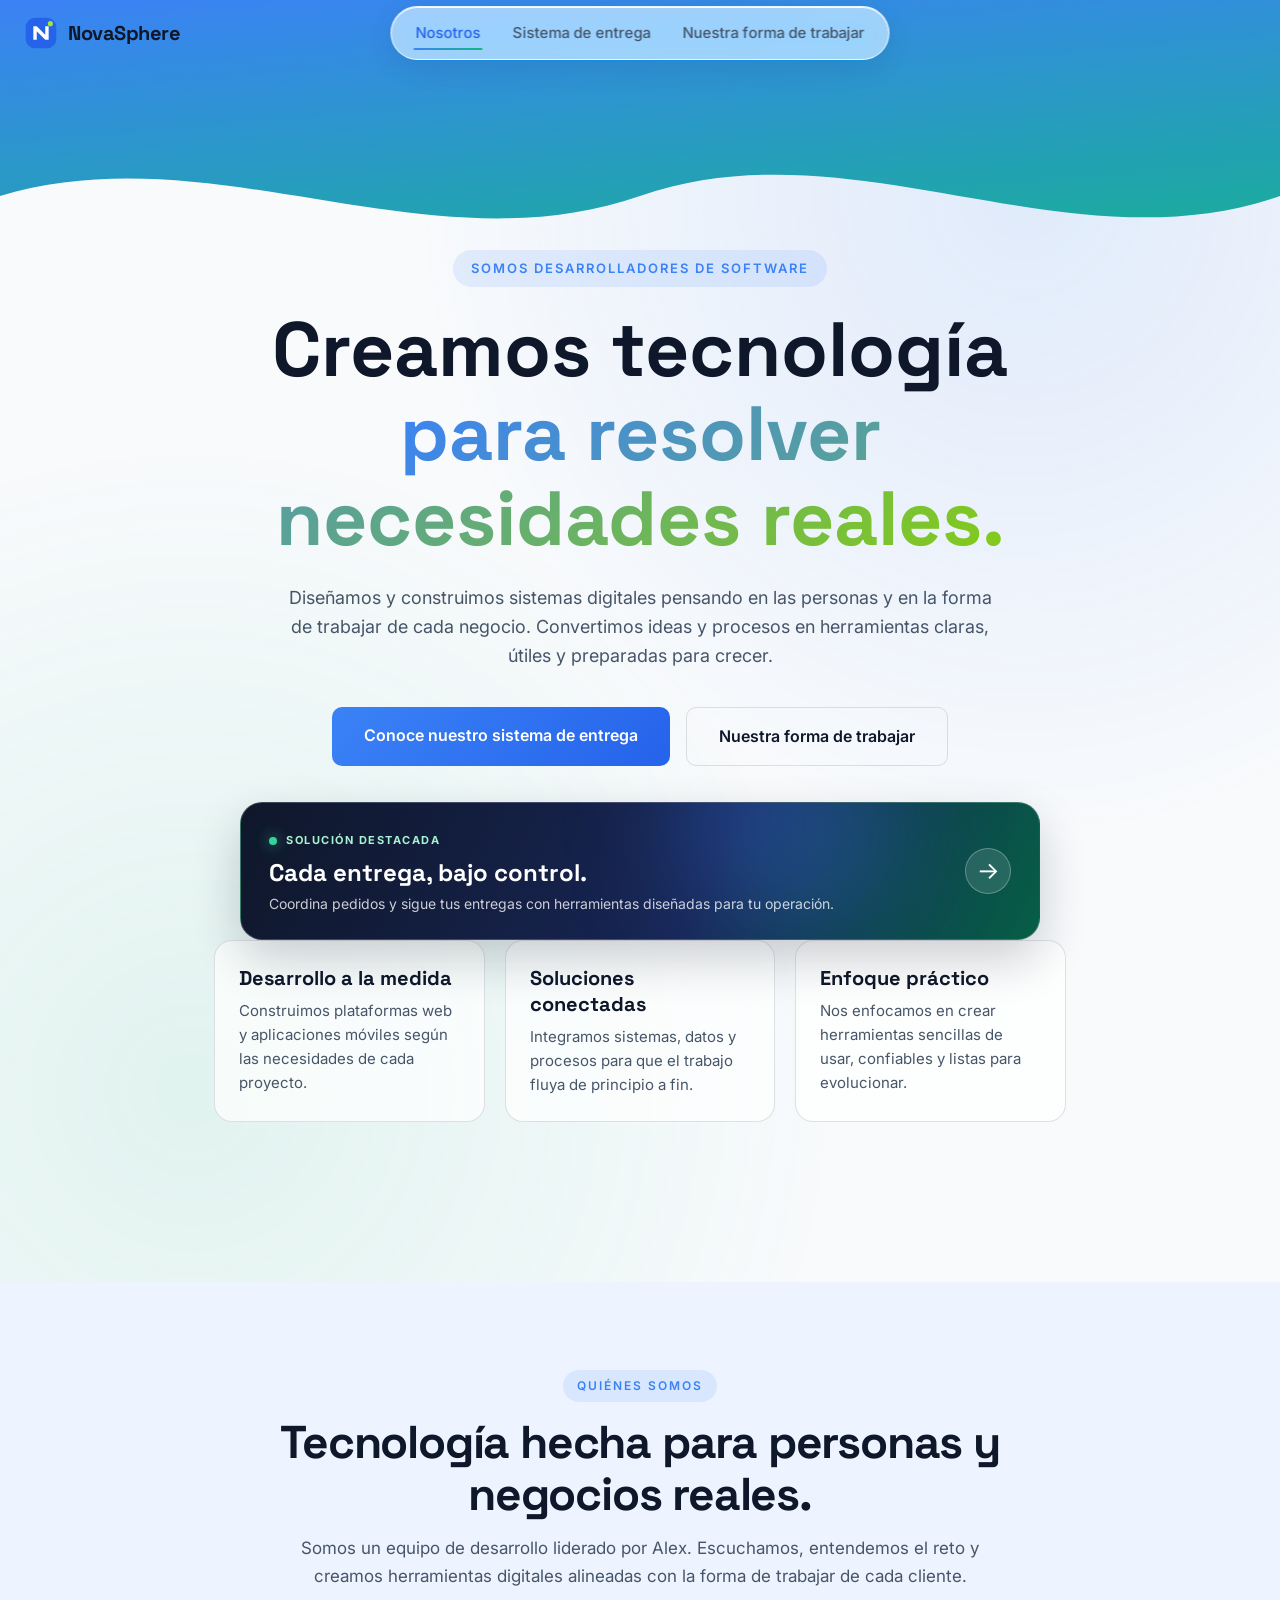
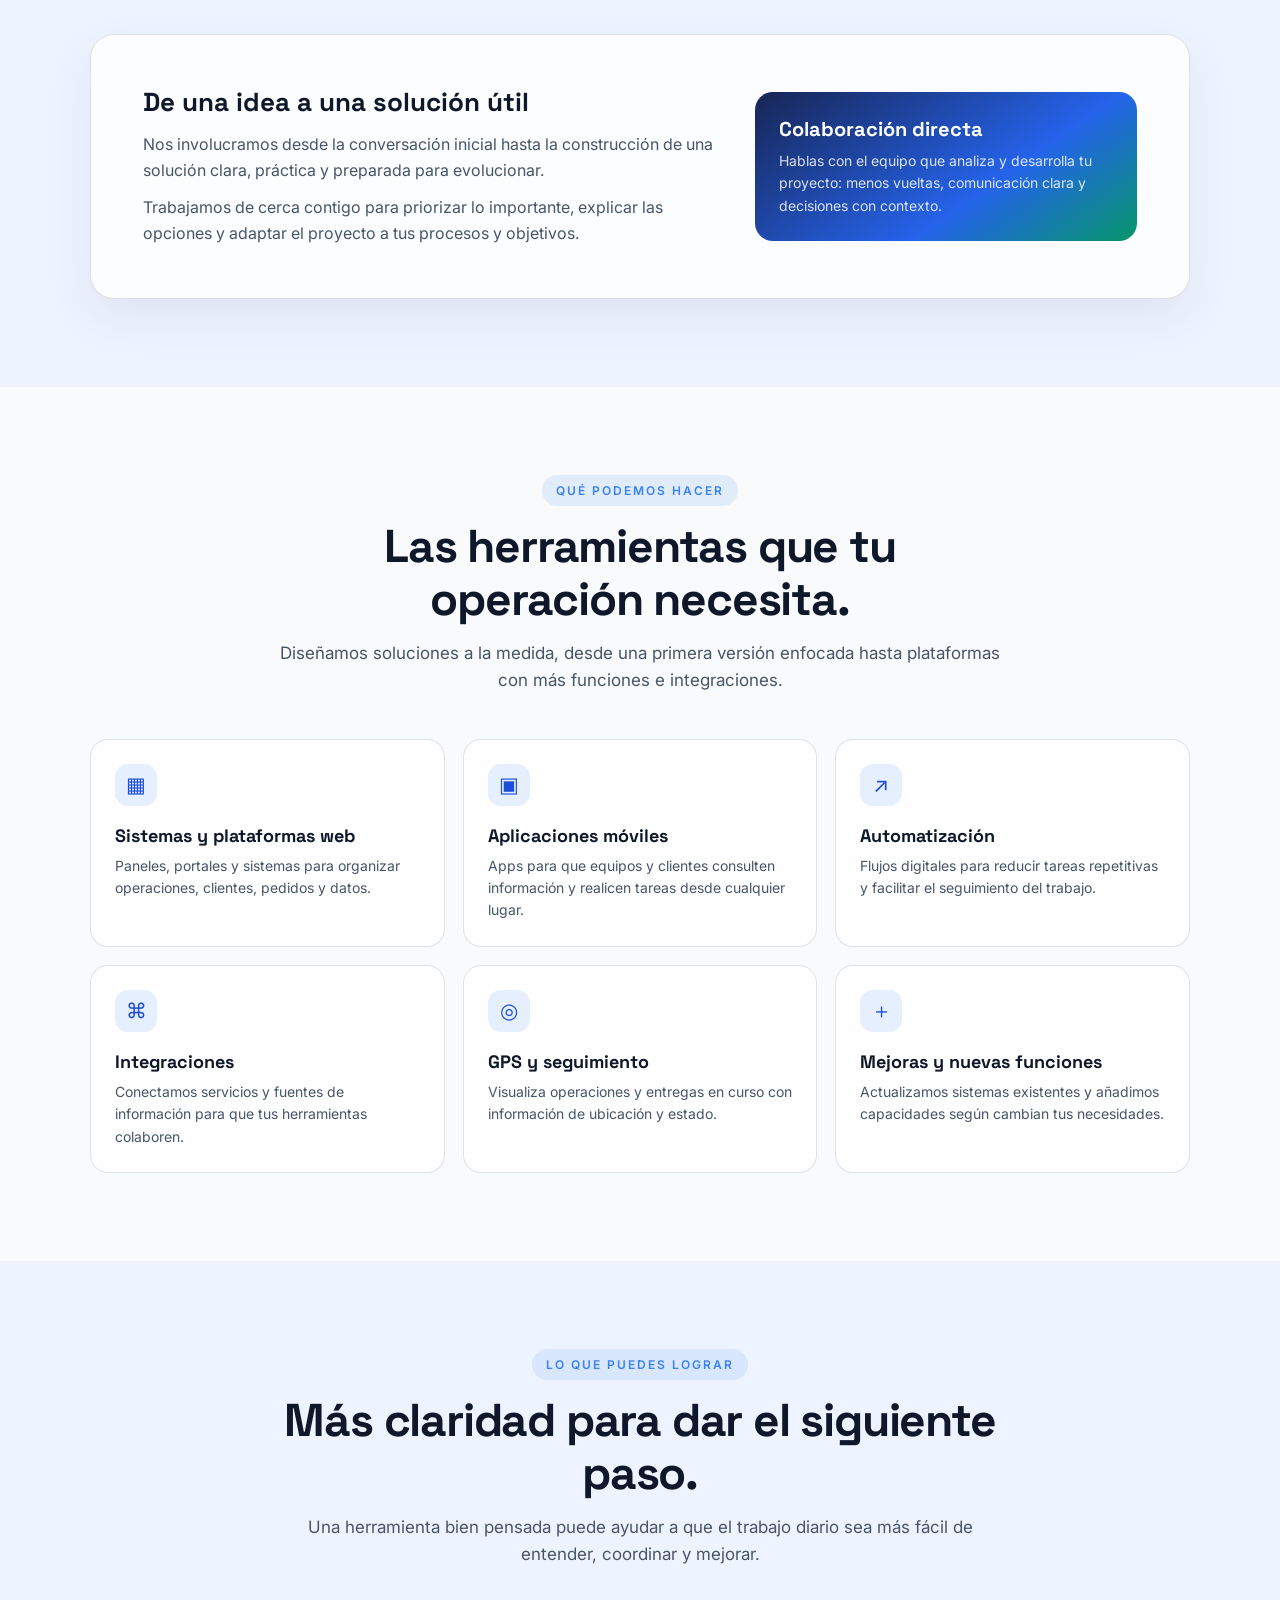
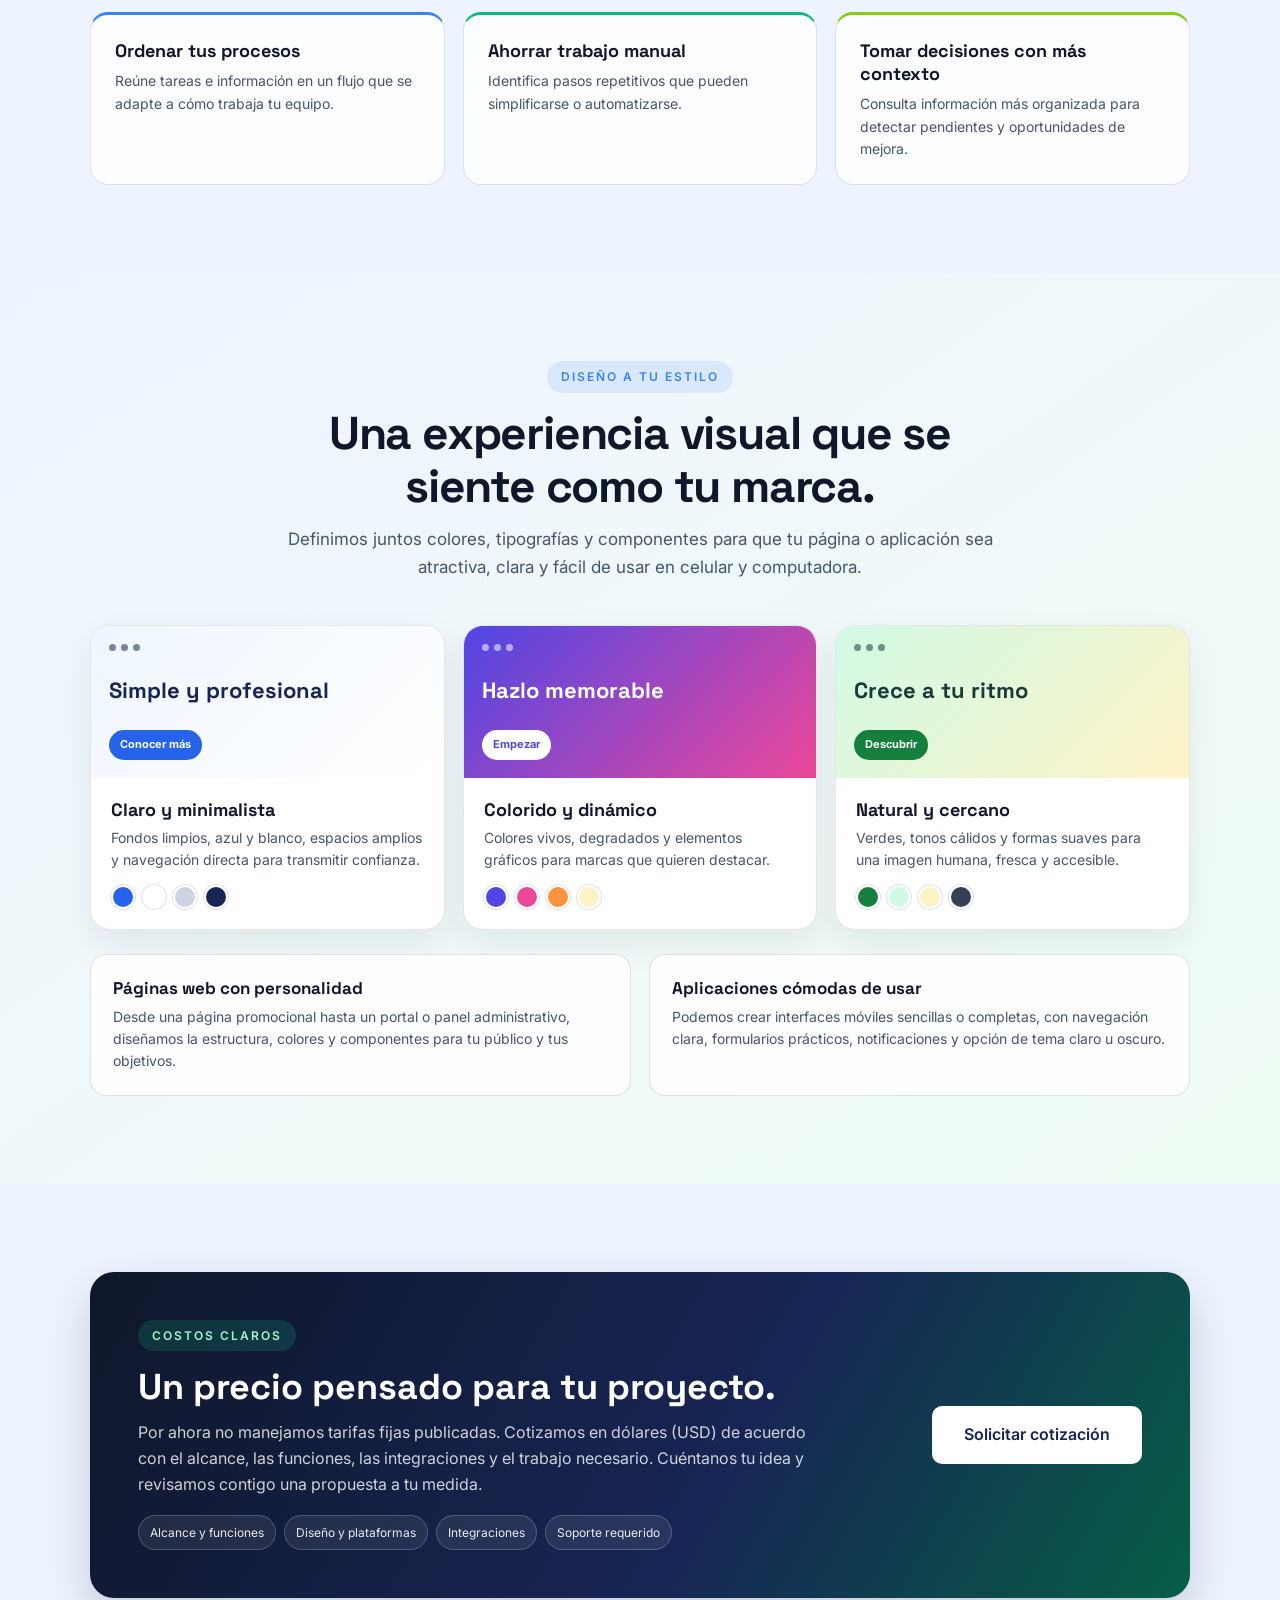
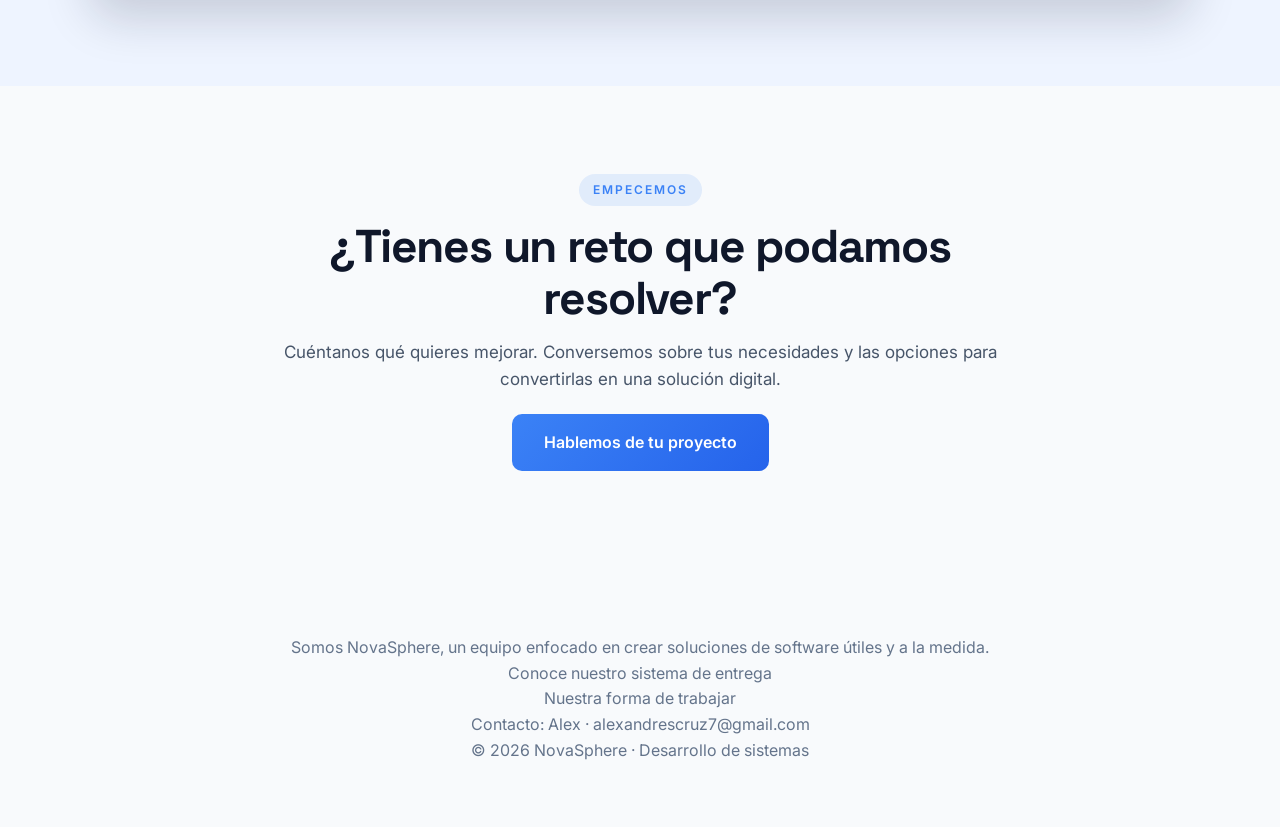
==== site/index.html @ 4e50f307 "Add visual design options and Gmail quote link Co-authored-by: Copilot <223556219+Copilot@users.nore" ====
<!DOCTYPE html>
<html lang="es">
<head>
  <meta charset="UTF-8" />
  <meta name="viewport" content="width=device-width, initial-scale=1.0" />
  <meta name="description" content="Somos desarrolladores de software. Creamos sistemas web y aplicaciones a la medida para resolver necesidades reales de cada negocio." />
  <meta name="theme-color" content="#0f172a" />
  <title>NovaSphere — Desarrollo de sistemas</title>
  <link rel="preconnect" href="https://fonts.googleapis.com" />
  <link rel="preconnect" href="https://fonts.gstatic.com" crossorigin />
  <link href="https://fonts.googleapis.com/css2?family=Inter:wght@400;500;600;700;800;900&family=Space+Grotesk:wght@400;500;600;700&display=swap" rel="stylesheet" />
  <link rel="icon" type="image/svg+xml" href="assets/novasphere-logo.svg" />
  <link rel="stylesheet" href="styles.css" />
  <style>
    .home-page .navbar {
      background: transparent;
      border-bottom: 0;
      box-shadow: none;
      backdrop-filter: none;
    }
    .home-page .nav-container {
      position: relative;
    }
    .home-page .nav-links {
      position: absolute;
      left: 50%;
      translate: -50% 0;
    }
    .home-page .nav-links a {
      position: relative;
      padding: 8px 2px;
      font-size: 15px;
      line-height: 1.5;
      font-weight: 500;
      transition: color .25s ease, transform .25s ease;
    }
    .home-page .nav-links {
      gap: 28px;
      padding: 7px 22px;
      border: 1px solid rgba(255, 255, 255, .82);
      border-radius: 999px;
      background: rgba(255, 255, 255, .58);
      box-shadow: 0 8px 28px rgba(15, 23, 42, .09), inset 0 1px 0 rgba(255, 255, 255, .9);
      -webkit-backdrop-filter: blur(18px) saturate(150%);
      backdrop-filter: blur(18px) saturate(150%);
      animation: nav-wave-float 6s ease-in-out infinite;
    }
    .home-page .nav-links a::after {
      content: "";
      position: absolute;
      left: 50%;
      right: 50%;
      bottom: 2px;
      height: 2px;
      border-radius: 999px;
      background: linear-gradient(90deg, #3b82f6, #10b981);
      transition: left .28s ease, right .28s ease;
    }
    .home-page .nav-links a:hover {
      color: var(--blue-dark);
      transform: translateY(-2px);
    }
    .home-page .nav-links a:hover::after,
    .home-page .nav-links a[aria-current="page"]::after {
      left: 0;
      right: 0;
    }
    .home-page .nav-links a[aria-current="page"] {
      color: var(--blue-dark);
      animation: nav-current-glow 3s ease-in-out infinite;
    }
    @keyframes nav-current-glow {
      0%, 100% { text-shadow: 0 0 0 rgba(37,99,235,0); }
      50% { text-shadow: 0 0 12px rgba(37,99,235,.28); }
    }
    @keyframes nav-wave-float {
      0%, 100% { transform: translate3d(0, 0, 0) rotate(0); }
      25% { transform: translate3d(0, -3px, 0) rotate(-.25deg); }
      50% { transform: translate3d(0, 1px, 0) rotate(0); }
      75% { transform: translate3d(0, -2px, 0) rotate(.25deg); }
    }
    .developer-hero {
      position: relative;
      isolation: isolate;
      overflow: hidden;
      min-height: 100vh;
      display: grid;
      place-items: center;
      padding: 130px 24px 80px;
      background:
        radial-gradient(ellipse at 80% 15%, rgba(59,130,246,.13), transparent 42%),
        radial-gradient(ellipse at 15% 85%, rgba(16,185,129,.1), transparent 42%),
        var(--bg);
      text-align: center;
    }
    .developer-hero .hero-content { position: relative; z-index: 2; max-width: 900px; }
    .developer-hero .hero-subtitle { max-width: 720px; }
    .delivery-spotlight {
      position: relative;
      display: grid;
      grid-template-columns: minmax(0, 1fr) auto;
      align-items: center;
      gap: 24px;
      width: min(100%, 800px);
      margin: 36px auto 0;
      padding: 24px 28px;
      overflow: hidden;
      border: 1px solid rgba(255, 255, 255, .2);
      border-radius: 22px;
      color: #fff;
      text-align: left;
      background: linear-gradient(115deg, #0f172a, #172554 58%, #065f46);
      box-shadow: 0 20px 48px rgba(15, 23, 42, .2);
      transition: transform .25s ease, box-shadow .25s ease;
    }
    .delivery-spotlight::before {
      position: absolute;
      top: -90px;
      right: 18%;
      width: 220px;
      height: 220px;
      border-radius: 50%;
      background: rgba(59, 130, 246, .3);
      filter: blur(55px);
      content: "";
      pointer-events: none;
    }
    .delivery-spotlight:hover {
      transform: translateY(-4px);
      box-shadow: 0 26px 56px rgba(15, 23, 42, .26);
    }
    .delivery-spotlight:focus-visible {
      outline: 3px solid #3b82f6;
      outline-offset: 4px;
    }
    .spotlight-copy, .spotlight-arrow { position: relative; z-index: 1; }
    .spotlight-label {
      display: inline-flex;
      align-items: center;
      gap: 9px;
      margin-bottom: 8px;
      color: #a7f3d0;
      font-size: 11px;
      font-weight: 700;
      letter-spacing: 1.5px;
      text-transform: uppercase;
    }
    .spotlight-label::before {
      width: 8px;
      height: 8px;
      border-radius: 50%;
      background: #34d399;
      box-shadow: 0 0 14px rgba(52, 211, 153, .8);
      content: "";
    }
    .spotlight-copy h2 {
      margin-bottom: 5px;
      font: 700 clamp(19px, 2.5vw, 24px)/1.25 'Space Grotesk', sans-serif;
    }
    .spotlight-copy p { color: rgba(255, 255, 255, .78); font-size: 14px; }
    .spotlight-arrow {
      display: grid;
      width: 46px;
      height: 46px;
      place-items: center;
      border: 1px solid rgba(255, 255, 255, .28);
      border-radius: 50%;
      color: #fff;
      background: rgba(255, 255, 255, .12);
      font-size: 24px;
      transition: transform .25s ease, background .25s ease;
    }
    .delivery-spotlight:hover .spotlight-arrow {
      transform: translateX(4px);
      background: rgba(255, 255, 255, .22);
    }
    .developer-wave {
      position: absolute;
      z-index: 1;
      top: 0;
      left: 0;
      width: 200%;
      height: min(38vh, 320px);
      pointer-events: none;
      animation: developer-wave-drift 18s ease-in-out infinite alternate;
    }
    .developer-wave path { fill: url(#developer-wave-gradient); }
    .developer-wave-back {
      top: 16px;
      opacity: .42;
      animation-duration: 25s;
      animation-direction: alternate-reverse;
    }
    .developer-wave-back path { fill: #60a5fa; opacity: .23; }
    @keyframes developer-wave-drift {
      from { transform: translateX(-2%); }
      to { transform: translateX(-50%); }
    }
    .developer-values {
      display: grid;
      grid-template-columns: repeat(3, minmax(0, 1fr));
      gap: 20px;
      text-align: left;
    }
    .developer-value {
      padding: 24px;
      border: 1px solid var(--border);
      border-radius: 18px;
      background: rgba(255,255,255,.72);
    }
    .developer-value h2 { margin-bottom: 8px; font: 700 20px 'Space Grotesk', sans-serif; }
    .developer-value p { color: var(--text-secondary); font-size: 15px; }
    .home-details { padding: 88px 24px; }
    .home-details:nth-of-type(even) { background: #eef4ff; }
    .home-container { width: min(100%, 1100px); margin: 0 auto; }
    .home-section-heading { max-width: 720px; margin: 0 auto 44px; text-align: center; }
    .home-section-heading .section-tag { margin-bottom: 14px; }
    .home-section-heading h2 {
      margin-bottom: 14px;
      font: 700 clamp(30px, 4.5vw, 46px)/1.15 'Space Grotesk', sans-serif;
      letter-spacing: -1.2px;
    }
    .home-section-heading p { color: var(--text-secondary); font-size: 17px; }
    .about-panel {
      display: grid;
      grid-template-columns: minmax(0, 1.2fr) minmax(240px, .8fr);
      gap: 40px;
      align-items: center;
      padding: clamp(26px, 5vw, 52px);
      border: 1px solid var(--border);
      border-radius: 24px;
      background: rgba(255,255,255,.8);
      box-shadow: 0 18px 48px rgba(15,23,42,.07);
    }
    .about-panel h3 { margin-bottom: 14px; font: 700 26px/1.2 'Space Grotesk', sans-serif; }
    .about-panel p { color: var(--text-secondary); }
    .about-panel p + p { margin-top: 12px; }
    .about-highlight {
      padding: 24px;
      border-radius: 18px;
      color: #fff;
      background: linear-gradient(145deg, #172554, #2563eb 62%, #059669);
    }
    .about-highlight strong { display: block; margin-bottom: 8px; font: 700 20px 'Space Grotesk', sans-serif; }
    .about-highlight p { color: rgba(255,255,255,.84); font-size: 14px; }
    .services-grid, .outcomes-grid {
      display: grid;
      grid-template-columns: repeat(3, minmax(0, 1fr));
      gap: 18px;
    }
    .service-card, .outcome-card {
      padding: 24px;
      border: 1px solid var(--border);
      border-radius: 18px;
      background: rgba(255,255,255,.82);
      transition: transform .2s ease, box-shadow .2s ease;
    }
    .service-card:hover, .outcome-card:hover {
      transform: translateY(-4px);
      box-shadow: 0 16px 32px rgba(15,23,42,.1);
    }
    .service-icon {
      display: grid;
      width: 42px;
      height: 42px;
      margin-bottom: 18px;
      place-items: center;
      border-radius: 13px;
      color: #1d4ed8;
      background: rgba(59,130,246,.12);
      font-size: 21px;
    }
    .service-card h3, .outcome-card h3 { margin-bottom: 8px; font: 700 18px 'Space Grotesk', sans-serif; }
    .service-card p, .outcome-card p { color: var(--text-secondary); font-size: 14px; }
    .outcome-card { border-top: 3px solid #3b82f6; }
    .outcome-card:nth-child(2) { border-top-color: #10b981; }
    .outcome-card:nth-child(3) { border-top-color: #84cc16; }
    .pricing-panel {
      display: grid;
      grid-template-columns: minmax(0, 1fr) auto;
      align-items: center;
      gap: 28px;
      padding: clamp(26px, 5vw, 48px);
      border-radius: 24px;
      color: #fff;
      background: linear-gradient(120deg, #0f172a, #172554 58%, #065f46);
      box-shadow: 0 20px 48px rgba(15,23,42,.18);
    }
    .pricing-panel .section-tag { color: #a7f3d0; background: rgba(16,185,129,.18); }
    .pricing-panel h2 { margin-bottom: 12px; font: 700 clamp(26px, 4vw, 36px)/1.15 'Space Grotesk', sans-serif; }
    .pricing-panel p { max-width: 680px; color: rgba(255,255,255,.8); }
    .pricing-factors { display: flex; flex-wrap: wrap; gap: 8px; margin-top: 18px; }
    .pricing-factors span {
      padding: 7px 11px;
      border: 1px solid rgba(255,255,255,.2);
      border-radius: 999px;
      color: rgba(255,255,255,.9);
      background: rgba(255,255,255,.08);
      font-size: 12px;
    }
    .pricing-panel .btn-primary { white-space: nowrap; background: #fff; color: #172554; }
    .pricing-panel .btn-primary:hover { background: #eff6ff; box-shadow: 0 8px 24px rgba(255,255,255,.18); }
    .home-cta { text-align: center; }
    .home-cta .btn-primary { display: inline-flex; margin-top: 20px; }
    .visual-design-section { background: linear-gradient(145deg, #eef4ff, #f0fdf4); }
    .visual-style-grid {
      display: grid;
      grid-template-columns: repeat(3, minmax(0, 1fr));
      gap: 18px;
    }
    .visual-style-card {
      overflow: hidden;
      border: 1px solid rgba(15,23,42,.1);
      border-radius: 20px;
      background: #fff;
      box-shadow: 0 14px 36px rgba(15,23,42,.07);
      transition: transform .2s ease, box-shadow .2s ease;
    }
    .visual-style-card:hover {
      transform: translateY(-4px);
      box-shadow: 0 20px 42px rgba(15,23,42,.12);
    }
    .style-preview {
      min-height: 152px;
      padding: 18px;
      display: flex;
      flex-direction: column;
      justify-content: space-between;
    }
    .style-preview.light { color: #172554; background: linear-gradient(135deg, #eff6ff, #fff); }
    .style-preview.vibrant { color: #fff; background: linear-gradient(135deg, #4f46e5, #ec4899); }
    .style-preview.natural { color: #183b35; background: linear-gradient(135deg, #d1fae5, #fef3c7); }
    .preview-browser { display: flex; gap: 5px; }
    .preview-browser span { width: 7px; height: 7px; border-radius: 50%; background: currentColor; opacity: .55; }
    .preview-heading { font: 700 22px/1.15 'Space Grotesk', sans-serif; }
    .preview-button {
      align-self: flex-start;
      padding: 6px 11px;
      border-radius: 999px;
      color: #fff;
      background: #2563eb;
      font-size: 11px;
      font-weight: 700;
    }
    .vibrant .preview-button { color: #4f46e5; background: #fff; }
    .natural .preview-button { color: #fff; background: #15803d; }
    .style-card-copy { padding: 20px; }
    .style-card-copy h3 { margin-bottom: 6px; font: 700 18px 'Space Grotesk', sans-serif; }
    .style-card-copy p { color: var(--text-secondary); font-size: 14px; }
    .palette-swatches { display: flex; gap: 7px; margin-top: 13px; }
    .palette-swatches span { width: 24px; height: 24px; border: 2px solid #fff; border-radius: 50%; box-shadow: 0 0 0 1px rgba(15,23,42,.12); }
    .design-options {
      display: grid;
      grid-template-columns: repeat(2, minmax(0, 1fr));
      gap: 18px;
      margin-top: 24px;
    }
    .design-option {
      padding: 22px;
      border: 1px solid var(--border);
      border-radius: 16px;
      background: rgba(255,255,255,.8);
    }
    .design-option h3 { margin-bottom: 7px; font: 700 17px 'Space Grotesk', sans-serif; }
    .design-option p { color: var(--text-secondary); font-size: 14px; }
    .developer-contact { padding: 32px 24px 64px; text-align: center; color: var(--text-muted); }
    @media (max-width: 700px) {
      .developer-values { grid-template-columns: 1fr; }
      .developer-value { text-align: center; }
      .developer-wave { height: 260px; }
      .delivery-spotlight { gap: 14px; padding: 21px; }
      .spotlight-arrow { width: 40px; height: 40px; }
      .home-details { padding: 68px 20px; }
      .about-panel, .pricing-panel { grid-template-columns: 1fr; }
      .services-grid, .outcomes-grid { grid-template-columns: 1fr; }
      .visual-style-grid, .design-options { grid-template-columns: 1fr; }
      .pricing-panel .btn-primary { justify-self: start; white-space: normal; }
    }
    @media (min-width: 701px) and (max-width: 950px) {
      .services-grid, .outcomes-grid, .visual-style-grid { grid-template-columns: repeat(2, minmax(0, 1fr)); }
    }
    @media (max-width: 900px) {
      .home-page .nav-links {
        display: none;
      }
      .home-page .nav-links.open {
        display: flex;
        position: absolute;
        top: calc(100% + 8px);
        left: 16px;
        right: 16px;
        translate: none;
        padding: 20px 24px;
        border: 1px solid rgba(255, 255, 255, .82);
        border-radius: 22px;
        background: rgba(255, 255, 255, .88);
        box-shadow: 0 12px 32px rgba(15, 23, 42, .12);
        -webkit-backdrop-filter: blur(18px) saturate(150%);
        backdrop-filter: blur(18px) saturate(150%);
        animation: none;
      }
      .home-page .hamburger { display: flex; }
    }
    @media (max-width: 768px) {
      .home-page .nav-links.open {
        top: calc(100% + 8px);
        left: 16px;
        right: 16px;
        padding: 20px 24px;
        border: 1px solid rgba(255, 255, 255, .82);
        border-radius: 22px;
        background: rgba(255, 255, 255, .88);
        box-shadow: 0 12px 32px rgba(15, 23, 42, .12);
        -webkit-backdrop-filter: blur(18px) saturate(150%);
        backdrop-filter: blur(18px) saturate(150%);
        animation: none;
      }
    }
    @media (prefers-reduced-motion: reduce) {
      .developer-wave,
      .delivery-spotlight,
      .spotlight-arrow,
      .home-page .nav-links,
      .home-page .nav-links a[aria-current="page"] { animation: none; }
      .delivery-spotlight, .spotlight-arrow { transition: none; }
      .home-page .nav-links a,
      .home-page .nav-links a::after { transition: none; }
    }
  </style>
</head>
<body class="home-page">
  <header class="navbar">
    <div class="nav-container">
      <a href="index.html" class="logo" aria-label="NovaSphere, inicio">
        <svg viewBox="0 0 40 40" class="logo-icon" aria-hidden="true">
          <rect x="2" y="2" width="36" height="36" rx="11" fill="#2563EB"/>
          <path d="M11 28V12h4l10 10V12h4v16h-4L15 18v10z" fill="#fff"/>
          <circle cx="31" cy="9" r="3" fill="#A3E635"/>
        </svg>
        <span class="logo-text">NovaSphere</span>
      </a>
      <nav class="nav-links" aria-label="Navegación principal">
        <a href="index.html" aria-current="page">Nosotros</a>
        <a href="sistema-entrega.html">Sistema de entrega</a>
        <a href="nuestra-forma-de-trabajar.html">Nuestra forma de trabajar</a>
      </nav>
      <button class="hamburger" id="hamburger" aria-label="Abrir menú" aria-expanded="false"><span></span><span></span><span></span></button>
    </div>
  </header>

  <main>
    <section class="developer-hero" id="inicio">
      <svg class="developer-wave developer-wave-back" viewBox="0 0 2880 320" preserveAspectRatio="none" aria-hidden="true">
        <path d="M0 170 C240 90 480 234 720 170 C960 106 1200 234 1440 170 C1680 90 1920 234 2160 170 C2400 106 2640 234 2880 170 V0 H0Z" />
      </svg>
      <svg class="developer-wave" viewBox="0 0 2880 320" preserveAspectRatio="none" aria-hidden="true">
        <defs>
          <linearGradient id="developer-wave-gradient" x1="0" x2="1" y1="0" y2="1">
            <stop offset="0%" stop-color="#3b82f6" />
            <stop offset="100%" stop-color="#10b981" />
          </linearGradient>
        </defs>
        <path d="M0 196 C240 132 480 270 720 196 C960 122 1200 270 1440 196 C1680 132 1920 270 2160 196 C2400 122 2640 270 2880 196 V0 H0Z" />
      </svg>
      <div class="hero-content">
        <p class="hero-eyebrow">Somos desarrolladores de software</p>
        <h1 class="hero-title">
          Creamos tecnología<br />
          <span class="gradient-text">para resolver necesidades reales.</span>
        </h1>
        <p class="hero-subtitle">
          Diseñamos y construimos sistemas digitales pensando en las personas
          y en la forma de trabajar de cada negocio. Convertimos ideas y procesos
          en herramientas claras, útiles y preparadas para crecer.
        </p>
        <div class="hero-actions">
          <a href="sistema-entrega.html" class="btn-primary">Conoce nuestro sistema de entrega</a>
          <a href="nuestra-forma-de-trabajar.html" class="btn-secondary">Nuestra forma de trabajar</a>
        </div>
        <a class="delivery-spotlight" href="sistema-entrega.html" aria-label="Conoce nuestro sistema de entregas con seguimiento GPS">
          <div class="spotlight-copy">
            <span class="spotlight-label">Solución destacada</span>
            <h2>Cada entrega, bajo control.</h2>
            <p>Coordina pedidos y sigue tus entregas con herramientas diseñadas para tu operación.</p>
          </div>
          <span class="spotlight-arrow" aria-hidden="true">→</span>
        </a>
        <div class="developer-values">
          <article class="developer-value">
            <h2>Desarrollo a la medida</h2>
            <p>Construimos plataformas web y aplicaciones móviles según las necesidades de cada proyecto.</p>
          </article>
          <article class="developer-value">
            <h2>Soluciones conectadas</h2>
            <p>Integramos sistemas, datos y procesos para que el trabajo fluya de principio a fin.</p>
          </article>
          <article class="developer-value">
            <h2>Enfoque práctico</h2>
            <p>Nos enfocamos en crear herramientas sencillas de usar, confiables y listas para evolucionar.</p>
          </article>
        </div>
      </div>
    </section>
    <section class="home-details" id="nosotros" aria-labelledby="about-title">
      <div class="home-container">
        <div class="home-section-heading">
          <span class="section-tag">Quiénes somos</span>
          <h2 id="about-title">Tecnología hecha para personas y negocios reales.</h2>
          <p>Somos un equipo de desarrollo liderado por Alex. Escuchamos, entendemos el reto y creamos herramientas digitales alineadas con la forma de trabajar de cada cliente.</p>
        </div>
        <div class="about-panel">
          <div>
            <h3>De una idea a una solución útil</h3>
            <p>Nos involucramos desde la conversación inicial hasta la construcción de una solución clara, práctica y preparada para evolucionar.</p>
            <p>Trabajamos de cerca contigo para priorizar lo importante, explicar las opciones y adaptar el proyecto a tus procesos y objetivos.</p>
          </div>
          <aside class="about-highlight">
            <strong>Colaboración directa</strong>
            <p>Hablas con el equipo que analiza y desarrolla tu proyecto: menos vueltas, comunicación clara y decisiones con contexto.</p>
          </aside>
        </div>
      </div>
    </section>
    <section class="home-details" id="servicios" aria-labelledby="services-title">
      <div class="home-container">
        <div class="home-section-heading">
          <span class="section-tag">Qué podemos hacer</span>
          <h2 id="services-title">Las herramientas que tu operación necesita.</h2>
          <p>Diseñamos soluciones a la medida, desde una primera versión enfocada hasta plataformas con más funciones e integraciones.</p>
        </div>
        <div class="services-grid">
          <article class="service-card">
            <span class="service-icon" aria-hidden="true">▦</span>
            <h3>Sistemas y plataformas web</h3>
            <p>Paneles, portales y sistemas para organizar operaciones, clientes, pedidos y datos.</p>
          </article>
          <article class="service-card">
            <span class="service-icon" aria-hidden="true">▣</span>
            <h3>Aplicaciones móviles</h3>
            <p>Apps para que equipos y clientes consulten información y realicen tareas desde cualquier lugar.</p>
          </article>
          <article class="service-card">
            <span class="service-icon" aria-hidden="true">↗</span>
            <h3>Automatización</h3>
            <p>Flujos digitales para reducir tareas repetitivas y facilitar el seguimiento del trabajo.</p>
          </article>
          <article class="service-card">
            <span class="service-icon" aria-hidden="true">⌘</span>
            <h3>Integraciones</h3>
            <p>Conectamos servicios y fuentes de información para que tus herramientas colaboren.</p>
          </article>
          <article class="service-card">
            <span class="service-icon" aria-hidden="true">◎</span>
            <h3>GPS y seguimiento</h3>
            <p>Visualiza operaciones y entregas en curso con información de ubicación y estado.</p>
          </article>
          <article class="service-card">
            <span class="service-icon" aria-hidden="true">＋</span>
            <h3>Mejoras y nuevas funciones</h3>
            <p>Actualizamos sistemas existentes y añadimos capacidades según cambian tus necesidades.</p>
          </article>
        </div>
      </div>
    </section>
    <section class="home-details" id="resultados" aria-labelledby="outcomes-title">
      <div class="home-container">
        <div class="home-section-heading">
          <span class="section-tag">Lo que puedes lograr</span>
          <h2 id="outcomes-title">Más claridad para dar el siguiente paso.</h2>
          <p>Una herramienta bien pensada puede ayudar a que el trabajo diario sea más fácil de entender, coordinar y mejorar.</p>
        </div>
        <div class="outcomes-grid">
          <article class="outcome-card">
            <h3>Ordenar tus procesos</h3>
            <p>Reúne tareas e información en un flujo que se adapte a cómo trabaja tu equipo.</p>
          </article>
          <article class="outcome-card">
            <h3>Ahorrar trabajo manual</h3>
            <p>Identifica pasos repetitivos que pueden simplificarse o automatizarse.</p>
          </article>
          <article class="outcome-card">
            <h3>Tomar decisiones con más contexto</h3>
            <p>Consulta información más organizada para detectar pendientes y oportunidades de mejora.</p>
          </article>
        </div>
      </div>
    </section>
    <section class="home-details visual-design-section" id="diseno" aria-labelledby="design-title">
      <div class="home-container">
        <div class="home-section-heading">
          <span class="section-tag">Diseño a tu estilo</span>
          <h2 id="design-title">Una experiencia visual que se siente como tu marca.</h2>
          <p>Definimos juntos colores, tipografías y componentes para que tu página o aplicación sea atractiva, clara y fácil de usar en celular y computadora.</p>
        </div>
        <div class="visual-style-grid">
          <article class="visual-style-card">
            <div class="style-preview light">
              <div class="preview-browser"><span></span><span></span><span></span></div>
              <span class="preview-heading">Simple y profesional</span>
              <span class="preview-button">Conocer más</span>
            </div>
            <div class="style-card-copy">
              <h3>Claro y minimalista</h3>
              <p>Fondos limpios, azul y blanco, espacios amplios y navegación directa para transmitir confianza.</p>
              <div class="palette-swatches" aria-label="Paleta azul, blanco y gris">
                <span style="background:#2563eb"></span><span style="background:#ffffff"></span><span style="background:#cbd5e1"></span><span style="background:#172554"></span>
              </div>
            </div>
          </article>
          <article class="visual-style-card">
            <div class="style-preview vibrant">
              <div class="preview-browser"><span></span><span></span><span></span></div>
              <span class="preview-heading">Hazlo memorable</span>
              <span class="preview-button">Empezar</span>
            </div>
            <div class="style-card-copy">
              <h3>Colorido y dinámico</h3>
              <p>Colores vivos, degradados y elementos gráficos para marcas que quieren destacar.</p>
              <div class="palette-swatches" aria-label="Paleta morada, rosa y coral">
                <span style="background:#4f46e5"></span><span style="background:#ec4899"></span><span style="background:#fb923c"></span><span style="background:#fef3c7"></span>
              </div>
            </div>
          </article>
          <article class="visual-style-card">
            <div class="style-preview natural">
              <div class="preview-browser"><span></span><span></span><span></span></div>
              <span class="preview-heading">Crece a tu ritmo</span>
              <span class="preview-button">Descubrir</span>
            </div>
            <div class="style-card-copy">
              <h3>Natural y cercano</h3>
              <p>Verdes, tonos cálidos y formas suaves para una imagen humana, fresca y accesible.</p>
              <div class="palette-swatches" aria-label="Paleta verde, crema y amarillo suave">
                <span style="background:#15803d"></span><span style="background:#d1fae5"></span><span style="background:#fef3c7"></span><span style="background:#334155"></span>
              </div>
            </div>
          </article>
        </div>
        <div class="design-options">
          <article class="design-option">
            <h3>Páginas web con personalidad</h3>
            <p>Desde una página promocional hasta un portal o panel administrativo, diseñamos la estructura, colores y componentes para tu público y tus objetivos.</p>
          </article>
          <article class="design-option">
            <h3>Aplicaciones cómodas de usar</h3>
            <p>Podemos crear interfaces móviles sencillas o completas, con navegación clara, formularios prácticos, notificaciones y opción de tema claro u oscuro.</p>
          </article>
        </div>
      </div>
    </section>
    <section class="home-details" id="costos" aria-labelledby="pricing-title">
      <div class="home-container">
        <div class="pricing-panel">
          <div>
            <span class="section-tag">Costos claros</span>
            <h2 id="pricing-title">Un precio pensado para tu proyecto.</h2>
            <p>Por ahora no manejamos tarifas fijas publicadas. Cotizamos en dólares (USD) de acuerdo con el alcance, las funciones, las integraciones y el trabajo necesario. Cuéntanos tu idea y revisamos contigo una propuesta a tu medida.</p>
            <div class="pricing-factors" aria-label="Factores que influyen en la cotización">
              <span>Alcance y funciones</span>
              <span>Diseño y plataformas</span>
              <span>Integraciones</span>
              <span>Soporte requerido</span>
            </div>
          </div>
          <a class="btn-primary" href="https://mail.google.com/mail/?view=cm&amp;fs=1&amp;to=alexandrescruz7%40gmail.com&amp;su=Cotizaci%C3%B3n%20de%20proyecto&amp;body=Hola%2C%20quisiera%20solicitar%20una%20cotizaci%C3%B3n.%0A%0AMi%20idea%20o%20necesidad%3A%20" target="_blank" rel="noopener noreferrer">Solicitar cotización</a>
        </div>
      </div>
    </section>
    <section class="home-details home-cta" aria-labelledby="contact-title">
      <div class="home-container">
        <div class="home-section-heading">
          <span class="section-tag">Empecemos</span>
          <h2 id="contact-title">¿Tienes un reto que podamos resolver?</h2>
          <p>Cuéntanos qué quieres mejorar. Conversemos sobre tus necesidades y las opciones para convertirlas en una solución digital.</p>
          <a class="btn-primary" href="https://mail.google.com/mail/?view=cm&amp;fs=1&amp;to=alexandrescruz7%40gmail.com&amp;su=Hablemos%20de%20mi%20proyecto&amp;body=Hola%2C%20quisiera%20conversar%20sobre%20mi%20proyecto.%0A%0AMi%20idea%20o%20necesidad%3A%20" target="_blank" rel="noopener noreferrer">Hablemos de tu proyecto</a>
        </div>
      </div>
    </section>
  </main>

  <footer class="developer-contact">
    <p>Somos NovaSphere, un equipo enfocado en crear soluciones de software útiles y a la medida.</p>
    <p><a href="sistema-entrega.html">Conoce nuestro sistema de entrega</a></p>
    <p><a href="nuestra-forma-de-trabajar.html">Nuestra forma de trabajar</a></p>
    <p><a href="mailto:alexandrescruz7@gmail.com">Contacto: Alex · alexandrescruz7@gmail.com</a></p>
    <p>© 2026 NovaSphere · Desarrollo de sistemas</p>
  </footer>
  <script>
    const menuButton = document.getElementById('hamburger');
    const menu = document.querySelector('.nav-links');
    menuButton.addEventListener('click', () => {
      const expanded = menuButton.getAttribute('aria-expanded') === 'true';
      menuButton.setAttribute('aria-expanded', String(!expanded));
      menu.classList.toggle('open', !expanded);
    });
    menu.querySelectorAll('a').forEach((link) => {
      link.addEventListener('click', () => {
        menu.classList.remove('open');
        menuButton.setAttribute('aria-expanded', 'false');
      });
    });
  </script>
</body>
</html>
---- site/styles.css ----
/* VARIABLES GLOBALES — TEMA CLARO */
:root {
  --bg: #f8fafc;
  --bg-secondary: #ffffff;
  --bg-card: #ffffff;
  --text-primary: #0f172a;
  --text-secondary: #475569;
  --text-muted: #64748b;
  --blue: #3b82f6;
  --blue-dark: #2563eb;
  --lime: #84cc16;
  --green: #10b981;
  --border: rgba(15, 23, 42, .12);
  --radius: 16px;
  --radius-sm: 10px;
  --font-sans: 'Inter', -apple-system, BlinkMacSystemFont, sans-serif;
  --font-display: 'Space Grotesk', sans-serif;
}

/* RESET */
*, *::before, *::after { box-sizing: border-box; margin: 0; padding: 0; }
html { scroll-behavior: smooth; }
body { font-family: var(--font-sans); background: var(--bg); color: var(--text-primary); line-height: 1.6; overflow-x: hidden; }
a { text-decoration: none; color: inherit; }
img { max-width: 100%; display: block; }
button { cursor: pointer; font-family: inherit; }
ul { list-style: none; }
::selection { background: var(--blue); color: #fff; }

/* NAVEGACIÓN */
.navbar {
  position: fixed; top: 0; left: 0; right: 0; z-index: 100;
  padding: 16px 0; background: rgba(255,255,255,.85); backdrop-filter: blur(16px);
  border-bottom: 1px solid var(--border);
}
.nav-container { max-width: 1280px; margin: 0 auto; padding: 0 24px; display: flex; align-items: center; justify-content: space-between; }
.navbar .logo { display: flex; align-items: center; gap: 10px; }
.navbar .logo-icon { width: 34px; height: 34px; color: var(--lime); }
.navbar .logo-text { font-family: var(--font-display); font-size: 20px; font-weight: 700; color: var(--text-primary); letter-spacing: -0.5px; }
.nav-links { display: flex; gap: 28px; }
.nav-links a { font-size: 15px; font-weight: 500; color: var(--text-secondary); transition: color .2s; }
.nav-links a:hover { color: var(--text-primary); }
.btn-nav { padding: 10px 22px; border-radius: var(--radius-sm); font-size: 14px; font-weight: 600; background: var(--blue); color: #fff; transition: all .2s; }
.btn-nav:hover { background: var(--blue-dark); transform: translateY(-1px); }
.btn-nav-ghost { background: transparent; color: var(--text-secondary); }
.btn-nav-ghost:hover { background: rgba(15,23,42,.06); color: var(--text-primary); }
.hamburger { display: none; flex-direction: column; gap: 5px; background: none; border: none; cursor: pointer; }
.hamburger span { display: block; width: 24px; height: 2px; background: var(--text-primary); border-radius: 2px; transition: transform .3s; }

/* HERO */
.hero { position: relative; min-height: 100vh; display: flex; overflow: hidden; background: radial-gradient(ellipse 80% 60% at 50% 10%, rgba(59,130,246,.10), transparent), radial-gradient(ellipse 60% 50% at 80% 90%, rgba(16,185,129,.08), transparent), var(--bg); }
.hero-overlay { position: absolute; inset: 0; background: url("data:image/svg+xml,%3Csvg width='60' height='60' viewBox='0 0 60 60' xmlns='http://www.w3.org/2000/svg'%3E%3Cg fill='none' fill-rule='evenodd'%3E%3Cg fill='%233B82F6' fill-opacity='0.04'%3E%3Cpath d='M36 34v-4h-2v4h-4v2h4v4h2v-4h4v-2h-4zm0-30V0h-2v4h-4v2h4v4h2V6h4V4h-4zM6 34v-4H4v4H0v2h4v4h2v-4h4v-2H6zM6 4V0H4v4H0v2h4v4h2V6h4V4H6z'/%3E%3C/g%3E%3C/g%3E%3C/svg%3E"); }
.hero-content { position: relative; z-index: 2; max-width: 1280px; margin: 0 auto; padding: 120px 24px 80px; display: flex; flex-direction: column; align-items: center; text-align: center; }
.hero-eyebrow { display: inline-block; padding: 8px 18px; border-radius: 20px; font-size: 13px; font-weight: 600; letter-spacing: 2px; text-transform: uppercase; color: var(--blue); background: rgba(59,130,246,.12); margin-bottom: 20px; }
.hero-title { font-family: var(--font-display); font-size: clamp(40px, 6vw, 80px); font-weight: 700; line-height: 1.1; margin-bottom: 24px; }
.gradient-text { background: linear-gradient(135deg, var(--blue), var(--lime)); -webkit-background-clip: text; -webkit-text-fill-color: transparent; background-clip: text; }
.gradient-text-secondary { background: linear-gradient(135deg, var(--lime), var(--blue)); -webkit-background-clip: text; -webkit-text-fill-color: transparent; background-clip: text; }
.hero-subtitle { font-size: 18px; color: var(--text-secondary); max-width: 700px; margin: 0 auto 36px; }
.hero-actions { display: flex; gap: 16px; justify-content: center; flex-wrap: wrap; }
.btn-primary { padding: 16px 32px; border-radius: var(--radius-sm); font-size: 16px; font-weight: 600; color: #fff; background: linear-gradient(135deg, var(--blue), var(--blue-dark)); border: none; transition: all .25s; }
.btn-primary:hover { transform: translateY(-2px); box-shadow: 0 8px 24px rgba(59,130,246,.4); }
.btn-secondary { padding: 16px 32px; border-radius: var(--radius-sm); font-size: 16px; font-weight: 600; color: var(--text-primary); background: transparent; border: 1px solid var(--border); transition: all .25s; }
.btn-secondary:hover { background: rgba(255,255,255,.06); border-color: rgba(255,255,255,.2); }
.hero-stats { display: flex; gap: 48px; margin-top: 56px; }
.stat { text-align: center; }
.stat-number { font-family: var(--font-display); font-size: 36px; font-weight: 700; background: linear-gradient(135deg, var(--blue), var(--lime)); -webkit-background-clip: text; -webkit-text-fill-color: transparent; background-clip: text; }
.stat-label { font-size: 13px; color: var(--text-muted); margin-top: 4px; }

/* LAPTOP 3D HERO */
.hero-laptop-wrap { position: relative; z-index: 2; max-width: 800px; margin: 0 auto; }

/* SECCIONES GENERALES */
.section { padding: 100px 24px; position: relative; }
.section .container { max-width: 1200px; margin: 0 auto; }
.section-header { text-align: center; margin-bottom: 64px; }
.section-tag { display: inline-block; padding: 6px 14px; border-radius: 20px; font-size: 12px; font-weight: 600; letter-spacing: 2px; text-transform: uppercase; color: var(--blue); background: rgba(59,130,246,.12); margin-bottom: 16px; }
.section-title { font-family: var(--font-display); font-size: clamp(32px, 4vw, 48px); font-weight: 700; line-height: 1.2; margin-bottom: 16px; }
.section-text { font-size: 16px; color: var(--text-secondary); max-width: 650px; margin: 0 auto; }

/* PERSONALIZABLE */
.personalizable-section { background: radial-gradient(ellipse 60% 50% at 50% 100%, rgba(16,185,129,.06), transparent); }
.personalizable-grid { display: grid; grid-template-columns: 1fr 1fr; gap: 48px; align-items: center; }
.personalizable-preview { background: var(--bg-card); border: 1px solid var(--border); border-radius: var(--radius); overflow: hidden; }
.personalizable-preview .laptop-screen { position: relative; padding: 16px; height: 320px; }
.preview-label { display: flex; align-items: center; gap: 8px; font-size: 12px; font-weight: 600; color: var(--lime); padding: 8px 12px; background: rgba(16,185,129,.12); border-radius: var(--radius-sm); margin-bottom: 12px; }
.preview-label-dot { width: 8px; height: 8px; border-radius: 50%; background: var(--lime); }
.preview-tag { display: block; text-align: center; padding: 12px; font-size: 13px; color: var(--text-muted); }
.logo-uploader { display: flex; flex-direction: column; gap: 16px; }
.upload-zone { border: 2px dashed var(--border); border-radius: var(--radius); padding: 48px 24px; text-align: center; transition: all .2s; cursor: pointer; }
.upload-zone:hover { border-color: var(--blue); background: rgba(59,130,246,.05); }
.upload-icon { font-size: 48px; margin-bottom: 12px; }
.upload-text { font-size: 16px; color: var(--text-primary); margin-bottom: 6px; }
.upload-text em { font-style: normal; color: var(--blue); }
.upload-hint { font-size: 13px; color: var(--text-muted); }
.upload-zone input { display: none; }
.upload-presets { display: flex; gap: 10px; justify-content: center; flex-wrap: wrap; }
.preset-btn { padding: 10px 20px; border-radius: var(--radius-sm); font-size: 13px; font-weight: 600; color: var(--text-secondary); background: var(--bg-card); border: 1px solid var(--border); transition: all .2s; }
.preset-btn:hover { border-color: var(--blue); color: var(--text-primary); }
.upload-preview { display: none; }

/* TÉCNOLOGÍA */
.tech-section { background: #eef2ff; border-top: 1px solid var(--border); border-bottom: 1px solid var(--border); }
.tech-grid { display: grid; grid-template-columns: repeat(2, 1fr); gap: 32px; max-width: 1000px; margin: 0 auto; }
.tech-card { background: var(--bg-card); border: 1px solid var(--border); border-radius: var(--radius); padding: 32px; transition: all .25s; }
.tech-card:hover { border-color: rgba(59,130,246,.3); transform: translateY(-4px); }
.tech-card-icon { font-size: 40px; margin-bottom: 16px; }
.tech-card-title { font-size: 18px; font-weight: 700; margin-bottom: 12px; }
.tech-card-text { font-size: 14px; color: var(--text-secondary); margin-bottom: 16px; line-height: 1.7; }
.tech-card-list { display: grid; gap: 8px; }
.tech-card-list li { font-size: 14px; color: var(--text-secondary); padding-left: 20px; position: relative; display: flex; align-items: center; }
.tech-card-list li::before { content: "✓"; position: absolute; left: 0; color: var(--green); font-weight: 700; }

/* TELÉFONO FLUTTER */
.phone-section { background: var(--bg-secondary); border-top: 1px solid var(--border); }
.phone-section-grid { display: grid; grid-template-columns: 360px 1fr; gap: 48px; align-items: center; max-width: 1100px; margin: 0 auto; }
.phone-3d-wrap { display: flex; justify-content: center; }
.phone-3d { width: 100%; max-width: 360px; aspect-ratio: 9/19; perspective: 800px; }
.phone-screen { position: relative; width: 100%; height: 100%; background: radial-gradient(ellipse 60% 50% at 50% 30%, #0f172a, #020617); border-radius: 34px; overflow: hidden; box-shadow: 0 0 0 2px #1e293b, 0 0 0 8px #0b1220, 0 40px 80px rgba(0,0,0,.7); }
#phoneScreen .phone-ui { position: absolute; inset: 12px; background: #0f172a; border-radius: 18px; overflow: hidden; }
.phone-ui .phone-statusbar { display: flex; justify-content: space-between; padding: 8px 14px; font-size: 11px; color: #e2e8f0; }
.phone-ui .phone-statusbar .dots { display: flex; gap: 4px; }
.phone-ui .phone-statusbar .dots span { width: 6px; height: 6px; border-radius: 50%; background: #94a3b8; }
.phone-ui .phone-app-header { text-align: center; padding: 32px 16px 20px; }
.phone-ui .phone-app-header img { width: 64px; height: 64px; margin-bottom: 12px; }
.phone-ui .phone-app-header h2 { font-size: 20px; font-weight: 700; color: #fff; }
.phone-ui .phone-app-header p { font-size: 13px; color: #94a3b8; }
.phone-ui .phone-list { padding: 12px; display: flex; flex-direction: column; gap: 10px; }
.phone-ui .phone-list .item { padding: 14px; background: rgba(255,255,255,.04); border-radius: 12px; }
.phone-ui .phone-list .item .row { display: flex; justify-content: space-between; align-items: center; }
.phone-ui .phone-list .item .name { font-size: 14px; font-weight: 600; color: #e2e8f0; }
.phone-ui .phone-list .item .badge { padding: 4px 10px; border-radius: 20px; font-size: 11px; font-weight: 600; }
.badge-blue { background: rgba(59,130,246,.2); color: var(--blue); }
.badge-green { background: rgba(16,185,129,.2); color: var(--green); }

/* CÓMO FUNCIONA */
.how-section { text-align: center; }
.steps-grid { display: grid; grid-template-columns: repeat(4, 1fr); gap: 24px; max-width: 1000px; margin: 0 auto; }
.step { padding: 28px; background: var(--bg-card); border: 1px solid var(--border); border-radius: var(--radius); transition: all .25s; }
.step:hover { border-color: rgba(59,130,246,.3); transform: translateY(-4px); }

/* CTA */
.cta-section { text-align: center; }
.cta-card { padding: 64px 48px; border-radius: var(--radius); text-align: center; background: linear-gradient(135deg, rgba(59,130,246,.12), rgba(16,185,129,.12)); border: 1px solid rgba(59,130,246,.25); }
.cta-tag { display: inline-block; padding: 8px 16px; border-radius: 20px; font-size: 12px; font-weight: 600; letter-spacing: 2px; text-transform: uppercase; color: var(--lime); background: rgba(16,185,129,.12); }
.cta-title { font-family: var(--font-display); font-size: clamp(32px, 4vw, 48px); font-weight: 700; margin: 16px 0 16px; }
.cta-text { font-size: 16px; color: var(--text-secondary); max-width: 550px; margin: 0 auto 28px; }
.cta-actions { display: flex; gap: 16px; justify-content: center; flex-wrap: wrap; }
.btn-lg { padding: 18px 36px; border-radius: var(--radius-sm); font-size: 17px; font-weight: 600; }
.btn-lg.btn-primary { background: linear-gradient(135deg, var(--blue), var(--blue-dark)); }
.btn-lg.btn-primary:hover { box-shadow: 0 8px 24px rgba(59,130,246,.4); transform: translateY(-2px); }
.btn-lg.btn-secondary { background: transparent; color: var(--text-primary); border: 1px solid var(--border); }
.btn-lg.btn-secondary:hover { background: rgba(255,255,255,.06); }

/* FOOTER */
.footer { background: #eef2ff; border-top: 1px solid var(--border); padding: 64px 24px 24px; }
.footer-grid { display: grid; grid-template-columns: 2fr 1fr 1fr 1.5fr; gap: 40px; max-width: 1200px; margin: 0 auto; }
.footer-logo { display: flex; align-items: center; gap: 10px; margin-bottom: 16px; }
.footer-logo-icon { width: 32px; height: 24px; color: var(--lime); }
.footer-logo-text { font-family: var(--font-display); font-size: 18px; font-weight: 700; color: var(--text-primary); }
.footer-brand .footer-text { font-size: 14px; color: var(--text-secondary); line-height: 1.7; }
.footer-links h4 { font-size: 14px; font-weight: 600; margin-bottom: 16px; color: var(--text-primary); }
.footer-links a { display: block; font-size: 14px; color: var(--text-secondary); margin-bottom: 10px; transition: color .2s; }
.footer-links a:hover { color: var(--blue); }
.footer-contact h4 { font-size: 14px; font-weight: 600; margin-bottom: 16px; color: var(--text-primary); }
.footer-contact p { font-size: 14px; color: var(--text-secondary); margin-bottom: 8px; }
.footer-social { display: flex; gap: 12px; margin-top: 16px; }
.footer-social a { width: 36px; height: 36px; border-radius: 50%; background: var(--bg-card); color: var(--text-secondary); display: flex; align-items: center; justify-content: center; font-size: 13px; }
.footer-social a:hover { background: var(--blue); color: #fff; }
.footer-bottom { max-width: 1200px; margin: 32px auto 0; padding-top: 20px; display: flex; justify-content: space-between; align-items: center; font-size: 13px; color: var(--text-muted); }
.footer-bottom a { color: var(--text-secondary); }

/* RESPONSIVE */
@media (max-width: 1024px) {
  .personalizable-grid { grid-template-columns: 1fr; }
  .tech-grid { grid-template-columns: 1fr; }
  .phone-section-grid { grid-template-columns: 1fr; }
  .phone-3d { max-width: 300px; }
  .footer-grid { grid-template-columns: 1fr 1fr; gap: 32px; }
  .hero-laptop-wrap { max-width: 600px; }
}
@media (max-width: 768px) {
  .nav-links { display: none; position: absolute; top: 100%; left: 0; right: 0; background: var(--bg); flex-direction: column; padding: 24px; gap: 16px; border-bottom: 1px solid var(--border); }
  .nav-links.open { display: flex; }
  .hamburger { display: flex; }
  .hero-stats { flex-direction: column; gap: 16px; }
  .steps-grid { grid-template-columns: repeat(2, 1fr); }
  .footer-grid { grid-template-columns: 1fr; gap: 24px; }
  .footer-bottom { flex-direction: column; gap: 8px; }
  .cta-card { padding: 40px 24px; }
}

.step-number { width: 44px; height: 44px; border-radius: 50%; background: linear-gradient(135deg, var(--blue), var(--lime)); color: #fff; font-size: 20px; font-weight: 700; display: flex; align-items: center; justify-content: center; margin-bottom: 16px; }
.step-title { font-size: 17px; font-weight: 700; margin-bottom: 8px; }
.step p { font-size: 14px; color: var(--text-secondary); line-height: 1.6; }

.upload-preview img { max-width: 120px; max-height: 80px; height: auto; }
.preview-mode { display: block !important; }

.hero-laptop { width: 100%; max-width: 700px; aspect-ratio: 16/10; perspective: 1200px; }
#laptopScreen { position: absolute; inset: 12px; border-radius: 12px; background: #0f172a; overflow: hidden; box-shadow: inset 0 0 0 1px rgba(255,255,255,.06); }
.laptop-base { margin-top: 12px; padding-top: 20px; background: linear-gradient(180deg, #263548, #1a2332); border-radius: 4px; }
.laptop-keyboard { width: 80%; height: 12px; background: #0f172a; border-radius: 3px; margin: 0 auto; }

/* ===== SHOWCASE 3D FAN LAYOUT ===== */
.showcase-section {
  padding: 100px 0;
  background: radial-gradient(ellipse 80% 60% at 50% 0%, rgba(59,130,246,.06), transparent),
              radial-gradient(ellipse 60% 50% at 50% 100%, rgba(16,185,129,.06), transparent),
              var(--bg);
}
.showcase-section .container { max-width: 1200px; margin: 0 auto; padding: 0 24px; }
.showcase-section .section-tag {
  display: inline-block; padding: 8px 18px; border-radius: 20px;
  font-size: 13px; font-weight: 600; letter-spacing: 2px; text-transform: uppercase;
  color: var(--blue); background: rgba(59,130,246,.12); margin-bottom: 20px;
}
.showcase-section .section-title {
  font-family: var(--font-display); font-size: clamp(32px, 5vw, 56px);
  font-weight: 800; line-height: 1.2; margin-bottom: 16px;
}
.showcase-section .section-text {
  font-size: 17px; color: var(--text-secondary); max-width: 600px; margin: 0 auto;
}
.showcase-container {
  position: relative; display: flex; flex-direction: column;
  align-items: center; justify-content: center; width: 100%;
  perspective: 1000px; perspective-origin: 50% 40%; margin-top: 40px;
}


.showcase-device-central {
  position: relative; z-index: 10;
  width: clamp(300px, 45vw, 560px); aspect-ratio: 16/10;
  background: var(--bg-card); border-radius: var(--radius);
  box-shadow:
    0 24px 48px rgba(0,0,0,.45),
    0 0 0 1px var(--border),
    inset 0 0 30px rgba(59,130,246,.08);
  animation: floatUpDown 6s ease-in-out infinite;
  transform: rotateY(0deg) rotateX(4deg);
  transition: transform .4s cubic-bezier(.34,1.56,.64,1), box-shadow .3s;
}
.showcase-device-central:hover {
  transform: rotateY(0deg) rotateX(2deg) scale(1.03);
  box-shadow:
    0 32px 64px rgba(0,0,0,.55),
    0 0 0 1px rgba(59,130,246,.25),
    inset 0 0 40px rgba(59,130,246,.12);
}
.device-screen {
  position: relative; inset: 0; border-radius: var(--radius);
  overflow: hidden; background: #0f172a; transform-style: preserve-3d;
}
.device-chrome {
  position: absolute; bottom: -14px; left: 50%; transform: translateX(-50%);
  width: 96%; height: 28px;
  border-bottom-left-radius: 12px; border-bottom-right-radius: 12px;
  background: linear-gradient(180deg, #263548, #1a2332);
  box-shadow: 0 8px 20px rgba(0,0,0,.5);
}
.browser-bar { display: flex; gap: 8px; padding: 8px 12px; }
.dot { width: 10px; height: 10px; border-radius: 50%; }
.central-ui {
  position: absolute; inset: 0; padding: 24px;
  background: linear-gradient(135deg, rgba(15,23,42,.7), rgba(2,6,23,.85));
}
.central-ui-top { margin-bottom: 24px; }
.logo-row { display: flex; align-items: center; gap: 12px; }
.logo-text { font-family: var(--font-display); font-weight: 800; font-size: 18px; letter-spacing: -0.5px; }
.text-blue { color: var(--blue); }
.text-lime { color: var(--lime); }
.nav-mini { display: flex; gap: 10px; margin-top: 20px; }
.nav-mini-item {
  font-size: 11px; font-weight: 600; padding: 6px 10px;
  border-radius: 6px; color: var(--text-secondary); transition: all .2s;
}
.nav-mini-item.active { background: var(--blue); color: #fff; }
.nav-mini-item:hover:not(.active) {
  background: rgba(255,255,255,.08); color: var(--text-primary);
}
.central-ui-body { display: flex; flex-direction: column; gap: 20px; }
.stats-row { display: grid; grid-template-columns: repeat(3, 1fr); gap: 12px; }
.stat-card {
  background: rgba(255,255,255,.04); padding: 14px;
  border-radius: var(--radius-sm); border: 1px solid var(--border);
}
.stat-value { font-family: var(--font-display); font-size: 20px; font-weight: 700; color: var(--text-primary); }
.stat-label { font-size: 10px; color: var(--text-muted); text-transform: uppercase; letter-spacing: 0.5px; }
.chart-placeholder { height: 100px; width: 100%; }

/* Pantallas Laterales Flotantes */
.showcase-screen {
  position: absolute;
  width: clamp(220px, 30vw, 360px); height: clamp(140px, 20vw, 260px);
  background: var(--bg-card); border-radius: var(--radius-sm);
  box-shadow: 0 16px 32px rgba(0,0,0,.4), 0 0 0 1px var(--border);
  transform-style: preserve-3d; transition: transform .4s cubic-bezier(.34,1.56,.64,1), box-shadow .3s;
  overflow: hidden; opacity: .92;
/* Vista Mapa (pantalla 1) */
.map-view { height: 100%; position: relative; border-radius: 8px;
  background: radial-gradient(circle at 50% 50%, rgba(59,130,246,.08), transparent); overflow: hidden; }
.map-bg { position: absolute; inset: 0;
  background-image:
    linear-gradient(rgba(255,255,255,.03) 1px, transparent 1px),
    linear-gradient(90deg, rgba(255,255,255,.03) 1px, transparent 1px);
  background-size: 40px 40px; }
.route-line {
  position: absolute; top: 20%; left: 10%; width: 80%; height: 2px;
  background: linear-gradient(90deg, transparent, var(--blue), transparent);
  opacity: .4; transform-origin: left;
  animation: routePulse 3s ease-in-out infinite;
  animation-delay: calc(var(--i) * 0.5s); }
.route-dot {
  position: absolute; top: 20%; width: 6px; height: 6px; border-radius: 50%;
  background: var(--lime); box-shadow: 0 0 10px var(--lime);
  animation: dotBounce 2s ease-in-out infinite; }
.map-legend {
  position: absolute; bottom: 10px; left: 10px; display: flex; gap: 10px;
  background: rgba(0,0,0,.5); padding: 6px 10px; border-radius: 6px;
  backdrop-filter: blur(4px); }
.legend-item { display: flex; align-items: center; gap: 4px; font-size: 10px; color: var(--text-secondary); }
.legend-dot { width: 6px; height: 6px; border-radius: 50%; }
.legend-dot.red   { background: #ef4444; }
.legend-dot.blue  { background: #3b82f6; }
.legend-dot.green { background: #10b981; }

/* Vista Estadísticas (pantalla 2) */
.stats-grid-view { display: grid; grid-template-columns: repeat(2, 1fr); gap: 10px; height: 100%; }
.stat-block {
  background: rgba(255,255,255,.03); padding: 12px; border-radius: 8px;
  border: 1px solid var(--border); display: flex; flex-direction: column; gap: 4px; }
.stat-block-label { font-size: 10px; color: var(--text-muted); }
.stat-block-value { font-family: var(--font-display); font-size: 16px; font-weight: 700; color: var(--text-primary); }
.stat-block-change { font-size: 10px; font-weight: 600; }
.stat-block-change.up   { color: var(--lime); }
.stat-block-change.down { color: #ef4444; }

/* Vista Flota (pantalla 3) */
.fleet-view { display: flex; flex-direction: column; gap: 8px; height: 100%; }
.fleet-item {
  background: rgba(255,255,255,.03); padding: 10px; border-radius: 8px;
  border: 1px solid var(--border); }
.fleet-item.active { background: rgba(59,130,246,.1); border-color: var(--blue); }
.fleet-item-header { display: flex; align-items: center; gap: 8px; margin-bottom: 6px; }
.fleet-dot { width: 6px; height: 6px; border-radius: 50%; }
.fleet-dot.green   { background: #22c55e; box-shadow: 0 0 8px rgba(34,197,94,.6); }
.fleet-dot.blue    { background: #3b82f6; box-shadow: 0 0 8px rgba(59,130,246,.6); }
.fleet-dot.yellow  { background: #eab308; box-shadow: 0 0 8px rgba(234,179,8,.6); }
.fleet-name { font-size: 11px; font-weight: 600; color: var(--text-primary); }
.fleet-location { font-size: 10px; color: var(--text-muted); margin-bottom: 6px; }
.fleet-progress { height: 4px; background: rgba(255,255,255,.06); border-radius: 2px; overflow: hidden; margin-bottom: 4px; }
.fleet-progress-bar { height: 100%; background: var(--blue); border-radius: 2px; }
.fleet-time { font-size: 10px; color: var(--text-secondary); }

/* Reflejo Suelo Pulido */
.showcase-reflection {
  position: absolute; bottom: -60px; left: 50%;
  transform: translateX(-50%) scaleY(-0.35);
  width: 600px; height: 120px;
  background: linear-gradient(to bottom,
    rgba(255,255,255,.15) 0%, rgba(255,255,255,.05) 40%, transparent 100%);
  filter: blur(16px); border-radius: 50%;
/* Posicionamiento en abanico */
.showcase-screen-1 { top: -40px; left: -120px; transform: rotateY(45deg) rotateX(-8deg) translateZ(-40px); }
.showcase-screen-2 { top: -40px; right: -120px; transform: rotateY(-45deg) rotateX(-8deg) translateZ(-40px); }
.showcase-screen-3 { bottom: -120px; right: -60px; transform: rotateY(-25deg) rotateX(-12deg) translateZ(-60px) scale(0.85); }

/* Animaciones */
@keyframes floatUpDown {
  0%, 100% { transform: translateY(0px) rotateY(0deg) rotateX(4deg); }
  50% { transform: translateY(-12px) rotateY(2deg) rotateX(6deg); }
}
@keyframes routePulse {
  0%, 100% { transform: scaleX(0.8); opacity: .3; }
  50% { transform: scaleX(1); opacity: .6; }
}
@keyframes dotBounce {
  0%, 100% { transform: translateY(0); }
  50% { transform: translateY(-6px); }
}
@keyframes float {
  0%, 100% { transform: translateY(0px); }
  50% { transform: translateY(-12px); }
}

/* Responsive */
@media (max-width: 1024px) {
  .showcase-screen-1, .showcase-screen-2, .showcase-screen-3 {
    position: relative; top: auto; bottom: auto; left: auto; right: auto;
    transform: none; margin: 24px auto; width: 90%; }
  .showcase-screen-1 { order: 1; }
  .showcase-device-central { order: 2; margin: 40px auto; }
  .showcase-screen-2 { order: 3; }
  .showcase-screen-3 { order: 4; }
  .showcase-reflection { display: none; }
  .stats-row { grid-template-columns: 1fr; }
  .stats-grid-view { grid-template-columns: 1fr; }
}

  pointer-events: none; opacity: 0.6;
}

}
.showcase-screen:hover {
  transform: translateZ(60px) scale(1.05) rotateY(0deg);
  box-shadow: 0 24px 48px rgba(0,0,0,.5), 0 0 0 1px rgba(59,130,246,.2);
  opacity: 1; z-index: 5;
}
.screen-content { position: relative; inset: 0; padding: 16px; background: linear-gradient(135deg, rgba(15,23,42,.7), rgba(2,6,23,.85)); }
.screen-top { display: flex; align-items: center; justify-content: space-between; margin-bottom: 14px; }
.screen-dots { display: flex; gap: 6px; }
.screen-title { font-size: 13px; font-weight: 700; color: var(--text-primary); font-family: var(--font-display); }

.dot.red   { background: #ef4444; box-shadow: 0 0 8px rgba(239,68,68,.4); }
.dot.yellow{ background: #eab308; box-shadow: 0 0 8px rgba(234,179,8,.4); }
.dot.green { background: #22c55e; box-shadow: 0 0 8px rgba(34,197,94,.4); }
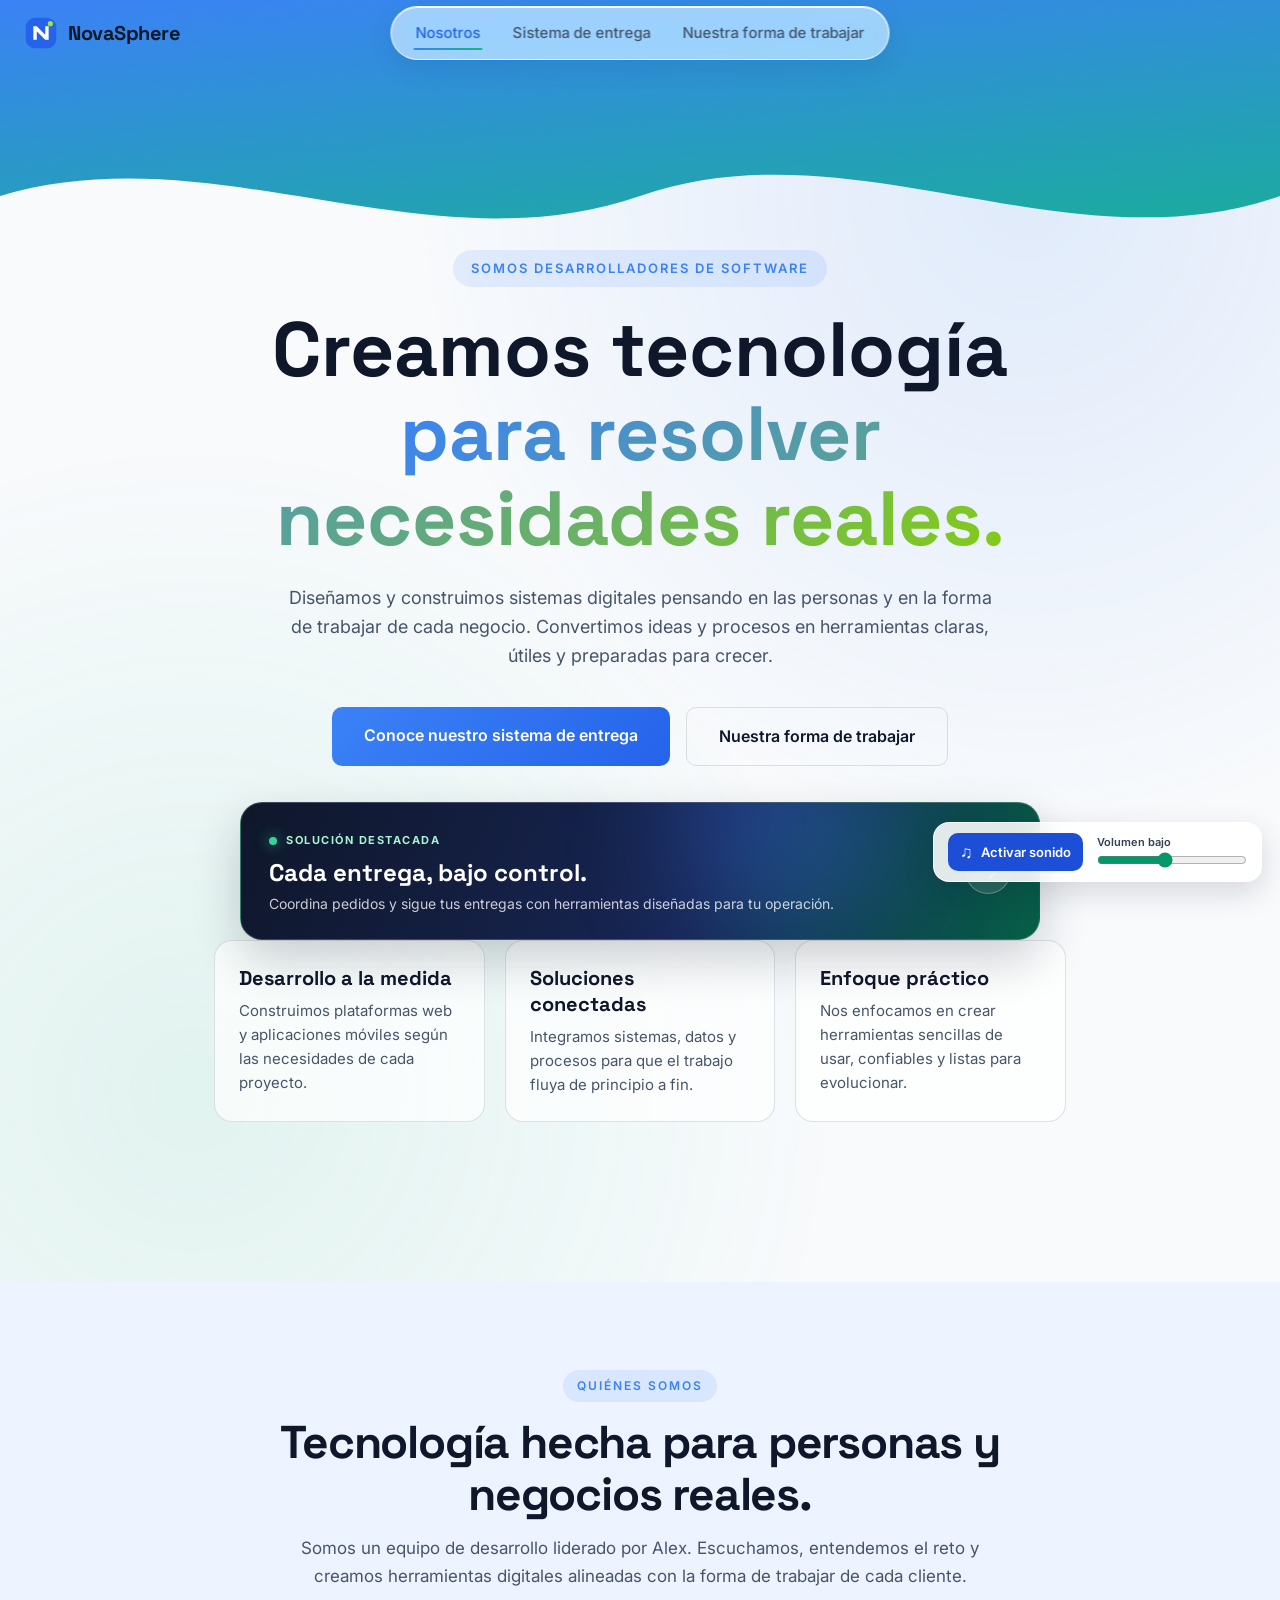
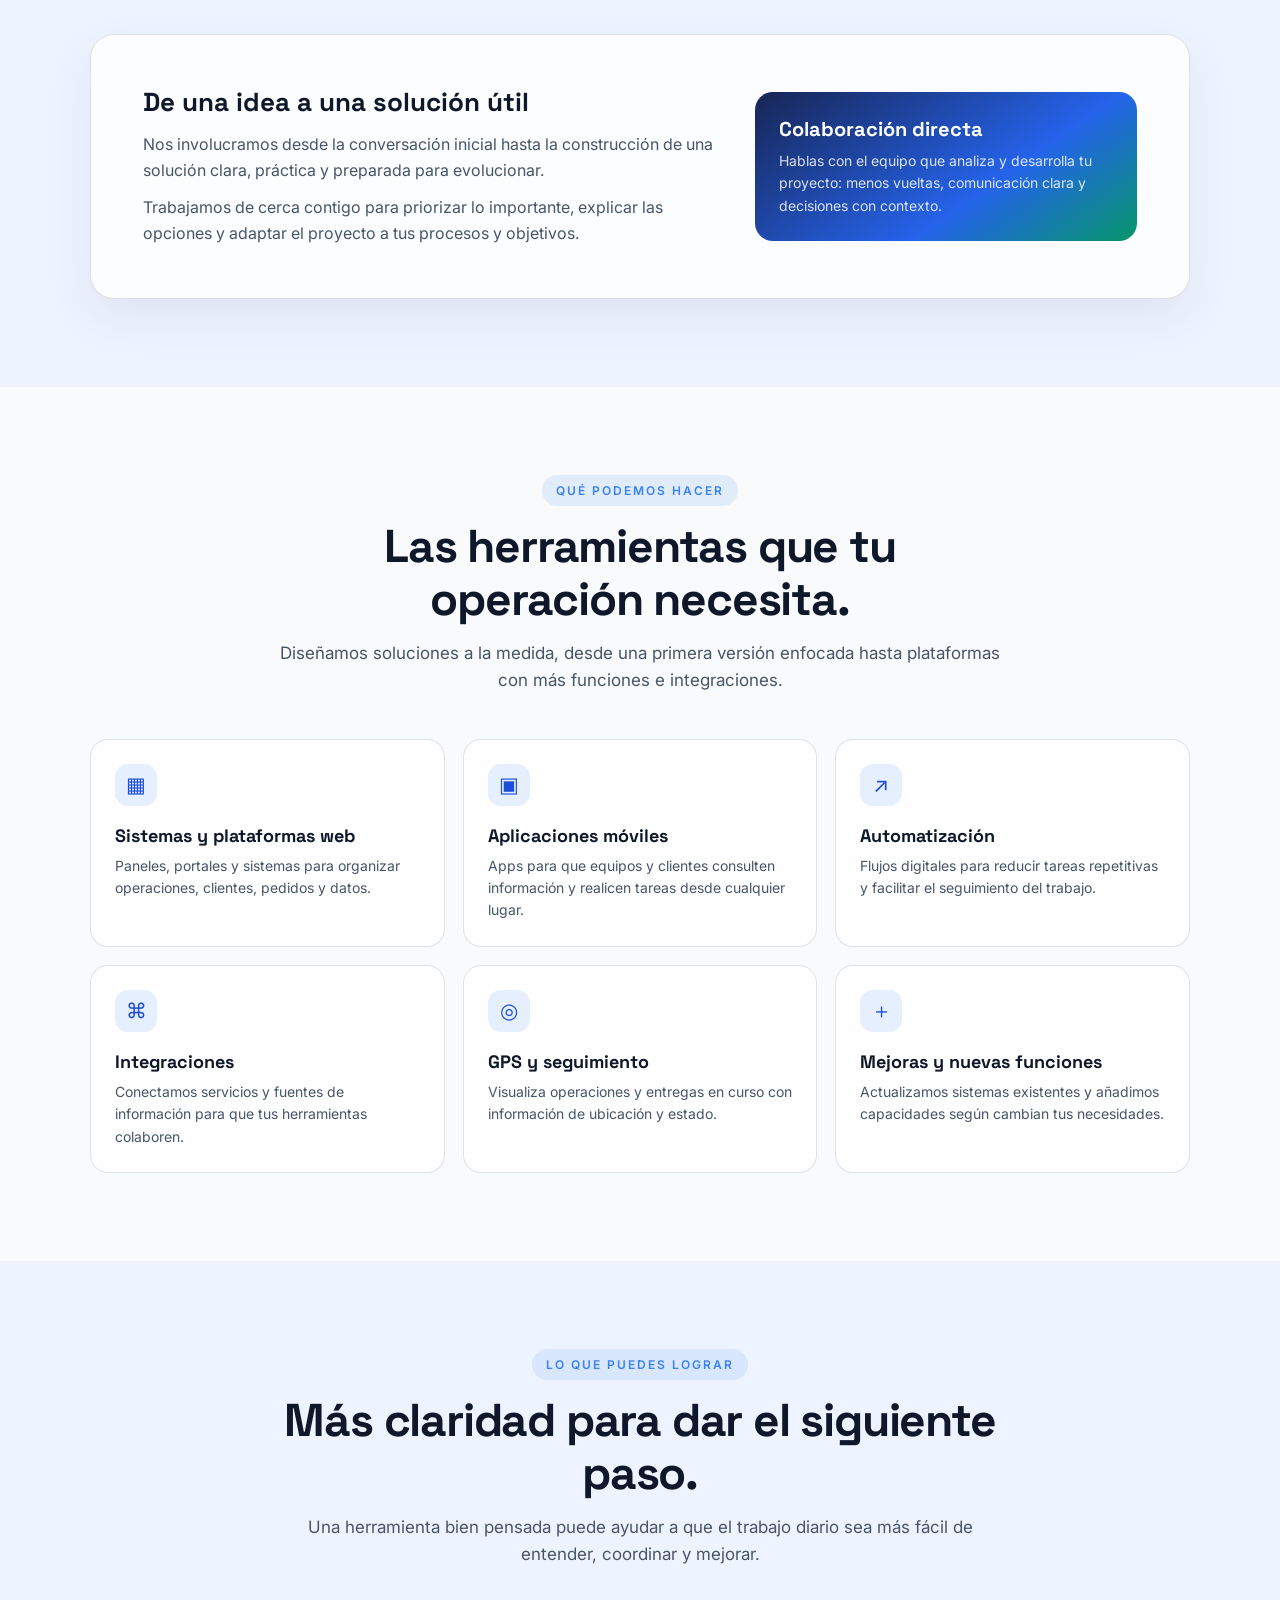
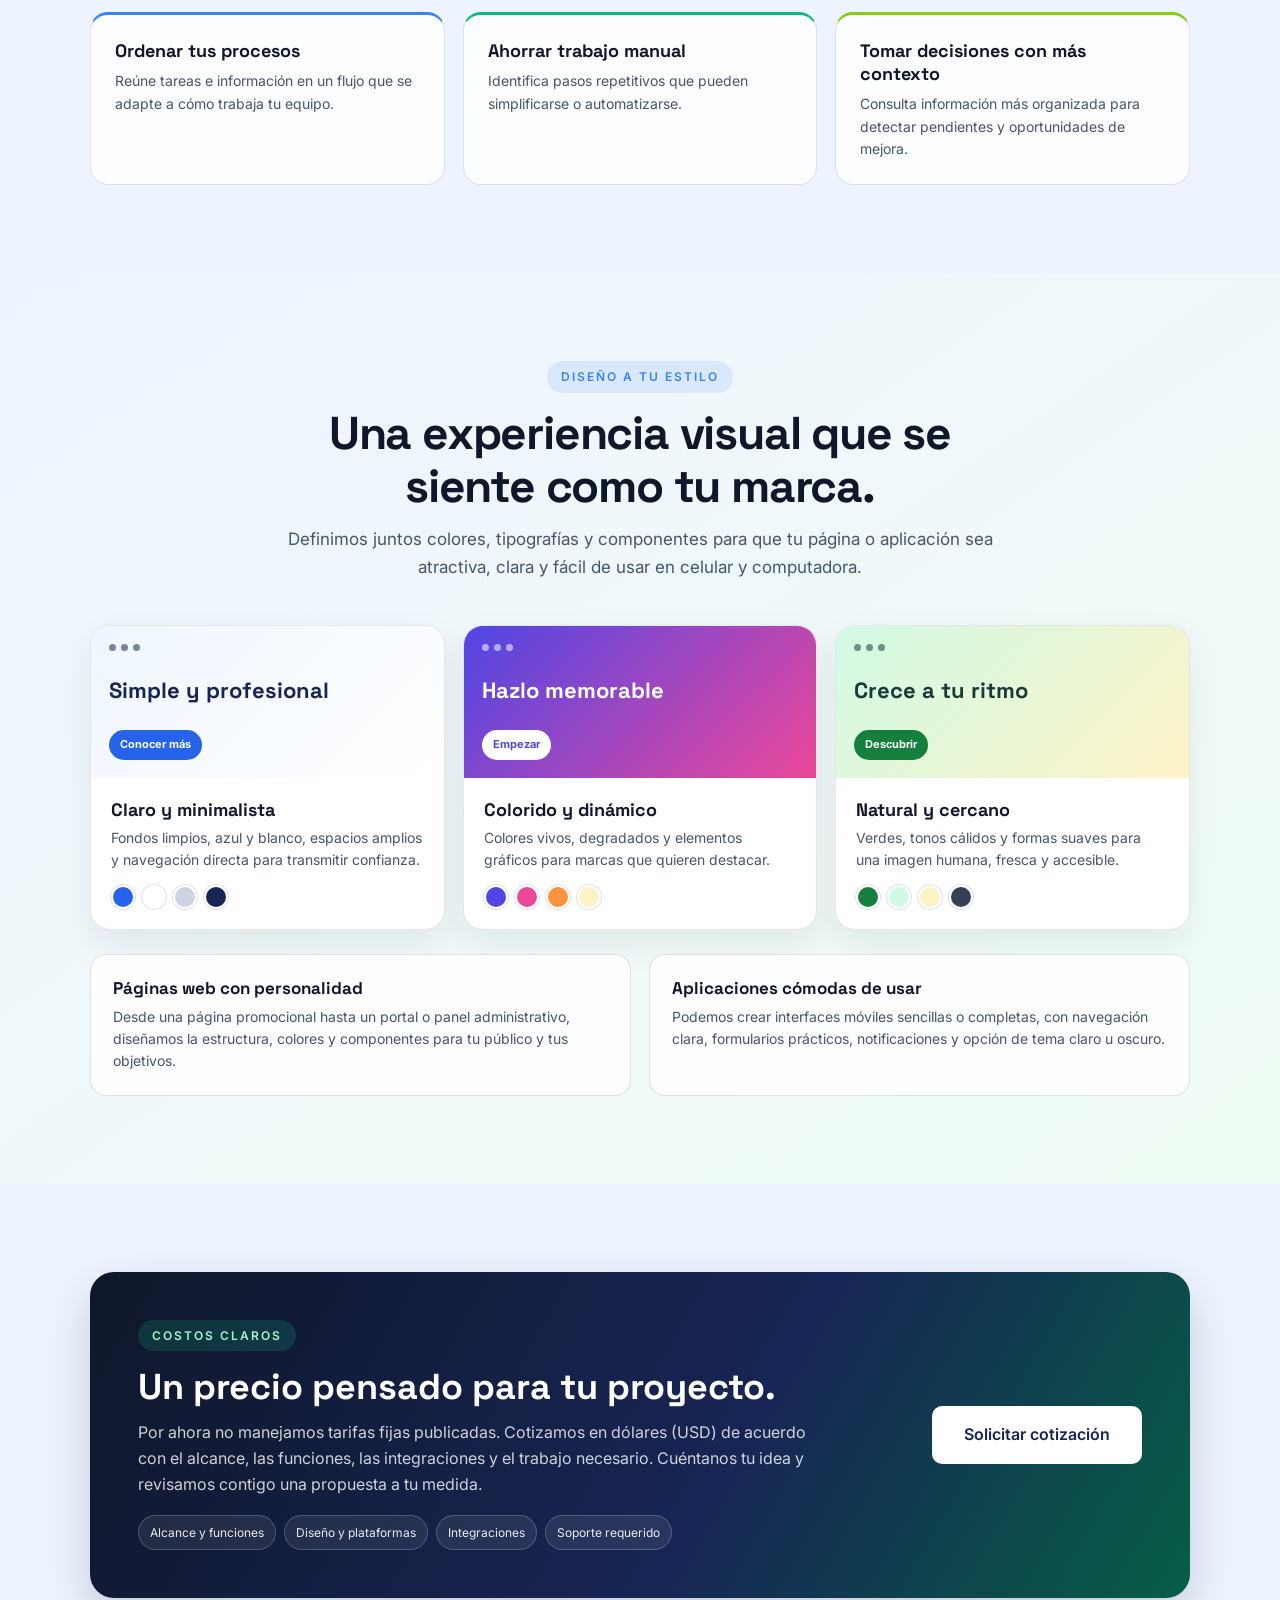
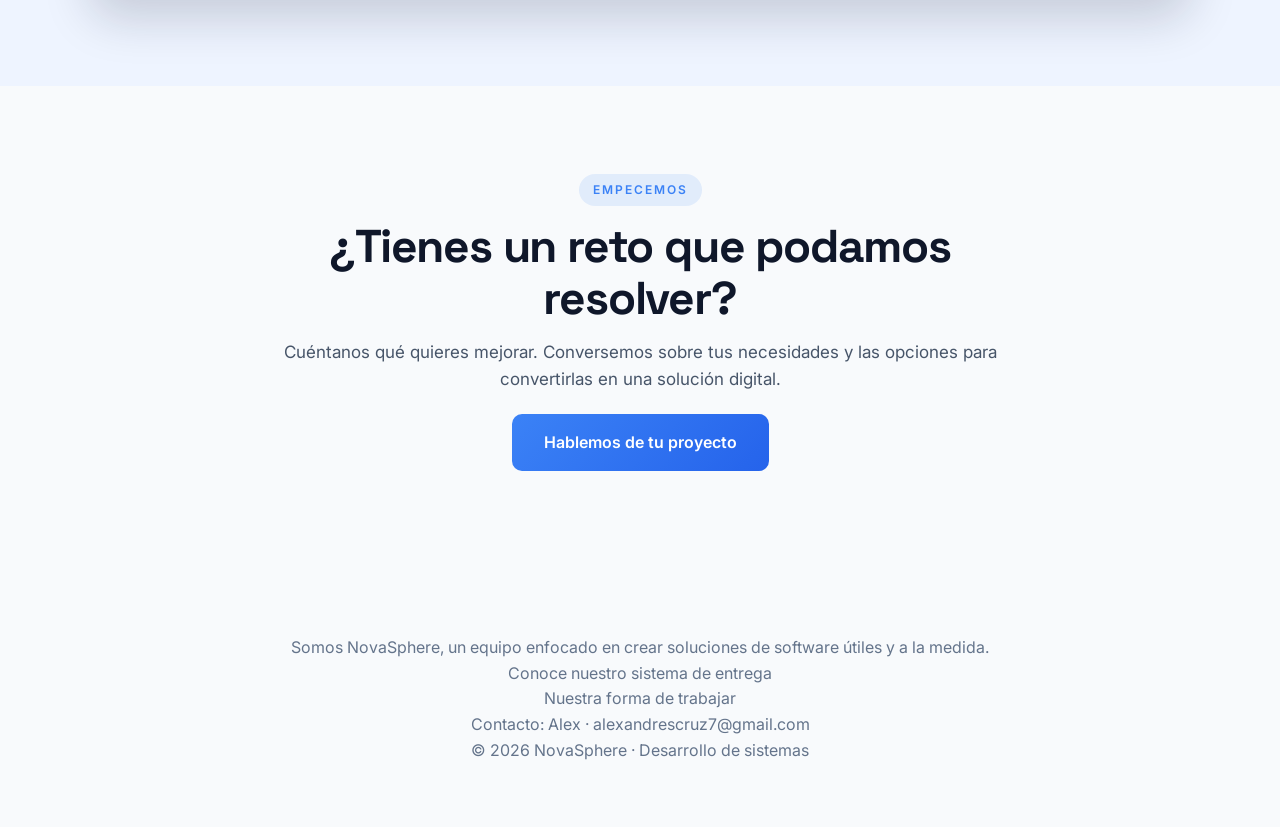
==== commit 49029451: "Add optional gentle ambient audio Co-authored-by: Copilot <223556219+Copilot@users.noreply.github.co" ====
--- a/site/index.html
+++ b/site/index.html
@@ -11,6 +11,7 @@
   <link href="https://fonts.googleapis.com/css2?family=Inter:wght@400;500;600;700;800;900&family=Space+Grotesk:wght@400;500;600;700&display=swap" rel="stylesheet" />
   <link rel="icon" type="image/svg+xml" href="assets/novasphere-logo.svg" />
   <link rel="stylesheet" href="styles.css" />
+  <link rel="stylesheet" href="ambient-audio.css" />
   <style>
     .home-page .navbar {
       background: transparent;
@@ -685,6 +686,16 @@
     <p><a href="mailto:alexandrescruz7@gmail.com">Contacto: Alex · alexandrescruz7@gmail.com</a></p>
     <p>© 2026 NovaSphere · Desarrollo de sistemas</p>
   </footer>
+  <aside class="ambient-audio" aria-label="Sonido ambiental opcional">
+    <button class="ambient-audio-toggle" id="ambientAudioToggle" type="button" aria-pressed="false">
+      <span class="ambient-audio-icon" aria-hidden="true">♫</span>
+      <span class="ambient-audio-label">Activar sonido</span>
+    </button>
+    <label for="ambientAudioVolume">Volumen bajo
+      <input id="ambientAudioVolume" type="range" min="0" max="0.04" step="0.002" value="0.018" />
+    </label>
+    <span class="ambient-audio-status" id="ambientAudioStatus" role="status" aria-live="polite"></span>
+  </aside>
   <script>
     const menuButton = document.getElementById('hamburger');
     const menu = document.querySelector('.nav-links');
@@ -700,5 +711,6 @@
       });
     });
   </script>
+  <script src="ambient-audio.js"></script>
 </body>
 </html>
--- a/site/ambient-audio.css
+++ b/site/ambient-audio.css
@@ -0,0 +1,72 @@
+.ambient-audio {
+  position: fixed;
+  right: 18px;
+  bottom: 18px;
+  z-index: 120;
+  display: grid;
+  grid-template-columns: auto minmax(110px, 150px);
+  align-items: center;
+  gap: 10px 14px;
+  padding: 10px 14px;
+  border: 1px solid rgba(255, 255, 255, .8);
+  border-radius: 16px;
+  background: rgba(255, 255, 255, .88);
+  box-shadow: 0 10px 30px rgba(15, 23, 42, .15);
+  -webkit-backdrop-filter: blur(14px);
+  backdrop-filter: blur(14px);
+}
+.ambient-audio-toggle {
+  display: inline-flex;
+  align-items: center;
+  gap: 8px;
+  min-height: 38px;
+  padding: 8px 12px;
+  border: 0;
+  border-radius: 10px;
+  color: #fff;
+  background: #1d4ed8;
+  font: 600 13px var(--font-sans, Inter, sans-serif);
+  transition: background .2s ease, transform .2s ease;
+}
+.ambient-audio-toggle:hover { transform: translateY(-1px); background: #1e40af; }
+.ambient-audio-toggle[aria-pressed="true"] { background: #047857; }
+.ambient-audio-toggle:focus-visible,
+.ambient-audio input:focus-visible { outline: 3px solid #84cc16; outline-offset: 3px; }
+.ambient-audio-icon { font-size: 17px; line-height: 1; }
+.ambient-audio label {
+  display: grid;
+  gap: 2px;
+  color: #334155;
+  font: 600 11px var(--font-sans, Inter, sans-serif);
+}
+.ambient-audio input[type="range"] {
+  width: 100%;
+  height: 18px;
+  margin: 0;
+  accent-color: #059669;
+  cursor: pointer;
+}
+.ambient-audio-status {
+  position: absolute;
+  width: 1px;
+  height: 1px;
+  padding: 0;
+  overflow: hidden;
+  clip: rect(0, 0, 0, 0);
+  white-space: nowrap;
+  clip-path: inset(50%);
+}
+@media (max-width: 480px) {
+  .ambient-audio {
+    right: 10px;
+    bottom: 10px;
+    grid-template-columns: 1fr;
+    gap: 6px;
+    padding: 8px;
+  }
+  .ambient-audio-toggle { justify-content: center; }
+  .ambient-audio label { padding: 0 4px; }
+}
+@media (prefers-reduced-motion: reduce) {
+  .ambient-audio-toggle { transition: none; }
+}
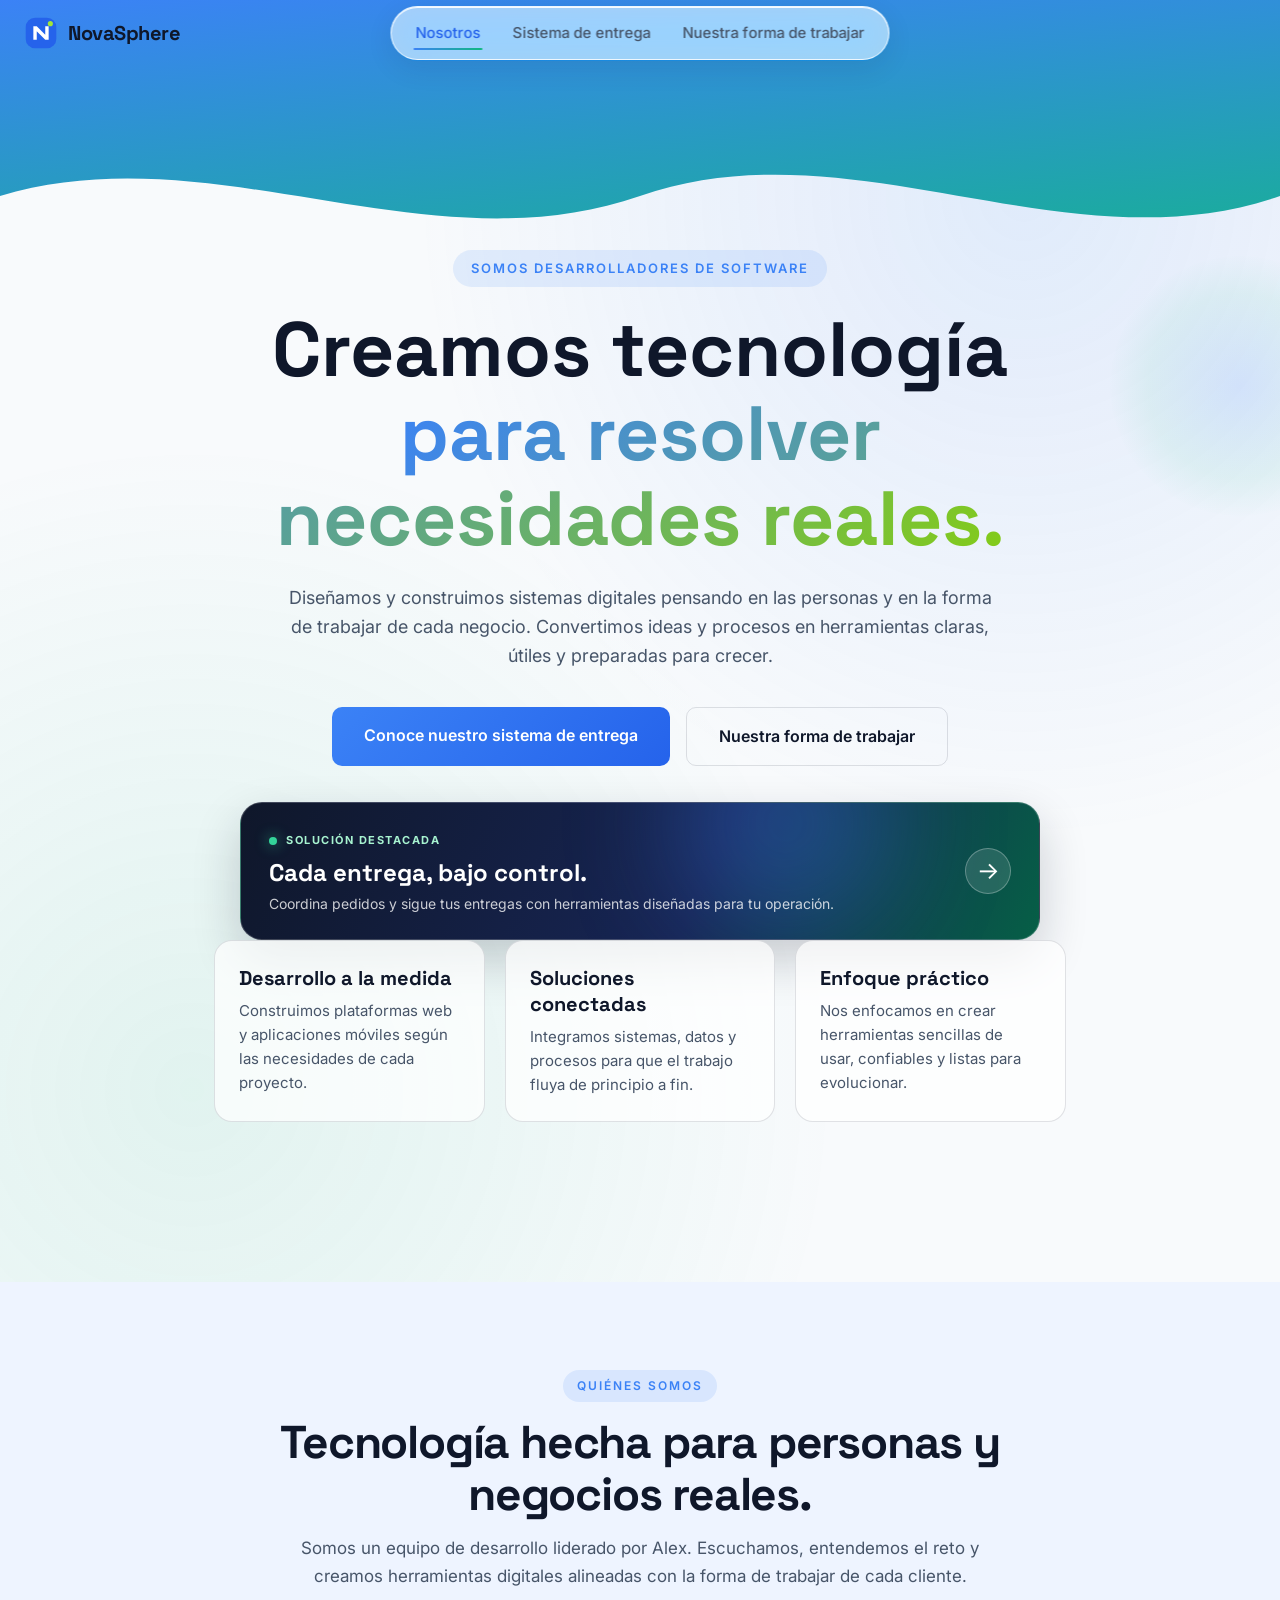
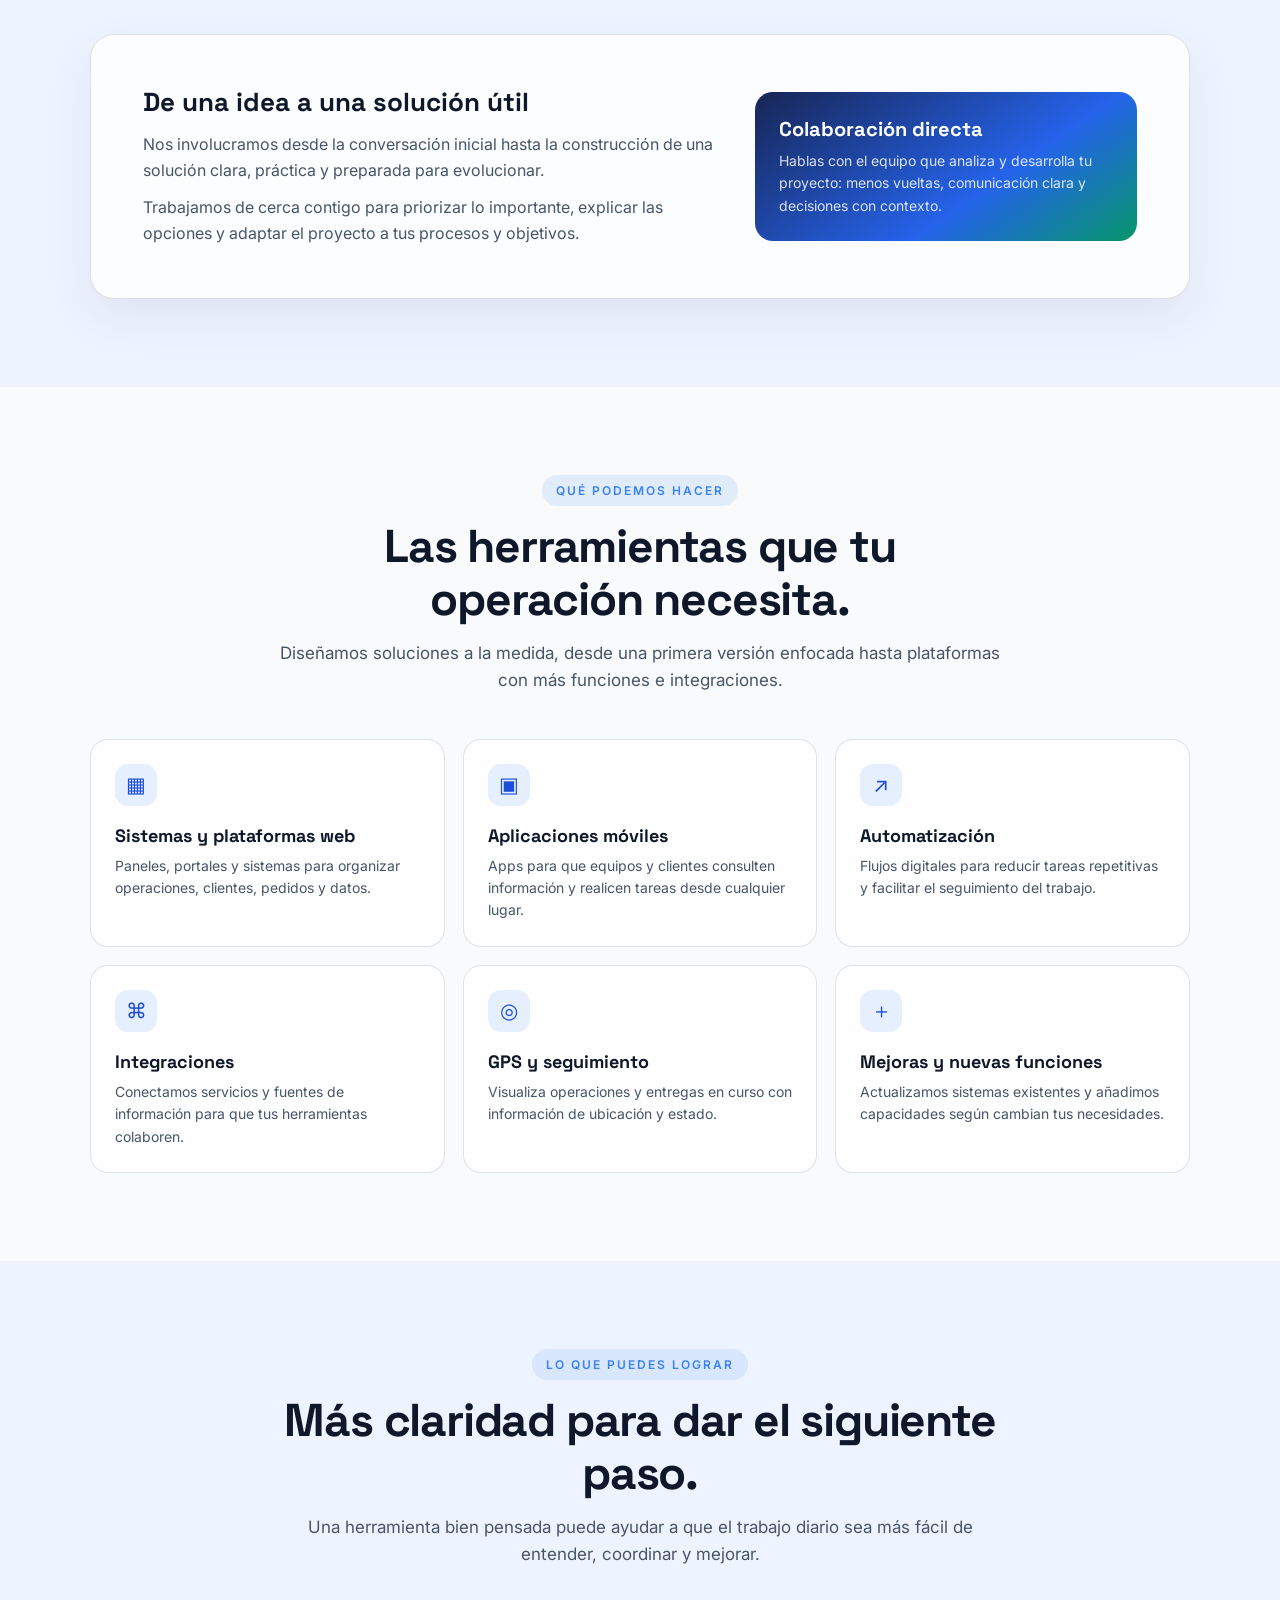
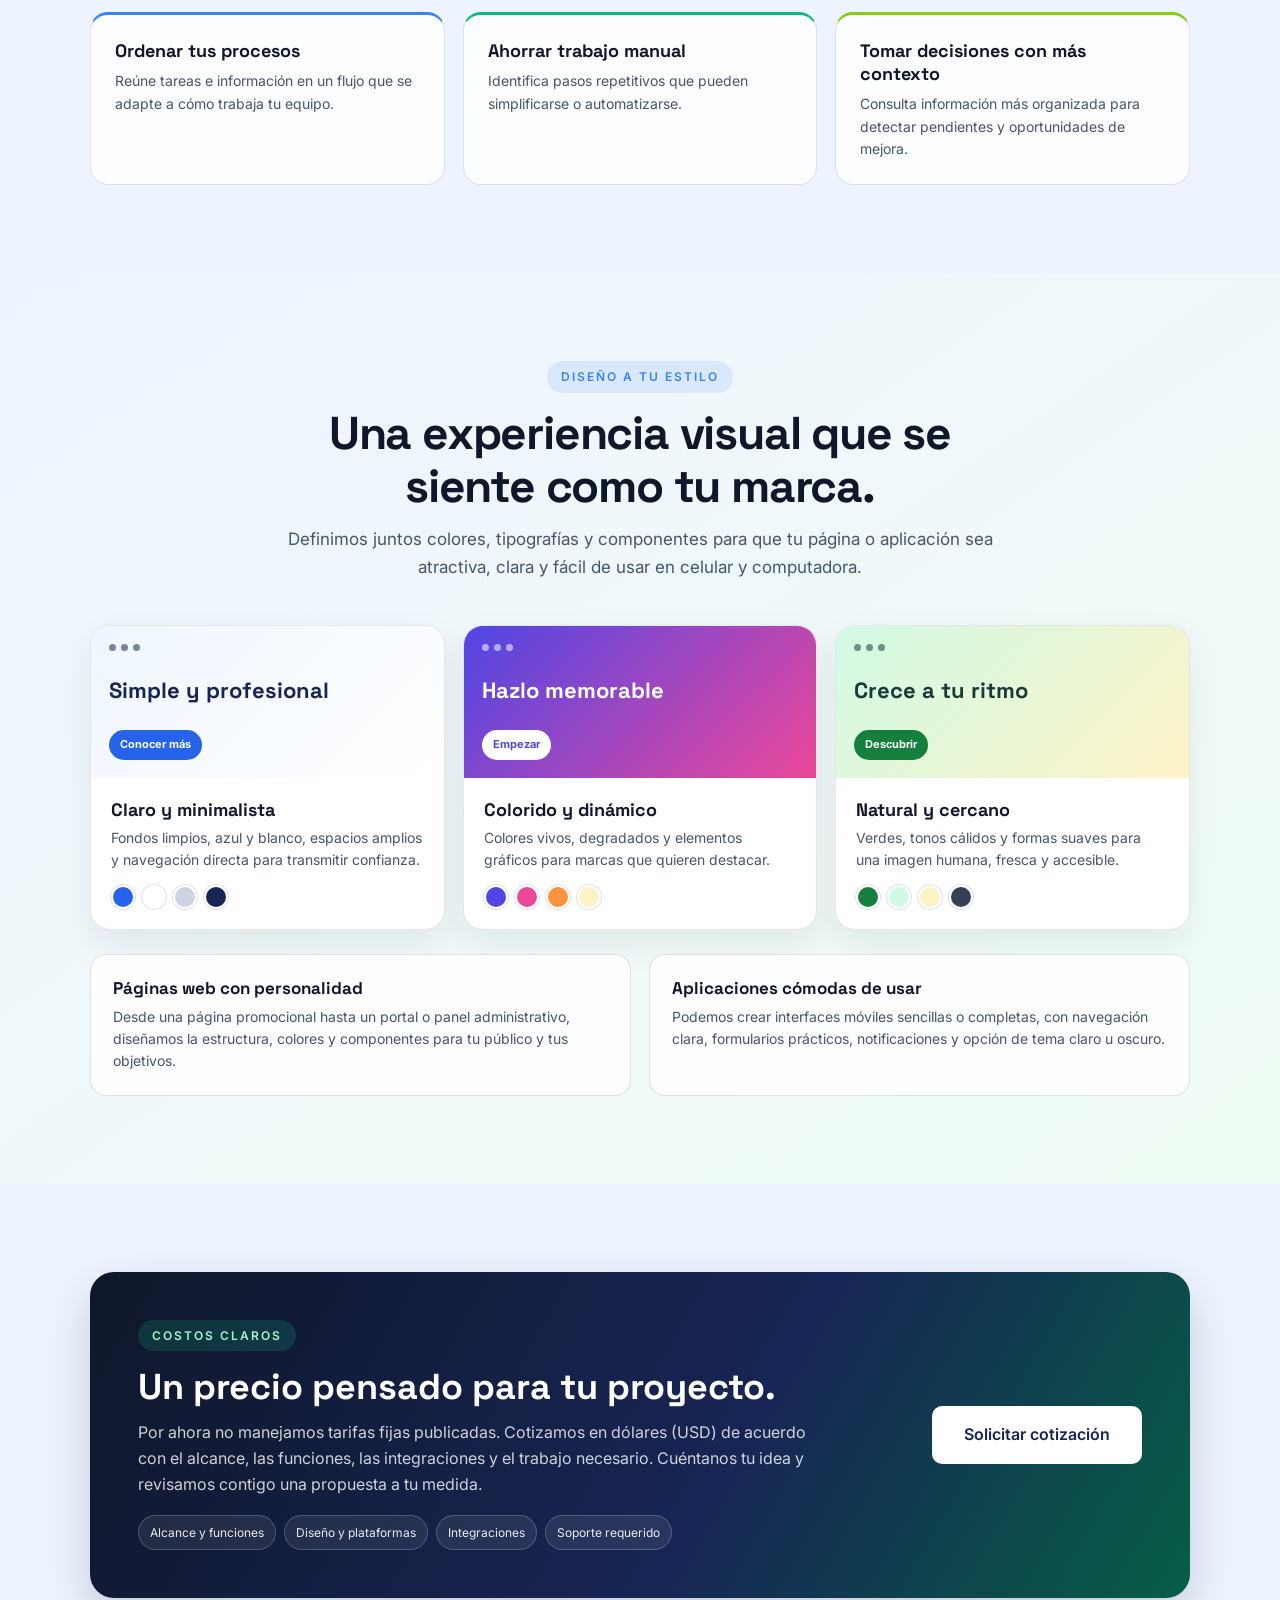
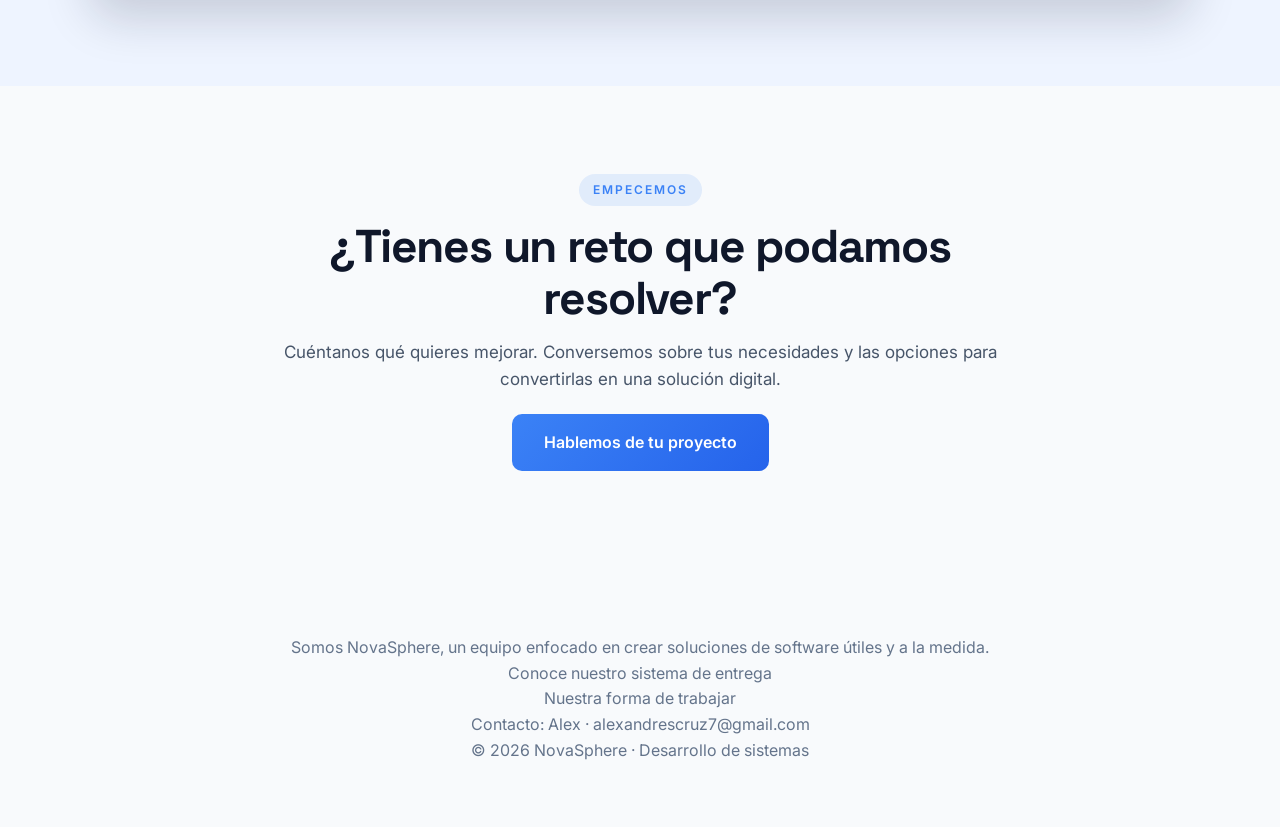
==== commit 2d5620f8: "Replace ambient audio with visual motion Co-authored-by: Copilot <223556219+Copilot@users.noreply.gi" ====
--- a/site/index.html
+++ b/site/index.html
@@ -11,7 +11,7 @@
   <link href="https://fonts.googleapis.com/css2?family=Inter:wght@400;500;600;700;800;900&family=Space+Grotesk:wght@400;500;600;700&display=swap" rel="stylesheet" />
   <link rel="icon" type="image/svg+xml" href="assets/novasphere-logo.svg" />
   <link rel="stylesheet" href="styles.css" />
-  <link rel="stylesheet" href="ambient-audio.css" />
+  <link rel="stylesheet" href="promo-motion.css" />
   <style>
     .home-page .navbar {
       background: transparent;
@@ -686,16 +686,6 @@
     <p><a href="mailto:alexandrescruz7@gmail.com">Contacto: Alex · alexandrescruz7@gmail.com</a></p>
     <p>© 2026 NovaSphere · Desarrollo de sistemas</p>
   </footer>
-  <aside class="ambient-audio" aria-label="Sonido ambiental opcional">
-    <button class="ambient-audio-toggle" id="ambientAudioToggle" type="button" aria-pressed="false">
-      <span class="ambient-audio-icon" aria-hidden="true">♫</span>
-      <span class="ambient-audio-label">Activar sonido</span>
-    </button>
-    <label for="ambientAudioVolume">Volumen bajo
-      <input id="ambientAudioVolume" type="range" min="0" max="0.04" step="0.002" value="0.018" />
-    </label>
-    <span class="ambient-audio-status" id="ambientAudioStatus" role="status" aria-live="polite"></span>
-  </aside>
   <script>
     const menuButton = document.getElementById('hamburger');
     const menu = document.querySelector('.nav-links');
@@ -711,6 +701,6 @@
       });
     });
   </script>
-  <script src="ambient-audio.js"></script>
+  <script src="promo-motion.js"></script>
 </body>
 </html>
--- a/site/promo-motion.css
+++ b/site/promo-motion.css
@@ -0,0 +1,117 @@
+.promo-motion-ready [data-reveal] {
+  opacity: 0;
+  transform: translateY(24px) scale(.985);
+  transition: opacity .7s ease, transform .7s cubic-bezier(.2,.7,.2,1);
+  transition-delay: var(--reveal-delay, 0ms);
+}
+.promo-motion-ready [data-reveal].is-visible {
+  opacity: 1;
+  transform: translateY(0) scale(1);
+}
+.home-page .developer-hero::after {
+  position: absolute;
+  z-index: 0;
+  top: 20%;
+  right: -90px;
+  width: 260px;
+  height: 260px;
+  border-radius: 50%;
+  background: radial-gradient(circle, rgba(59,130,246,.14), rgba(16,185,129,.07) 50%, transparent 72%);
+  content: "";
+  pointer-events: none;
+  animation: promo-orbit 12s ease-in-out infinite alternate;
+}
+.delivery-spotlight {
+  background-size: 180% 180%;
+  animation: promo-gradient-flow 9s ease-in-out infinite;
+}
+.service-card:hover .service-icon,
+.visual-style-card:hover .style-preview,
+.work-card:hover,
+.process-card:hover,
+.design-sample:hover {
+  transform: translateY(-4px);
+}
+.service-icon,
+.style-preview,
+.work-card,
+.process-card,
+.design-sample {
+  transition: transform .28s ease, box-shadow .28s ease;
+}
+.developer-value,
+.outcome-card,
+.system-benefit,
+.system-capability {
+  transition: transform .3s ease, box-shadow .3s ease, border-color .3s ease;
+}
+.developer-value:hover,
+.outcome-card:hover,
+.system-benefit:hover,
+.system-capability:hover {
+  transform: translateY(-5px);
+  border-color: rgba(59,130,246,.35);
+  box-shadow: 0 18px 36px rgba(15,23,42,.11);
+}
+.btn-primary,
+.btn-contact,
+.pricing-panel .btn-primary {
+  position: relative;
+  overflow: hidden;
+}
+.btn-primary::after,
+.btn-contact::after,
+.pricing-panel .btn-primary::after {
+  position: absolute;
+  top: -60%;
+  bottom: -60%;
+  left: -55%;
+  width: 32%;
+  background: rgba(255,255,255,.28);
+  content: "";
+  transform: skewX(-20deg);
+  transition: left .55s ease;
+}
+.btn-primary:hover::after,
+.btn-contact:hover::after,
+.pricing-panel .btn-primary:hover::after { left: 125%; }
+@keyframes promo-gradient-flow {
+  0%, 100% { background-position: 0% 50%; }
+  50% { background-position: 100% 50%; }
+}
+@keyframes promo-orbit {
+  from { transform: translate3d(0, -14px, 0) scale(.94); }
+  to { transform: translate3d(-30px, 18px, 0) scale(1.08); }
+}
+@media (prefers-reduced-motion: reduce) {
+  .promo-motion-ready [data-reveal] {
+    opacity: 1;
+    transform: none;
+    transition: none;
+  }
+  .home-page .developer-hero::after,
+  .delivery-spotlight { animation: none; }
+  .service-card:hover .service-icon,
+  .visual-style-card:hover .style-preview,
+  .work-card:hover,
+  .process-card:hover,
+  .design-sample:hover,
+  .developer-value:hover,
+  .outcome-card:hover,
+  .system-benefit:hover,
+  .system-capability:hover {
+    transform: none;
+  }
+  .service-icon,
+  .style-preview,
+  .work-card,
+  .process-card,
+  .design-sample,
+  .developer-value,
+  .outcome-card,
+  .system-benefit,
+  .system-capability,
+  .btn-primary::after,
+  .btn-contact::after,
+  .pricing-panel .btn-primary::after { transition: none; }
+}
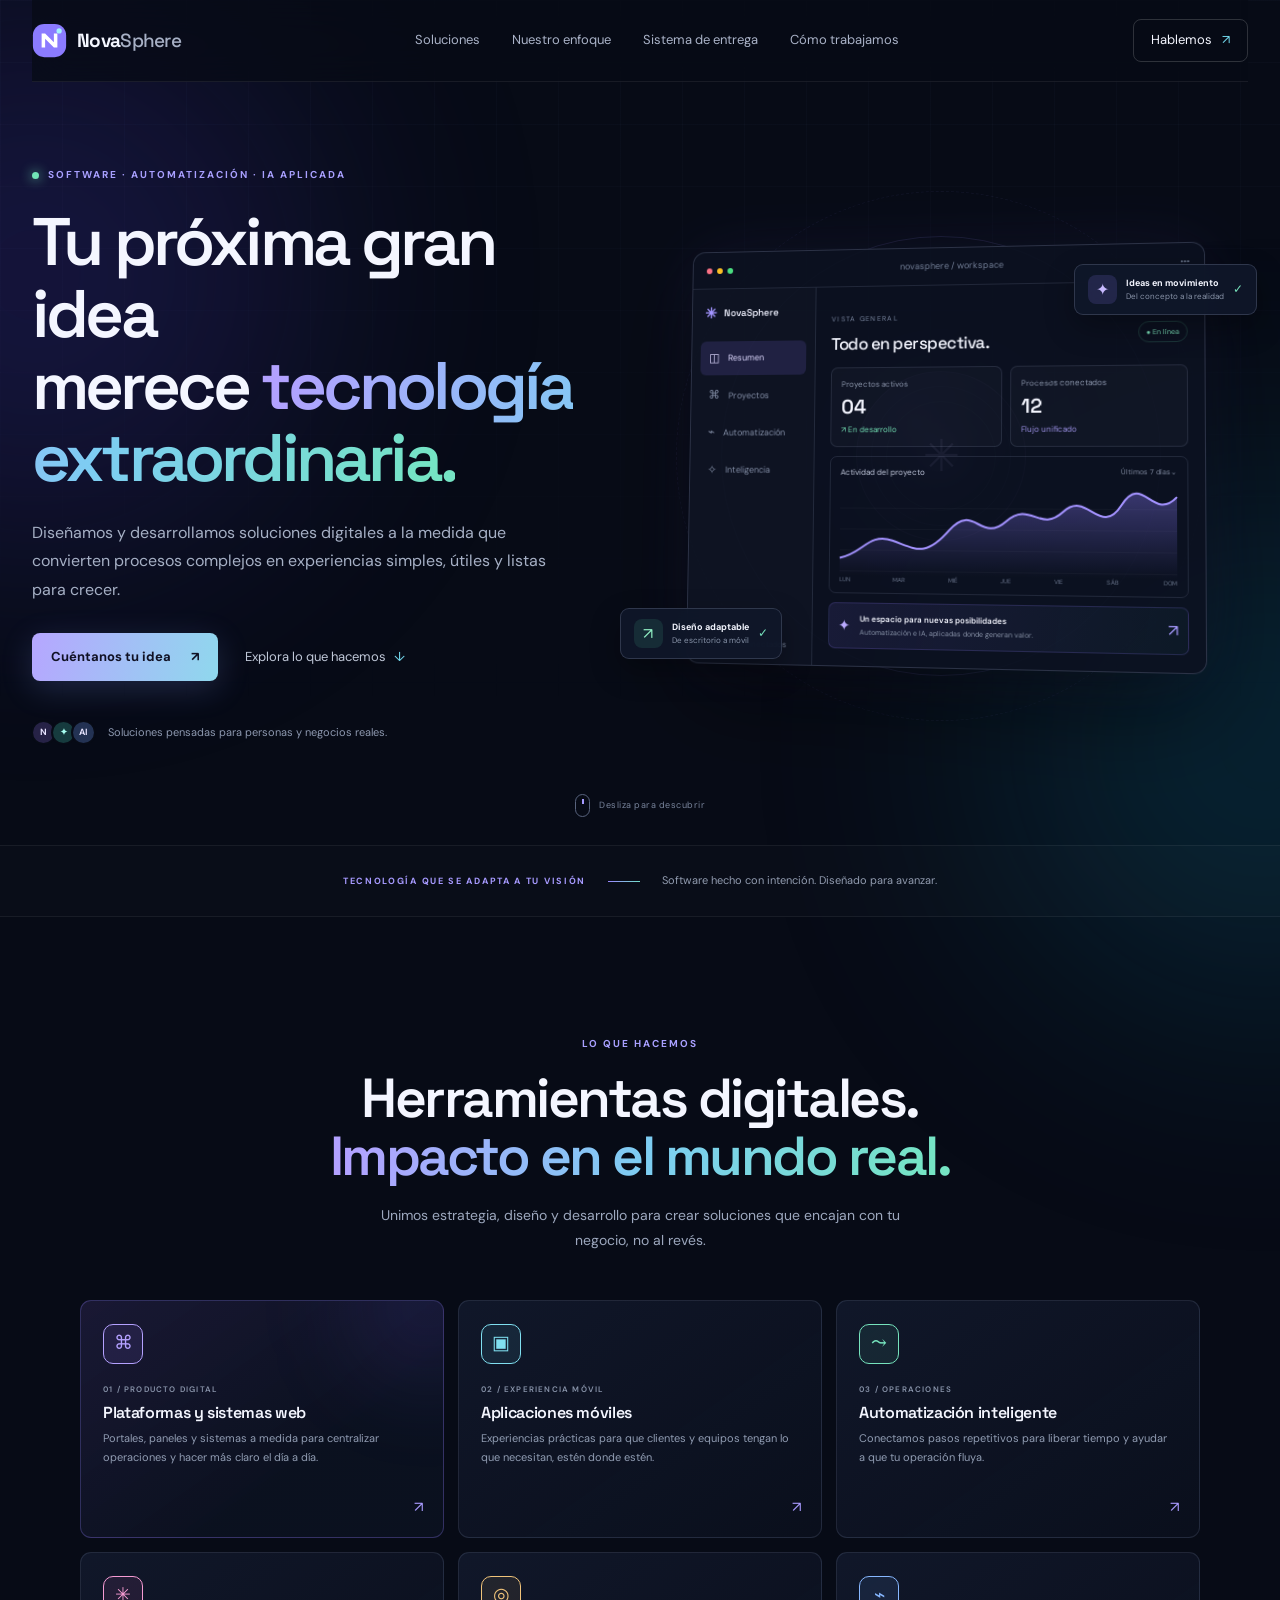
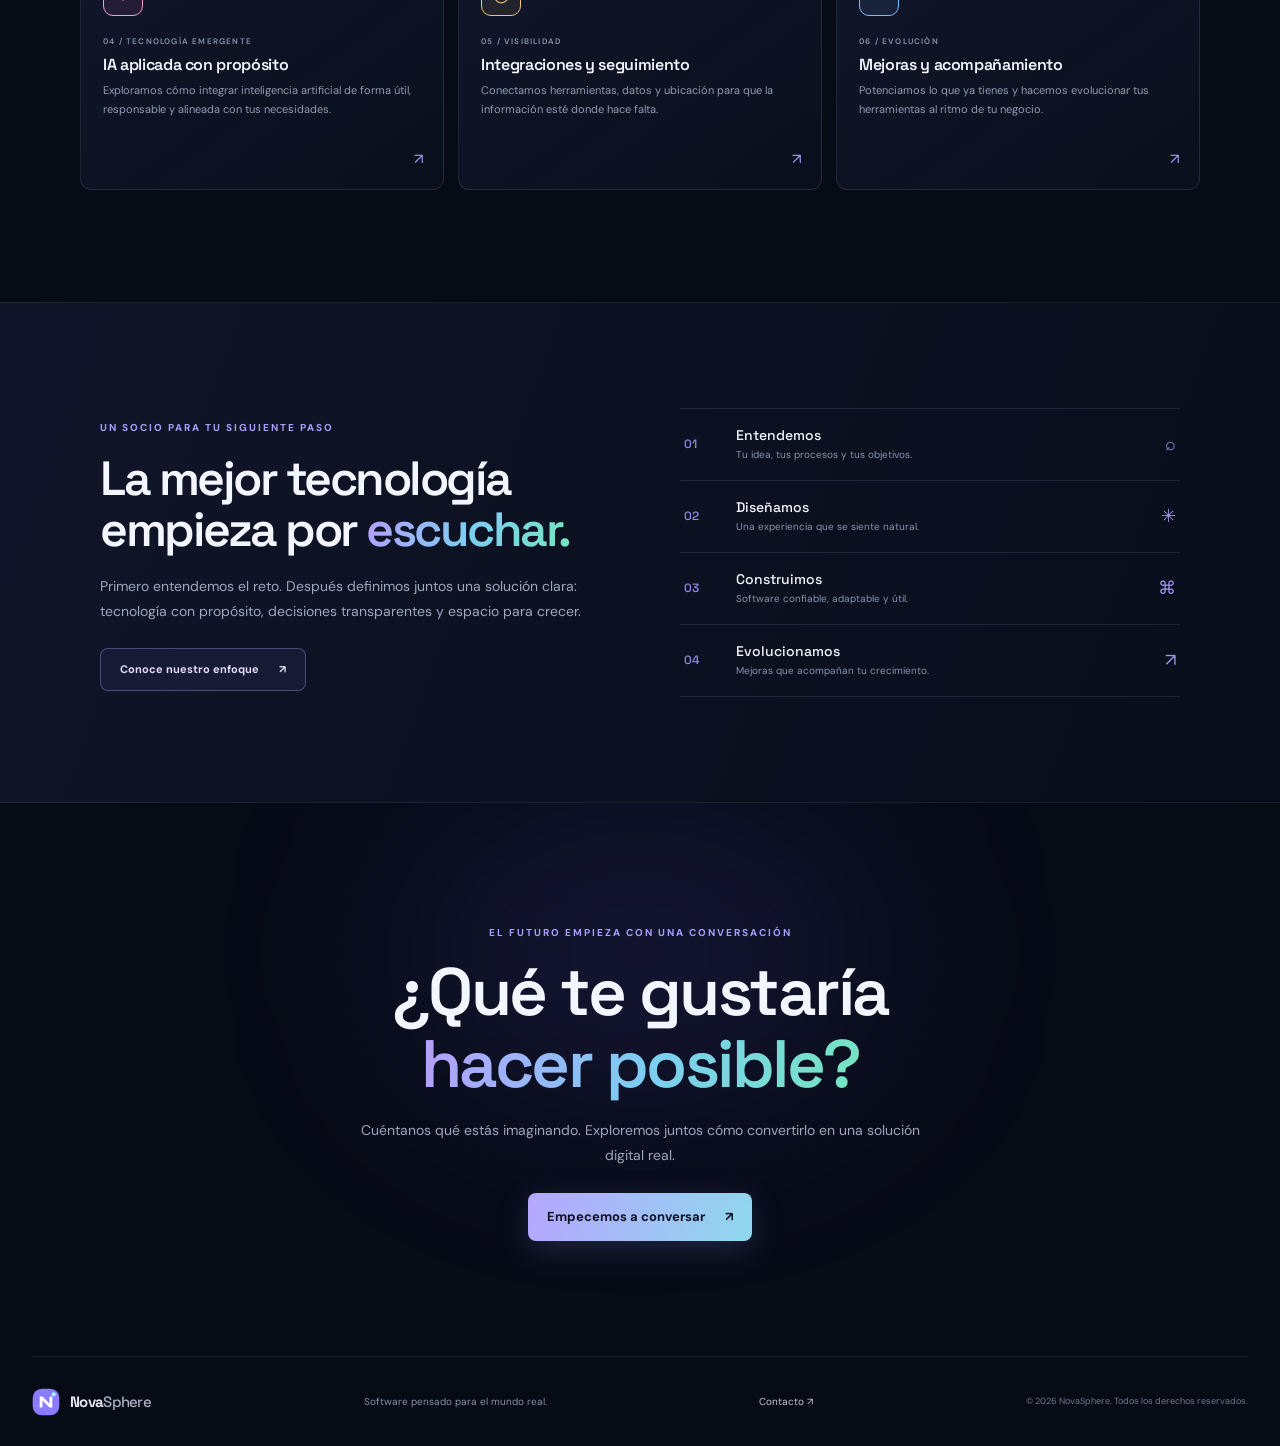
==== commit a173c053: "Rediseña la página principal con una experiencia moderna de IA y diseño adaptable" ====
--- a/site/index.html
+++ b/site/index.html
@@ -1,706 +1,70 @@
-<!DOCTYPE html>
+<!doctype html>
 <html lang="es">
 <head>
-  <meta charset="UTF-8" />
-  <meta name="viewport" content="width=device-width, initial-scale=1.0" />
-  <meta name="description" content="Somos desarrolladores de software. Creamos sistemas web y aplicaciones a la medida para resolver necesidades reales de cada negocio." />
-  <meta name="theme-color" content="#0f172a" />
-  <title>NovaSphere — Desarrollo de sistemas</title>
-  <link rel="preconnect" href="https://fonts.googleapis.com" />
-  <link rel="preconnect" href="https://fonts.gstatic.com" crossorigin />
-  <link href="https://fonts.googleapis.com/css2?family=Inter:wght@400;500;600;700;800;900&family=Space+Grotesk:wght@400;500;600;700&display=swap" rel="stylesheet" />
-  <link rel="icon" type="image/svg+xml" href="assets/novasphere-logo.svg" />
-  <link rel="stylesheet" href="styles.css" />
-  <link rel="stylesheet" href="promo-motion.css" />
-  <style>
-    .home-page .navbar {
-      background: transparent;
-      border-bottom: 0;
-      box-shadow: none;
-      backdrop-filter: none;
-    }
-    .home-page .nav-container {
-      position: relative;
-    }
-    .home-page .nav-links {
-      position: absolute;
-      left: 50%;
-      translate: -50% 0;
-    }
-    .home-page .nav-links a {
-      position: relative;
-      padding: 8px 2px;
-      font-size: 15px;
-      line-height: 1.5;
-      font-weight: 500;
-      transition: color .25s ease, transform .25s ease;
-    }
-    .home-page .nav-links {
-      gap: 28px;
-      padding: 7px 22px;
-      border: 1px solid rgba(255, 255, 255, .82);
-      border-radius: 999px;
-      background: rgba(255, 255, 255, .58);
-      box-shadow: 0 8px 28px rgba(15, 23, 42, .09), inset 0 1px 0 rgba(255, 255, 255, .9);
-      -webkit-backdrop-filter: blur(18px) saturate(150%);
-      backdrop-filter: blur(18px) saturate(150%);
-      animation: nav-wave-float 6s ease-in-out infinite;
-    }
-    .home-page .nav-links a::after {
-      content: "";
-      position: absolute;
-      left: 50%;
-      right: 50%;
-      bottom: 2px;
-      height: 2px;
-      border-radius: 999px;
-      background: linear-gradient(90deg, #3b82f6, #10b981);
-      transition: left .28s ease, right .28s ease;
-    }
-    .home-page .nav-links a:hover {
-      color: var(--blue-dark);
-      transform: translateY(-2px);
-    }
-    .home-page .nav-links a:hover::after,
-    .home-page .nav-links a[aria-current="page"]::after {
-      left: 0;
-      right: 0;
-    }
-    .home-page .nav-links a[aria-current="page"] {
-      color: var(--blue-dark);
-      animation: nav-current-glow 3s ease-in-out infinite;
-    }
-    @keyframes nav-current-glow {
-      0%, 100% { text-shadow: 0 0 0 rgba(37,99,235,0); }
-      50% { text-shadow: 0 0 12px rgba(37,99,235,.28); }
-    }
-    @keyframes nav-wave-float {
-      0%, 100% { transform: translate3d(0, 0, 0) rotate(0); }
-      25% { transform: translate3d(0, -3px, 0) rotate(-.25deg); }
-      50% { transform: translate3d(0, 1px, 0) rotate(0); }
-      75% { transform: translate3d(0, -2px, 0) rotate(.25deg); }
-    }
-    .developer-hero {
-      position: relative;
-      isolation: isolate;
-      overflow: hidden;
-      min-height: 100vh;
-      display: grid;
-      place-items: center;
-      padding: 130px 24px 80px;
-      background:
-        radial-gradient(ellipse at 80% 15%, rgba(59,130,246,.13), transparent 42%),
-        radial-gradient(ellipse at 15% 85%, rgba(16,185,129,.1), transparent 42%),
-        var(--bg);
-      text-align: center;
-    }
-    .developer-hero .hero-content { position: relative; z-index: 2; max-width: 900px; }
-    .developer-hero .hero-subtitle { max-width: 720px; }
-    .delivery-spotlight {
-      position: relative;
-      display: grid;
-      grid-template-columns: minmax(0, 1fr) auto;
-      align-items: center;
-      gap: 24px;
-      width: min(100%, 800px);
-      margin: 36px auto 0;
-      padding: 24px 28px;
-      overflow: hidden;
-      border: 1px solid rgba(255, 255, 255, .2);
-      border-radius: 22px;
-      color: #fff;
-      text-align: left;
-      background: linear-gradient(115deg, #0f172a, #172554 58%, #065f46);
-      box-shadow: 0 20px 48px rgba(15, 23, 42, .2);
-      transition: transform .25s ease, box-shadow .25s ease;
-    }
-    .delivery-spotlight::before {
-      position: absolute;
-      top: -90px;
-      right: 18%;
-      width: 220px;
-      height: 220px;
-      border-radius: 50%;
-      background: rgba(59, 130, 246, .3);
-      filter: blur(55px);
-      content: "";
-      pointer-events: none;
-    }
-    .delivery-spotlight:hover {
-      transform: translateY(-4px);
-      box-shadow: 0 26px 56px rgba(15, 23, 42, .26);
-    }
-    .delivery-spotlight:focus-visible {
-      outline: 3px solid #3b82f6;
-      outline-offset: 4px;
-    }
-    .spotlight-copy, .spotlight-arrow { position: relative; z-index: 1; }
-    .spotlight-label {
-      display: inline-flex;
-      align-items: center;
-      gap: 9px;
-      margin-bottom: 8px;
-      color: #a7f3d0;
-      font-size: 11px;
-      font-weight: 700;
-      letter-spacing: 1.5px;
-      text-transform: uppercase;
-    }
-    .spotlight-label::before {
-      width: 8px;
-      height: 8px;
-      border-radius: 50%;
-      background: #34d399;
-      box-shadow: 0 0 14px rgba(52, 211, 153, .8);
-      content: "";
-    }
-    .spotlight-copy h2 {
-      margin-bottom: 5px;
-      font: 700 clamp(19px, 2.5vw, 24px)/1.25 'Space Grotesk', sans-serif;
-    }
-    .spotlight-copy p { color: rgba(255, 255, 255, .78); font-size: 14px; }
-    .spotlight-arrow {
-      display: grid;
-      width: 46px;
-      height: 46px;
-      place-items: center;
-      border: 1px solid rgba(255, 255, 255, .28);
-      border-radius: 50%;
-      color: #fff;
-      background: rgba(255, 255, 255, .12);
-      font-size: 24px;
-      transition: transform .25s ease, background .25s ease;
-    }
-    .delivery-spotlight:hover .spotlight-arrow {
-      transform: translateX(4px);
-      background: rgba(255, 255, 255, .22);
-    }
-    .developer-wave {
-      position: absolute;
-      z-index: 1;
-      top: 0;
-      left: 0;
-      width: 200%;
-      height: min(38vh, 320px);
-      pointer-events: none;
-      animation: developer-wave-drift 18s ease-in-out infinite alternate;
-    }
-    .developer-wave path { fill: url(#developer-wave-gradient); }
-    .developer-wave-back {
-      top: 16px;
-      opacity: .42;
-      animation-duration: 25s;
-      animation-direction: alternate-reverse;
-    }
-    .developer-wave-back path { fill: #60a5fa; opacity: .23; }
-    @keyframes developer-wave-drift {
-      from { transform: translateX(-2%); }
-      to { transform: translateX(-50%); }
-    }
-    .developer-values {
-      display: grid;
-      grid-template-columns: repeat(3, minmax(0, 1fr));
-      gap: 20px;
-      text-align: left;
-    }
-    .developer-value {
-      padding: 24px;
-      border: 1px solid var(--border);
-      border-radius: 18px;
-      background: rgba(255,255,255,.72);
-    }
-    .developer-value h2 { margin-bottom: 8px; font: 700 20px 'Space Grotesk', sans-serif; }
-    .developer-value p { color: var(--text-secondary); font-size: 15px; }
-    .home-details { padding: 88px 24px; }
-    .home-details:nth-of-type(even) { background: #eef4ff; }
-    .home-container { width: min(100%, 1100px); margin: 0 auto; }
-    .home-section-heading { max-width: 720px; margin: 0 auto 44px; text-align: center; }
-    .home-section-heading .section-tag { margin-bottom: 14px; }
-    .home-section-heading h2 {
-      margin-bottom: 14px;
-      font: 700 clamp(30px, 4.5vw, 46px)/1.15 'Space Grotesk', sans-serif;
-      letter-spacing: -1.2px;
-    }
-    .home-section-heading p { color: var(--text-secondary); font-size: 17px; }
-    .about-panel {
-      display: grid;
-      grid-template-columns: minmax(0, 1.2fr) minmax(240px, .8fr);
-      gap: 40px;
-      align-items: center;
-      padding: clamp(26px, 5vw, 52px);
-      border: 1px solid var(--border);
-      border-radius: 24px;
-      background: rgba(255,255,255,.8);
-      box-shadow: 0 18px 48px rgba(15,23,42,.07);
-    }
-    .about-panel h3 { margin-bottom: 14px; font: 700 26px/1.2 'Space Grotesk', sans-serif; }
-    .about-panel p { color: var(--text-secondary); }
-    .about-panel p + p { margin-top: 12px; }
-    .about-highlight {
-      padding: 24px;
-      border-radius: 18px;
-      color: #fff;
-      background: linear-gradient(145deg, #172554, #2563eb 62%, #059669);
-    }
-    .about-highlight strong { display: block; margin-bottom: 8px; font: 700 20px 'Space Grotesk', sans-serif; }
-    .about-highlight p { color: rgba(255,255,255,.84); font-size: 14px; }
-    .services-grid, .outcomes-grid {
-      display: grid;
-      grid-template-columns: repeat(3, minmax(0, 1fr));
-      gap: 18px;
-    }
-    .service-card, .outcome-card {
-      padding: 24px;
-      border: 1px solid var(--border);
-      border-radius: 18px;
-      background: rgba(255,255,255,.82);
-      transition: transform .2s ease, box-shadow .2s ease;
-    }
-    .service-card:hover, .outcome-card:hover {
-      transform: translateY(-4px);
-      box-shadow: 0 16px 32px rgba(15,23,42,.1);
-    }
-    .service-icon {
-      display: grid;
-      width: 42px;
-      height: 42px;
-      margin-bottom: 18px;
-      place-items: center;
-      border-radius: 13px;
-      color: #1d4ed8;
-      background: rgba(59,130,246,.12);
-      font-size: 21px;
-    }
-    .service-card h3, .outcome-card h3 { margin-bottom: 8px; font: 700 18px 'Space Grotesk', sans-serif; }
-    .service-card p, .outcome-card p { color: var(--text-secondary); font-size: 14px; }
-    .outcome-card { border-top: 3px solid #3b82f6; }
-    .outcome-card:nth-child(2) { border-top-color: #10b981; }
-    .outcome-card:nth-child(3) { border-top-color: #84cc16; }
-    .pricing-panel {
-      display: grid;
-      grid-template-columns: minmax(0, 1fr) auto;
-      align-items: center;
-      gap: 28px;
-      padding: clamp(26px, 5vw, 48px);
-      border-radius: 24px;
-      color: #fff;
-      background: linear-gradient(120deg, #0f172a, #172554 58%, #065f46);
-      box-shadow: 0 20px 48px rgba(15,23,42,.18);
-    }
-    .pricing-panel .section-tag { color: #a7f3d0; background: rgba(16,185,129,.18); }
-    .pricing-panel h2 { margin-bottom: 12px; font: 700 clamp(26px, 4vw, 36px)/1.15 'Space Grotesk', sans-serif; }
-    .pricing-panel p { max-width: 680px; color: rgba(255,255,255,.8); }
-    .pricing-factors { display: flex; flex-wrap: wrap; gap: 8px; margin-top: 18px; }
-    .pricing-factors span {
-      padding: 7px 11px;
-      border: 1px solid rgba(255,255,255,.2);
-      border-radius: 999px;
-      color: rgba(255,255,255,.9);
-      background: rgba(255,255,255,.08);
-      font-size: 12px;
-    }
-    .pricing-panel .btn-primary { white-space: nowrap; background: #fff; color: #172554; }
-    .pricing-panel .btn-primary:hover { background: #eff6ff; box-shadow: 0 8px 24px rgba(255,255,255,.18); }
-    .home-cta { text-align: center; }
-    .home-cta .btn-primary { display: inline-flex; margin-top: 20px; }
-    .visual-design-section { background: linear-gradient(145deg, #eef4ff, #f0fdf4); }
-    .visual-style-grid {
-      display: grid;
-      grid-template-columns: repeat(3, minmax(0, 1fr));
-      gap: 18px;
-    }
-    .visual-style-card {
-      overflow: hidden;
-      border: 1px solid rgba(15,23,42,.1);
-      border-radius: 20px;
-      background: #fff;
-      box-shadow: 0 14px 36px rgba(15,23,42,.07);
-      transition: transform .2s ease, box-shadow .2s ease;
-    }
-    .visual-style-card:hover {
-      transform: translateY(-4px);
-      box-shadow: 0 20px 42px rgba(15,23,42,.12);
-    }
-    .style-preview {
-      min-height: 152px;
-      padding: 18px;
-      display: flex;
-      flex-direction: column;
-      justify-content: space-between;
-    }
-    .style-preview.light { color: #172554; background: linear-gradient(135deg, #eff6ff, #fff); }
-    .style-preview.vibrant { color: #fff; background: linear-gradient(135deg, #4f46e5, #ec4899); }
-    .style-preview.natural { color: #183b35; background: linear-gradient(135deg, #d1fae5, #fef3c7); }
-    .preview-browser { display: flex; gap: 5px; }
-    .preview-browser span { width: 7px; height: 7px; border-radius: 50%; background: currentColor; opacity: .55; }
-    .preview-heading { font: 700 22px/1.15 'Space Grotesk', sans-serif; }
-    .preview-button {
-      align-self: flex-start;
-      padding: 6px 11px;
-      border-radius: 999px;
-      color: #fff;
-      background: #2563eb;
-      font-size: 11px;
-      font-weight: 700;
-    }
-    .vibrant .preview-button { color: #4f46e5; background: #fff; }
-    .natural .preview-button { color: #fff; background: #15803d; }
-    .style-card-copy { padding: 20px; }
-    .style-card-copy h3 { margin-bottom: 6px; font: 700 18px 'Space Grotesk', sans-serif; }
-    .style-card-copy p { color: var(--text-secondary); font-size: 14px; }
-    .palette-swatches { display: flex; gap: 7px; margin-top: 13px; }
-    .palette-swatches span { width: 24px; height: 24px; border: 2px solid #fff; border-radius: 50%; box-shadow: 0 0 0 1px rgba(15,23,42,.12); }
-    .design-options {
-      display: grid;
-      grid-template-columns: repeat(2, minmax(0, 1fr));
-      gap: 18px;
-      margin-top: 24px;
-    }
-    .design-option {
-      padding: 22px;
-      border: 1px solid var(--border);
-      border-radius: 16px;
-      background: rgba(255,255,255,.8);
-    }
-    .design-option h3 { margin-bottom: 7px; font: 700 17px 'Space Grotesk', sans-serif; }
-    .design-option p { color: var(--text-secondary); font-size: 14px; }
-    .developer-contact { padding: 32px 24px 64px; text-align: center; color: var(--text-muted); }
-    @media (max-width: 700px) {
-      .developer-values { grid-template-columns: 1fr; }
-      .developer-value { text-align: center; }
-      .developer-wave { height: 260px; }
-      .delivery-spotlight { gap: 14px; padding: 21px; }
-      .spotlight-arrow { width: 40px; height: 40px; }
-      .home-details { padding: 68px 20px; }
-      .about-panel, .pricing-panel { grid-template-columns: 1fr; }
-      .services-grid, .outcomes-grid { grid-template-columns: 1fr; }
-      .visual-style-grid, .design-options { grid-template-columns: 1fr; }
-      .pricing-panel .btn-primary { justify-self: start; white-space: normal; }
-    }
-    @media (min-width: 701px) and (max-width: 950px) {
-      .services-grid, .outcomes-grid, .visual-style-grid { grid-template-columns: repeat(2, minmax(0, 1fr)); }
-    }
-    @media (max-width: 900px) {
-      .home-page .nav-links {
-        display: none;
-      }
-      .home-page .nav-links.open {
-        display: flex;
-        position: absolute;
-        top: calc(100% + 8px);
-        left: 16px;
-        right: 16px;
-        translate: none;
-        padding: 20px 24px;
-        border: 1px solid rgba(255, 255, 255, .82);
-        border-radius: 22px;
-        background: rgba(255, 255, 255, .88);
-        box-shadow: 0 12px 32px rgba(15, 23, 42, .12);
-        -webkit-backdrop-filter: blur(18px) saturate(150%);
-        backdrop-filter: blur(18px) saturate(150%);
-        animation: none;
-      }
-      .home-page .hamburger { display: flex; }
-    }
-    @media (max-width: 768px) {
-      .home-page .nav-links.open {
-        top: calc(100% + 8px);
-        left: 16px;
-        right: 16px;
-        padding: 20px 24px;
-        border: 1px solid rgba(255, 255, 255, .82);
-        border-radius: 22px;
-        background: rgba(255, 255, 255, .88);
-        box-shadow: 0 12px 32px rgba(15, 23, 42, .12);
-        -webkit-backdrop-filter: blur(18px) saturate(150%);
-        backdrop-filter: blur(18px) saturate(150%);
-        animation: none;
-      }
-    }
-    @media (prefers-reduced-motion: reduce) {
-      .developer-wave,
-      .delivery-spotlight,
-      .spotlight-arrow,
-      .home-page .nav-links,
-      .home-page .nav-links a[aria-current="page"] { animation: none; }
-      .delivery-spotlight, .spotlight-arrow { transition: none; }
-      .home-page .nav-links a,
-      .home-page .nav-links a::after { transition: none; }
-    }
-  </style>
+  <meta charset="utf-8">
+  <meta name="viewport" content="width=device-width, initial-scale=1">
+  <meta name="theme-color" content="#070b16">
+  <meta name="description" content="NovaSphere diseña y desarrolla software a la medida: plataformas web, aplicaciones, automatización e inteligencia artificial aplicada a procesos reales.">
+  <title>NovaSphere — Tecnología que piensa hacia adelante</title>
+  <link rel="icon" type="image/svg+xml" href="assets/novasphere-logo.svg">
+  <link rel="preconnect" href="https://fonts.googleapis.com">
+  <link rel="preconnect" href="https://fonts.gstatic.com" crossorigin>
+  <link href="https://fonts.googleapis.com/css2?family=DM+Sans:wght@400;500;600;700&family=Space+Grotesk:wght@400;500;600;700&display=swap" rel="stylesheet">
+  <link rel="stylesheet" href="ai-home.css">
 </head>
-<body class="home-page">
-  <header class="navbar">
-    <div class="nav-container">
-      <a href="index.html" class="logo" aria-label="NovaSphere, inicio">
-        <svg viewBox="0 0 40 40" class="logo-icon" aria-hidden="true">
-          <rect x="2" y="2" width="36" height="36" rx="11" fill="#2563EB"/>
-          <path d="M11 28V12h4l10 10V12h4v16h-4L15 18v10z" fill="#fff"/>
-          <circle cx="31" cy="9" r="3" fill="#A3E635"/>
-        </svg>
-        <span class="logo-text">NovaSphere</span>
-      </a>
-      <nav class="nav-links" aria-label="Navegación principal">
-        <a href="index.html" aria-current="page">Nosotros</a>
-        <a href="sistema-entrega.html">Sistema de entrega</a>
-        <a href="nuestra-forma-de-trabajar.html">Nuestra forma de trabajar</a>
-      </nav>
-      <button class="hamburger" id="hamburger" aria-label="Abrir menú" aria-expanded="false"><span></span><span></span><span></span></button>
-    </div>
+<body>
+  <div class="ambient ambient-one" aria-hidden="true"></div><div class="ambient ambient-two" aria-hidden="true"></div>
+  <header class="topbar">
+    <a class="brand" href="index.html" aria-label="NovaSphere, inicio"><span class="brand-mark" aria-hidden="true"><svg viewBox="0 0 40 40"><rect x="1" y="1" width="38" height="38" rx="13" fill="currentColor"/><path d="M11 28V12h4l10 10V12h4v16h-4L15 18v10z" fill="#fff"/><circle cx="31" cy="9" r="3" fill="#a5f3fc"/></svg></span><span>Nova<span class="brand-light">Sphere</span></span></a>
+    <button class="menu-toggle" type="button" aria-label="Abrir menú" aria-expanded="false" aria-controls="main-nav"><span></span><span></span></button>
+    <nav class="nav" id="main-nav" aria-label="Navegación principal"><a href="#soluciones">Soluciones</a><a href="#enfoque">Nuestro enfoque</a><a href="sistema-entrega.html">Sistema de entrega</a><a href="nuestra-forma-de-trabajar.html">Cómo trabajamos</a></nav>
+    <a class="nav-cta" href="mailto:alexandrescruz7@gmail.com?subject=Hablemos%20de%20mi%20proyecto">Hablemos <span aria-hidden="true">↗</span></a>
   </header>
-
   <main>
-    <section class="developer-hero" id="inicio">
-      <svg class="developer-wave developer-wave-back" viewBox="0 0 2880 320" preserveAspectRatio="none" aria-hidden="true">
-        <path d="M0 170 C240 90 480 234 720 170 C960 106 1200 234 1440 170 C1680 90 1920 234 2160 170 C2400 106 2640 234 2880 170 V0 H0Z" />
-      </svg>
-      <svg class="developer-wave" viewBox="0 0 2880 320" preserveAspectRatio="none" aria-hidden="true">
-        <defs>
-          <linearGradient id="developer-wave-gradient" x1="0" x2="1" y1="0" y2="1">
-            <stop offset="0%" stop-color="#3b82f6" />
-            <stop offset="100%" stop-color="#10b981" />
-          </linearGradient>
-        </defs>
-        <path d="M0 196 C240 132 480 270 720 196 C960 122 1200 270 1440 196 C1680 132 1920 270 2160 196 C2400 122 2640 270 2880 196 V0 H0Z" />
-      </svg>
-      <div class="hero-content">
-        <p class="hero-eyebrow">Somos desarrolladores de software</p>
-        <h1 class="hero-title">
-          Creamos tecnología<br />
-          <span class="gradient-text">para resolver necesidades reales.</span>
-        </h1>
-        <p class="hero-subtitle">
-          Diseñamos y construimos sistemas digitales pensando en las personas
-          y en la forma de trabajar de cada negocio. Convertimos ideas y procesos
-          en herramientas claras, útiles y preparadas para crecer.
-        </p>
-        <div class="hero-actions">
-          <a href="sistema-entrega.html" class="btn-primary">Conoce nuestro sistema de entrega</a>
-          <a href="nuestra-forma-de-trabajar.html" class="btn-secondary">Nuestra forma de trabajar</a>
+    <section class="hero" id="inicio">
+      <div class="hero-copy reveal"><div class="eyebrow"><span class="live-dot"></span> SOFTWARE · AUTOMATIZACIÓN · IA APLICADA</div>
+        <h1>Tu próxima gran idea<br>merece <span class="gradient">tecnología extraordinaria.</span></h1>
+        <p class="hero-lead">Diseñamos y desarrollamos soluciones digitales a la medida que convierten procesos complejos en experiencias simples, útiles y listas para crecer.</p>
+        <div class="hero-buttons"><a class="button button-primary" href="mailto:alexandrescruz7@gmail.com?subject=Hablemos%20de%20mi%20proyecto">Cuéntanos tu idea <span aria-hidden="true">↗</span></a><a class="text-link" href="#soluciones">Explora lo que hacemos <span aria-hidden="true">↓</span></a></div>
+        <div class="trust-line"><div class="avatar-stack" aria-hidden="true"><span>N</span><span>✦</span><span>AI</span></div><span>Soluciones pensadas para personas y negocios reales.</span></div>
+      </div>
+      <div class="hero-visual reveal" aria-label="Vista previa de un panel inteligente de NovaSphere">
+        <div class="orbit orbit-a"></div><div class="orbit orbit-b"></div><div class="orb-core"><span>✳</span></div>
+        <div class="float-chip chip-top"><span class="chip-icon">✦</span><span><b>Ideas en movimiento</b><small>Del concepto a la realidad</small></span><span class="chip-check">✓</span></div>
+        <div class="dashboard">
+          <div class="dash-top"><div class="window-dots"><i></i><i></i><i></i></div><span>novasphere / workspace</span><span class="dash-menu">···</span></div>
+          <div class="dash-body"><aside class="dash-sidebar"><div class="mini-brand"><span>✳</span> NovaSphere</div><div class="side-item selected"><span>◫</span> Resumen</div><div class="side-item"><span>⌘</span> Proyectos</div><div class="side-item"><span>⌁</span> Automatización</div><div class="side-item"><span>✧</span> Inteligencia</div><div class="side-bottom"><span class="status-pulse"></span> Sistemas conectados</div></aside>
+            <div class="dash-main"><div class="dash-heading"><div><small>VISTA GENERAL</small><h2>Todo en perspectiva.</h2></div><div class="dash-date">● En línea</div></div>
+              <div class="metric-row"><div class="metric"><span>Proyectos activos</span><b>04</b><small class="positive">↗ En desarrollo</small></div><div class="metric"><span>Procesos conectados</span><b>12</b><small class="neutral">Flujo unificado</small></div></div>
+              <div class="chart-card"><div class="chart-heading"><span>Actividad del proyecto</span><span class="chart-period">Últimos 7 días⌄</span></div><div class="chart"><div class="chart-grid"></div><svg viewBox="0 0 500 130" preserveAspectRatio="none" aria-hidden="true"><defs><linearGradient id="fill" x1="0" x2="0" y1="0" y2="1"><stop offset="0" stop-color="#8b7bff" stop-opacity=".35"/><stop offset="1" stop-color="#8b7bff" stop-opacity="0"/></linearGradient></defs><path class="chart-fill" d="M0 104 C35 98 44 66 80 78 S130 103 166 62 S213 81 250 49 S300 66 335 34 S389 72 420 24 S465 49 500 12 V130 H0Z"/><path class="chart-line" d="M0 104 C35 98 44 66 80 78 S130 103 166 62 S213 81 250 49 S300 66 335 34 S389 72 420 24 S465 49 500 12"/></svg></div><div class="chart-labels"><span>LUN</span><span>MAR</span><span>MIÉ</span><span>JUE</span><span>VIE</span><span>SÁB</span><span>DOM</span></div></div>
+              <div class="ai-note"><span class="ai-spark">✦</span><div><b>Un espacio para nuevas posibilidades</b><small>Automatización e IA, aplicadas donde generan valor.</small></div><span class="note-arrow">↗</span></div>
+            </div>
+          </div>
         </div>
-        <a class="delivery-spotlight" href="sistema-entrega.html" aria-label="Conoce nuestro sistema de entregas con seguimiento GPS">
-          <div class="spotlight-copy">
-            <span class="spotlight-label">Solución destacada</span>
-            <h2>Cada entrega, bajo control.</h2>
-            <p>Coordina pedidos y sigue tus entregas con herramientas diseñadas para tu operación.</p>
-          </div>
-          <span class="spotlight-arrow" aria-hidden="true">→</span>
-        </a>
-        <div class="developer-values">
-          <article class="developer-value">
-            <h2>Desarrollo a la medida</h2>
-            <p>Construimos plataformas web y aplicaciones móviles según las necesidades de cada proyecto.</p>
-          </article>
-          <article class="developer-value">
-            <h2>Soluciones conectadas</h2>
-            <p>Integramos sistemas, datos y procesos para que el trabajo fluya de principio a fin.</p>
-          </article>
-          <article class="developer-value">
-            <h2>Enfoque práctico</h2>
-            <p>Nos enfocamos en crear herramientas sencillas de usar, confiables y listas para evolucionar.</p>
-          </article>
-        </div>
+        <div class="float-chip chip-bottom"><span class="chip-icon green">↗</span><span><b>Diseño adaptable</b><small>De escritorio a móvil</small></span><span class="chip-check">✓</span></div>
+      </div>
+      <a class="scroll-hint" href="#soluciones"><span></span> Desliza para descubrir</a>
+    </section>
+    <section class="intro-band"><p>TECNOLOGÍA QUE SE ADAPTA A TU VISIÓN</p><div class="intro-line"></div><span>Software hecho con intención. Diseñado para avanzar.</span></section>
+    <section class="section solutions" id="soluciones"><div class="section-heading reveal"><span class="kicker">LO QUE HACEMOS</span><h2>Herramientas digitales.<br><span class="gradient">Impacto en el mundo real.</span></h2><p>Unimos estrategia, diseño y desarrollo para crear soluciones que encajan con tu negocio, no al revés.</p></div>
+      <div class="solution-grid">
+        <article class="solution-card featured reveal"><div class="card-icon violet">⌘</div><span class="card-index">01 / PRODUCTO DIGITAL</span><h3>Plataformas y sistemas web</h3><p>Portales, paneles y sistemas a medida para centralizar operaciones y hacer más claro el día a día.</p><a href="mailto:alexandrescruz7@gmail.com?subject=Plataforma%20web" aria-label="Consultar sobre plataformas web">↗</a><div class="card-glow"></div></article>
+        <article class="solution-card reveal"><div class="card-icon cyan">▣</div><span class="card-index">02 / EXPERIENCIA MÓVIL</span><h3>Aplicaciones móviles</h3><p>Experiencias prácticas para que clientes y equipos tengan lo que necesitan, estén donde estén.</p><a href="mailto:alexandrescruz7@gmail.com?subject=Aplicaci%C3%B3n%20m%C3%B3vil" aria-label="Consultar sobre aplicaciones móviles">↗</a></article>
+        <article class="solution-card reveal"><div class="card-icon mint">⤳</div><span class="card-index">03 / OPERACIONES</span><h3>Automatización inteligente</h3><p>Conectamos pasos repetitivos para liberar tiempo y ayudar a que tu operación fluya.</p><a href="mailto:alexandrescruz7@gmail.com?subject=Automatizaci%C3%B3n" aria-label="Consultar sobre automatización">↗</a></article>
+        <article class="solution-card reveal"><div class="card-icon pink">✳</div><span class="card-index">04 / TECNOLOGÍA EMERGENTE</span><h3>IA aplicada con propósito</h3><p>Exploramos cómo integrar inteligencia artificial de forma útil, responsable y alineada con tus necesidades.</p><a href="mailto:alexandrescruz7@gmail.com?subject=Inteligencia%20artificial" aria-label="Consultar sobre inteligencia artificial">↗</a></article>
+        <article class="solution-card reveal"><div class="card-icon amber">◎</div><span class="card-index">05 / VISIBILIDAD</span><h3>Integraciones y seguimiento</h3><p>Conectamos herramientas, datos y ubicación para que la información esté donde hace falta.</p><a href="sistema-entrega.html" aria-label="Ver sistema de entrega">↗</a></article>
+        <article class="solution-card reveal"><div class="card-icon blue">⌁</div><span class="card-index">06 / EVOLUCIÓN</span><h3>Mejoras y acompañamiento</h3><p>Potenciamos lo que ya tienes y hacemos evolucionar tus herramientas al ritmo de tu negocio.</p><a href="nuestra-forma-de-trabajar.html" aria-label="Conocer nuestra forma de trabajar">↗</a></article>
       </div>
     </section>
-    <section class="home-details" id="nosotros" aria-labelledby="about-title">
-      <div class="home-container">
-        <div class="home-section-heading">
-          <span class="section-tag">Quiénes somos</span>
-          <h2 id="about-title">Tecnología hecha para personas y negocios reales.</h2>
-          <p>Somos un equipo de desarrollo liderado por Alex. Escuchamos, entendemos el reto y creamos herramientas digitales alineadas con la forma de trabajar de cada cliente.</p>
-        </div>
-        <div class="about-panel">
-          <div>
-            <h3>De una idea a una solución útil</h3>
-            <p>Nos involucramos desde la conversación inicial hasta la construcción de una solución clara, práctica y preparada para evolucionar.</p>
-            <p>Trabajamos de cerca contigo para priorizar lo importante, explicar las opciones y adaptar el proyecto a tus procesos y objetivos.</p>
-          </div>
-          <aside class="about-highlight">
-            <strong>Colaboración directa</strong>
-            <p>Hablas con el equipo que analiza y desarrolla tu proyecto: menos vueltas, comunicación clara y decisiones con contexto.</p>
-          </aside>
-        </div>
-      </div>
-    </section>
-    <section class="home-details" id="servicios" aria-labelledby="services-title">
-      <div class="home-container">
-        <div class="home-section-heading">
-          <span class="section-tag">Qué podemos hacer</span>
-          <h2 id="services-title">Las herramientas que tu operación necesita.</h2>
-          <p>Diseñamos soluciones a la medida, desde una primera versión enfocada hasta plataformas con más funciones e integraciones.</p>
-        </div>
-        <div class="services-grid">
-          <article class="service-card">
-            <span class="service-icon" aria-hidden="true">▦</span>
-            <h3>Sistemas y plataformas web</h3>
-            <p>Paneles, portales y sistemas para organizar operaciones, clientes, pedidos y datos.</p>
-          </article>
-          <article class="service-card">
-            <span class="service-icon" aria-hidden="true">▣</span>
-            <h3>Aplicaciones móviles</h3>
-            <p>Apps para que equipos y clientes consulten información y realicen tareas desde cualquier lugar.</p>
-          </article>
-          <article class="service-card">
-            <span class="service-icon" aria-hidden="true">↗</span>
-            <h3>Automatización</h3>
-            <p>Flujos digitales para reducir tareas repetitivas y facilitar el seguimiento del trabajo.</p>
-          </article>
-          <article class="service-card">
-            <span class="service-icon" aria-hidden="true">⌘</span>
-            <h3>Integraciones</h3>
-            <p>Conectamos servicios y fuentes de información para que tus herramientas colaboren.</p>
-          </article>
-          <article class="service-card">
-            <span class="service-icon" aria-hidden="true">◎</span>
-            <h3>GPS y seguimiento</h3>
-            <p>Visualiza operaciones y entregas en curso con información de ubicación y estado.</p>
-          </article>
-          <article class="service-card">
-            <span class="service-icon" aria-hidden="true">＋</span>
-            <h3>Mejoras y nuevas funciones</h3>
-            <p>Actualizamos sistemas existentes y añadimos capacidades según cambian tus necesidades.</p>
-          </article>
-        </div>
-      </div>
-    </section>
-    <section class="home-details" id="resultados" aria-labelledby="outcomes-title">
-      <div class="home-container">
-        <div class="home-section-heading">
-          <span class="section-tag">Lo que puedes lograr</span>
-          <h2 id="outcomes-title">Más claridad para dar el siguiente paso.</h2>
-          <p>Una herramienta bien pensada puede ayudar a que el trabajo diario sea más fácil de entender, coordinar y mejorar.</p>
-        </div>
-        <div class="outcomes-grid">
-          <article class="outcome-card">
-            <h3>Ordenar tus procesos</h3>
-            <p>Reúne tareas e información en un flujo que se adapte a cómo trabaja tu equipo.</p>
-          </article>
-          <article class="outcome-card">
-            <h3>Ahorrar trabajo manual</h3>
-            <p>Identifica pasos repetitivos que pueden simplificarse o automatizarse.</p>
-          </article>
-          <article class="outcome-card">
-            <h3>Tomar decisiones con más contexto</h3>
-            <p>Consulta información más organizada para detectar pendientes y oportunidades de mejora.</p>
-          </article>
-        </div>
-      </div>
-    </section>
-    <section class="home-details visual-design-section" id="diseno" aria-labelledby="design-title">
-      <div class="home-container">
-        <div class="home-section-heading">
-          <span class="section-tag">Diseño a tu estilo</span>
-          <h2 id="design-title">Una experiencia visual que se siente como tu marca.</h2>
-          <p>Definimos juntos colores, tipografías y componentes para que tu página o aplicación sea atractiva, clara y fácil de usar en celular y computadora.</p>
-        </div>
-        <div class="visual-style-grid">
-          <article class="visual-style-card">
-            <div class="style-preview light">
-              <div class="preview-browser"><span></span><span></span><span></span></div>
-              <span class="preview-heading">Simple y profesional</span>
-              <span class="preview-button">Conocer más</span>
-            </div>
-            <div class="style-card-copy">
-              <h3>Claro y minimalista</h3>
-              <p>Fondos limpios, azul y blanco, espacios amplios y navegación directa para transmitir confianza.</p>
-              <div class="palette-swatches" aria-label="Paleta azul, blanco y gris">
-                <span style="background:#2563eb"></span><span style="background:#ffffff"></span><span style="background:#cbd5e1"></span><span style="background:#172554"></span>
-              </div>
-            </div>
-          </article>
-          <article class="visual-style-card">
-            <div class="style-preview vibrant">
-              <div class="preview-browser"><span></span><span></span><span></span></div>
-              <span class="preview-heading">Hazlo memorable</span>
-              <span class="preview-button">Empezar</span>
-            </div>
-            <div class="style-card-copy">
-              <h3>Colorido y dinámico</h3>
-              <p>Colores vivos, degradados y elementos gráficos para marcas que quieren destacar.</p>
-              <div class="palette-swatches" aria-label="Paleta morada, rosa y coral">
-                <span style="background:#4f46e5"></span><span style="background:#ec4899"></span><span style="background:#fb923c"></span><span style="background:#fef3c7"></span>
-              </div>
-            </div>
-          </article>
-          <article class="visual-style-card">
-            <div class="style-preview natural">
-              <div class="preview-browser"><span></span><span></span><span></span></div>
-              <span class="preview-heading">Crece a tu ritmo</span>
-              <span class="preview-button">Descubrir</span>
-            </div>
-            <div class="style-card-copy">
-              <h3>Natural y cercano</h3>
-              <p>Verdes, tonos cálidos y formas suaves para una imagen humana, fresca y accesible.</p>
-              <div class="palette-swatches" aria-label="Paleta verde, crema y amarillo suave">
-                <span style="background:#15803d"></span><span style="background:#d1fae5"></span><span style="background:#fef3c7"></span><span style="background:#334155"></span>
-              </div>
-            </div>
-          </article>
-        </div>
-        <div class="design-options">
-          <article class="design-option">
-            <h3>Páginas web con personalidad</h3>
-            <p>Desde una página promocional hasta un portal o panel administrativo, diseñamos la estructura, colores y componentes para tu público y tus objetivos.</p>
-          </article>
-          <article class="design-option">
-            <h3>Aplicaciones cómodas de usar</h3>
-            <p>Podemos crear interfaces móviles sencillas o completas, con navegación clara, formularios prácticos, notificaciones y opción de tema claro u oscuro.</p>
-          </article>
-        </div>
-      </div>
-    </section>
-    <section class="home-details" id="costos" aria-labelledby="pricing-title">
-      <div class="home-container">
-        <div class="pricing-panel">
-          <div>
-            <span class="section-tag">Costos claros</span>
-            <h2 id="pricing-title">Un precio pensado para tu proyecto.</h2>
-            <p>Por ahora no manejamos tarifas fijas publicadas. Cotizamos en dólares (USD) de acuerdo con el alcance, las funciones, las integraciones y el trabajo necesario. Cuéntanos tu idea y revisamos contigo una propuesta a tu medida.</p>
-            <div class="pricing-factors" aria-label="Factores que influyen en la cotización">
-              <span>Alcance y funciones</span>
-              <span>Diseño y plataformas</span>
-              <span>Integraciones</span>
-              <span>Soporte requerido</span>
-            </div>
-          </div>
-          <a class="btn-primary" href="https://mail.google.com/mail/?view=cm&amp;fs=1&amp;to=alexandrescruz7%40gmail.com&amp;su=Cotizaci%C3%B3n%20de%20proyecto&amp;body=Hola%2C%20quisiera%20solicitar%20una%20cotizaci%C3%B3n.%0A%0AMi%20idea%20o%20necesidad%3A%20" target="_blank" rel="noopener noreferrer">Solicitar cotización</a>
-        </div>
-      </div>
-    </section>
-    <section class="home-details home-cta" aria-labelledby="contact-title">
-      <div class="home-container">
-        <div class="home-section-heading">
-          <span class="section-tag">Empecemos</span>
-          <h2 id="contact-title">¿Tienes un reto que podamos resolver?</h2>
-          <p>Cuéntanos qué quieres mejorar. Conversemos sobre tus necesidades y las opciones para convertirlas en una solución digital.</p>
-          <a class="btn-primary" href="https://mail.google.com/mail/?view=cm&amp;fs=1&amp;to=alexandrescruz7%40gmail.com&amp;su=Hablemos%20de%20mi%20proyecto&amp;body=Hola%2C%20quisiera%20conversar%20sobre%20mi%20proyecto.%0A%0AMi%20idea%20o%20necesidad%3A%20" target="_blank" rel="noopener noreferrer">Hablemos de tu proyecto</a>
-        </div>
-      </div>
-    </section>
+    <section class="approach" id="enfoque"><div class="approach-inner"><div class="approach-copy reveal"><span class="kicker">UN SOCIO PARA TU SIGUIENTE PASO</span><h2>La mejor tecnología empieza por <span class="gradient">escuchar.</span></h2><p>Primero entendemos el reto. Después definimos juntos una solución clara: tecnología con propósito, decisiones transparentes y espacio para crecer.</p><a class="button button-outline" href="nuestra-forma-de-trabajar.html">Conoce nuestro enfoque <span>↗</span></a></div><div class="process reveal"><div class="process-item"><span class="process-number">01</span><div><b>Entendemos</b><small>Tu idea, tus procesos y tus objetivos.</small></div><span class="process-symbol">⌕</span></div><div class="process-item"><span class="process-number">02</span><div><b>Diseñamos</b><small>Una experiencia que se siente natural.</small></div><span class="process-symbol">✳</span></div><div class="process-item"><span class="process-number">03</span><div><b>Construimos</b><small>Software confiable, adaptable y útil.</small></div><span class="process-symbol">⌘</span></div><div class="process-item"><span class="process-number">04</span><div><b>Evolucionamos</b><small>Mejoras que acompañan tu crecimiento.</small></div><span class="process-symbol">↗</span></div></div></div></section>
+    <section class="final-cta"><div class="cta-orb" aria-hidden="true"></div><div class="cta-content reveal"><span class="kicker">EL FUTURO EMPIEZA CON UNA CONVERSACIÓN</span><h2>¿Qué te gustaría<br><span class="gradient">hacer posible?</span></h2><p>Cuéntanos qué estás imaginando. Exploremos juntos cómo convertirlo en una solución digital real.</p><a class="button button-primary" href="mailto:alexandrescruz7@gmail.com?subject=Hablemos%20de%20mi%20proyecto">Empecemos a conversar <span>↗</span></a></div></section>
   </main>
-
-  <footer class="developer-contact">
-    <p>Somos NovaSphere, un equipo enfocado en crear soluciones de software útiles y a la medida.</p>
-    <p><a href="sistema-entrega.html">Conoce nuestro sistema de entrega</a></p>
-    <p><a href="nuestra-forma-de-trabajar.html">Nuestra forma de trabajar</a></p>
-    <p><a href="mailto:alexandrescruz7@gmail.com">Contacto: Alex · alexandrescruz7@gmail.com</a></p>
-    <p>© 2026 NovaSphere · Desarrollo de sistemas</p>
-  </footer>
+  <footer class="footer"><a class="brand" href="index.html"><span class="brand-mark"><svg viewBox="0 0 40 40"><rect x="1" y="1" width="38" height="38" rx="13" fill="currentColor"/><path d="M11 28V12h4l10 10V12h4v16h-4L15 18v10z" fill="#fff"/><circle cx="31" cy="9" r="3" fill="#a5f3fc"/></svg></span><span>Nova<span class="brand-light">Sphere</span></span></a><span>Software pensado para el mundo real.</span><a href="mailto:alexandrescruz7@gmail.com">Contacto ↗</a><small>© 2026 NovaSphere. Todos los derechos reservados.</small></footer>
   <script>
-    const menuButton = document.getElementById('hamburger');
-    const menu = document.querySelector('.nav-links');
-    menuButton.addEventListener('click', () => {
-      const expanded = menuButton.getAttribute('aria-expanded') === 'true';
-      menuButton.setAttribute('aria-expanded', String(!expanded));
-      menu.classList.toggle('open', !expanded);
-    });
-    menu.querySelectorAll('a').forEach((link) => {
-      link.addEventListener('click', () => {
-        menu.classList.remove('open');
-        menuButton.setAttribute('aria-expanded', 'false');
-      });
-    });
+    const toggle=document.querySelector('.menu-toggle');const nav=document.querySelector('.nav');
+    toggle.addEventListener('click',()=>{const open=toggle.getAttribute('aria-expanded')==='true';toggle.setAttribute('aria-expanded',String(!open));toggle.setAttribute('aria-label',open?'Abrir menú':'Cerrar menú');nav.classList.toggle('open',!open)});
+    nav.querySelectorAll('a').forEach(a=>a.addEventListener('click',()=>{nav.classList.remove('open');toggle.setAttribute('aria-expanded','false')}));
+    const observer=new IntersectionObserver(entries=>entries.forEach(entry=>{if(entry.isIntersecting){entry.target.classList.add('visible');observer.unobserve(entry.target)}}),{threshold:.12});document.querySelectorAll('.reveal').forEach(el=>observer.observe(el));
   </script>
-  <script src="promo-motion.js"></script>
 </body>
 </html>
--- a/site/ai-home.css
+++ b/site/ai-home.css
@@ -0,0 +1,5 @@
+@import url('https://fonts.googleapis.com/css2?family=DM+Sans:wght@400;500;600;700&family=Space+Grotesk:wght@400;500;600;700&display=swap');
+:root{color-scheme:dark;--bg:#070b16;--panel:#0d1323;--panel2:#10182b;--text:#f4f6ff;--muted:#9aa5bd;--line:rgba(177,190,228,.13);--purple:#9987ff;--cyan:#73d9ed;--mint:#77e2bc;--font:'DM Sans',sans-serif;--display:'Space Grotesk',sans-serif}*{box-sizing:border-box}html{scroll-behavior:smooth;scroll-padding-top:95px}body{margin:0;min-width:320px;background:var(--bg);color:var(--text);font-family:var(--font);line-height:1.6;overflow-x:hidden}body::before{position:fixed;inset:0;z-index:-1;background-image:linear-gradient(rgba(138,158,202,.035) 1px,transparent 1px),linear-gradient(90deg,rgba(138,158,202,.035) 1px,transparent 1px);background-size:62px 62px;mask-image:linear-gradient(to bottom,black,transparent 82%);content:""}a{color:inherit;text-decoration:none}button{font:inherit}.ambient{position:absolute;z-index:-1;width:550px;height:550px;border-radius:50%;filter:blur(130px);opacity:.2;pointer-events:none}.ambient-one{top:0;left:-240px;background:#5140d9}.ambient-two{top:470px;right:-260px;background:#087d9c}.topbar{position:sticky;top:0;z-index:20;display:flex;align-items:center;justify-content:space-between;width:min(1240px,calc(100% - 64px));height:82px;margin:auto;border-bottom:1px solid rgba(255,255,255,.07);background:rgba(7,11,22,.75);backdrop-filter:blur(18px)}.brand{display:inline-flex;align-items:center;gap:10px;font:700 19px var(--display);letter-spacing:-.7px;white-space:nowrap}.brand-mark{display:grid;width:35px;height:35px;color:#8b7bff}.brand-mark svg{width:100%;height:100%}.brand-light{color:#a7b0c5;font-weight:500}.nav{display:flex;align-items:center;gap:32px}.nav a{color:#aab3c8;font-size:13px;transition:color .2s}.nav a:hover,.text-link:hover{color:#fff}.nav-cta{padding:10px 17px;border:1px solid rgba(255,255,255,.16);border-radius:8px;font-size:13px;transition:.2s}.nav-cta:hover{border-color:var(--purple);background:rgba(153,135,255,.1)}.nav-cta span{margin-left:7px;color:var(--cyan)}.menu-toggle{display:none}.hero{position:relative;display:grid;grid-template-columns:1fr 1.1fr;align-items:center;gap:45px;width:min(1240px,calc(100% - 64px));min-height:690px;margin:auto;padding:85px 0 100px}.hero-copy{position:relative;z-index:2}.eyebrow,.kicker{color:#a9a0ff;font-size:10px;font-weight:700;letter-spacing:2px}.eyebrow{display:flex;align-items:center;gap:9px;margin-bottom:24px}.live-dot,.status-pulse{width:7px;height:7px;border-radius:50%;background:#71e4b7;box-shadow:0 0 12px #71e4b7}.live-dot{animation:pulse 2s infinite}.hero h1,.section-heading h2,.approach h2,.final-cta h2{margin:0;font:600 clamp(43px,5.25vw,70px)/1.07 var(--display);letter-spacing:-3.8px}.gradient{color:#ac9eff;background:linear-gradient(105deg,#b2a1ff 4%,#7dcdf2 51%,#75e4c4 96%);-webkit-background-clip:text;background-clip:text;-webkit-text-fill-color:transparent}.hero-lead{max-width:520px;margin:24px 0 28px;color:#a6b0c5;font-size:16px;line-height:1.8}.hero-buttons{display:flex;align-items:center;gap:27px}.button{display:inline-flex;align-items:center;justify-content:center;gap:20px;min-height:48px;padding:0 19px;border-radius:8px;font-size:13px;font-weight:700;transition:transform .2s,box-shadow .2s}.button:hover{transform:translateY(-2px)}.button-primary{color:#101124;background:linear-gradient(105deg,#b6a6ff,#8fd8ed);box-shadow:0 8px 32px rgba(134,157,255,.19)}.button-primary:hover{box-shadow:0 10px 38px rgba(134,157,255,.32)}.text-link{color:#c0c8d8;font-size:13px;transition:color .2s}.text-link span{margin-left:5px;color:var(--cyan)}.trust-line{display:flex;align-items:center;gap:12px;margin-top:39px;color:#8d98af;font-size:11px}.avatar-stack{display:flex;padding-left:4px}.avatar-stack span{display:grid;width:25px;height:25px;margin-left:-5px;place-items:center;border:2px solid var(--bg);border-radius:50%;color:#e8e4ff;background:#262246;font-size:9px;font-weight:700}.avatar-stack span:nth-child(2){color:#a7fff0;background:#163b3e}.avatar-stack span:nth-child(3){background:#233253}.hero-visual{position:relative;display:grid;min-height:490px;place-items:center;perspective:1200px}.orbit{position:absolute;aspect-ratio:1;border:1px solid rgba(157,146,255,.13);border-radius:50%;pointer-events:none}.orbit-a{width:440px;animation:rotate 34s linear infinite}.orbit-b{width:530px;border-style:dashed;opacity:.5;animation:rotate 70s linear infinite reverse}.orb-core{position:absolute;top:50%;left:50%;display:grid;width:170px;height:170px;transform:translate(-50%,-50%);place-items:center;border:1px solid rgba(177,166,255,.27);border-radius:50%;background:radial-gradient(circle at 35% 30%,rgba(137,116,255,.3),rgba(22,31,60,.13) 65%,transparent);box-shadow:0 0 100px rgba(104,80,255,.14),inset 0 0 45px rgba(124,108,255,.09);animation:float 6s ease-in-out infinite}.orb-core::before,.orb-core::after{position:absolute;inset:14px;border:1px solid rgba(137,192,255,.15);border-radius:50%;content:""}.orb-core::after{inset:29px;border-color:rgba(129,227,208,.16)}.orb-core span{color:#c0b3ff;font-size:44px;text-shadow:0 0 30px #a694ff;animation:spin 15s linear infinite}.dashboard{position:relative;z-index:2;width:min(100%,520px);overflow:hidden;border:1px solid rgba(173,184,222,.2);border-radius:13px;background:rgba(11,17,32,.92);box-shadow:0 32px 100px rgba(0,0,0,.53),0 0 70px rgba(108,96,226,.11);transform:rotateY(-7deg) rotateX(3deg);animation:dashboard-in 1s .1s both}.dash-top{display:flex;height:38px;align-items:center;justify-content:space-between;padding:0 14px;border-bottom:1px solid var(--line);color:#727e96;font-size:9px}.window-dots{display:flex;gap:5px}.window-dots i{width:6px;height:6px;border-radius:50%;background:#fb7185}.window-dots i:nth-child(2){background:#fbbf24}.window-dots i:nth-child(3){background:#4ade80}.dash-menu{font-size:17px}.dash-body{display:grid;grid-template-columns:130px 1fr;min-height:320px}.dash-sidebar{position:relative;padding:15px 9px;border-right:1px solid var(--line);background:rgba(255,255,255,.012)}.mini-brand{display:flex;align-items:center;gap:7px;margin:0 0 20px 4px;color:#e4e6f4;font:600 10px var(--display)}.mini-brand span{color:#a395ff;font-size:15px}.side-item{display:flex;align-items:center;gap:9px;margin:3px 0;padding:8px 9px;border-radius:6px;color:#818ca4;font-size:9px}.side-item>span{font-size:12px}.side-item.selected{color:#ded9ff;background:rgba(144,123,255,.14)}.side-bottom{position:absolute;right:9px;bottom:13px;left:9px;display:flex;align-items:center;gap:7px;color:#748098;font-size:8px}.status-pulse{width:5px;height:5px}.dash-main{min-width:0;padding:17px 16px}.dash-heading{display:flex;align-items:center;justify-content:space-between}.dash-heading small{color:#78849d;font-size:7px;letter-spacing:1.3px}.dash-heading h2{margin:4px 0 13px;font:500 17px var(--display);letter-spacing:-.5px}.dash-date{padding:4px 7px;border:1px solid rgba(103,223,174,.18);border-radius:30px;color:#78dcb5;font-size:7px}.metric-row{display:grid;grid-template-columns:1fr 1fr;gap:8px}.metric{display:flex;flex-direction:column;gap:4px;padding:10px;border:1px solid var(--line);border-radius:7px;background:rgba(255,255,255,.022)}.metric>span,.metric small{color:#8c97ad;font-size:8px}.metric b{font:600 20px var(--display)}.metric small.positive{color:#72dfb3}.metric small.neutral{color:#9e94e9}.chart-card{margin-top:9px;padding:9px 10px 7px;border:1px solid var(--line);border-radius:7px}.chart-heading{display:flex;justify-content:space-between;color:#c3cade;font-size:8px}.chart-period{color:#818ca2;font-size:7px}.chart{position:relative;height:88px;margin-top:9px}.chart-grid{position:absolute;inset:0;background:repeating-linear-gradient(to bottom,transparent 0,transparent 20px,rgba(255,255,255,.06) 21px)}.chart svg{position:absolute;inset:0;width:100%;height:100%;overflow:visible}.chart-fill{fill:url(#fill)}.chart-line{fill:none;stroke:#a392ff;stroke-width:2;vector-effect:non-scaling-stroke;stroke-dasharray:1000;stroke-dashoffset:1000;animation:draw 2.5s .8s ease forwards}.chart-labels{display:flex;justify-content:space-between;color:#68748b;font-size:6px}.ai-note{display:flex;align-items:center;gap:9px;margin-top:9px;padding:9px;border:1px solid rgba(144,123,255,.18);border-radius:7px;background:linear-gradient(100deg,rgba(125,105,232,.12),rgba(71,199,186,.04))}.ai-spark{color:#baaaff;font-size:15px}.ai-note div{display:flex;min-width:0;flex-direction:column}.ai-note b{font-size:8px;font-weight:600}.ai-note small{margin-top:2px;color:#8994a9;font-size:7px}.note-arrow{margin-left:auto;color:#a79aff}.float-chip{position:absolute;z-index:3;display:flex;align-items:center;gap:9px;padding:10px 13px;border:1px solid rgba(180,190,222,.2);border-radius:9px;background:rgba(16,23,41,.93);box-shadow:0 12px 30px rgba(0,0,0,.3);backdrop-filter:blur(15px);animation:float 5s ease-in-out infinite}.chip-top{top:53px;right:-9px}.chip-bottom{bottom:42px;left:-15px;animation-delay:-2.5s}.chip-icon{display:grid;width:29px;height:29px;place-items:center;border-radius:8px;color:#c8baff;background:rgba(143,123,255,.16)}.chip-icon.green{color:#91f0c4;background:rgba(80,201,155,.13)}.float-chip>span:nth-child(2){display:flex;flex-direction:column}.float-chip b{font-size:9px}.float-chip small{color:#8994a9;font-size:8px}.chip-check{color:#77e2bc;font-size:12px}.scroll-hint{position:absolute;bottom:28px;left:50%;display:flex;align-items:center;gap:9px;transform:translateX(-50%);color:#78849b;font-size:9px;letter-spacing:.5px}.scroll-hint span{width:15px;height:23px;border:1px solid #59647e;border-radius:10px}.scroll-hint span:after{display:block;width:2px;height:5px;margin:4px auto;background:#a69bff;content:"";animation:scroll 1.5s infinite}.intro-band{display:flex;min-height:72px;align-items:center;justify-content:center;gap:22px;border-top:1px solid rgba(255,255,255,.06);border-bottom:1px solid rgba(255,255,255,.06);background:rgba(255,255,255,.012);color:#929cb0;font-size:11px}.intro-band p{color:#a79aff;font-size:9px;font-weight:700;letter-spacing:1.7px}.intro-line{width:32px;height:1px;background:linear-gradient(90deg,#9a86ff,#72deca)}.section{width:min(1120px,calc(100% - 64px));margin:auto;padding:112px 0}.section-heading{max-width:660px;margin:0 auto 46px;text-align:center}.section-heading h2,.approach h2,.final-cta h2{margin-top:14px;font-size:clamp(35px,4.4vw,55px);letter-spacing:-2.5px}.section-heading p,.approach-copy>p,.cta-content>p{max-width:570px;margin:17px auto 0;color:#9da8be;font-size:14px;line-height:1.8}.solution-grid{display:grid;grid-template-columns:repeat(3,1fr);gap:14px}.solution-card{position:relative;min-height:238px;padding:23px 22px;overflow:hidden;border:1px solid var(--line);border-radius:11px;background:linear-gradient(145deg,rgba(18,26,45,.85),rgba(11,16,30,.8));transition:transform .25s,border-color .25s,box-shadow .25s}.solution-card:hover{transform:translateY(-5px);border-color:rgba(156,139,255,.42);box-shadow:0 16px 42px rgba(0,0,0,.22)}.solution-card.featured{border-color:rgba(144,126,255,.28);background:linear-gradient(145deg,rgba(41,36,77,.55),rgba(12,18,33,.88) 65%)}.card-icon{display:grid;width:40px;height:40px;place-items:center;border:1px solid currentColor;border-radius:10px;font-size:19px}.card-icon.violet{color:#b4a1ff;background:rgba(146,122,255,.1)}.card-icon.cyan{color:#80dff0;background:rgba(90,209,231,.09)}.card-icon.mint{color:#76e3bd;background:rgba(94,213,167,.09)}.card-icon.pink{color:#f69bd3;background:rgba(227,103,182,.09)}.card-icon.amber{color:#f0c37a;background:rgba(221,177,89,.09)}.card-icon.blue{color:#87b7ff;background:rgba(98,158,239,.1)}.card-index{display:block;margin-top:19px;color:#8994aa;font-size:8px;font-weight:600;letter-spacing:1.2px}.solution-card h3{margin:7px 0 6px;font:600 16px var(--display);letter-spacing:-.35px}.solution-card p{max-width:310px;margin:0;color:#919db3;font-size:11px;line-height:1.7}.solution-card>a{position:absolute;right:20px;bottom:18px;color:#a99bff;font-size:15px;transition:transform .2s}.solution-card>a:hover{transform:translate(3px,-3px)}.card-glow{position:absolute;top:-75px;right:-65px;width:160px;height:160px;border-radius:50%;background:rgba(113,91,242,.12);filter:blur(45px);pointer-events:none}.approach{border-top:1px solid rgba(255,255,255,.06);border-bottom:1px solid rgba(255,255,255,.06);background:linear-gradient(110deg,rgba(19,24,46,.8),rgba(9,15,28,.76))}.approach-inner{display:grid;grid-template-columns:1fr 1fr;align-items:center;gap:80px;width:min(1080px,calc(100% - 64px));margin:auto;padding:105px 0}.approach h2{font-size:clamp(35px,4vw,48px)}.approach-copy>p{margin:18px 0 24px}.button-outline{min-height:43px;border:1px solid rgba(173,164,255,.35);color:#e3defc;background:rgba(142,125,255,.07);font-size:11px}.button-outline:hover{background:rgba(142,125,255,.14)}.process{border-top:1px solid var(--line)}.process-item{display:grid;grid-template-columns:38px 1fr 25px;align-items:center;gap:14px;padding:17px 4px;border-bottom:1px solid var(--line)}.process-number{color:#9889ef;font:500 12px var(--display)}.process-item>div{display:flex;flex-direction:column}.process-item b{font:500 14px var(--display)}.process-item small{margin-top:3px;color:#8994aa;font-size:10px}.process-symbol{color:#a195ee;text-align:right;font-size:18px}.final-cta{position:relative;overflow:hidden;padding:115px 24px;text-align:center}.cta-orb{position:absolute;top:0;left:50%;width:480px;height:300px;transform:translateX(-50%);border-radius:50%;background:rgba(102,79,220,.15);filter:blur(100px);pointer-events:none}.cta-content{position:relative}.final-cta h2{font-size:clamp(43px,6vw,67px)}.cta-content>p{margin-bottom:25px}.footer{display:flex;min-height:90px;align-items:center;justify-content:space-between;gap:20px;width:min(1240px,calc(100% - 64px));margin:auto;border-top:1px solid rgba(255,255,255,.08);color:#8792a8;font-size:10px}.footer .brand{color:#e6e9f4;font-size:15px}.footer .brand-mark{width:28px;height:28px}.footer>a:nth-of-type(2){color:#c4c9d7}.footer small{color:#6e7990;font-size:9px}.reveal{opacity:0;transform:translateY(17px);transition:opacity .7s ease,transform .7s ease}.reveal.visible{opacity:1;transform:translateY(0)}@keyframes pulse{50%{box-shadow:0 0 2px #71e4b7,0 0 17px #71e4b7}}@keyframes float{0%,100%{translate:0 0}50%{translate:0 -10px}}@keyframes rotate{to{transform:rotate(360deg)}}@keyframes spin{to{transform:rotate(360deg)}}@keyframes draw{to{stroke-dashoffset:0}}@keyframes dashboard-in{from{opacity:0;transform:rotateY(-7deg) rotateX(3deg) translateY(18px)}to{opacity:1;transform:rotateY(-7deg) rotateX(3deg) translateY(0)}}@keyframes scroll{0%{opacity:0;transform:translateY(0)}40%{opacity:1}100%{opacity:0;transform:translateY(7px)}}
+@media(max-width:980px){.topbar,.hero,.section,.footer{width:calc(100% - 44px)}.hero{grid-template-columns:1fr;gap:18px;padding-top:74px}.hero-copy{text-align:center}.eyebrow,.hero-buttons,.trust-line{justify-content:center}.hero-lead{margin-right:auto;margin-left:auto}.hero h1{font-size:clamp(48px,8vw,70px)}.hero-visual{width:min(100%,650px);min-height:440px;margin:auto}.chip-top{right:0}.chip-bottom{left:0}.scroll-hint{display:none}.approach-inner{width:calc(100% - 44px);gap:40px}.solution-grid{grid-template-columns:repeat(2,1fr)}.nav{gap:17px}.nav a{font-size:11px}}
+@media(max-width:700px){.topbar{width:calc(100% - 36px);height:70px}.brand{font-size:17px}.brand-mark{width:31px;height:31px}.menu-toggle{display:flex;width:38px;height:38px;flex-direction:column;align-items:center;justify-content:center;gap:6px;margin-left:auto;border:1px solid var(--line);border-radius:8px;background:rgba(255,255,255,.03)}.menu-toggle span{width:16px;height:1.5px;background:#dfe3ef;transition:transform .2s}.menu-toggle[aria-expanded=true] span:first-child{transform:translateY(3.75px) rotate(45deg)}.menu-toggle[aria-expanded=true] span:last-child{transform:translateY(-3.75px) rotate(-45deg)}.nav{position:absolute;top:calc(100% + 8px);right:0;left:0;display:none;align-items:stretch;gap:0;padding:10px;border:1px solid var(--line);border-radius:12px;background:rgba(12,18,33,.97);box-shadow:0 18px 44px #0007}.nav.open{display:flex;flex-direction:column}.nav a{padding:12px 10px;border-bottom:1px solid rgba(255,255,255,.06);font-size:13px}.nav a:last-child{border:0}.nav-cta{margin-left:10px;padding:9px 11px;font-size:11px}.hero{width:calc(100% - 36px);min-height:unset;padding:68px 0 56px}.hero h1{font-size:clamp(41px,10.5vw,60px);letter-spacing:-2.8px}.eyebrow{font-size:8px;letter-spacing:1.3px}.hero-lead{font-size:14px}.hero-buttons{flex-direction:column;gap:15px}.trust-line{font-size:9px}.hero-visual{min-height:365px;margin-top:8px;overflow:visible}.dashboard{width:100%;transform:none}.dash-body{grid-template-columns:95px 1fr;min-height:290px}.dash-sidebar{padding:12px 6px}.side-item{gap:6px;padding:7px 5px;font-size:7px}.side-bottom{font-size:6px}.dash-main{padding:13px 10px}.dash-heading h2{font-size:14px}.metric{padding:7px}.metric b{font-size:17px}.chart{height:68px}.ai-note{gap:6px;padding:7px}.ai-note b{font-size:7px}.ai-note small{font-size:6px}.orbit-a{width:320px}.orbit-b{width:390px}.orb-core{width:125px;height:125px}.float-chip{gap:6px;padding:8px}.chip-top{top:6px;right:-4px}.chip-bottom{bottom:1px;left:-4px}.chip-icon{width:24px;height:24px}.float-chip b{font-size:8px}.float-chip small{font-size:7px}.intro-band{flex-wrap:wrap;gap:8px 14px;padding:14px;text-align:center}.intro-band p{width:100%;margin:0;font-size:8px}.intro-band span:last-child{font-size:9px}.section{width:calc(100% - 36px);padding:78px 0}.section-heading{margin-bottom:30px}.section-heading h2,.approach h2{font-size:clamp(34px,9vw,45px);letter-spacing:-1.9px}.section-heading p{font-size:12px}.solution-grid{grid-template-columns:1fr;gap:10px}.solution-card{min-height:208px}.approach-inner{grid-template-columns:1fr;width:calc(100% - 36px);gap:34px;padding:78px 0}.approach-copy>p{font-size:12px}.process-item{grid-template-columns:32px 1fr 23px}.final-cta{padding:83px 18px}.final-cta h2{font-size:clamp(42px,11vw,58px);letter-spacing:-2px}.cta-content>p{font-size:12px}.footer{width:calc(100% - 36px);flex-wrap:wrap;justify-content:center;gap:12px 20px;padding:21px 0;text-align:center}.footer .brand{width:100%;justify-content:center}.footer small{width:100%}}
+@media(prefers-reduced-motion:reduce){*,*::before,*::after{scroll-behavior:auto!important;animation-duration:.01ms!important;animation-iteration-count:1!important;transition-duration:.01ms!important}.reveal{opacity:1;transform:none}}
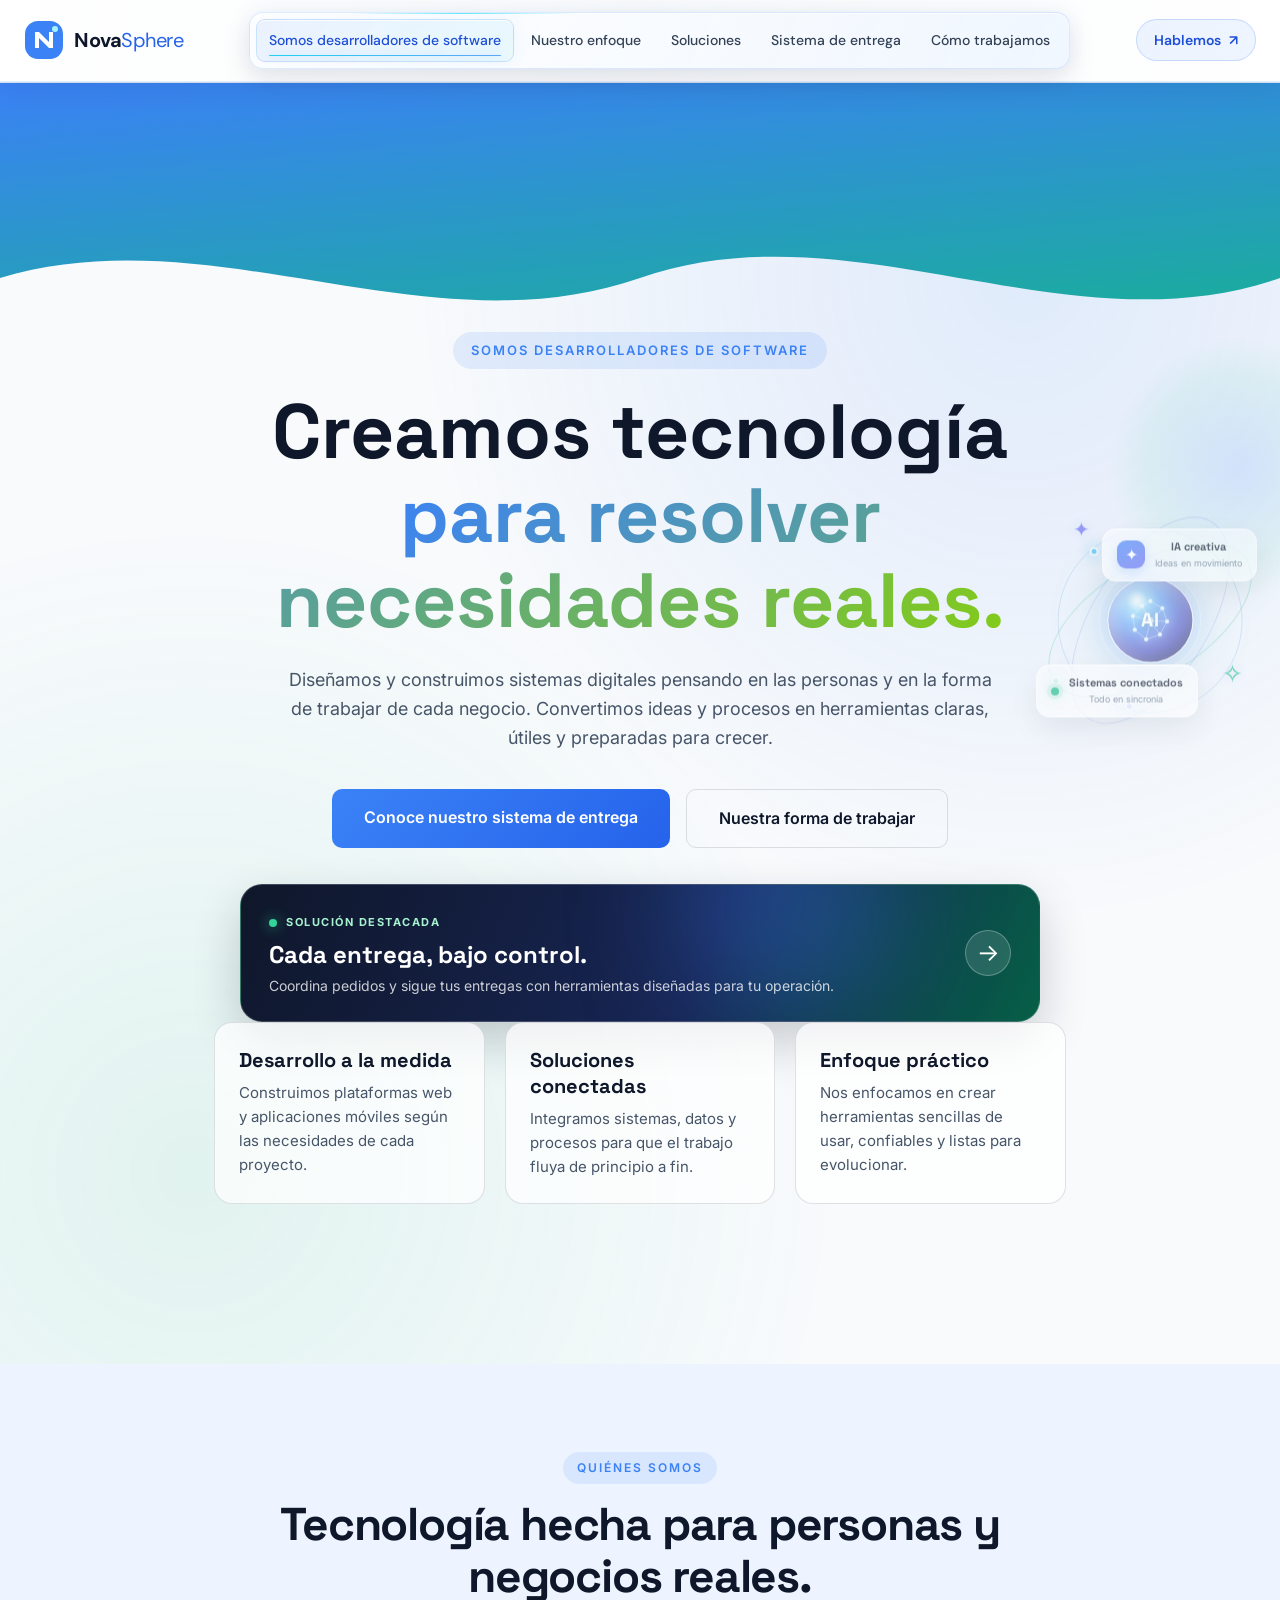
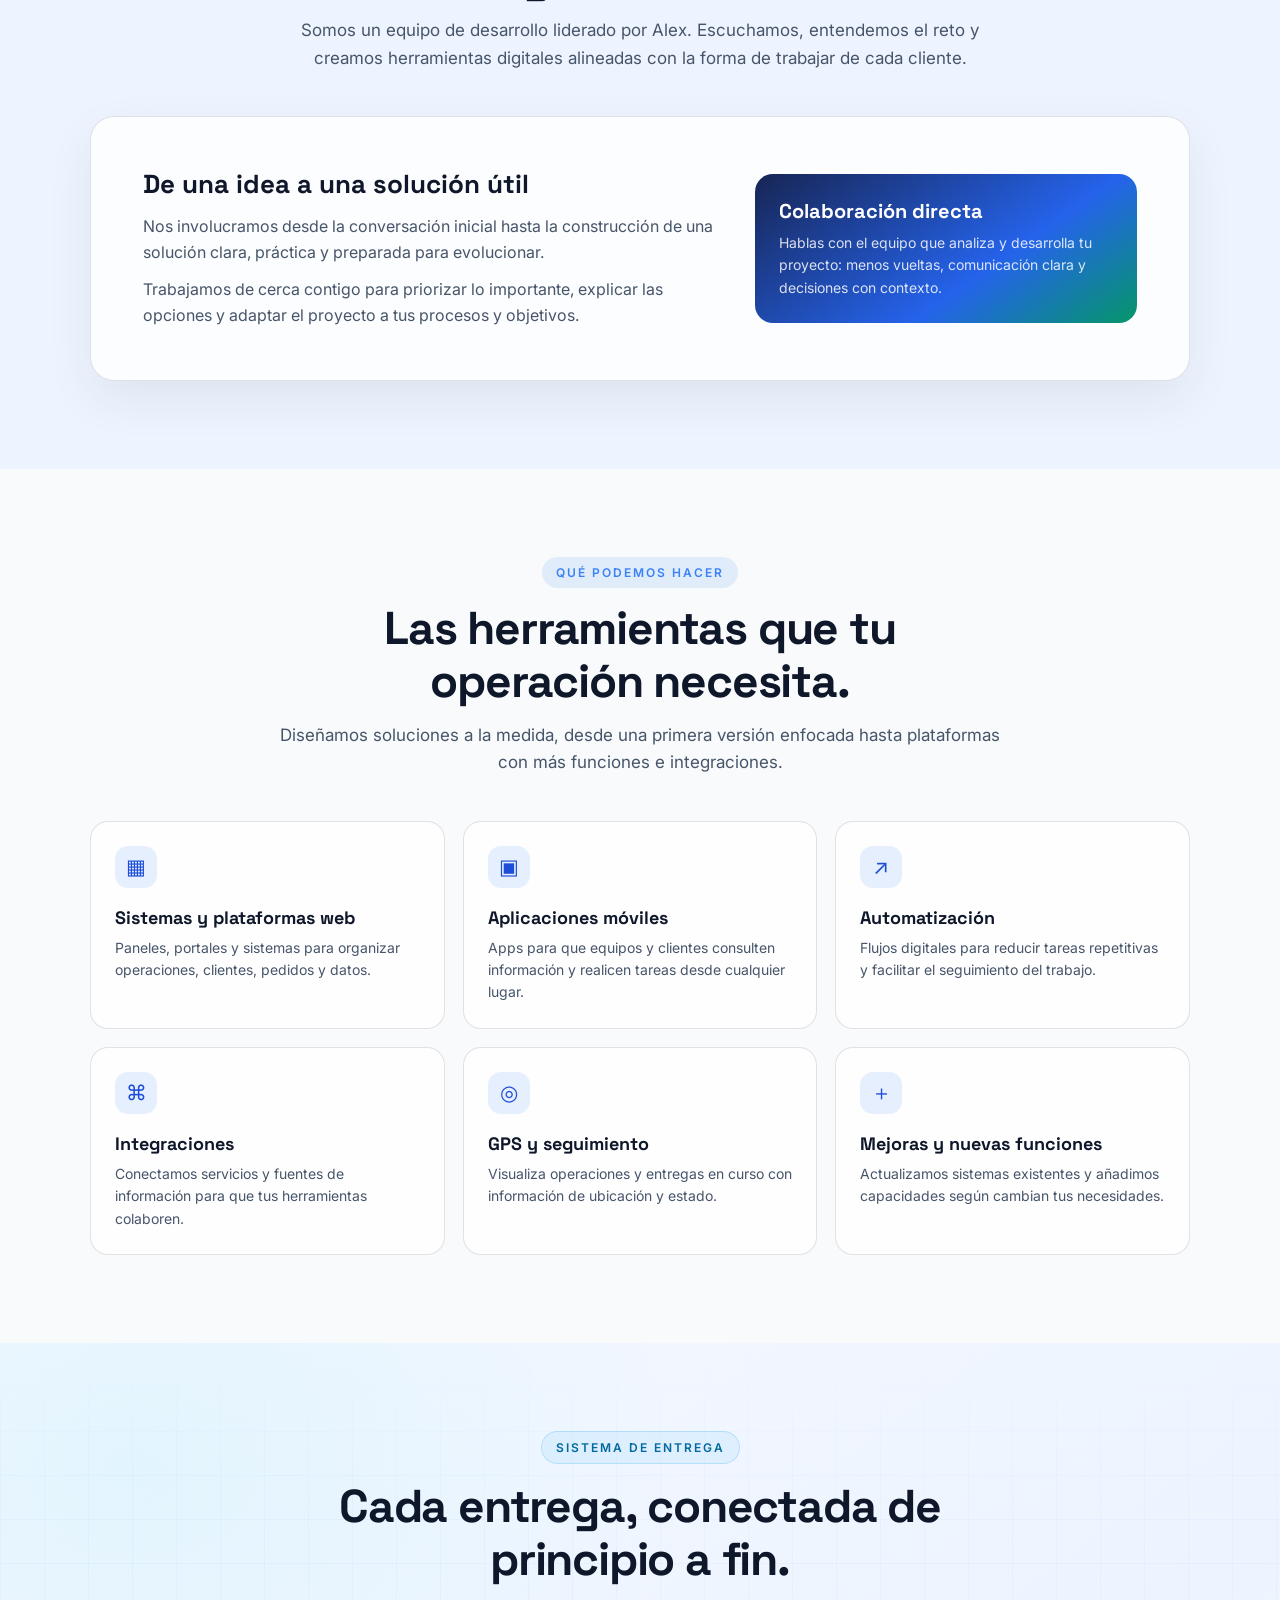
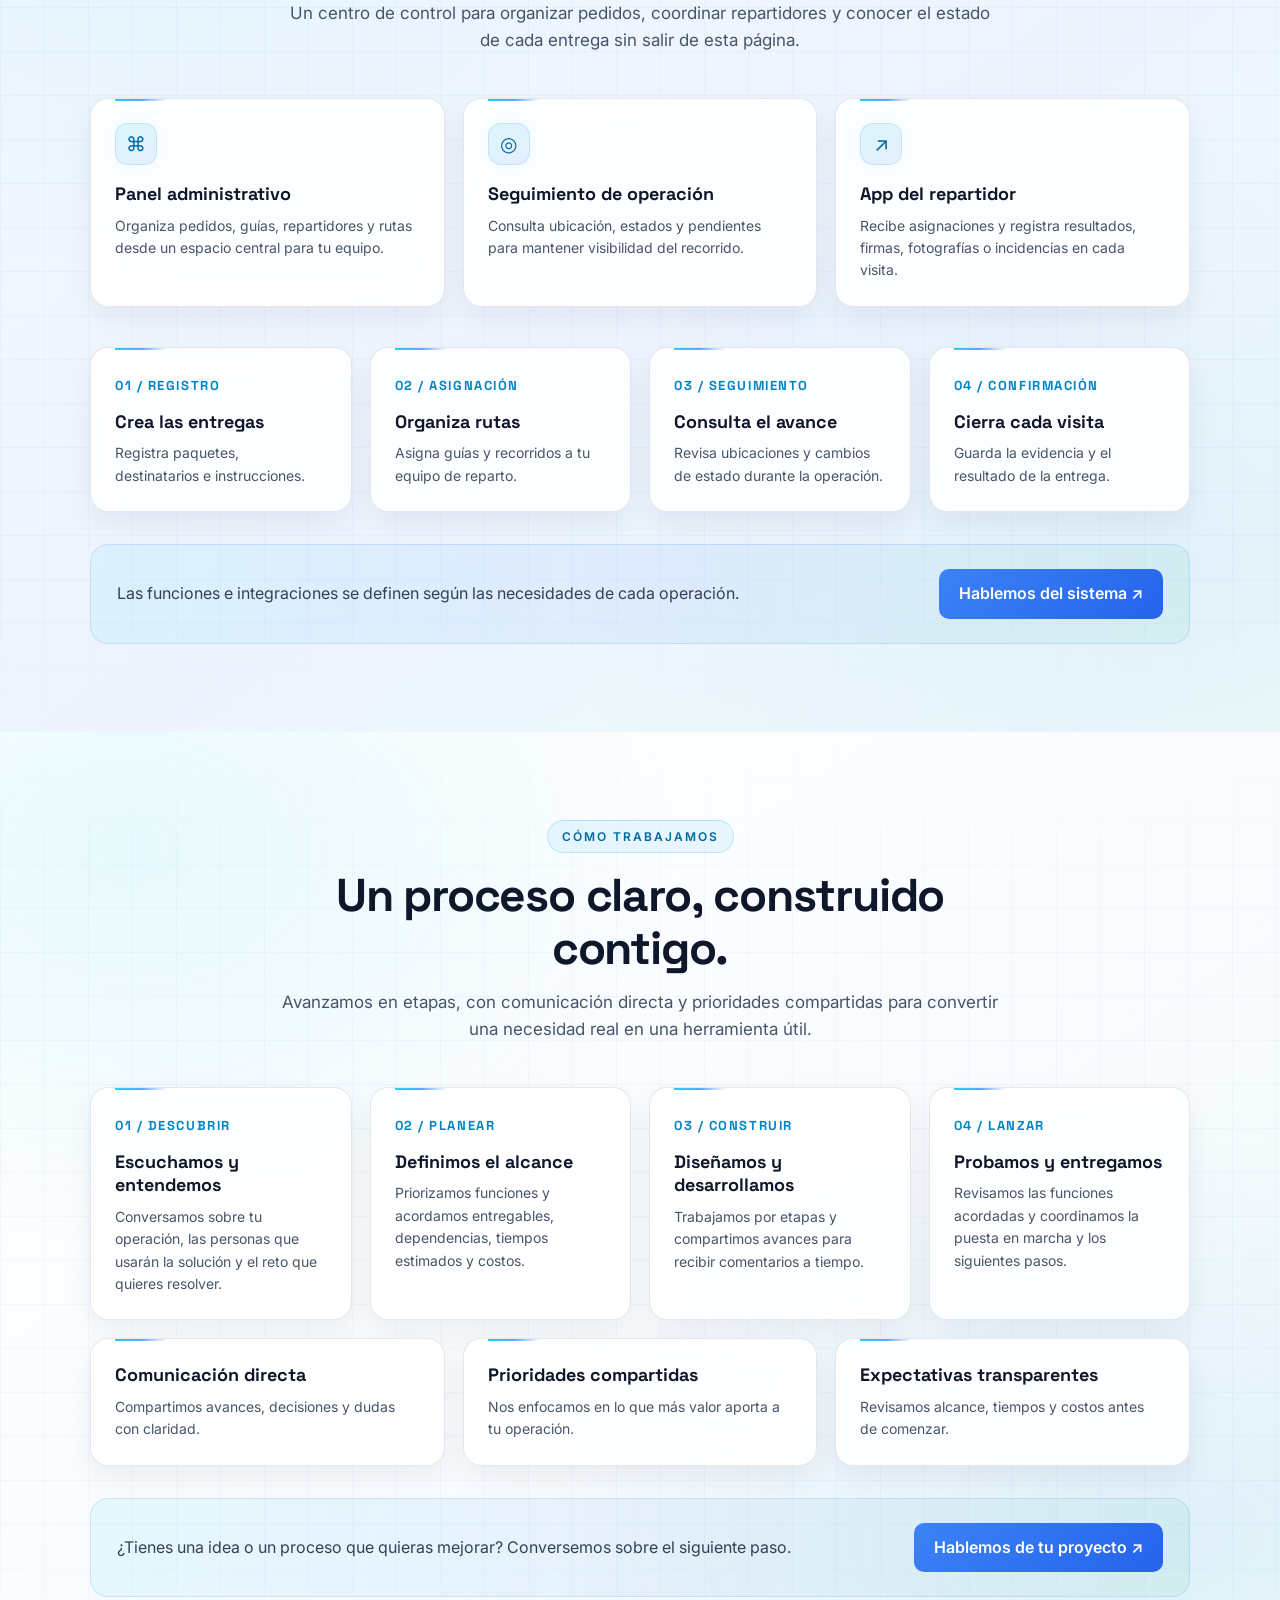
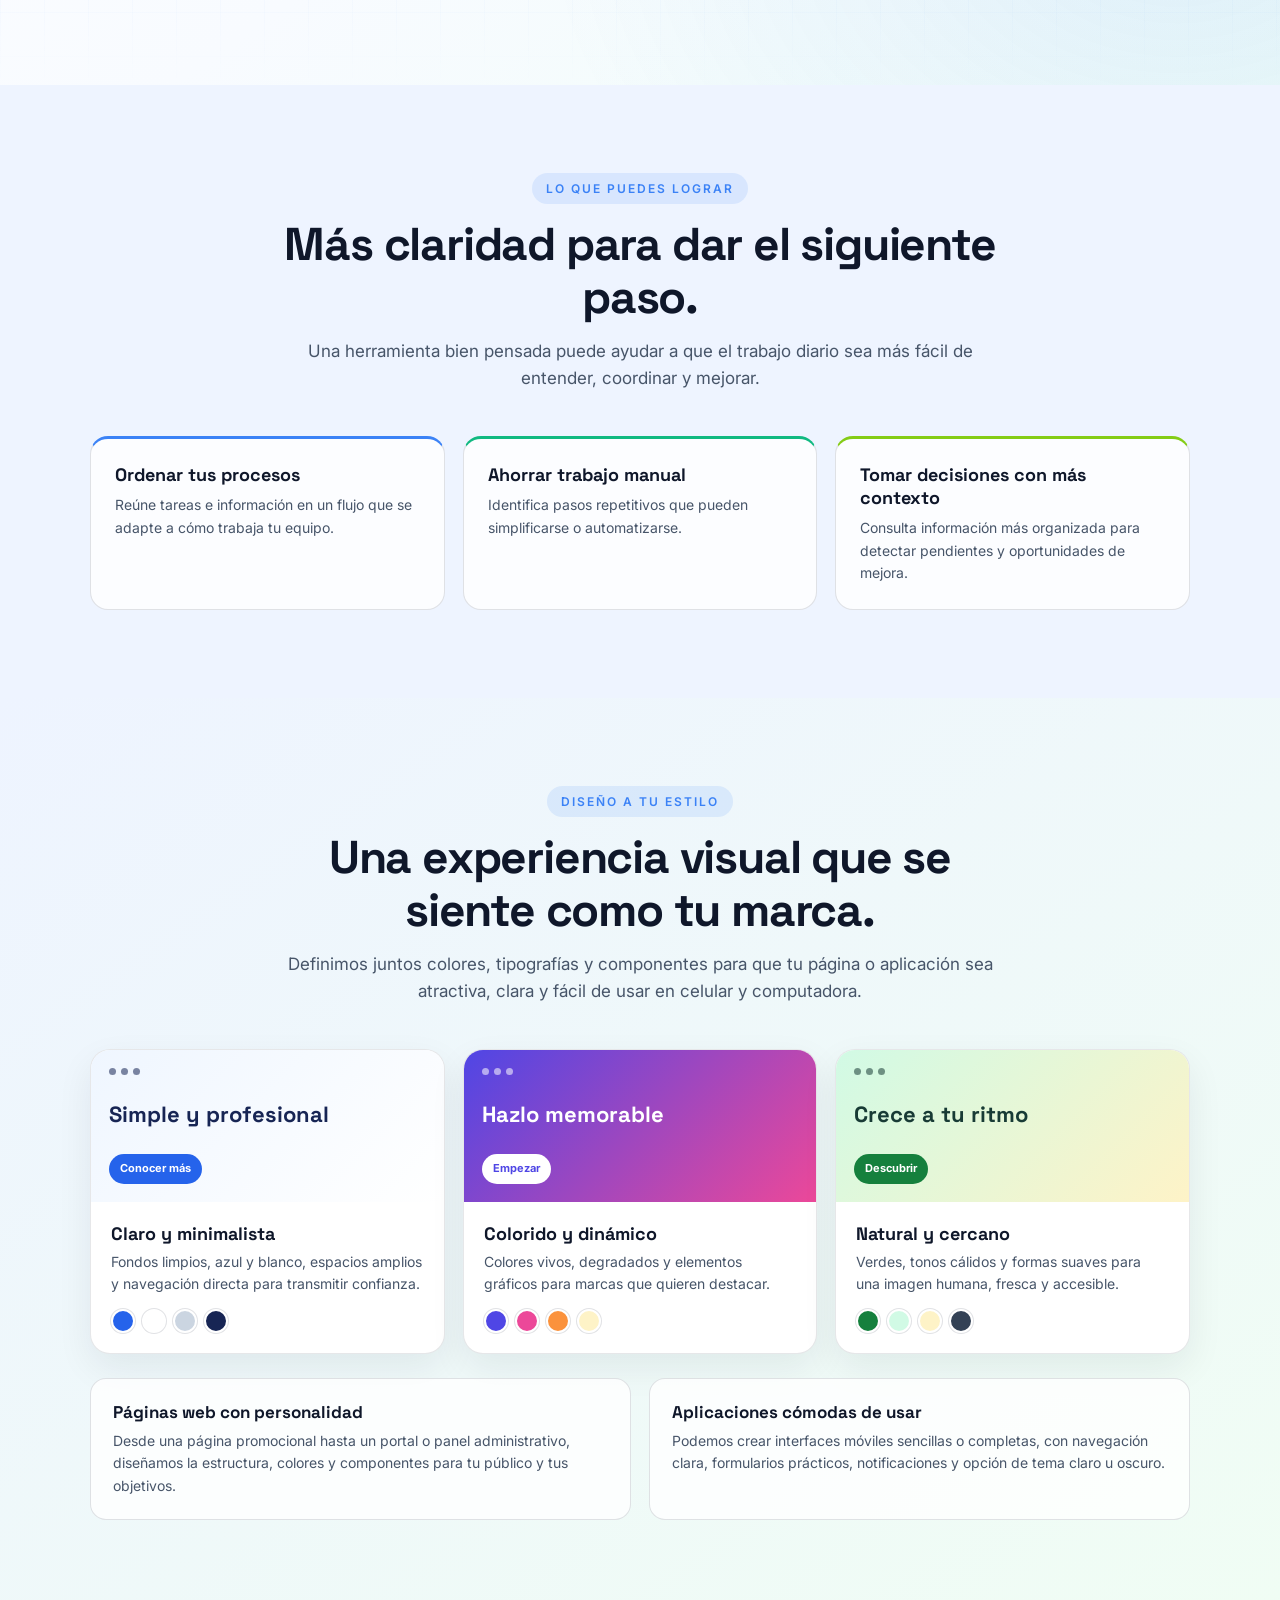
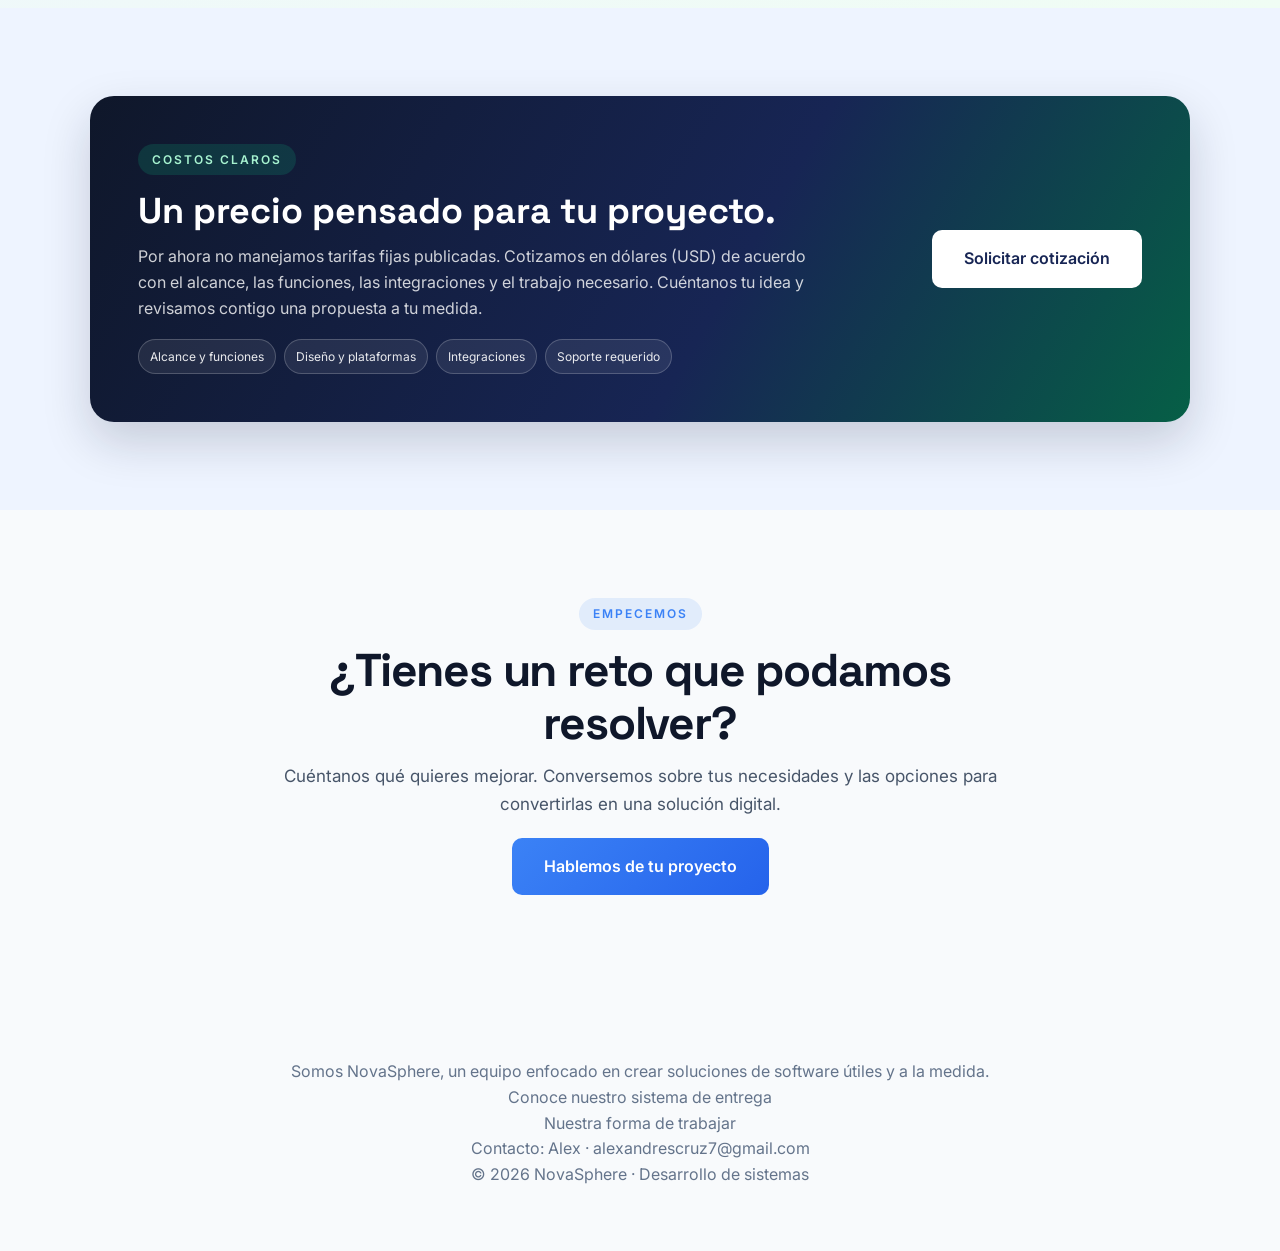
==== commit f9732959: "Restore local NovaSphere site and Pages deployment Co-authored-by: Copilot <223556219+Copilot@users." ====
--- a/site/index.html
+++ b/site/index.html
@@ -1,70 +1,850 @@
-<!doctype html>
+<!DOCTYPE html>
 <html lang="es">
 <head>
-  <meta charset="utf-8">
-  <meta name="viewport" content="width=device-width, initial-scale=1">
-  <meta name="theme-color" content="#070b16">
-  <meta name="description" content="NovaSphere diseña y desarrolla software a la medida: plataformas web, aplicaciones, automatización e inteligencia artificial aplicada a procesos reales.">
-  <title>NovaSphere — Tecnología que piensa hacia adelante</title>
-  <link rel="icon" type="image/svg+xml" href="assets/novasphere-logo.svg">
-  <link rel="preconnect" href="https://fonts.googleapis.com">
-  <link rel="preconnect" href="https://fonts.gstatic.com" crossorigin>
-  <link href="https://fonts.googleapis.com/css2?family=DM+Sans:wght@400;500;600;700&family=Space+Grotesk:wght@400;500;600;700&display=swap" rel="stylesheet">
-  <link rel="stylesheet" href="ai-home.css">
+  <meta charset="UTF-8" />
+  <meta name="viewport" content="width=device-width, initial-scale=1.0" />
+  <meta name="description" content="Somos desarrolladores de software. Creamos sistemas web y aplicaciones a la medida para resolver necesidades reales de cada negocio." />
+  <meta name="theme-color" content="#f8fafc" />
+  <title>NovaSphere — Desarrollo de sistemas</title>
+  <link rel="preconnect" href="https://fonts.googleapis.com" />
+  <link rel="preconnect" href="https://fonts.gstatic.com" crossorigin />
+  <link href="https://fonts.googleapis.com/css2?family=DM+Sans:wght@400;500;600;700&display=swap" rel="stylesheet" />
+  <link href="https://fonts.googleapis.com/css2?family=Inter:wght@400;500;600;700;800;900&family=Space+Grotesk:wght@400;500;600;700&display=swap" rel="stylesheet" />
+  <link rel="icon" type="image/svg+xml" href="assets/novasphere-logo.svg" />
+  <link rel="stylesheet" href="styles.css" />
+  <link rel="stylesheet" href="promo-motion.css" />
+  <style>
+    .developer-hero {
+      position: relative;
+      isolation: isolate;
+      overflow: hidden;
+      min-height: 100vh;
+      display: grid;
+      place-items: center;
+      padding: 130px 24px 80px;
+      background:
+        radial-gradient(ellipse at 80% 15%, rgba(59,130,246,.13), transparent 42%),
+        radial-gradient(ellipse at 15% 85%, rgba(16,185,129,.1), transparent 42%),
+        var(--bg);
+      text-align: center;
+    }
+    .developer-hero .hero-content { position: relative; z-index: 2; max-width: 900px; }
+    .developer-hero .hero-subtitle { max-width: 720px; }
+    .delivery-spotlight {
+      position: relative;
+      display: grid;
+      grid-template-columns: minmax(0, 1fr) auto;
+      align-items: center;
+      gap: 24px;
+      width: min(100%, 800px);
+      margin: 36px auto 0;
+      padding: 24px 28px;
+      overflow: hidden;
+      border: 1px solid rgba(255, 255, 255, .2);
+      border-radius: 22px;
+      color: #fff;
+      text-align: left;
+      background: linear-gradient(115deg, #0f172a, #172554 58%, #065f46);
+      box-shadow: 0 20px 48px rgba(15, 23, 42, .2);
+      transition: transform .25s ease, box-shadow .25s ease;
+    }
+    .delivery-spotlight::before {
+      position: absolute;
+      top: -90px;
+      right: 18%;
+      width: 220px;
+      height: 220px;
+      border-radius: 50%;
+      background: rgba(59, 130, 246, .3);
+      filter: blur(55px);
+      content: "";
+      pointer-events: none;
+    }
+    .delivery-spotlight:hover {
+      transform: translateY(-4px);
+      box-shadow: 0 26px 56px rgba(15, 23, 42, .26);
+    }
+    .delivery-spotlight:focus-visible {
+      outline: 3px solid #3b82f6;
+      outline-offset: 4px;
+    }
+    .spotlight-copy, .spotlight-arrow { position: relative; z-index: 1; }
+    .spotlight-label {
+      display: inline-flex;
+      align-items: center;
+      gap: 9px;
+      margin-bottom: 8px;
+      color: #a7f3d0;
+      font-size: 11px;
+      font-weight: 700;
+      letter-spacing: 1.5px;
+      text-transform: uppercase;
+    }
+    .spotlight-label::before {
+      width: 8px;
+      height: 8px;
+      border-radius: 50%;
+      background: #34d399;
+      box-shadow: 0 0 14px rgba(52, 211, 153, .8);
+      content: "";
+    }
+    .spotlight-copy h2 {
+      margin-bottom: 5px;
+      font: 700 clamp(19px, 2.5vw, 24px)/1.25 'Space Grotesk', sans-serif;
+    }
+    .spotlight-copy p { color: rgba(255, 255, 255, .78); font-size: 14px; }
+    .spotlight-arrow {
+      display: grid;
+      width: 46px;
+      height: 46px;
+      place-items: center;
+      border: 1px solid rgba(255, 255, 255, .28);
+      border-radius: 50%;
+      color: #fff;
+      background: rgba(255, 255, 255, .12);
+      font-size: 24px;
+      transition: transform .25s ease, background .25s ease;
+    }
+    .delivery-spotlight:hover .spotlight-arrow {
+      transform: translateX(4px);
+      background: rgba(255, 255, 255, .22);
+    }
+    .developer-wave {
+      position: absolute;
+      z-index: 1;
+      top: 0;
+      left: 0;
+      width: 200%;
+      height: min(38vh, 320px);
+      pointer-events: none;
+      animation: developer-wave-drift 18s ease-in-out infinite alternate;
+    }
+    .developer-wave path { fill: url(#developer-wave-gradient); }
+    .developer-wave-back {
+      top: 16px;
+      opacity: .42;
+      animation-duration: 25s;
+      animation-direction: alternate-reverse;
+    }
+    .developer-wave-back path { fill: #60a5fa; opacity: .23; }
+    @keyframes developer-wave-drift {
+      from { transform: translateX(-2%); }
+      to { transform: translateX(-50%); }
+    }
+    .developer-values {
+      display: grid;
+      grid-template-columns: repeat(3, minmax(0, 1fr));
+      gap: 20px;
+      text-align: left;
+    }
+    .developer-value {
+      padding: 24px;
+      border: 1px solid var(--border);
+      border-radius: 18px;
+      background: rgba(255,255,255,.72);
+    }
+    .developer-value h2 { margin-bottom: 8px; font: 700 20px 'Space Grotesk', sans-serif; }
+    .developer-value p { color: var(--text-secondary); font-size: 15px; }
+    .home-details { padding: 88px 24px; }
+    .home-details:nth-of-type(even) { background: #eef4ff; }
+    .home-container { width: min(100%, 1100px); margin: 0 auto; }
+    .home-details.home-product-section {
+      position: relative;
+      overflow: hidden;
+      color: #0f172a;
+      background:
+        radial-gradient(ellipse at 10% 12%, rgba(34,211,238,.1), transparent 34%),
+        radial-gradient(ellipse at 92% 84%, rgba(59,130,246,.1), transparent 38%),
+        linear-gradient(145deg, #fff, #f8fbff 58%, #f0fdf9);
+    }
+    .home-details.home-product-section::before {
+      position: absolute;
+      inset: 0;
+      background-image: linear-gradient(rgba(59,130,246,.045) 1px, transparent 1px), linear-gradient(90deg, rgba(59,130,246,.045) 1px, transparent 1px);
+      background-size: 44px 44px;
+      content: "";
+      pointer-events: none;
+      mask-image: linear-gradient(to bottom, transparent, #000 18%, #000 84%, transparent);
+    }
+    .home-details.home-product-section > .home-container { position: relative; z-index: 1; }
+    .home-details.home-product-section:nth-of-type(even) {
+      background:
+        radial-gradient(ellipse at 10% 12%, rgba(34,211,238,.08), transparent 34%),
+        radial-gradient(ellipse at 92% 84%, rgba(59,130,246,.08), transparent 38%),
+        linear-gradient(145deg, #f4f8ff, #edf4ff 58%, #f0fdf9);
+    }
+    .home-details.home-product-section .home-section-heading h2 { color: #0f172a; }
+    .home-details.home-product-section .home-section-heading p { color: #475569; }
+    .home-details.home-product-section .section-tag {
+      color: #0369a1;
+      border: 1px solid rgba(14,165,233,.2);
+      background: rgba(14,165,233,.08);
+    }
+    .delivery-info-grid,
+    .delivery-flow-grid,
+    .work-process-grid,
+    .work-principles-grid {
+      display: grid;
+      grid-template-columns: repeat(3, minmax(0, 1fr));
+      gap: 18px;
+    }
+    .delivery-info-card,
+    .delivery-flow-card,
+    .work-process-card,
+    .work-principle-card {
+      position: relative;
+      overflow: hidden;
+      padding: 24px;
+      border: 1px solid rgba(15,23,42,.1);
+      border-radius: 18px;
+      background: rgba(255,255,255,.88);
+      box-shadow: 0 12px 30px rgba(15,23,42,.06), inset 0 1px 0 rgba(255,255,255,.9);
+      backdrop-filter: blur(12px);
+    }
+    .delivery-info-card::before,
+    .delivery-flow-card::before,
+    .work-process-card::before,
+    .work-principle-card::before {
+      position: absolute;
+      top: 0;
+      left: 24px;
+      width: 52px;
+      height: 2px;
+      background: linear-gradient(90deg, #22d3ee, #60a5fa, transparent);
+      content: "";
+    }
+    .delivery-info-card h3,
+    .delivery-flow-card h3,
+    .work-process-card h3,
+    .work-principle-card h3 {
+      margin-bottom: 9px;
+      color: #0f172a;
+      font: 700 18px/1.3 'Space Grotesk', sans-serif;
+    }
+    .delivery-info-card p,
+    .delivery-flow-card p,
+    .work-process-card p,
+    .work-principle-card p { color: #475569; font-size: 14px; }
+    .delivery-info-icon {
+      display: grid;
+      width: 42px;
+      height: 42px;
+      margin-bottom: 17px;
+      place-items: center;
+      border: 1px solid rgba(59,130,246,.16);
+      border-radius: 13px;
+      color: #0369a1;
+      background: linear-gradient(145deg, rgba(34,211,238,.16), rgba(59,130,246,.12));
+      box-shadow: 0 0 22px rgba(34,211,238,.08);
+      font-size: 20px;
+    }
+    .delivery-flow-grid { grid-template-columns: repeat(4, minmax(0, 1fr)); margin-top: 40px; }
+    .delivery-flow-card > span,
+    .work-process-card > span {
+      display: inline-flex;
+      margin-bottom: 16px;
+      color: #0284c7;
+      font: 700 13px 'Space Grotesk', sans-serif;
+      letter-spacing: .12em;
+    }
+    .work-process-grid { grid-template-columns: repeat(4, minmax(0, 1fr)); }
+    .work-principles-grid { margin-top: 18px; }
+    .home-product-cta {
+      display: flex;
+      align-items: center;
+      justify-content: space-between;
+      gap: 24px;
+      margin-top: 32px;
+      padding: 24px 26px;
+      border: 1px solid rgba(59,130,246,.16);
+      border-radius: 18px;
+      background: linear-gradient(100deg, rgba(34,211,238,.09), rgba(59,130,246,.08), rgba(16,185,129,.07));
+    }
+    .home-product-cta p { color: #334155; }
+    .home-product-cta .btn-primary { flex: 0 0 auto; padding: 12px 20px; }
+    .home-product-section .section-tag + h2 { margin-top: 2px; }
+    .home-section-heading { max-width: 720px; margin: 0 auto 44px; text-align: center; }
+    .home-section-heading .section-tag { margin-bottom: 14px; }
+    .home-section-heading h2 {
+      margin-bottom: 14px;
+      font: 700 clamp(30px, 4.5vw, 46px)/1.15 'Space Grotesk', sans-serif;
+      letter-spacing: -1.2px;
+    }
+    .home-section-heading p { color: var(--text-secondary); font-size: 17px; }
+    .about-panel {
+      display: grid;
+      grid-template-columns: minmax(0, 1.2fr) minmax(240px, .8fr);
+      gap: 40px;
+      align-items: center;
+      padding: clamp(26px, 5vw, 52px);
+      border: 1px solid var(--border);
+      border-radius: 24px;
+      background: rgba(255,255,255,.8);
+      box-shadow: 0 18px 48px rgba(15,23,42,.07);
+    }
+    .about-panel h3 { margin-bottom: 14px; font: 700 26px/1.2 'Space Grotesk', sans-serif; }
+    .about-panel p { color: var(--text-secondary); }
+    .about-panel p + p { margin-top: 12px; }
+    .about-highlight {
+      padding: 24px;
+      border-radius: 18px;
+      color: #fff;
+      background: linear-gradient(145deg, #172554, #2563eb 62%, #059669);
+    }
+    .about-highlight strong { display: block; margin-bottom: 8px; font: 700 20px 'Space Grotesk', sans-serif; }
+    .about-highlight p { color: rgba(255,255,255,.84); font-size: 14px; }
+    .services-grid, .outcomes-grid {
+      display: grid;
+      grid-template-columns: repeat(3, minmax(0, 1fr));
+      gap: 18px;
+    }
+    .service-card, .outcome-card {
+      padding: 24px;
+      border: 1px solid var(--border);
+      border-radius: 18px;
+      background: rgba(255,255,255,.82);
+      transition: transform .2s ease, box-shadow .2s ease;
+    }
+    .service-card:hover, .outcome-card:hover {
+      transform: translateY(-4px);
+      box-shadow: 0 16px 32px rgba(15,23,42,.1);
+    }
+    .service-icon {
+      display: grid;
+      width: 42px;
+      height: 42px;
+      margin-bottom: 18px;
+      place-items: center;
+      border-radius: 13px;
+      color: #1d4ed8;
+      background: rgba(59,130,246,.12);
+      font-size: 21px;
+    }
+    .service-card h3, .outcome-card h3 { margin-bottom: 8px; font: 700 18px 'Space Grotesk', sans-serif; }
+    .service-card p, .outcome-card p { color: var(--text-secondary); font-size: 14px; }
+    .outcome-card { border-top: 3px solid #3b82f6; }
+    .outcome-card:nth-child(2) { border-top-color: #10b981; }
+    .outcome-card:nth-child(3) { border-top-color: #84cc16; }
+    .pricing-panel {
+      display: grid;
+      grid-template-columns: minmax(0, 1fr) auto;
+      align-items: center;
+      gap: 28px;
+      padding: clamp(26px, 5vw, 48px);
+      border-radius: 24px;
+      color: #fff;
+      background: linear-gradient(120deg, #0f172a, #172554 58%, #065f46);
+      box-shadow: 0 20px 48px rgba(15,23,42,.18);
+    }
+    .pricing-panel .section-tag { color: #a7f3d0; background: rgba(16,185,129,.18); }
+    .pricing-panel h2 { margin-bottom: 12px; font: 700 clamp(26px, 4vw, 36px)/1.15 'Space Grotesk', sans-serif; }
+    .pricing-panel p { max-width: 680px; color: rgba(255,255,255,.8); }
+    .pricing-factors { display: flex; flex-wrap: wrap; gap: 8px; margin-top: 18px; }
+    .pricing-factors span {
+      padding: 7px 11px;
+      border: 1px solid rgba(255,255,255,.2);
+      border-radius: 999px;
+      color: rgba(255,255,255,.9);
+      background: rgba(255,255,255,.08);
+      font-size: 12px;
+    }
+    .pricing-panel .btn-primary { white-space: nowrap; background: #fff; color: #172554; }
+    .pricing-panel .btn-primary:hover { background: #eff6ff; box-shadow: 0 8px 24px rgba(255,255,255,.18); }
+    .home-cta { text-align: center; }
+    .home-cta .btn-primary { display: inline-flex; margin-top: 20px; }
+    .visual-design-section { background: linear-gradient(145deg, #eef4ff, #f0fdf4); }
+    .visual-style-grid {
+      display: grid;
+      grid-template-columns: repeat(3, minmax(0, 1fr));
+      gap: 18px;
+    }
+    .visual-style-card {
+      overflow: hidden;
+      border: 1px solid rgba(15,23,42,.1);
+      border-radius: 20px;
+      background: #fff;
+      box-shadow: 0 14px 36px rgba(15,23,42,.07);
+      transition: transform .2s ease, box-shadow .2s ease;
+    }
+    .visual-style-card:hover {
+      transform: translateY(-4px);
+      box-shadow: 0 20px 42px rgba(15,23,42,.12);
+    }
+    .style-preview {
+      min-height: 152px;
+      padding: 18px;
+      display: flex;
+      flex-direction: column;
+      justify-content: space-between;
+    }
+    .style-preview.light { color: #172554; background: linear-gradient(135deg, #eff6ff, #fff); }
+    .style-preview.vibrant { color: #fff; background: linear-gradient(135deg, #4f46e5, #ec4899); }
+    .style-preview.natural { color: #183b35; background: linear-gradient(135deg, #d1fae5, #fef3c7); }
+    .preview-browser { display: flex; gap: 5px; }
+    .preview-browser span { width: 7px; height: 7px; border-radius: 50%; background: currentColor; opacity: .55; }
+    .preview-heading { font: 700 22px/1.15 'Space Grotesk', sans-serif; }
+    .preview-button {
+      align-self: flex-start;
+      padding: 6px 11px;
+      border-radius: 999px;
+      color: #fff;
+      background: #2563eb;
+      font-size: 11px;
+      font-weight: 700;
+    }
+    .vibrant .preview-button { color: #4f46e5; background: #fff; }
+    .natural .preview-button { color: #fff; background: #15803d; }
+    .style-card-copy { padding: 20px; }
+    .style-card-copy h3 { margin-bottom: 6px; font: 700 18px 'Space Grotesk', sans-serif; }
+    .style-card-copy p { color: var(--text-secondary); font-size: 14px; }
+    .palette-swatches { display: flex; gap: 7px; margin-top: 13px; }
+    .palette-swatches span { width: 24px; height: 24px; border: 2px solid #fff; border-radius: 50%; box-shadow: 0 0 0 1px rgba(15,23,42,.12); }
+    .design-options {
+      display: grid;
+      grid-template-columns: repeat(2, minmax(0, 1fr));
+      gap: 18px;
+      margin-top: 24px;
+    }
+    .design-option {
+      padding: 22px;
+      border: 1px solid var(--border);
+      border-radius: 16px;
+      background: rgba(255,255,255,.8);
+    }
+    .design-option h3 { margin-bottom: 7px; font: 700 17px 'Space Grotesk', sans-serif; }
+    .design-option p { color: var(--text-secondary); font-size: 14px; }
+    .developer-contact { padding: 32px 24px 64px; text-align: center; color: var(--text-muted); }
+    @media (max-width: 700px) {
+      .developer-values { grid-template-columns: 1fr; }
+      .developer-value { text-align: center; }
+      .developer-wave { height: 260px; }
+      .delivery-spotlight { gap: 14px; padding: 21px; }
+      .spotlight-arrow { width: 40px; height: 40px; }
+      .home-details { padding: 68px 20px; }
+      .about-panel, .pricing-panel { grid-template-columns: 1fr; }
+      .services-grid, .outcomes-grid { grid-template-columns: 1fr; }
+      .visual-style-grid, .design-options { grid-template-columns: 1fr; }
+      .pricing-panel .btn-primary { justify-self: start; white-space: normal; }
+      .delivery-info-grid,
+      .delivery-flow-grid,
+      .work-process-grid,
+      .work-principles-grid { grid-template-columns: 1fr; }
+      .home-product-cta { align-items: stretch; flex-direction: column; }
+      .home-product-cta .btn-primary { align-self: flex-start; }
+    }
+    @media (min-width: 701px) and (max-width: 950px) {
+      .services-grid, .outcomes-grid, .visual-style-grid { grid-template-columns: repeat(2, minmax(0, 1fr)); }
+      .delivery-flow-grid,
+      .work-process-grid { grid-template-columns: repeat(2, minmax(0, 1fr)); }
+    }
+    @media (prefers-reduced-motion: reduce) {
+      .developer-wave,
+      .delivery-spotlight,
+      .spotlight-arrow { animation: none; }
+      .delivery-spotlight, .spotlight-arrow { transition: none; }
+    }
+  </style>
 </head>
-<body>
-  <div class="ambient ambient-one" aria-hidden="true"></div><div class="ambient ambient-two" aria-hidden="true"></div>
-  <header class="topbar">
-    <a class="brand" href="index.html" aria-label="NovaSphere, inicio"><span class="brand-mark" aria-hidden="true"><svg viewBox="0 0 40 40"><rect x="1" y="1" width="38" height="38" rx="13" fill="currentColor"/><path d="M11 28V12h4l10 10V12h4v16h-4L15 18v10z" fill="#fff"/><circle cx="31" cy="9" r="3" fill="#a5f3fc"/></svg></span><span>Nova<span class="brand-light">Sphere</span></span></a>
-    <button class="menu-toggle" type="button" aria-label="Abrir menú" aria-expanded="false" aria-controls="main-nav"><span></span><span></span></button>
-    <nav class="nav" id="main-nav" aria-label="Navegación principal"><a href="#soluciones">Soluciones</a><a href="#enfoque">Nuestro enfoque</a><a href="sistema-entrega.html">Sistema de entrega</a><a href="nuestra-forma-de-trabajar.html">Cómo trabajamos</a></nav>
-    <a class="nav-cta" href="mailto:alexandrescruz7@gmail.com?subject=Hablemos%20de%20mi%20proyecto">Hablemos <span aria-hidden="true">↗</span></a>
+<body class="home-page">
+  <header class="navbar">
+    <div class="nav-container">
+      <a href="index.html" class="logo" aria-label="NovaSphere, inicio">
+        <span class="logo-mark" aria-hidden="true">
+          <svg viewBox="0 0 40 40">
+          <rect x="1" y="1" width="38" height="38" rx="13" fill="currentColor"/>
+          <path d="M11 28V12h4l10 10V12h4v16h-4L15 18v10z" fill="#fff"/>
+          <circle cx="31" cy="9" r="3" fill="#a5f3fc"/>
+          </svg>
+        </span>
+        <span>Nova<span class="brand-light">Sphere</span></span>
+      </a>
+      <button class="hamburger" id="hamburger" type="button" aria-label="Abrir menú" aria-expanded="false" aria-controls="main-nav"><span></span><span></span></button>
+      <nav class="nav-links" id="main-nav" aria-label="Navegación principal">
+        <a href="#inicio">Somos desarrolladores de software</a>
+        <a href="#nosotros">Nuestro enfoque</a>
+        <a href="#servicios">Soluciones</a>
+        <a href="#sistema-entrega">Sistema de entrega</a>
+        <a href="#como-trabajamos">Cómo trabajamos</a>
+      </nav>
+      <a class="nav-cta" href="mailto:alexandrescruz7@gmail.com?subject=Hablemos%20de%20mi%20proyecto">Hablemos <span aria-hidden="true">↗</span></a>
+    </div>
   </header>
+
   <main>
-    <section class="hero" id="inicio">
-      <div class="hero-copy reveal"><div class="eyebrow"><span class="live-dot"></span> SOFTWARE · AUTOMATIZACIÓN · IA APLICADA</div>
-        <h1>Tu próxima gran idea<br>merece <span class="gradient">tecnología extraordinaria.</span></h1>
-        <p class="hero-lead">Diseñamos y desarrollamos soluciones digitales a la medida que convierten procesos complejos en experiencias simples, útiles y listas para crecer.</p>
-        <div class="hero-buttons"><a class="button button-primary" href="mailto:alexandrescruz7@gmail.com?subject=Hablemos%20de%20mi%20proyecto">Cuéntanos tu idea <span aria-hidden="true">↗</span></a><a class="text-link" href="#soluciones">Explora lo que hacemos <span aria-hidden="true">↓</span></a></div>
-        <div class="trust-line"><div class="avatar-stack" aria-hidden="true"><span>N</span><span>✦</span><span>AI</span></div><span>Soluciones pensadas para personas y negocios reales.</span></div>
-      </div>
-      <div class="hero-visual reveal" aria-label="Vista previa de un panel inteligente de NovaSphere">
-        <div class="orbit orbit-a"></div><div class="orbit orbit-b"></div><div class="orb-core"><span>✳</span></div>
-        <div class="float-chip chip-top"><span class="chip-icon">✦</span><span><b>Ideas en movimiento</b><small>Del concepto a la realidad</small></span><span class="chip-check">✓</span></div>
-        <div class="dashboard">
-          <div class="dash-top"><div class="window-dots"><i></i><i></i><i></i></div><span>novasphere / workspace</span><span class="dash-menu">···</span></div>
-          <div class="dash-body"><aside class="dash-sidebar"><div class="mini-brand"><span>✳</span> NovaSphere</div><div class="side-item selected"><span>◫</span> Resumen</div><div class="side-item"><span>⌘</span> Proyectos</div><div class="side-item"><span>⌁</span> Automatización</div><div class="side-item"><span>✧</span> Inteligencia</div><div class="side-bottom"><span class="status-pulse"></span> Sistemas conectados</div></aside>
-            <div class="dash-main"><div class="dash-heading"><div><small>VISTA GENERAL</small><h2>Todo en perspectiva.</h2></div><div class="dash-date">● En línea</div></div>
-              <div class="metric-row"><div class="metric"><span>Proyectos activos</span><b>04</b><small class="positive">↗ En desarrollo</small></div><div class="metric"><span>Procesos conectados</span><b>12</b><small class="neutral">Flujo unificado</small></div></div>
-              <div class="chart-card"><div class="chart-heading"><span>Actividad del proyecto</span><span class="chart-period">Últimos 7 días⌄</span></div><div class="chart"><div class="chart-grid"></div><svg viewBox="0 0 500 130" preserveAspectRatio="none" aria-hidden="true"><defs><linearGradient id="fill" x1="0" x2="0" y1="0" y2="1"><stop offset="0" stop-color="#8b7bff" stop-opacity=".35"/><stop offset="1" stop-color="#8b7bff" stop-opacity="0"/></linearGradient></defs><path class="chart-fill" d="M0 104 C35 98 44 66 80 78 S130 103 166 62 S213 81 250 49 S300 66 335 34 S389 72 420 24 S465 49 500 12 V130 H0Z"/><path class="chart-line" d="M0 104 C35 98 44 66 80 78 S130 103 166 62 S213 81 250 49 S300 66 335 34 S389 72 420 24 S465 49 500 12"/></svg></div><div class="chart-labels"><span>LUN</span><span>MAR</span><span>MIÉ</span><span>JUE</span><span>VIE</span><span>SÁB</span><span>DOM</span></div></div>
-              <div class="ai-note"><span class="ai-spark">✦</span><div><b>Un espacio para nuevas posibilidades</b><small>Automatización e IA, aplicadas donde generan valor.</small></div><span class="note-arrow">↗</span></div>
+    <section class="developer-hero" id="inicio">
+      <svg class="developer-wave developer-wave-back" viewBox="0 0 2880 320" preserveAspectRatio="none" aria-hidden="true">
+        <path d="M0 170 C240 90 480 234 720 170 C960 106 1200 234 1440 170 C1680 90 1920 234 2160 170 C2400 106 2640 234 2880 170 V0 H0Z" />
+      </svg>
+      <svg class="developer-wave" viewBox="0 0 2880 320" preserveAspectRatio="none" aria-hidden="true">
+        <defs>
+          <linearGradient id="developer-wave-gradient" x1="0" x2="1" y1="0" y2="1">
+            <stop offset="0%" stop-color="#3b82f6" />
+            <stop offset="100%" stop-color="#10b981" />
+          </linearGradient>
+        </defs>
+        <path d="M0 196 C240 132 480 270 720 196 C960 122 1200 270 1440 196 C1680 132 1920 270 2160 196 C2400 122 2640 270 2880 196 V0 H0Z" />
+      </svg>
+      <div class="ai-scene" aria-hidden="true">
+        <div class="ai-orbit ai-orbit-one"><span></span></div>
+        <div class="ai-orbit ai-orbit-two"><span></span></div>
+        <div class="ai-orbit ai-orbit-three"><span></span></div>
+        <div class="ai-core">
+          <svg viewBox="0 0 100 100" focusable="false">
+            <path d="M50 17 70 29 78 51 66 73 43 81 24 65 21 42 36 25Z" />
+            <path d="m25 43 25 7 28 1M37 27l13 23 16 23M70 30 50 50 43 79" />
+            <circle cx="50" cy="50" r="5" />
+            <circle cx="50" cy="17" r="3" />
+            <circle cx="70" cy="29" r="3" />
+            <circle cx="78" cy="51" r="3" />
+            <circle cx="66" cy="73" r="3" />
+            <circle cx="43" cy="81" r="3" />
+            <circle cx="24" cy="65" r="3" />
+            <circle cx="21" cy="42" r="3" />
+            <circle cx="36" cy="25" r="3" />
+          </svg>
+          <span>AI</span>
+        </div>
+        <div class="ai-float-card ai-float-card-one">
+          <span class="ai-card-icon" aria-hidden="true">✦</span>
+          <span><strong>IA creativa</strong><small>Ideas en movimiento</small></span>
+        </div>
+        <div class="ai-float-card ai-float-card-two">
+          <span class="ai-live-dot"></span>
+          <span><strong>Sistemas conectados</strong><small>Todo en sincronía</small></span>
+        </div>
+        <span class="ai-scene-spark ai-scene-spark-one">✦</span>
+        <span class="ai-scene-spark ai-scene-spark-two">✧</span>
+      </div>
+      <div class="hero-content">
+        <p class="hero-eyebrow">Somos desarrolladores de software</p>
+        <h1 class="hero-title">
+          Creamos tecnología<br />
+          <span class="gradient-text">para resolver necesidades reales.</span>
+        </h1>
+        <p class="hero-subtitle">
+          Diseñamos y construimos sistemas digitales pensando en las personas
+          y en la forma de trabajar de cada negocio. Convertimos ideas y procesos
+          en herramientas claras, útiles y preparadas para crecer.
+        </p>
+        <div class="hero-actions">
+          <a href="#sistema-entrega" class="btn-primary">Conoce nuestro sistema de entrega</a>
+          <a href="#como-trabajamos" class="btn-secondary">Nuestra forma de trabajar</a>
+        </div>
+        <a class="delivery-spotlight" href="#sistema-entrega" aria-label="Conoce nuestro sistema de entregas con seguimiento GPS">
+          <div class="spotlight-copy">
+            <span class="spotlight-label">Solución destacada</span>
+            <h2>Cada entrega, bajo control.</h2>
+            <p>Coordina pedidos y sigue tus entregas con herramientas diseñadas para tu operación.</p>
+          </div>
+          <span class="spotlight-arrow" aria-hidden="true">→</span>
+        </a>
+        <div class="developer-values">
+          <article class="developer-value">
+            <h2>Desarrollo a la medida</h2>
+            <p>Construimos plataformas web y aplicaciones móviles según las necesidades de cada proyecto.</p>
+          </article>
+          <article class="developer-value">
+            <h2>Soluciones conectadas</h2>
+            <p>Integramos sistemas, datos y procesos para que el trabajo fluya de principio a fin.</p>
+          </article>
+          <article class="developer-value">
+            <h2>Enfoque práctico</h2>
+            <p>Nos enfocamos en crear herramientas sencillas de usar, confiables y listas para evolucionar.</p>
+          </article>
+        </div>
+      </div>
+    </section>
+    <section class="home-details" id="nosotros" aria-labelledby="about-title">
+      <div class="home-container">
+        <div class="home-section-heading">
+          <span class="section-tag">Quiénes somos</span>
+          <h2 id="about-title">Tecnología hecha para personas y negocios reales.</h2>
+          <p>Somos un equipo de desarrollo liderado por Alex. Escuchamos, entendemos el reto y creamos herramientas digitales alineadas con la forma de trabajar de cada cliente.</p>
+        </div>
+        <div class="about-panel">
+          <div>
+            <h3>De una idea a una solución útil</h3>
+            <p>Nos involucramos desde la conversación inicial hasta la construcción de una solución clara, práctica y preparada para evolucionar.</p>
+            <p>Trabajamos de cerca contigo para priorizar lo importante, explicar las opciones y adaptar el proyecto a tus procesos y objetivos.</p>
+          </div>
+          <aside class="about-highlight">
+            <strong>Colaboración directa</strong>
+            <p>Hablas con el equipo que analiza y desarrolla tu proyecto: menos vueltas, comunicación clara y decisiones con contexto.</p>
+          </aside>
+        </div>
+      </div>
+    </section>
+    <section class="home-details" id="servicios" aria-labelledby="services-title">
+      <div class="home-container">
+        <div class="home-section-heading">
+          <span class="section-tag">Qué podemos hacer</span>
+          <h2 id="services-title">Las herramientas que tu operación necesita.</h2>
+          <p>Diseñamos soluciones a la medida, desde una primera versión enfocada hasta plataformas con más funciones e integraciones.</p>
+        </div>
+        <div class="services-grid">
+          <article class="service-card">
+            <span class="service-icon" aria-hidden="true">▦</span>
+            <h3>Sistemas y plataformas web</h3>
+            <p>Paneles, portales y sistemas para organizar operaciones, clientes, pedidos y datos.</p>
+          </article>
+          <article class="service-card">
+            <span class="service-icon" aria-hidden="true">▣</span>
+            <h3>Aplicaciones móviles</h3>
+            <p>Apps para que equipos y clientes consulten información y realicen tareas desde cualquier lugar.</p>
+          </article>
+          <article class="service-card">
+            <span class="service-icon" aria-hidden="true">↗</span>
+            <h3>Automatización</h3>
+            <p>Flujos digitales para reducir tareas repetitivas y facilitar el seguimiento del trabajo.</p>
+          </article>
+          <article class="service-card">
+            <span class="service-icon" aria-hidden="true">⌘</span>
+            <h3>Integraciones</h3>
+            <p>Conectamos servicios y fuentes de información para que tus herramientas colaboren.</p>
+          </article>
+          <article class="service-card">
+            <span class="service-icon" aria-hidden="true">◎</span>
+            <h3>GPS y seguimiento</h3>
+            <p>Visualiza operaciones y entregas en curso con información de ubicación y estado.</p>
+          </article>
+          <article class="service-card">
+            <span class="service-icon" aria-hidden="true">＋</span>
+            <h3>Mejoras y nuevas funciones</h3>
+            <p>Actualizamos sistemas existentes y añadimos capacidades según cambian tus necesidades.</p>
+          </article>
+        </div>
+      </div>
+    </section>
+    <section class="home-details home-product-section" id="sistema-entrega" aria-labelledby="delivery-title">
+      <div class="home-container">
+        <div class="home-section-heading">
+          <span class="section-tag">Sistema de entrega</span>
+          <h2 id="delivery-title">Cada entrega, conectada de principio a fin.</h2>
+          <p>Un centro de control para organizar pedidos, coordinar repartidores y conocer el estado de cada entrega sin salir de esta página.</p>
+        </div>
+        <div class="delivery-info-grid">
+          <article class="delivery-info-card">
+            <span class="delivery-info-icon" aria-hidden="true">⌘</span>
+            <h3>Panel administrativo</h3>
+            <p>Organiza pedidos, guías, repartidores y rutas desde un espacio central para tu equipo.</p>
+          </article>
+          <article class="delivery-info-card">
+            <span class="delivery-info-icon" aria-hidden="true">◎</span>
+            <h3>Seguimiento de operación</h3>
+            <p>Consulta ubicación, estados y pendientes para mantener visibilidad del recorrido.</p>
+          </article>
+          <article class="delivery-info-card">
+            <span class="delivery-info-icon" aria-hidden="true">↗</span>
+            <h3>App del repartidor</h3>
+            <p>Recibe asignaciones y registra resultados, firmas, fotografías o incidencias en cada visita.</p>
+          </article>
+        </div>
+        <div class="delivery-flow-grid" aria-label="Etapas del flujo de entrega">
+          <article class="delivery-flow-card"><span>01 / REGISTRO</span><h3>Crea las entregas</h3><p>Registra paquetes, destinatarios e instrucciones.</p></article>
+          <article class="delivery-flow-card"><span>02 / ASIGNACIÓN</span><h3>Organiza rutas</h3><p>Asigna guías y recorridos a tu equipo de reparto.</p></article>
+          <article class="delivery-flow-card"><span>03 / SEGUIMIENTO</span><h3>Consulta el avance</h3><p>Revisa ubicaciones y cambios de estado durante la operación.</p></article>
+          <article class="delivery-flow-card"><span>04 / CONFIRMACIÓN</span><h3>Cierra cada visita</h3><p>Guarda la evidencia y el resultado de la entrega.</p></article>
+        </div>
+        <div class="home-product-cta">
+          <p>Las funciones e integraciones se definen según las necesidades de cada operación.</p>
+          <a class="btn-primary" href="mailto:alexandrescruz7@gmail.com?subject=Sistema%20de%20entregas">Hablemos del sistema <span aria-hidden="true">↗</span></a>
+        </div>
+      </div>
+    </section>
+    <section class="home-details home-product-section" id="como-trabajamos" aria-labelledby="work-title">
+      <div class="home-container">
+        <div class="home-section-heading">
+          <span class="section-tag">Cómo trabajamos</span>
+          <h2 id="work-title">Un proceso claro, construido contigo.</h2>
+          <p>Avanzamos en etapas, con comunicación directa y prioridades compartidas para convertir una necesidad real en una herramienta útil.</p>
+        </div>
+        <div class="work-process-grid">
+          <article class="work-process-card"><span>01 / DESCUBRIR</span><h3>Escuchamos y entendemos</h3><p>Conversamos sobre tu operación, las personas que usarán la solución y el reto que quieres resolver.</p></article>
+          <article class="work-process-card"><span>02 / PLANEAR</span><h3>Definimos el alcance</h3><p>Priorizamos funciones y acordamos entregables, dependencias, tiempos estimados y costos.</p></article>
+          <article class="work-process-card"><span>03 / CONSTRUIR</span><h3>Diseñamos y desarrollamos</h3><p>Trabajamos por etapas y compartimos avances para recibir comentarios a tiempo.</p></article>
+          <article class="work-process-card"><span>04 / LANZAR</span><h3>Probamos y entregamos</h3><p>Revisamos las funciones acordadas y coordinamos la puesta en marcha y los siguientes pasos.</p></article>
+        </div>
+        <div class="work-principles-grid">
+          <article class="work-principle-card"><h3>Comunicación directa</h3><p>Compartimos avances, decisiones y dudas con claridad.</p></article>
+          <article class="work-principle-card"><h3>Prioridades compartidas</h3><p>Nos enfocamos en lo que más valor aporta a tu operación.</p></article>
+          <article class="work-principle-card"><h3>Expectativas transparentes</h3><p>Revisamos alcance, tiempos y costos antes de comenzar.</p></article>
+        </div>
+        <div class="home-product-cta">
+          <p>¿Tienes una idea o un proceso que quieras mejorar? Conversemos sobre el siguiente paso.</p>
+          <a class="btn-primary" href="mailto:alexandrescruz7@gmail.com?subject=Hablemos%20de%20mi%20proyecto">Hablemos de tu proyecto <span aria-hidden="true">↗</span></a>
+        </div>
+      </div>
+    </section>
+    <section class="home-details" id="resultados" aria-labelledby="outcomes-title">
+      <div class="home-container">
+        <div class="home-section-heading">
+          <span class="section-tag">Lo que puedes lograr</span>
+          <h2 id="outcomes-title">Más claridad para dar el siguiente paso.</h2>
+          <p>Una herramienta bien pensada puede ayudar a que el trabajo diario sea más fácil de entender, coordinar y mejorar.</p>
+        </div>
+        <div class="outcomes-grid">
+          <article class="outcome-card">
+            <h3>Ordenar tus procesos</h3>
+            <p>Reúne tareas e información en un flujo que se adapte a cómo trabaja tu equipo.</p>
+          </article>
+          <article class="outcome-card">
+            <h3>Ahorrar trabajo manual</h3>
+            <p>Identifica pasos repetitivos que pueden simplificarse o automatizarse.</p>
+          </article>
+          <article class="outcome-card">
+            <h3>Tomar decisiones con más contexto</h3>
+            <p>Consulta información más organizada para detectar pendientes y oportunidades de mejora.</p>
+          </article>
+        </div>
+      </div>
+    </section>
+    <section class="home-details visual-design-section" id="diseno" aria-labelledby="design-title">
+      <div class="home-container">
+        <div class="home-section-heading">
+          <span class="section-tag">Diseño a tu estilo</span>
+          <h2 id="design-title">Una experiencia visual que se siente como tu marca.</h2>
+          <p>Definimos juntos colores, tipografías y componentes para que tu página o aplicación sea atractiva, clara y fácil de usar en celular y computadora.</p>
+        </div>
+        <div class="visual-style-grid">
+          <article class="visual-style-card">
+            <div class="style-preview light">
+              <div class="preview-browser"><span></span><span></span><span></span></div>
+              <span class="preview-heading">Simple y profesional</span>
+              <span class="preview-button">Conocer más</span>
+            </div>
+            <div class="style-card-copy">
+              <h3>Claro y minimalista</h3>
+              <p>Fondos limpios, azul y blanco, espacios amplios y navegación directa para transmitir confianza.</p>
+              <div class="palette-swatches" aria-label="Paleta azul, blanco y gris">
+                <span style="background:#2563eb"></span><span style="background:#ffffff"></span><span style="background:#cbd5e1"></span><span style="background:#172554"></span>
+              </div>
+            </div>
+          </article>
+          <article class="visual-style-card">
+            <div class="style-preview vibrant">
+              <div class="preview-browser"><span></span><span></span><span></span></div>
+              <span class="preview-heading">Hazlo memorable</span>
+              <span class="preview-button">Empezar</span>
+            </div>
+            <div class="style-card-copy">
+              <h3>Colorido y dinámico</h3>
+              <p>Colores vivos, degradados y elementos gráficos para marcas que quieren destacar.</p>
+              <div class="palette-swatches" aria-label="Paleta morada, rosa y coral">
+                <span style="background:#4f46e5"></span><span style="background:#ec4899"></span><span style="background:#fb923c"></span><span style="background:#fef3c7"></span>
+              </div>
+            </div>
+          </article>
+          <article class="visual-style-card">
+            <div class="style-preview natural">
+              <div class="preview-browser"><span></span><span></span><span></span></div>
+              <span class="preview-heading">Crece a tu ritmo</span>
+              <span class="preview-button">Descubrir</span>
+            </div>
+            <div class="style-card-copy">
+              <h3>Natural y cercano</h3>
+              <p>Verdes, tonos cálidos y formas suaves para una imagen humana, fresca y accesible.</p>
+              <div class="palette-swatches" aria-label="Paleta verde, crema y amarillo suave">
+                <span style="background:#15803d"></span><span style="background:#d1fae5"></span><span style="background:#fef3c7"></span><span style="background:#334155"></span>
+              </div>
+            </div>
+          </article>
+        </div>
+        <div class="design-options">
+          <article class="design-option">
+            <h3>Páginas web con personalidad</h3>
+            <p>Desde una página promocional hasta un portal o panel administrativo, diseñamos la estructura, colores y componentes para tu público y tus objetivos.</p>
+          </article>
+          <article class="design-option">
+            <h3>Aplicaciones cómodas de usar</h3>
+            <p>Podemos crear interfaces móviles sencillas o completas, con navegación clara, formularios prácticos, notificaciones y opción de tema claro u oscuro.</p>
+          </article>
+        </div>
+      </div>
+    </section>
+    <section class="home-details" id="costos" aria-labelledby="pricing-title">
+      <div class="home-container">
+        <div class="pricing-panel">
+          <div>
+            <span class="section-tag">Costos claros</span>
+            <h2 id="pricing-title">Un precio pensado para tu proyecto.</h2>
+            <p>Por ahora no manejamos tarifas fijas publicadas. Cotizamos en dólares (USD) de acuerdo con el alcance, las funciones, las integraciones y el trabajo necesario. Cuéntanos tu idea y revisamos contigo una propuesta a tu medida.</p>
+            <div class="pricing-factors" aria-label="Factores que influyen en la cotización">
+              <span>Alcance y funciones</span>
+              <span>Diseño y plataformas</span>
+              <span>Integraciones</span>
+              <span>Soporte requerido</span>
             </div>
           </div>
-        </div>
-        <div class="float-chip chip-bottom"><span class="chip-icon green">↗</span><span><b>Diseño adaptable</b><small>De escritorio a móvil</small></span><span class="chip-check">✓</span></div>
-      </div>
-      <a class="scroll-hint" href="#soluciones"><span></span> Desliza para descubrir</a>
+          <a class="btn-primary" href="https://mail.google.com/mail/?view=cm&amp;fs=1&amp;to=alexandrescruz7%40gmail.com&amp;su=Cotizaci%C3%B3n%20de%20proyecto&amp;body=Hola%2C%20quisiera%20solicitar%20una%20cotizaci%C3%B3n.%0A%0AMi%20idea%20o%20necesidad%3A%20" target="_blank" rel="noopener noreferrer">Solicitar cotización</a>
+        </div>
+      </div>
     </section>
-    <section class="intro-band"><p>TECNOLOGÍA QUE SE ADAPTA A TU VISIÓN</p><div class="intro-line"></div><span>Software hecho con intención. Diseñado para avanzar.</span></section>
-    <section class="section solutions" id="soluciones"><div class="section-heading reveal"><span class="kicker">LO QUE HACEMOS</span><h2>Herramientas digitales.<br><span class="gradient">Impacto en el mundo real.</span></h2><p>Unimos estrategia, diseño y desarrollo para crear soluciones que encajan con tu negocio, no al revés.</p></div>
-      <div class="solution-grid">
-        <article class="solution-card featured reveal"><div class="card-icon violet">⌘</div><span class="card-index">01 / PRODUCTO DIGITAL</span><h3>Plataformas y sistemas web</h3><p>Portales, paneles y sistemas a medida para centralizar operaciones y hacer más claro el día a día.</p><a href="mailto:alexandrescruz7@gmail.com?subject=Plataforma%20web" aria-label="Consultar sobre plataformas web">↗</a><div class="card-glow"></div></article>
-        <article class="solution-card reveal"><div class="card-icon cyan">▣</div><span class="card-index">02 / EXPERIENCIA MÓVIL</span><h3>Aplicaciones móviles</h3><p>Experiencias prácticas para que clientes y equipos tengan lo que necesitan, estén donde estén.</p><a href="mailto:alexandrescruz7@gmail.com?subject=Aplicaci%C3%B3n%20m%C3%B3vil" aria-label="Consultar sobre aplicaciones móviles">↗</a></article>
-        <article class="solution-card reveal"><div class="card-icon mint">⤳</div><span class="card-index">03 / OPERACIONES</span><h3>Automatización inteligente</h3><p>Conectamos pasos repetitivos para liberar tiempo y ayudar a que tu operación fluya.</p><a href="mailto:alexandrescruz7@gmail.com?subject=Automatizaci%C3%B3n" aria-label="Consultar sobre automatización">↗</a></article>
-        <article class="solution-card reveal"><div class="card-icon pink">✳</div><span class="card-index">04 / TECNOLOGÍA EMERGENTE</span><h3>IA aplicada con propósito</h3><p>Exploramos cómo integrar inteligencia artificial de forma útil, responsable y alineada con tus necesidades.</p><a href="mailto:alexandrescruz7@gmail.com?subject=Inteligencia%20artificial" aria-label="Consultar sobre inteligencia artificial">↗</a></article>
-        <article class="solution-card reveal"><div class="card-icon amber">◎</div><span class="card-index">05 / VISIBILIDAD</span><h3>Integraciones y seguimiento</h3><p>Conectamos herramientas, datos y ubicación para que la información esté donde hace falta.</p><a href="sistema-entrega.html" aria-label="Ver sistema de entrega">↗</a></article>
-        <article class="solution-card reveal"><div class="card-icon blue">⌁</div><span class="card-index">06 / EVOLUCIÓN</span><h3>Mejoras y acompañamiento</h3><p>Potenciamos lo que ya tienes y hacemos evolucionar tus herramientas al ritmo de tu negocio.</p><a href="nuestra-forma-de-trabajar.html" aria-label="Conocer nuestra forma de trabajar">↗</a></article>
+    <section class="home-details home-cta" aria-labelledby="contact-title">
+      <div class="home-container">
+        <div class="home-section-heading">
+          <span class="section-tag">Empecemos</span>
+          <h2 id="contact-title">¿Tienes un reto que podamos resolver?</h2>
+          <p>Cuéntanos qué quieres mejorar. Conversemos sobre tus necesidades y las opciones para convertirlas en una solución digital.</p>
+          <a class="btn-primary" href="https://mail.google.com/mail/?view=cm&amp;fs=1&amp;to=alexandrescruz7%40gmail.com&amp;su=Hablemos%20de%20mi%20proyecto&amp;body=Hola%2C%20quisiera%20conversar%20sobre%20mi%20proyecto.%0A%0AMi%20idea%20o%20necesidad%3A%20" target="_blank" rel="noopener noreferrer">Hablemos de tu proyecto</a>
+        </div>
       </div>
     </section>
-    <section class="approach" id="enfoque"><div class="approach-inner"><div class="approach-copy reveal"><span class="kicker">UN SOCIO PARA TU SIGUIENTE PASO</span><h2>La mejor tecnología empieza por <span class="gradient">escuchar.</span></h2><p>Primero entendemos el reto. Después definimos juntos una solución clara: tecnología con propósito, decisiones transparentes y espacio para crecer.</p><a class="button button-outline" href="nuestra-forma-de-trabajar.html">Conoce nuestro enfoque <span>↗</span></a></div><div class="process reveal"><div class="process-item"><span class="process-number">01</span><div><b>Entendemos</b><small>Tu idea, tus procesos y tus objetivos.</small></div><span class="process-symbol">⌕</span></div><div class="process-item"><span class="process-number">02</span><div><b>Diseñamos</b><small>Una experiencia que se siente natural.</small></div><span class="process-symbol">✳</span></div><div class="process-item"><span class="process-number">03</span><div><b>Construimos</b><small>Software confiable, adaptable y útil.</small></div><span class="process-symbol">⌘</span></div><div class="process-item"><span class="process-number">04</span><div><b>Evolucionamos</b><small>Mejoras que acompañan tu crecimiento.</small></div><span class="process-symbol">↗</span></div></div></div></section>
-    <section class="final-cta"><div class="cta-orb" aria-hidden="true"></div><div class="cta-content reveal"><span class="kicker">EL FUTURO EMPIEZA CON UNA CONVERSACIÓN</span><h2>¿Qué te gustaría<br><span class="gradient">hacer posible?</span></h2><p>Cuéntanos qué estás imaginando. Exploremos juntos cómo convertirlo en una solución digital real.</p><a class="button button-primary" href="mailto:alexandrescruz7@gmail.com?subject=Hablemos%20de%20mi%20proyecto">Empecemos a conversar <span>↗</span></a></div></section>
   </main>
-  <footer class="footer"><a class="brand" href="index.html"><span class="brand-mark"><svg viewBox="0 0 40 40"><rect x="1" y="1" width="38" height="38" rx="13" fill="currentColor"/><path d="M11 28V12h4l10 10V12h4v16h-4L15 18v10z" fill="#fff"/><circle cx="31" cy="9" r="3" fill="#a5f3fc"/></svg></span><span>Nova<span class="brand-light">Sphere</span></span></a><span>Software pensado para el mundo real.</span><a href="mailto:alexandrescruz7@gmail.com">Contacto ↗</a><small>© 2026 NovaSphere. Todos los derechos reservados.</small></footer>
+
+  <footer class="developer-contact">
+    <p>Somos NovaSphere, un equipo enfocado en crear soluciones de software útiles y a la medida.</p>
+    <p><a href="#sistema-entrega">Conoce nuestro sistema de entrega</a></p>
+    <p><a href="#como-trabajamos">Nuestra forma de trabajar</a></p>
+    <p><a href="mailto:alexandrescruz7@gmail.com">Contacto: Alex · alexandrescruz7@gmail.com</a></p>
+    <p>© 2026 NovaSphere · Desarrollo de sistemas</p>
+  </footer>
   <script>
-    const toggle=document.querySelector('.menu-toggle');const nav=document.querySelector('.nav');
-    toggle.addEventListener('click',()=>{const open=toggle.getAttribute('aria-expanded')==='true';toggle.setAttribute('aria-expanded',String(!open));toggle.setAttribute('aria-label',open?'Abrir menú':'Cerrar menú');nav.classList.toggle('open',!open)});
-    nav.querySelectorAll('a').forEach(a=>a.addEventListener('click',()=>{nav.classList.remove('open');toggle.setAttribute('aria-expanded','false')}));
-    const observer=new IntersectionObserver(entries=>entries.forEach(entry=>{if(entry.isIntersecting){entry.target.classList.add('visible');observer.unobserve(entry.target)}}),{threshold:.12});document.querySelectorAll('.reveal').forEach(el=>observer.observe(el));
+    const menuButton = document.getElementById('hamburger');
+    const menu = document.querySelector('.nav-links');
+    menuButton.addEventListener('click', () => {
+      const expanded = menuButton.getAttribute('aria-expanded') === 'true';
+      menuButton.setAttribute('aria-expanded', String(!expanded));
+      menu.classList.toggle('open', !expanded);
+    });
+    menu.querySelectorAll('a').forEach((link) => {
+      link.addEventListener('click', () => {
+        menu.classList.remove('open');
+        menuButton.setAttribute('aria-expanded', 'false');
+      });
+    });
+    const sectionLinks = Array.from(menu.querySelectorAll('a[href^="#"]'));
+    const sections = sectionLinks
+      .map((link) => document.querySelector(link.getAttribute('href')))
+      .filter(Boolean);
+    function setActiveSection(id) {
+      sectionLinks.forEach((link) => {
+        if (link.getAttribute('href') === `#${id}`) {
+          link.setAttribute('aria-current', 'location');
+        } else {
+          link.removeAttribute('aria-current');
+        }
+      });
+    }
+    sectionLinks.forEach((link) => {
+      link.addEventListener('click', (event) => {
+        const section = document.querySelector(link.hash);
+        if (!section) return;
+        event.preventDefault();
+        history.pushState(null, '', link.hash);
+        setActiveSection(link.hash.slice(1));
+        section.scrollIntoView({ behavior: 'instant', block: 'start' });
+      });
+    });
+    if (location.hash) setActiveSection(location.hash.slice(1));
+    else setActiveSection('inicio');
+    if ('IntersectionObserver' in window) {
+      const sectionObserver = new IntersectionObserver((entries) => {
+        const visibleSection = entries.find((entry) => entry.isIntersecting);
+        if (visibleSection) setActiveSection(visibleSection.target.id);
+      }, { rootMargin: '-20% 0px -70% 0px' });
+      sections.forEach((section) => sectionObserver.observe(section));
+    }
   </script>
+  <script src="promo-motion.js"></script>
 </body>
 </html>
--- a/site/styles.css
+++ b/site/styles.css
@@ -0,0 +1,608 @@
+/* VARIABLES GLOBALES — TEMA CLARO */
+:root {
+  --bg: #f8fafc;
+  --bg-secondary: #ffffff;
+  --bg-card: #ffffff;
+  --text-primary: #0f172a;
+  --text-secondary: #475569;
+  --text-muted: #64748b;
+  --blue: #3b82f6;
+  --blue-dark: #2563eb;
+  --lime: #84cc16;
+  --green: #10b981;
+  --border: rgba(15, 23, 42, .12);
+  --radius: 16px;
+  --radius-sm: 10px;
+  --font-sans: 'Inter', -apple-system, BlinkMacSystemFont, sans-serif;
+  --font-display: 'Space Grotesk', sans-serif;
+}
+
+/* RESET */
+*, *::before, *::after { box-sizing: border-box; margin: 0; padding: 0; }
+html { scroll-behavior: smooth; }
+body { font-family: var(--font-sans); background: var(--bg); color: var(--text-primary); line-height: 1.6; overflow-x: hidden; }
+a { text-decoration: none; color: inherit; }
+img { max-width: 100%; display: block; }
+button { cursor: pointer; font-family: inherit; }
+ul { list-style: none; }
+::selection { background: var(--blue); color: #fff; }
+
+/* NAVEGACIÓN */
+.navbar {
+  position: sticky;
+  top: 0;
+  z-index: 100;
+  display: flex;
+  align-items: center;
+  width: 100%;
+  height: 82px;
+  margin: 0;
+  border-bottom: 1px solid rgba(59, 130, 246, .12);
+  background: linear-gradient(90deg, rgba(255, 255, 255, .97), rgba(248, 250, 252, .96) 50%, rgba(255, 255, 255, .97));
+  box-shadow: 0 8px 28px rgba(15, 23, 42, .08), 0 1px 0 rgba(255, 255, 255, .8);
+  -webkit-backdrop-filter: blur(18px) saturate(135%);
+  backdrop-filter: blur(18px) saturate(135%);
+}
+.nav-container {
+  position: relative;
+  display: flex;
+  align-items: center;
+  justify-content: space-between;
+  width: 100%;
+  max-width: 1280px;
+  margin: 0 auto;
+  padding: 0 24px;
+  gap: 24px;
+}
+.navbar .logo {
+  display: inline-flex;
+  flex: 0 0 auto;
+  align-items: center;
+  gap: 10px;
+  color: #0f172a;
+  font-family: 'DM Sans', var(--font-sans);
+  font-size: 20px;
+  font-weight: 700;
+  letter-spacing: -.5px;
+}
+.navbar .logo-mark {
+  display: grid;
+  width: 40px;
+  height: 40px;
+  place-items: center;
+  border-radius: 13px;
+  color: #3b82f6;
+}
+.navbar .logo-mark svg { display: block; width: 100%; height: 100%; }
+.navbar .brand-light { color: #2563eb; font-weight: 400; }
+.nav-links {
+  position: relative;
+  display: flex;
+  align-items: center;
+  gap: 4px;
+  padding: 6px;
+  overflow: hidden;
+  border: 1px solid rgba(59, 130, 246, .16);
+  border-radius: 14px;
+  background:
+    linear-gradient(115deg, rgba(255, 255, 255, .96), rgba(239, 246, 255, .92)),
+    rgba(255, 255, 255, .94);
+  box-shadow:
+    0 10px 28px rgba(15, 23, 42, .1),
+    0 0 24px rgba(59, 130, 246, .06),
+    inset 0 1px 0 rgba(255, 255, 255, .9);
+  -webkit-backdrop-filter: blur(18px) saturate(140%);
+  backdrop-filter: blur(18px) saturate(140%);
+}
+.nav-links::before {
+  position: absolute;
+  top: 0;
+  left: 12%;
+  width: 28%;
+  height: 1px;
+  background: linear-gradient(90deg, transparent, #67e8f9, transparent);
+  content: "";
+  pointer-events: none;
+  animation: nav-energy-sweep 7s ease-in-out infinite alternate;
+}
+.nav-links a {
+  position: relative;
+  z-index: 1;
+  padding: 9px 12px;
+  border: 1px solid transparent;
+  border-radius: 9px;
+  color: #334155;
+  font-family: 'DM Sans', var(--font-sans);
+  font-size: 14px;
+  font-weight: 500;
+  white-space: nowrap;
+  transition: color .2s ease, background .2s ease, border-color .2s ease, box-shadow .2s ease, transform .2s ease;
+}
+.nav-links a::after {
+  position: absolute;
+  right: 12px;
+  bottom: 5px;
+  left: 12px;
+  height: 1px;
+  border-radius: 999px;
+  background: linear-gradient(90deg, #22d3ee, #60a5fa);
+  content: "";
+  box-shadow: 0 0 9px rgba(59, 130, 246, .4);
+  transform: scaleX(0);
+  transform-origin: left;
+  transition: transform .22s ease;
+}
+.nav-links a:hover,
+.nav-links a[aria-current="page"],
+.nav-links a[aria-current="location"] {
+  border-color: rgba(59, 130, 246, .2);
+  color: #1d4ed8;
+  background: linear-gradient(135deg, rgba(59, 130, 246, .1), rgba(34, 211, 238, .08));
+  box-shadow: inset 0 1px 0 rgba(255, 255, 255, .9), 0 0 18px rgba(59, 130, 246, .06);
+}
+.nav-links a:hover { transform: translateY(-1px); }
+.nav-links a:hover::after,
+.nav-links a[aria-current="page"]::after,
+.nav-links a[aria-current="location"]::after { transform: scaleX(1); }
+@keyframes nav-energy-sweep {
+  from { transform: translateX(0); opacity: .55; }
+  to { transform: translateX(190%); opacity: 1; }
+}
+.nav-cta {
+  display: inline-flex;
+  flex: 0 0 auto;
+  align-items: center;
+  justify-content: center;
+  gap: 8px;
+  min-height: 42px;
+  padding: 0 17px;
+  border: 1px solid rgba(59, 130, 246, .24);
+  border-radius: 999px;
+  color: #1d4ed8;
+  background: rgba(59, 130, 246, .08);
+  font-family: 'DM Sans', var(--font-sans);
+  font-size: 14px;
+  font-weight: 600;
+  white-space: nowrap;
+  transition: background .2s ease, border-color .2s ease;
+}
+.nav-cta:hover {
+  border-color: rgba(59, 130, 246, .4);
+  background: rgba(59, 130, 246, .14);
+}
+.btn-nav { padding: 10px 22px; border-radius: var(--radius-sm); font-size: 14px; font-weight: 600; background: var(--blue); color: #fff; transition: all .2s; }
+.btn-nav:hover { background: var(--blue-dark); transform: translateY(-1px); }
+.btn-nav-ghost { background: transparent; color: var(--text-secondary); }
+.btn-nav-ghost:hover { background: rgba(15,23,42,.06); color: var(--text-primary); }
+.hamburger {
+  display: none;
+  width: 40px;
+  height: 40px;
+  flex: 0 0 auto;
+  flex-direction: column;
+  align-items: center;
+  justify-content: center;
+  gap: 6px;
+  border: 1px solid rgba(15, 23, 42, .12);
+  border-radius: 12px;
+  background: rgba(255, 255, 255, .8);
+}
+.hamburger span {
+  display: block;
+  width: 18px;
+  height: 2px;
+  border-radius: 2px;
+  background: #334155;
+  transition: transform .2s ease;
+}
+.hamburger[aria-expanded="true"] span:first-child { transform: translateY(4px) rotate(45deg); }
+.hamburger[aria-expanded="true"] span:last-child { transform: translateY(-4px) rotate(-45deg); }
+@media (max-width: 1240px) {
+  .nav-container { gap: 12px; }
+  .nav-links {
+    display: none;
+    position: absolute;
+    top: calc(100% + 10px);
+    left: 0;
+    right: 0;
+    z-index: 2;
+    flex-direction: column;
+    align-items: stretch;
+    gap: 4px;
+    padding: 12px;
+    border: 1px solid rgba(59, 130, 246, .16);
+    border-radius: 16px;
+    background: rgba(255, 255, 255, .98);
+    box-shadow: 0 16px 40px rgba(15, 23, 42, .14);
+    -webkit-backdrop-filter: blur(18px);
+    backdrop-filter: blur(18px);
+  }
+  .nav-links.open {
+    display: flex;
+  }
+  .nav-links a { padding: 10px 12px; border-radius: 9px; }
+  .nav-links a::after { display: none; }
+  .hamburger { display: flex; }
+}
+@media (max-width: 560px) {
+  .navbar { height: 72px; }
+  .navbar .logo { font-size: 18px; }
+  .navbar .logo-mark { width: 36px; height: 36px; }
+  .nav-cta { min-height: 38px; padding: 0 12px; font-size: 13px; }
+  .hamburger { width: 38px; height: 38px; }
+}
+@media (prefers-reduced-motion: reduce) {
+  .nav-links::before { animation: none; }
+  .nav-links a,
+  .nav-links a::after,
+  .hamburger span,
+  .nav-cta { transition: none; }
+}
+
+/* HERO */
+.hero { position: relative; min-height: 100vh; display: flex; overflow: hidden; background: radial-gradient(ellipse 80% 60% at 50% 10%, rgba(59,130,246,.10), transparent), radial-gradient(ellipse 60% 50% at 80% 90%, rgba(16,185,129,.08), transparent), var(--bg); }
+.hero-overlay { position: absolute; inset: 0; background: url("data:image/svg+xml,%3Csvg width='60' height='60' viewBox='0 0 60 60' xmlns='http://www.w3.org/2000/svg'%3E%3Cg fill='none' fill-rule='evenodd'%3E%3Cg fill='%233B82F6' fill-opacity='0.04'%3E%3Cpath d='M36 34v-4h-2v4h-4v2h4v4h2v-4h4v-2h-4zm0-30V0h-2v4h-4v2h4v4h2V6h4V4h-4zM6 34v-4H4v4H0v2h4v4h2v-4h4v-2H6zM6 4V0H4v4H0v2h4v4h2V6h4V4H6z'/%3E%3C/g%3E%3C/g%3E%3C/svg%3E"); }
+.hero-content { position: relative; z-index: 2; max-width: 1280px; margin: 0 auto; padding: 120px 24px 80px; display: flex; flex-direction: column; align-items: center; text-align: center; }
+.hero-eyebrow { display: inline-block; padding: 8px 18px; border-radius: 20px; font-size: 13px; font-weight: 600; letter-spacing: 2px; text-transform: uppercase; color: var(--blue); background: rgba(59,130,246,.12); margin-bottom: 20px; }
+.hero-title { font-family: var(--font-display); font-size: clamp(40px, 6vw, 80px); font-weight: 700; line-height: 1.1; margin-bottom: 24px; }
+.gradient-text { background: linear-gradient(135deg, var(--blue), var(--lime)); -webkit-background-clip: text; -webkit-text-fill-color: transparent; background-clip: text; }
+.gradient-text-secondary { background: linear-gradient(135deg, var(--lime), var(--blue)); -webkit-background-clip: text; -webkit-text-fill-color: transparent; background-clip: text; }
+.hero-subtitle { font-size: 18px; color: var(--text-secondary); max-width: 700px; margin: 0 auto 36px; }
+.hero-actions { display: flex; gap: 16px; justify-content: center; flex-wrap: wrap; }
+.btn-primary { padding: 16px 32px; border-radius: var(--radius-sm); font-size: 16px; font-weight: 600; color: #fff; background: linear-gradient(135deg, var(--blue), var(--blue-dark)); border: none; transition: all .25s; }
+.btn-primary:hover { transform: translateY(-2px); box-shadow: 0 8px 24px rgba(59,130,246,.4); }
+.btn-secondary { padding: 16px 32px; border-radius: var(--radius-sm); font-size: 16px; font-weight: 600; color: var(--text-primary); background: transparent; border: 1px solid var(--border); transition: all .25s; }
+.btn-secondary:hover { background: rgba(255,255,255,.06); border-color: rgba(255,255,255,.2); }
+.hero-stats { display: flex; gap: 48px; margin-top: 56px; }
+.stat { text-align: center; }
+.stat-number { font-family: var(--font-display); font-size: 36px; font-weight: 700; background: linear-gradient(135deg, var(--blue), var(--lime)); -webkit-background-clip: text; -webkit-text-fill-color: transparent; background-clip: text; }
+.stat-label { font-size: 13px; color: var(--text-muted); margin-top: 4px; }
+
+/* LAPTOP 3D HERO */
+.hero-laptop-wrap { position: relative; z-index: 2; max-width: 800px; margin: 0 auto; }
+
+/* SECCIONES GENERALES */
+.section { padding: 100px 24px; position: relative; }
+.section[id],
+.home-details[id],
+.developer-hero[id] { scroll-margin-top: 96px; }
+.section .container { max-width: 1200px; margin: 0 auto; }
+.section-header { text-align: center; margin-bottom: 64px; }
+.section-tag { display: inline-block; padding: 6px 14px; border-radius: 20px; font-size: 12px; font-weight: 600; letter-spacing: 2px; text-transform: uppercase; color: var(--blue); background: rgba(59,130,246,.12); margin-bottom: 16px; }
+.section-title { font-family: var(--font-display); font-size: clamp(32px, 4vw, 48px); font-weight: 700; line-height: 1.2; margin-bottom: 16px; }
+.section-text { font-size: 16px; color: var(--text-secondary); max-width: 650px; margin: 0 auto; }
+
+/* PERSONALIZABLE */
+.personalizable-section { background: radial-gradient(ellipse 60% 50% at 50% 100%, rgba(16,185,129,.06), transparent); }
+.personalizable-grid { display: grid; grid-template-columns: 1fr 1fr; gap: 48px; align-items: center; }
+.personalizable-preview { background: var(--bg-card); border: 1px solid var(--border); border-radius: var(--radius); overflow: hidden; }
+.personalizable-preview .laptop-screen { position: relative; padding: 16px; height: 320px; }
+.preview-label { display: flex; align-items: center; gap: 8px; font-size: 12px; font-weight: 600; color: var(--lime); padding: 8px 12px; background: rgba(16,185,129,.12); border-radius: var(--radius-sm); margin-bottom: 12px; }
+.preview-label-dot { width: 8px; height: 8px; border-radius: 50%; background: var(--lime); }
+.preview-tag { display: block; text-align: center; padding: 12px; font-size: 13px; color: var(--text-muted); }
+.logo-uploader { display: flex; flex-direction: column; gap: 16px; }
+.upload-zone { border: 2px dashed var(--border); border-radius: var(--radius); padding: 48px 24px; text-align: center; transition: all .2s; cursor: pointer; }
+.upload-zone:hover { border-color: var(--blue); background: rgba(59,130,246,.05); }
+.upload-icon { font-size: 48px; margin-bottom: 12px; }
+.upload-text { font-size: 16px; color: var(--text-primary); margin-bottom: 6px; }
+.upload-text em { font-style: normal; color: var(--blue); }
+.upload-hint { font-size: 13px; color: var(--text-muted); }
+.upload-zone input { display: none; }
+.upload-presets { display: flex; gap: 10px; justify-content: center; flex-wrap: wrap; }
+.preset-btn { padding: 10px 20px; border-radius: var(--radius-sm); font-size: 13px; font-weight: 600; color: var(--text-secondary); background: var(--bg-card); border: 1px solid var(--border); transition: all .2s; }
+.preset-btn:hover { border-color: var(--blue); color: var(--text-primary); }
+.upload-preview { display: none; }
+
+/* TÉCNOLOGÍA */
+.tech-section { background: #eef2ff; border-top: 1px solid var(--border); border-bottom: 1px solid var(--border); }
+.tech-grid { display: grid; grid-template-columns: repeat(2, 1fr); gap: 32px; max-width: 1000px; margin: 0 auto; }
+.tech-card { background: var(--bg-card); border: 1px solid var(--border); border-radius: var(--radius); padding: 32px; transition: all .25s; }
+.tech-card:hover { border-color: rgba(59,130,246,.3); transform: translateY(-4px); }
+.tech-card-icon { font-size: 40px; margin-bottom: 16px; }
+.tech-card-title { font-size: 18px; font-weight: 700; margin-bottom: 12px; }
+.tech-card-text { font-size: 14px; color: var(--text-secondary); margin-bottom: 16px; line-height: 1.7; }
+.tech-card-list { display: grid; gap: 8px; }
+.tech-card-list li { font-size: 14px; color: var(--text-secondary); padding-left: 20px; position: relative; display: flex; align-items: center; }
+.tech-card-list li::before { content: "✓"; position: absolute; left: 0; color: var(--green); font-weight: 700; }
+
+/* TELÉFONO FLUTTER */
+.phone-section { background: var(--bg-secondary); border-top: 1px solid var(--border); }
+.phone-section-grid { display: grid; grid-template-columns: 360px 1fr; gap: 48px; align-items: center; max-width: 1100px; margin: 0 auto; }
+.phone-3d-wrap { display: flex; justify-content: center; }
+.phone-3d { width: 100%; max-width: 360px; aspect-ratio: 9/19; perspective: 800px; }
+.phone-screen { position: relative; width: 100%; height: 100%; background: radial-gradient(ellipse 60% 50% at 50% 30%, #0f172a, #020617); border-radius: 34px; overflow: hidden; box-shadow: 0 0 0 2px #1e293b, 0 0 0 8px #0b1220, 0 40px 80px rgba(0,0,0,.7); }
+#phoneScreen .phone-ui { position: absolute; inset: 12px; background: #0f172a; border-radius: 18px; overflow: hidden; }
+.phone-ui .phone-statusbar { display: flex; justify-content: space-between; padding: 8px 14px; font-size: 11px; color: #e2e8f0; }
+.phone-ui .phone-statusbar .dots { display: flex; gap: 4px; }
+.phone-ui .phone-statusbar .dots span { width: 6px; height: 6px; border-radius: 50%; background: #94a3b8; }
+.phone-ui .phone-app-header { text-align: center; padding: 32px 16px 20px; }
+.phone-ui .phone-app-header img { width: 64px; height: 64px; margin-bottom: 12px; }
+.phone-ui .phone-app-header h2 { font-size: 20px; font-weight: 700; color: #fff; }
+.phone-ui .phone-app-header p { font-size: 13px; color: #94a3b8; }
+.phone-ui .phone-list { padding: 12px; display: flex; flex-direction: column; gap: 10px; }
+.phone-ui .phone-list .item { padding: 14px; background: rgba(255,255,255,.04); border-radius: 12px; }
+.phone-ui .phone-list .item .row { display: flex; justify-content: space-between; align-items: center; }
+.phone-ui .phone-list .item .name { font-size: 14px; font-weight: 600; color: #e2e8f0; }
+.phone-ui .phone-list .item .badge { padding: 4px 10px; border-radius: 20px; font-size: 11px; font-weight: 600; }
+.badge-blue { background: rgba(59,130,246,.2); color: var(--blue); }
+.badge-green { background: rgba(16,185,129,.2); color: var(--green); }
+
+/* CÓMO FUNCIONA */
+.how-section { text-align: center; }
+.steps-grid { display: grid; grid-template-columns: repeat(4, 1fr); gap: 24px; max-width: 1000px; margin: 0 auto; }
+.step { padding: 28px; background: var(--bg-card); border: 1px solid var(--border); border-radius: var(--radius); transition: all .25s; }
+.step:hover { border-color: rgba(59,130,246,.3); transform: translateY(-4px); }
+
+/* CTA */
+.cta-section { text-align: center; }
+.cta-card { padding: 64px 48px; border-radius: var(--radius); text-align: center; background: linear-gradient(135deg, rgba(59,130,246,.12), rgba(16,185,129,.12)); border: 1px solid rgba(59,130,246,.25); }
+.cta-tag { display: inline-block; padding: 8px 16px; border-radius: 20px; font-size: 12px; font-weight: 600; letter-spacing: 2px; text-transform: uppercase; color: var(--lime); background: rgba(16,185,129,.12); }
+.cta-title { font-family: var(--font-display); font-size: clamp(32px, 4vw, 48px); font-weight: 700; margin: 16px 0 16px; }
+.cta-text { font-size: 16px; color: var(--text-secondary); max-width: 550px; margin: 0 auto 28px; }
+.cta-actions { display: flex; gap: 16px; justify-content: center; flex-wrap: wrap; }
+.btn-lg { padding: 18px 36px; border-radius: var(--radius-sm); font-size: 17px; font-weight: 600; }
+.btn-lg.btn-primary { background: linear-gradient(135deg, var(--blue), var(--blue-dark)); }
+.btn-lg.btn-primary:hover { box-shadow: 0 8px 24px rgba(59,130,246,.4); transform: translateY(-2px); }
+.btn-lg.btn-secondary { background: transparent; color: var(--text-primary); border: 1px solid var(--border); }
+.btn-lg.btn-secondary:hover { background: rgba(255,255,255,.06); }
+
+/* FOOTER */
+.footer { background: #eef2ff; border-top: 1px solid var(--border); padding: 64px 24px 24px; }
+.footer-grid { display: grid; grid-template-columns: 2fr 1fr 1fr 1.5fr; gap: 40px; max-width: 1200px; margin: 0 auto; }
+.footer-logo { display: flex; align-items: center; gap: 10px; margin-bottom: 16px; }
+.footer-logo-icon { width: 32px; height: 24px; color: var(--lime); }
+.footer-logo-text { font-family: var(--font-display); font-size: 18px; font-weight: 700; color: var(--text-primary); }
+.footer-brand .footer-text { font-size: 14px; color: var(--text-secondary); line-height: 1.7; }
+.footer-links h4 { font-size: 14px; font-weight: 600; margin-bottom: 16px; color: var(--text-primary); }
+.footer-links a { display: block; font-size: 14px; color: var(--text-secondary); margin-bottom: 10px; transition: color .2s; }
+.footer-links a:hover { color: var(--blue); }
+.footer-contact h4 { font-size: 14px; font-weight: 600; margin-bottom: 16px; color: var(--text-primary); }
+.footer-contact p { font-size: 14px; color: var(--text-secondary); margin-bottom: 8px; }
+.footer-social { display: flex; gap: 12px; margin-top: 16px; }
+.footer-social a { width: 36px; height: 36px; border-radius: 50%; background: var(--bg-card); color: var(--text-secondary); display: flex; align-items: center; justify-content: center; font-size: 13px; }
+.footer-social a:hover { background: var(--blue); color: #fff; }
+.footer-bottom { max-width: 1200px; margin: 32px auto 0; padding-top: 20px; display: flex; justify-content: space-between; align-items: center; font-size: 13px; color: var(--text-muted); }
+.footer-bottom a { color: var(--text-secondary); }
+
+/* RESPONSIVE */
+@media (max-width: 1024px) {
+  .personalizable-grid { grid-template-columns: 1fr; }
+  .tech-grid { grid-template-columns: 1fr; }
+  .phone-section-grid { grid-template-columns: 1fr; }
+  .phone-3d { max-width: 300px; }
+  .footer-grid { grid-template-columns: 1fr 1fr; gap: 32px; }
+  .hero-laptop-wrap { max-width: 600px; }
+}
+@media (max-width: 768px) {
+  .hero-stats { flex-direction: column; gap: 16px; }
+  .steps-grid { grid-template-columns: repeat(2, 1fr); }
+  .footer-grid { grid-template-columns: 1fr; gap: 24px; }
+  .footer-bottom { flex-direction: column; gap: 8px; }
+  .cta-card { padding: 40px 24px; }
+}
+
+.step-number { width: 44px; height: 44px; border-radius: 50%; background: linear-gradient(135deg, var(--blue), var(--lime)); color: #fff; font-size: 20px; font-weight: 700; display: flex; align-items: center; justify-content: center; margin-bottom: 16px; }
+.step-title { font-size: 17px; font-weight: 700; margin-bottom: 8px; }
+.step p { font-size: 14px; color: var(--text-secondary); line-height: 1.6; }
+
+.upload-preview img { max-width: 120px; max-height: 80px; height: auto; }
+.preview-mode { display: block !important; }
+
+.hero-laptop { width: 100%; max-width: 700px; aspect-ratio: 16/10; perspective: 1200px; }
+#laptopScreen { position: absolute; inset: 12px; border-radius: 12px; background: #0f172a; overflow: hidden; box-shadow: inset 0 0 0 1px rgba(255,255,255,.06); }
+.laptop-base { margin-top: 12px; padding-top: 20px; background: linear-gradient(180deg, #263548, #1a2332); border-radius: 4px; }
+.laptop-keyboard { width: 80%; height: 12px; background: #0f172a; border-radius: 3px; margin: 0 auto; }
+
+/* ===== SHOWCASE 3D FAN LAYOUT ===== */
+.showcase-section {
+  padding: 100px 0;
+  background: radial-gradient(ellipse 80% 60% at 50% 0%, rgba(59,130,246,.06), transparent),
+              radial-gradient(ellipse 60% 50% at 50% 100%, rgba(16,185,129,.06), transparent),
+              var(--bg);
+}
+.showcase-section .container { max-width: 1200px; margin: 0 auto; padding: 0 24px; }
+.showcase-section .section-tag {
+  display: inline-block; padding: 8px 18px; border-radius: 20px;
+  font-size: 13px; font-weight: 600; letter-spacing: 2px; text-transform: uppercase;
+  color: var(--blue); background: rgba(59,130,246,.12); margin-bottom: 20px;
+}
+.showcase-section .section-title {
+  font-family: var(--font-display); font-size: clamp(32px, 5vw, 56px);
+  font-weight: 800; line-height: 1.2; margin-bottom: 16px;
+}
+.showcase-section .section-text {
+  font-size: 17px; color: var(--text-secondary); max-width: 600px; margin: 0 auto;
+}
+.showcase-container {
+  position: relative; display: flex; flex-direction: column;
+  align-items: center; justify-content: center; width: 100%;
+  perspective: 1000px; perspective-origin: 50% 40%; margin-top: 40px;
+}
+
+
+.showcase-device-central {
+  position: relative; z-index: 10;
+  width: clamp(300px, 45vw, 560px); aspect-ratio: 16/10;
+  background: var(--bg-card); border-radius: var(--radius);
+  box-shadow:
+    0 24px 48px rgba(0,0,0,.45),
+    0 0 0 1px var(--border),
+    inset 0 0 30px rgba(59,130,246,.08);
+  animation: floatUpDown 6s ease-in-out infinite;
+  transform: rotateY(0deg) rotateX(4deg);
+  transition: transform .4s cubic-bezier(.34,1.56,.64,1), box-shadow .3s;
+}
+.showcase-device-central:hover {
+  transform: rotateY(0deg) rotateX(2deg) scale(1.03);
+  box-shadow:
+    0 32px 64px rgba(0,0,0,.55),
+    0 0 0 1px rgba(59,130,246,.25),
+    inset 0 0 40px rgba(59,130,246,.12);
+}
+.device-screen {
+  position: relative; inset: 0; border-radius: var(--radius);
+  overflow: hidden; background: #0f172a; transform-style: preserve-3d;
+}
+.device-chrome {
+  position: absolute; bottom: -14px; left: 50%; transform: translateX(-50%);
+  width: 96%; height: 28px;
+  border-bottom-left-radius: 12px; border-bottom-right-radius: 12px;
+  background: linear-gradient(180deg, #263548, #1a2332);
+  box-shadow: 0 8px 20px rgba(0,0,0,.5);
+}
+.browser-bar { display: flex; gap: 8px; padding: 8px 12px; }
+.dot { width: 10px; height: 10px; border-radius: 50%; }
+.central-ui {
+  position: absolute; inset: 0; padding: 24px;
+  background: linear-gradient(135deg, rgba(15,23,42,.7), rgba(2,6,23,.85));
+}
+.central-ui-top { margin-bottom: 24px; }
+.logo-row { display: flex; align-items: center; gap: 12px; }
+.logo-text { font-family: var(--font-display); font-weight: 800; font-size: 18px; letter-spacing: -0.5px; }
+.text-blue { color: var(--blue); }
+.text-lime { color: var(--lime); }
+.nav-mini { display: flex; gap: 10px; margin-top: 20px; }
+.nav-mini-item {
+  font-size: 11px; font-weight: 600; padding: 6px 10px;
+  border-radius: 6px; color: var(--text-secondary); transition: all .2s;
+}
+.nav-mini-item.active { background: var(--blue); color: #fff; }
+.nav-mini-item:hover:not(.active) {
+  background: rgba(255,255,255,.08); color: var(--text-primary);
+}
+.central-ui-body { display: flex; flex-direction: column; gap: 20px; }
+.stats-row { display: grid; grid-template-columns: repeat(3, 1fr); gap: 12px; }
+.stat-card {
+  background: rgba(255,255,255,.04); padding: 14px;
+  border-radius: var(--radius-sm); border: 1px solid var(--border);
+}
+.stat-value { font-family: var(--font-display); font-size: 20px; font-weight: 700; color: var(--text-primary); }
+.stat-label { font-size: 10px; color: var(--text-muted); text-transform: uppercase; letter-spacing: 0.5px; }
+.chart-placeholder { height: 100px; width: 100%; }
+
+/* Pantallas Laterales Flotantes */
+.showcase-screen {
+  position: absolute;
+  width: clamp(220px, 30vw, 360px); height: clamp(140px, 20vw, 260px);
+  background: var(--bg-card); border-radius: var(--radius-sm);
+  box-shadow: 0 16px 32px rgba(0,0,0,.4), 0 0 0 1px var(--border);
+  transform-style: preserve-3d; transition: transform .4s cubic-bezier(.34,1.56,.64,1), box-shadow .3s;
+  overflow: hidden; opacity: .92;
+/* Vista Mapa (pantalla 1) */
+.map-view { height: 100%; position: relative; border-radius: 8px;
+  background: radial-gradient(circle at 50% 50%, rgba(59,130,246,.08), transparent); overflow: hidden; }
+.map-bg { position: absolute; inset: 0;
+  background-image:
+    linear-gradient(rgba(255,255,255,.03) 1px, transparent 1px),
+    linear-gradient(90deg, rgba(255,255,255,.03) 1px, transparent 1px);
+  background-size: 40px 40px; }
+.route-line {
+  position: absolute; top: 20%; left: 10%; width: 80%; height: 2px;
+  background: linear-gradient(90deg, transparent, var(--blue), transparent);
+  opacity: .4; transform-origin: left;
+  animation: routePulse 3s ease-in-out infinite;
+  animation-delay: calc(var(--i) * 0.5s); }
+.route-dot {
+  position: absolute; top: 20%; width: 6px; height: 6px; border-radius: 50%;
+  background: var(--lime); box-shadow: 0 0 10px var(--lime);
+  animation: dotBounce 2s ease-in-out infinite; }
+.map-legend {
+  position: absolute; bottom: 10px; left: 10px; display: flex; gap: 10px;
+  background: rgba(0,0,0,.5); padding: 6px 10px; border-radius: 6px;
+  backdrop-filter: blur(4px); }
+.legend-item { display: flex; align-items: center; gap: 4px; font-size: 10px; color: var(--text-secondary); }
+.legend-dot { width: 6px; height: 6px; border-radius: 50%; }
+.legend-dot.red   { background: #ef4444; }
+.legend-dot.blue  { background: #3b82f6; }
+.legend-dot.green { background: #10b981; }
+
+/* Vista Estadísticas (pantalla 2) */
+.stats-grid-view { display: grid; grid-template-columns: repeat(2, 1fr); gap: 10px; height: 100%; }
+.stat-block {
+  background: rgba(255,255,255,.03); padding: 12px; border-radius: 8px;
+  border: 1px solid var(--border); display: flex; flex-direction: column; gap: 4px; }
+.stat-block-label { font-size: 10px; color: var(--text-muted); }
+.stat-block-value { font-family: var(--font-display); font-size: 16px; font-weight: 700; color: var(--text-primary); }
+.stat-block-change { font-size: 10px; font-weight: 600; }
+.stat-block-change.up   { color: var(--lime); }
+.stat-block-change.down { color: #ef4444; }
+
+/* Vista Flota (pantalla 3) */
+.fleet-view { display: flex; flex-direction: column; gap: 8px; height: 100%; }
+.fleet-item {
+  background: rgba(255,255,255,.03); padding: 10px; border-radius: 8px;
+  border: 1px solid var(--border); }
+.fleet-item.active { background: rgba(59,130,246,.1); border-color: var(--blue); }
+.fleet-item-header { display: flex; align-items: center; gap: 8px; margin-bottom: 6px; }
+.fleet-dot { width: 6px; height: 6px; border-radius: 50%; }
+.fleet-dot.green   { background: #22c55e; box-shadow: 0 0 8px rgba(34,197,94,.6); }
+.fleet-dot.blue    { background: #3b82f6; box-shadow: 0 0 8px rgba(59,130,246,.6); }
+.fleet-dot.yellow  { background: #eab308; box-shadow: 0 0 8px rgba(234,179,8,.6); }
+.fleet-name { font-size: 11px; font-weight: 600; color: var(--text-primary); }
+.fleet-location { font-size: 10px; color: var(--text-muted); margin-bottom: 6px; }
+.fleet-progress { height: 4px; background: rgba(255,255,255,.06); border-radius: 2px; overflow: hidden; margin-bottom: 4px; }
+.fleet-progress-bar { height: 100%; background: var(--blue); border-radius: 2px; }
+.fleet-time { font-size: 10px; color: var(--text-secondary); }
+
+/* Reflejo Suelo Pulido */
+.showcase-reflection {
+  position: absolute; bottom: -60px; left: 50%;
+  transform: translateX(-50%) scaleY(-0.35);
+  width: 600px; height: 120px;
+  background: linear-gradient(to bottom,
+    rgba(255,255,255,.15) 0%, rgba(255,255,255,.05) 40%, transparent 100%);
+  filter: blur(16px); border-radius: 50%;
+/* Posicionamiento en abanico */
+.showcase-screen-1 { top: -40px; left: -120px; transform: rotateY(45deg) rotateX(-8deg) translateZ(-40px); }
+.showcase-screen-2 { top: -40px; right: -120px; transform: rotateY(-45deg) rotateX(-8deg) translateZ(-40px); }
+.showcase-screen-3 { bottom: -120px; right: -60px; transform: rotateY(-25deg) rotateX(-12deg) translateZ(-60px) scale(0.85); }
+
+/* Animaciones */
+@keyframes floatUpDown {
+  0%, 100% { transform: translateY(0px) rotateY(0deg) rotateX(4deg); }
+  50% { transform: translateY(-12px) rotateY(2deg) rotateX(6deg); }
+}
+@keyframes routePulse {
+  0%, 100% { transform: scaleX(0.8); opacity: .3; }
+  50% { transform: scaleX(1); opacity: .6; }
+}
+@keyframes dotBounce {
+  0%, 100% { transform: translateY(0); }
+  50% { transform: translateY(-6px); }
+}
+@keyframes float {
+  0%, 100% { transform: translateY(0px); }
+  50% { transform: translateY(-12px); }
+}
+
+/* Responsive */
+@media (max-width: 1024px) {
+  .showcase-screen-1, .showcase-screen-2, .showcase-screen-3 {
+    position: relative; top: auto; bottom: auto; left: auto; right: auto;
+    transform: none; margin: 24px auto; width: 90%; }
+  .showcase-screen-1 { order: 1; }
+  .showcase-device-central { order: 2; margin: 40px auto; }
+  .showcase-screen-2 { order: 3; }
+  .showcase-screen-3 { order: 4; }
+  .showcase-reflection { display: none; }
+  .stats-row { grid-template-columns: 1fr; }
+  .stats-grid-view { grid-template-columns: 1fr; }
+}
+
+  pointer-events: none; opacity: 0.6;
+}
+
+}
+.showcase-screen:hover {
+  transform: translateZ(60px) scale(1.05) rotateY(0deg);
+  box-shadow: 0 24px 48px rgba(0,0,0,.5), 0 0 0 1px rgba(59,130,246,.2);
+  opacity: 1; z-index: 5;
+}
+.screen-content { position: relative; inset: 0; padding: 16px; background: linear-gradient(135deg, rgba(15,23,42,.7), rgba(2,6,23,.85)); }
+.screen-top { display: flex; align-items: center; justify-content: space-between; margin-bottom: 14px; }
+.screen-dots { display: flex; gap: 6px; }
+.screen-title { font-size: 13px; font-weight: 700; color: var(--text-primary); font-family: var(--font-display); }
+
+.dot.red   { background: #ef4444; box-shadow: 0 0 8px rgba(239,68,68,.4); }
+.dot.yellow{ background: #eab308; box-shadow: 0 0 8px rgba(234,179,8,.4); }
+.dot.green { background: #22c55e; box-shadow: 0 0 8px rgba(34,197,94,.4); }
--- a/site/promo-motion.css
+++ b/site/promo-motion.css
@@ -0,0 +1,313 @@
+.promo-motion-ready [data-reveal] {
+  opacity: 0;
+  transform: translateY(24px) scale(.985);
+  transition: opacity .7s ease, transform .7s cubic-bezier(.2,.7,.2,1);
+  transition-delay: var(--reveal-delay, 0ms);
+}
+.promo-motion-ready [data-reveal].is-visible {
+  opacity: 1;
+  transform: translateY(0) scale(1);
+}
+.home-page .developer-hero::after {
+  position: absolute;
+  z-index: 0;
+  top: 20%;
+  right: -90px;
+  width: 260px;
+  height: 260px;
+  border-radius: 50%;
+  background: radial-gradient(circle, rgba(59,130,246,.14), rgba(16,185,129,.07) 50%, transparent 72%);
+  content: "";
+  pointer-events: none;
+  animation: promo-orbit 12s ease-in-out infinite alternate;
+}
+.home-page .ai-scene {
+  position: absolute;
+  z-index: 1;
+  top: 42%;
+  right: 8px;
+  width: clamp(210px, 19vw, 260px);
+  aspect-ratio: 1;
+  pointer-events: none;
+  opacity: .62;
+  transform: translateY(-50%);
+}
+.ai-core {
+  position: absolute;
+  top: 50%;
+  left: 50%;
+  display: grid;
+  width: 35%;
+  aspect-ratio: 1;
+  place-items: center;
+  border: 1px solid rgba(255,255,255,.92);
+  border-radius: 50%;
+  color: #fff;
+  background:
+    radial-gradient(circle at 34% 26%, rgba(255,255,255,.98), transparent 13%),
+    radial-gradient(circle at 35% 30%, #a5f3fc 0, #60a5fa 28%, #6366f1 62%, #172554 100%);
+  box-shadow:
+    inset -12px -14px 26px rgba(15,23,42,.35),
+    inset 8px 8px 18px rgba(255,255,255,.45),
+    0 0 32px rgba(59,130,246,.48),
+    0 0 82px rgba(16,185,129,.2);
+  transform: translate(-50%, -50%);
+  animation: ai-core-pulse 5s ease-in-out infinite;
+}
+.ai-core::before {
+  position: absolute;
+  inset: -12%;
+  border: 1px solid rgba(255,255,255,.34);
+  border-radius: inherit;
+  content: "";
+}
+.ai-core svg {
+  position: absolute;
+  inset: 14%;
+  width: 72%;
+  height: 72%;
+  overflow: visible;
+  fill: rgba(224,251,255,.95);
+  filter: drop-shadow(0 0 5px rgba(255,255,255,.9));
+}
+.ai-core svg path {
+  fill: none;
+  stroke: rgba(224,251,255,.6);
+  stroke-width: 1.2;
+}
+.ai-core svg circle { stroke: rgba(255,255,255,.9); stroke-width: 1; }
+.ai-core > span {
+  position: relative;
+  z-index: 1;
+  color: #fff;
+  font: 700 clamp(13px, 1.5vw, 20px)/1 'Space Grotesk', sans-serif;
+  letter-spacing: .04em;
+  text-shadow: 0 1px 8px rgba(15,23,42,.35);
+}
+.ai-orbit {
+  position: absolute;
+  top: 50%;
+  left: 50%;
+  border: 1px solid rgba(59,130,246,.28);
+  border-radius: 50%;
+  transform: translate(-50%, -50%);
+}
+.ai-orbit-one {
+  width: 76%;
+  height: 76%;
+  border-color: rgba(59,130,246,.25);
+  animation: ai-orbit-spin 18s linear infinite;
+}
+.ai-orbit-two {
+  width: 94%;
+  height: 47%;
+  border-color: rgba(16,185,129,.32);
+  transform: translate(-50%, -50%) rotate(-32deg);
+  animation: ai-orbit-tilt 14s ease-in-out infinite alternate;
+}
+.ai-orbit-three {
+  width: 48%;
+  height: 96%;
+  border-color: rgba(99,102,241,.24);
+  transform: translate(-50%, -50%) rotate(32deg);
+  animation: ai-orbit-tilt 17s ease-in-out infinite alternate-reverse;
+}
+.ai-orbit span {
+  position: absolute;
+  top: 10%;
+  left: 17%;
+  width: 9px;
+  height: 9px;
+  border: 2px solid rgba(255,255,255,.95);
+  border-radius: 50%;
+  background: #38bdf8;
+  box-shadow: 0 0 14px rgba(56,189,248,.9);
+}
+.ai-orbit-two span { top: 47%; left: -3px; background: #34d399; }
+.ai-orbit-three span { top: auto; bottom: 12%; left: 71%; background: #818cf8; }
+.ai-float-card {
+  position: absolute;
+  z-index: 2;
+  display: flex;
+  align-items: center;
+  gap: 10px;
+  padding: 10px 14px;
+  border: 1px solid rgba(255,255,255,.84);
+  border-radius: 14px;
+  color: #0f172a;
+  background: rgba(255,255,255,.76);
+  box-shadow: 0 12px 32px rgba(15,23,42,.12), inset 0 1px 0 #fff;
+  -webkit-backdrop-filter: blur(14px);
+  backdrop-filter: blur(14px);
+  white-space: nowrap;
+}
+.ai-float-card-one {
+  top: 12%;
+  right: 6%;
+  animation: ai-card-drift 5.5s ease-in-out infinite;
+}
+.ai-float-card-two {
+  bottom: 10%;
+  left: 3%;
+  animation: ai-card-drift 6.5s ease-in-out infinite reverse;
+}
+.ai-float-card strong,
+.ai-float-card small { display: block; }
+.ai-float-card strong { font: 700 11px/1.35 'Space Grotesk', sans-serif; }
+.ai-float-card small { margin-top: 2px; color: #64748b; font-size: 9px; }
+.ai-card-icon {
+  display: grid;
+  width: 28px;
+  height: 28px;
+  place-items: center;
+  border-radius: 9px;
+  color: #fff;
+  background: linear-gradient(145deg, #3b82f6, #6366f1);
+  box-shadow: 0 4px 12px rgba(59,130,246,.28);
+}
+.ai-live-dot {
+  width: 8px;
+  height: 8px;
+  flex: 0 0 auto;
+  border-radius: 50%;
+  background: #10b981;
+  box-shadow: 0 0 0 4px rgba(16,185,129,.12), 0 0 12px rgba(16,185,129,.5);
+  animation: ai-live-pulse 2s ease-out infinite;
+}
+.ai-scene-spark {
+  position: absolute;
+  color: #6366f1;
+  text-shadow: 0 0 12px rgba(99,102,241,.35);
+  animation: ai-sparkle 3.2s ease-in-out infinite;
+}
+.ai-scene-spark-one { top: 6%; left: 18%; font-size: 20px; }
+.ai-scene-spark-two { right: 12%; bottom: 20%; color: #10b981; font-size: 25px; animation-delay: -1.6s; }
+.delivery-spotlight {
+  background-size: 180% 180%;
+  animation: promo-gradient-flow 9s ease-in-out infinite;
+}
+.service-card:hover .service-icon,
+.visual-style-card:hover .style-preview,
+.work-card:hover,
+.process-card:hover,
+.design-sample:hover {
+  transform: translateY(-4px);
+}
+.service-icon,
+.style-preview,
+.work-card,
+.process-card,
+.design-sample {
+  transition: transform .28s ease, box-shadow .28s ease;
+}
+.developer-value,
+.outcome-card,
+.system-benefit,
+.system-capability {
+  transition: transform .3s ease, box-shadow .3s ease, border-color .3s ease;
+}
+.developer-value:hover,
+.outcome-card:hover,
+.system-benefit:hover,
+.system-capability:hover {
+  transform: translateY(-5px);
+  border-color: rgba(59,130,246,.35);
+  box-shadow: 0 18px 36px rgba(15,23,42,.11);
+}
+.btn-primary,
+.btn-contact,
+.pricing-panel .btn-primary {
+  position: relative;
+  overflow: hidden;
+}
+.btn-primary::after,
+.btn-contact::after,
+.pricing-panel .btn-primary::after {
+  position: absolute;
+  top: -60%;
+  bottom: -60%;
+  left: -55%;
+  width: 32%;
+  background: rgba(255,255,255,.28);
+  content: "";
+  transform: skewX(-20deg);
+  transition: left .55s ease;
+}
+.btn-primary:hover::after,
+.btn-contact:hover::after,
+.pricing-panel .btn-primary:hover::after { left: 125%; }
+@keyframes promo-gradient-flow {
+  0%, 100% { background-position: 0% 50%; }
+  50% { background-position: 100% 50%; }
+}
+@keyframes promo-orbit {
+  from { transform: translate3d(0, -14px, 0) scale(.94); }
+  to { transform: translate3d(-30px, 18px, 0) scale(1.08); }
+}
+@keyframes ai-orbit-spin {
+  from { transform: translate(-50%, -50%) rotate(0); }
+  to { transform: translate(-50%, -50%) rotate(360deg); }
+}
+@keyframes ai-orbit-tilt {
+  from { translate: -50% -50%; }
+  to { translate: -50% -50%; rotate: 14deg; }
+}
+@keyframes ai-core-pulse {
+  0%, 100% { filter: brightness(1); scale: 1; }
+  50% { filter: brightness(1.12); scale: 1.045; }
+}
+@keyframes ai-card-drift {
+  0%, 100% { translate: 0 0; }
+  50% { translate: 0 -9px; }
+}
+@keyframes ai-live-pulse {
+  0% { box-shadow: 0 0 0 0 rgba(16,185,129,.32), 0 0 12px rgba(16,185,129,.5); }
+  100% { box-shadow: 0 0 0 8px rgba(16,185,129,0), 0 0 12px rgba(16,185,129,.3); }
+}
+@keyframes ai-sparkle {
+  0%, 100% { opacity: .45; scale: .8; rotate: -10deg; }
+  50% { opacity: 1; scale: 1.15; rotate: 12deg; }
+}
+@media (max-width: 1100px) {
+  .home-page .ai-scene { right: 0; opacity: .3; }
+}
+@media (max-width: 760px) {
+  .home-page .ai-scene { display: none; }
+}
+@media (prefers-reduced-motion: reduce) {
+  .promo-motion-ready [data-reveal] {
+    opacity: 1;
+    transform: none;
+    transition: none;
+  }
+  .home-page .developer-hero::after,
+  .home-page .ai-orbit,
+  .home-page .ai-core,
+  .home-page .ai-float-card,
+  .home-page .ai-live-dot,
+  .home-page .ai-scene-spark,
+  .delivery-spotlight { animation: none; }
+  .service-card:hover .service-icon,
+  .visual-style-card:hover .style-preview,
+  .work-card:hover,
+  .process-card:hover,
+  .design-sample:hover,
+  .developer-value:hover,
+  .outcome-card:hover,
+  .system-benefit:hover,
+  .system-capability:hover {
+    transform: none;
+  }
+  .service-icon,
+  .style-preview,
+  .work-card,
+  .process-card,
+  .design-sample,
+  .developer-value,
+  .outcome-card,
+  .system-benefit,
+  .system-capability,
+  .btn-primary::after,
+  .btn-contact::after,
+  .pricing-panel .btn-primary::after { transition: none; }
+}
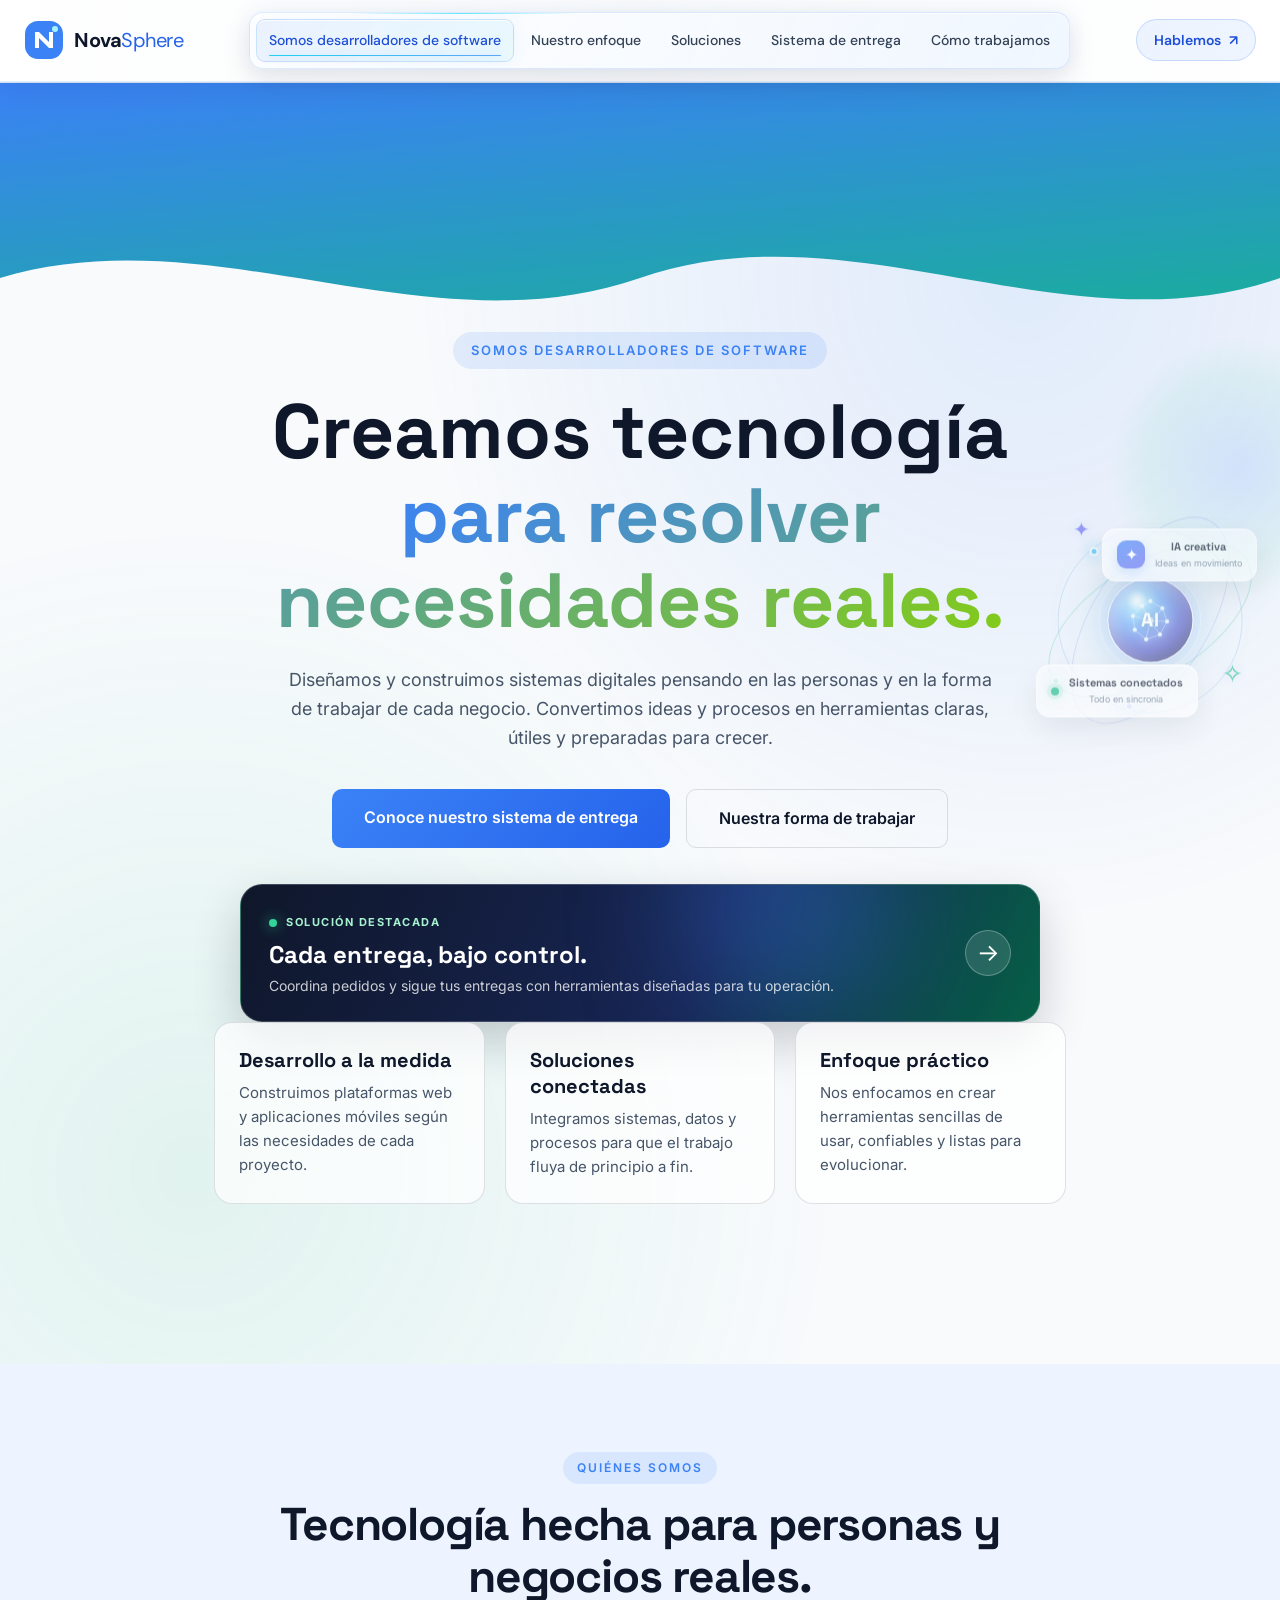
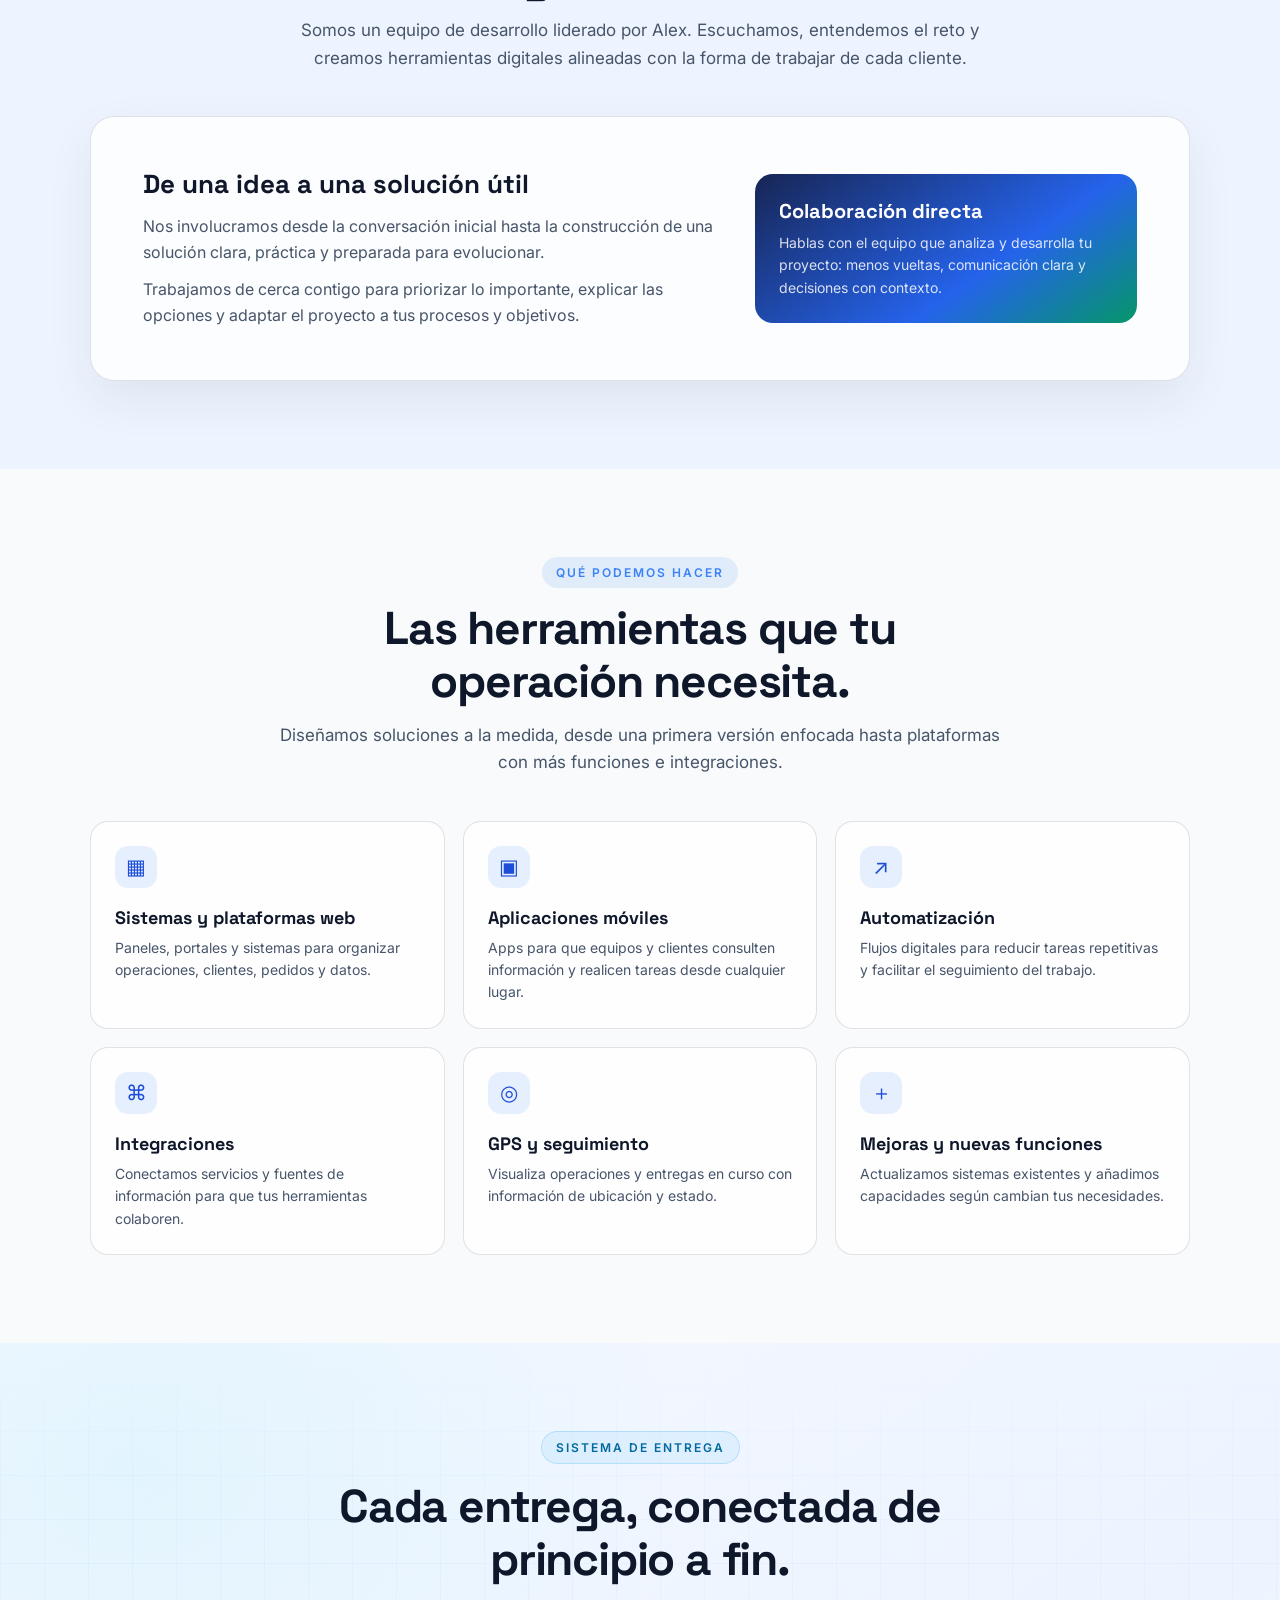
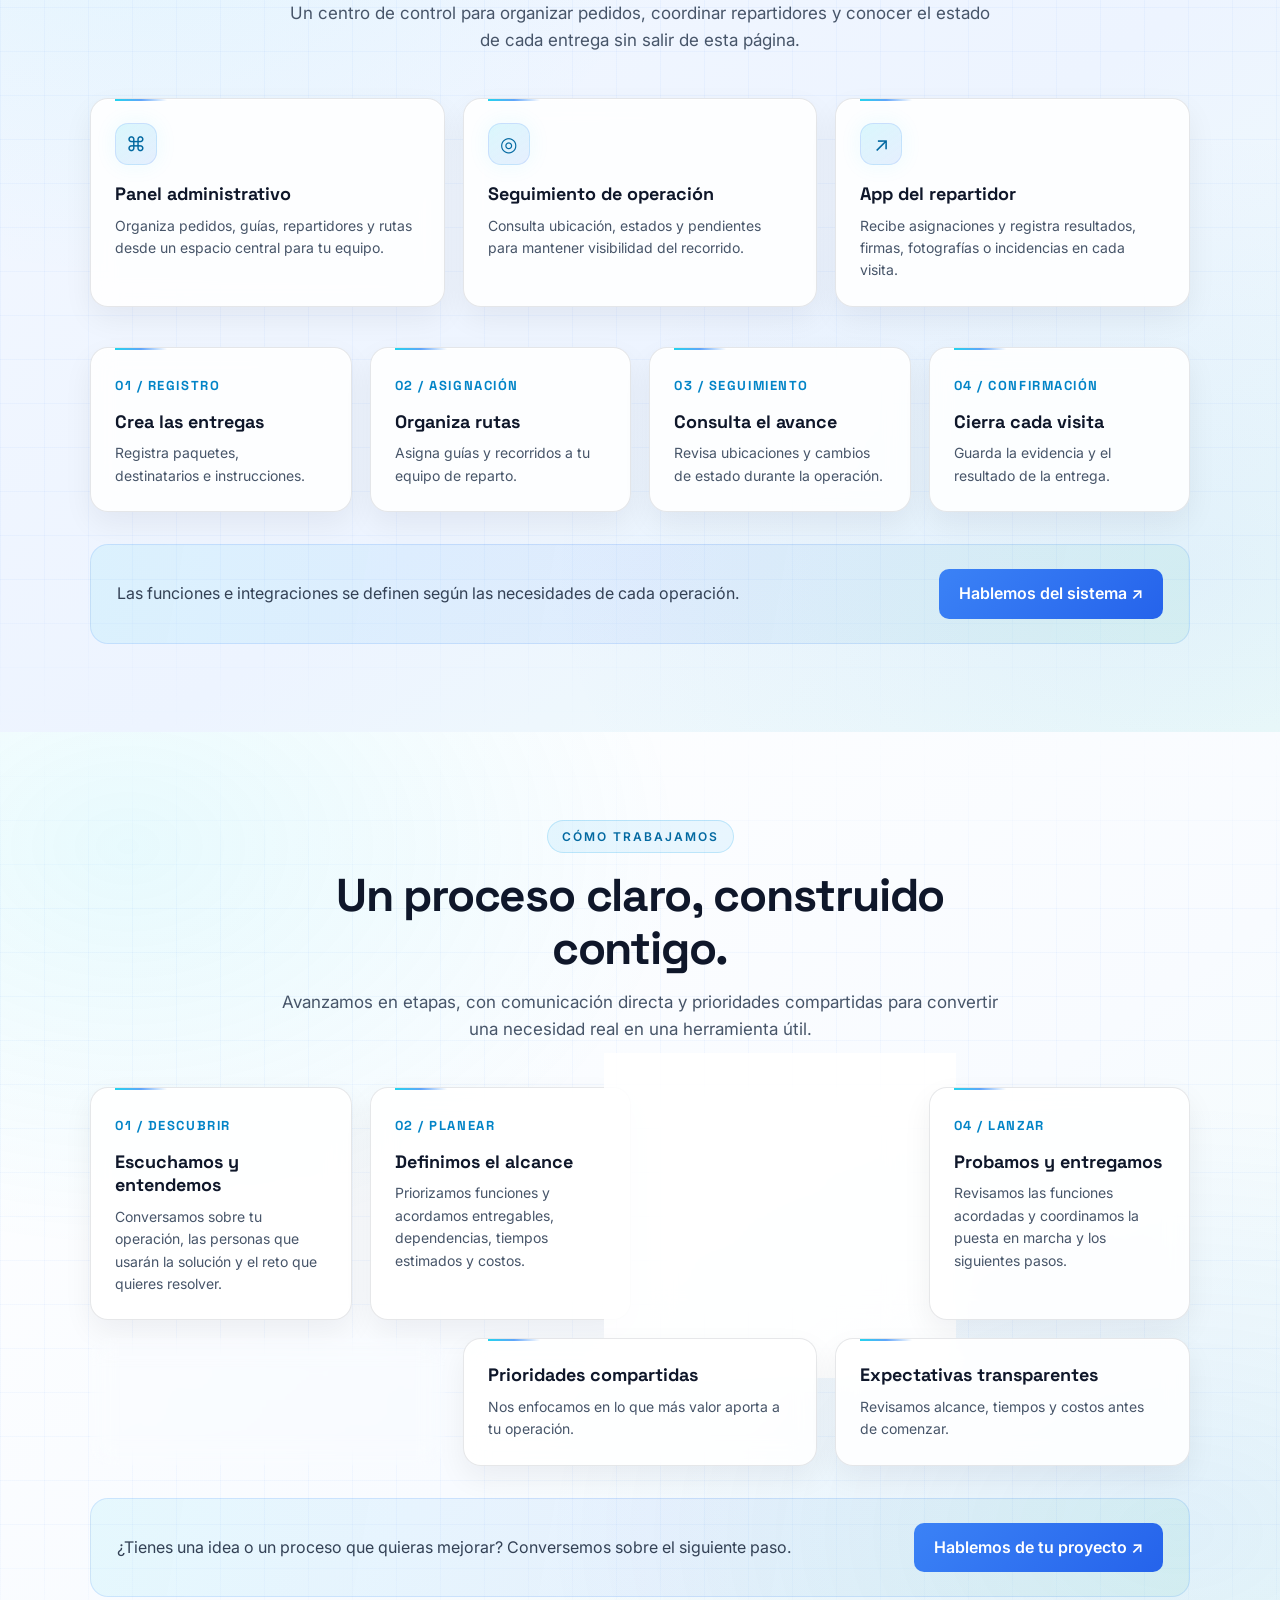
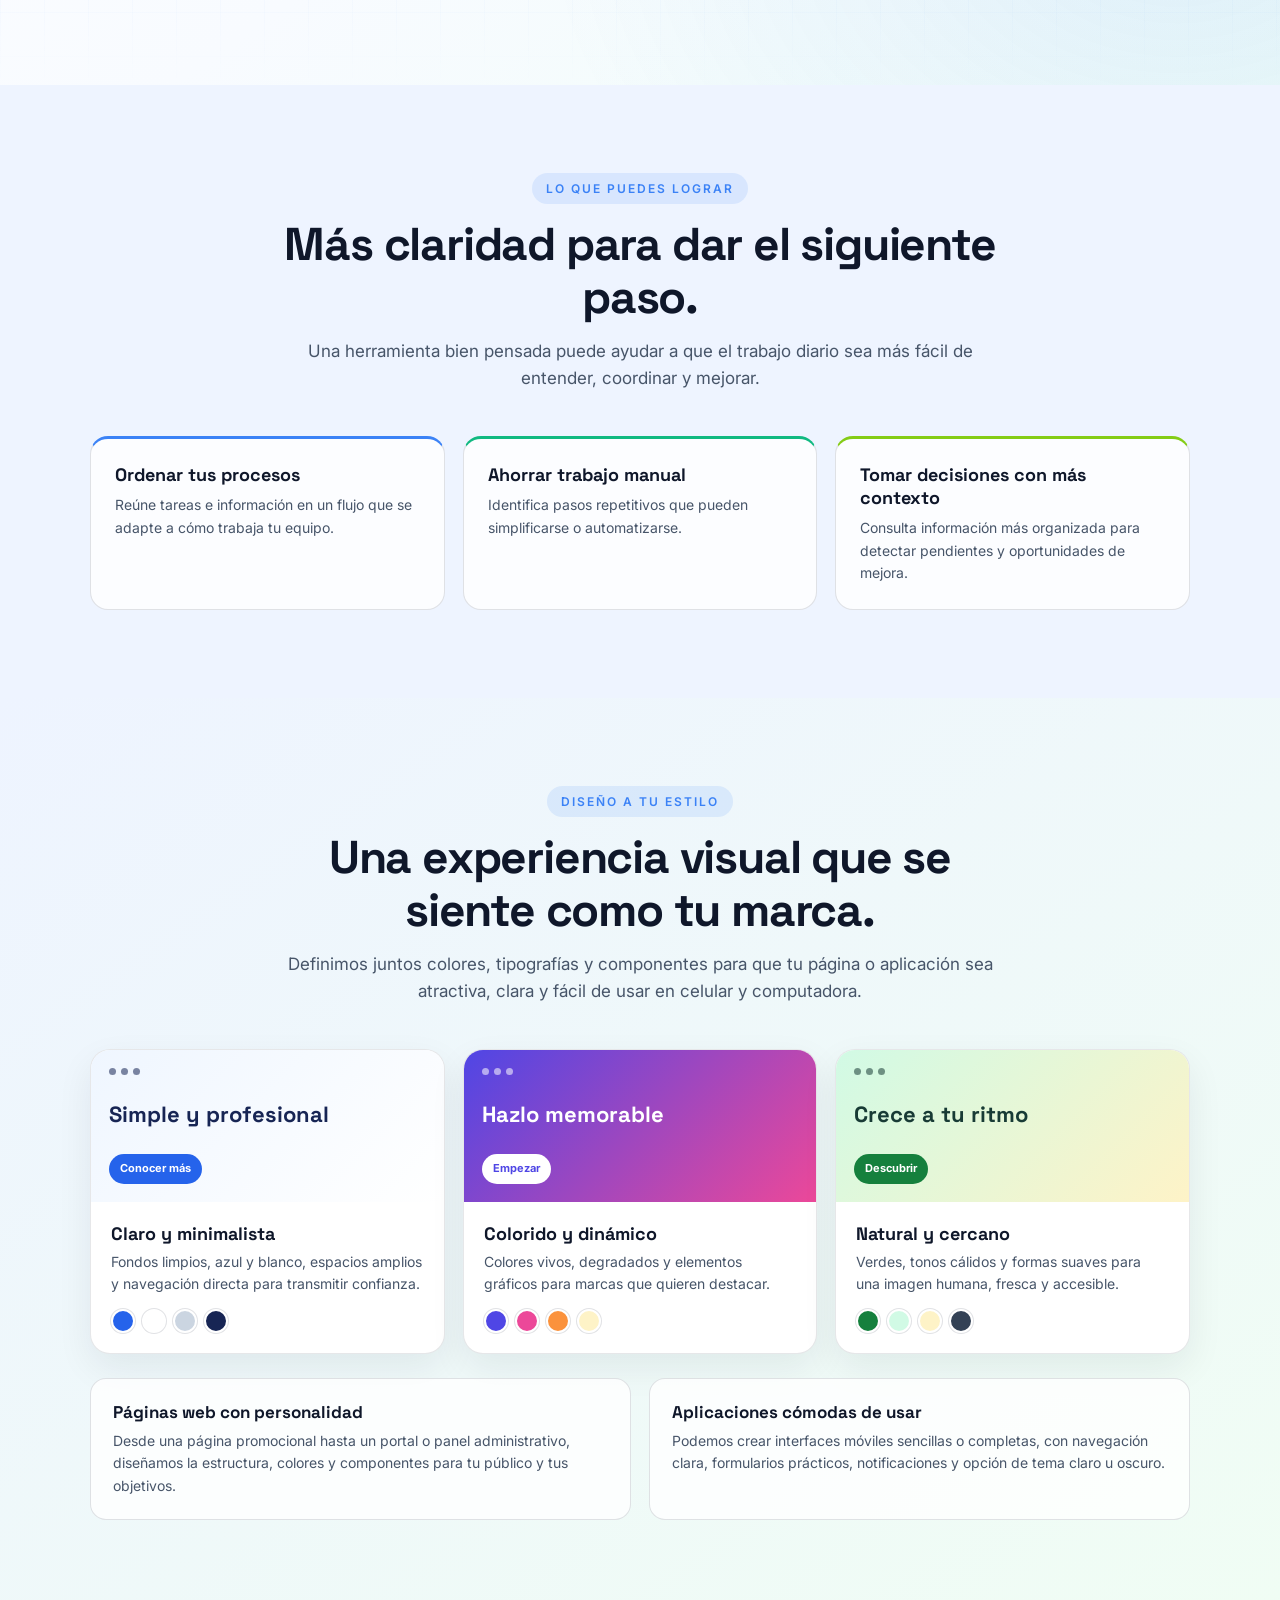
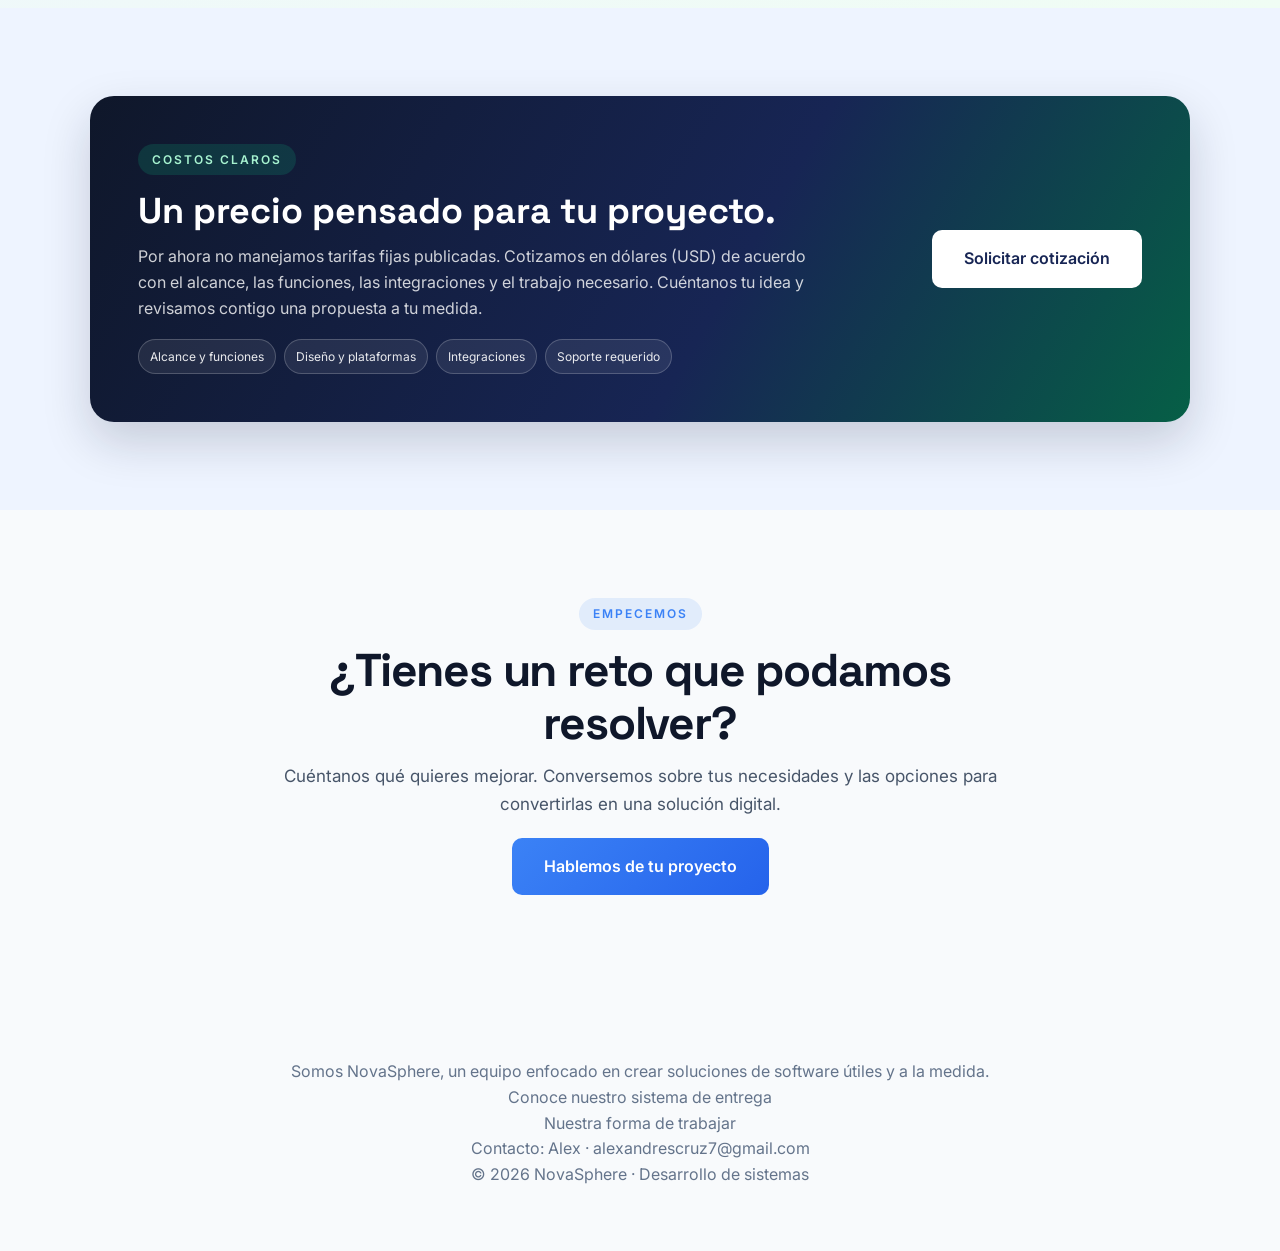
==== commit 901bbd86: "Refresh cached NovaSphere navigation styles Co-authored-by: Copilot <223556219+Copilot@users.noreply" ====
--- a/site/index.html
+++ b/site/index.html
@@ -11,8 +11,8 @@
   <link href="https://fonts.googleapis.com/css2?family=DM+Sans:wght@400;500;600;700&display=swap" rel="stylesheet" />
   <link href="https://fonts.googleapis.com/css2?family=Inter:wght@400;500;600;700;800;900&family=Space+Grotesk:wght@400;500;600;700&display=swap" rel="stylesheet" />
   <link rel="icon" type="image/svg+xml" href="assets/novasphere-logo.svg" />
-  <link rel="stylesheet" href="styles.css" />
-  <link rel="stylesheet" href="promo-motion.css" />
+  <link rel="stylesheet" href="styles.css?v=nav-refresh-20261113" />
+  <link rel="stylesheet" href="promo-motion.css?v=nav-refresh-20261113" />
   <style>
     .developer-hero {
       position: relative;
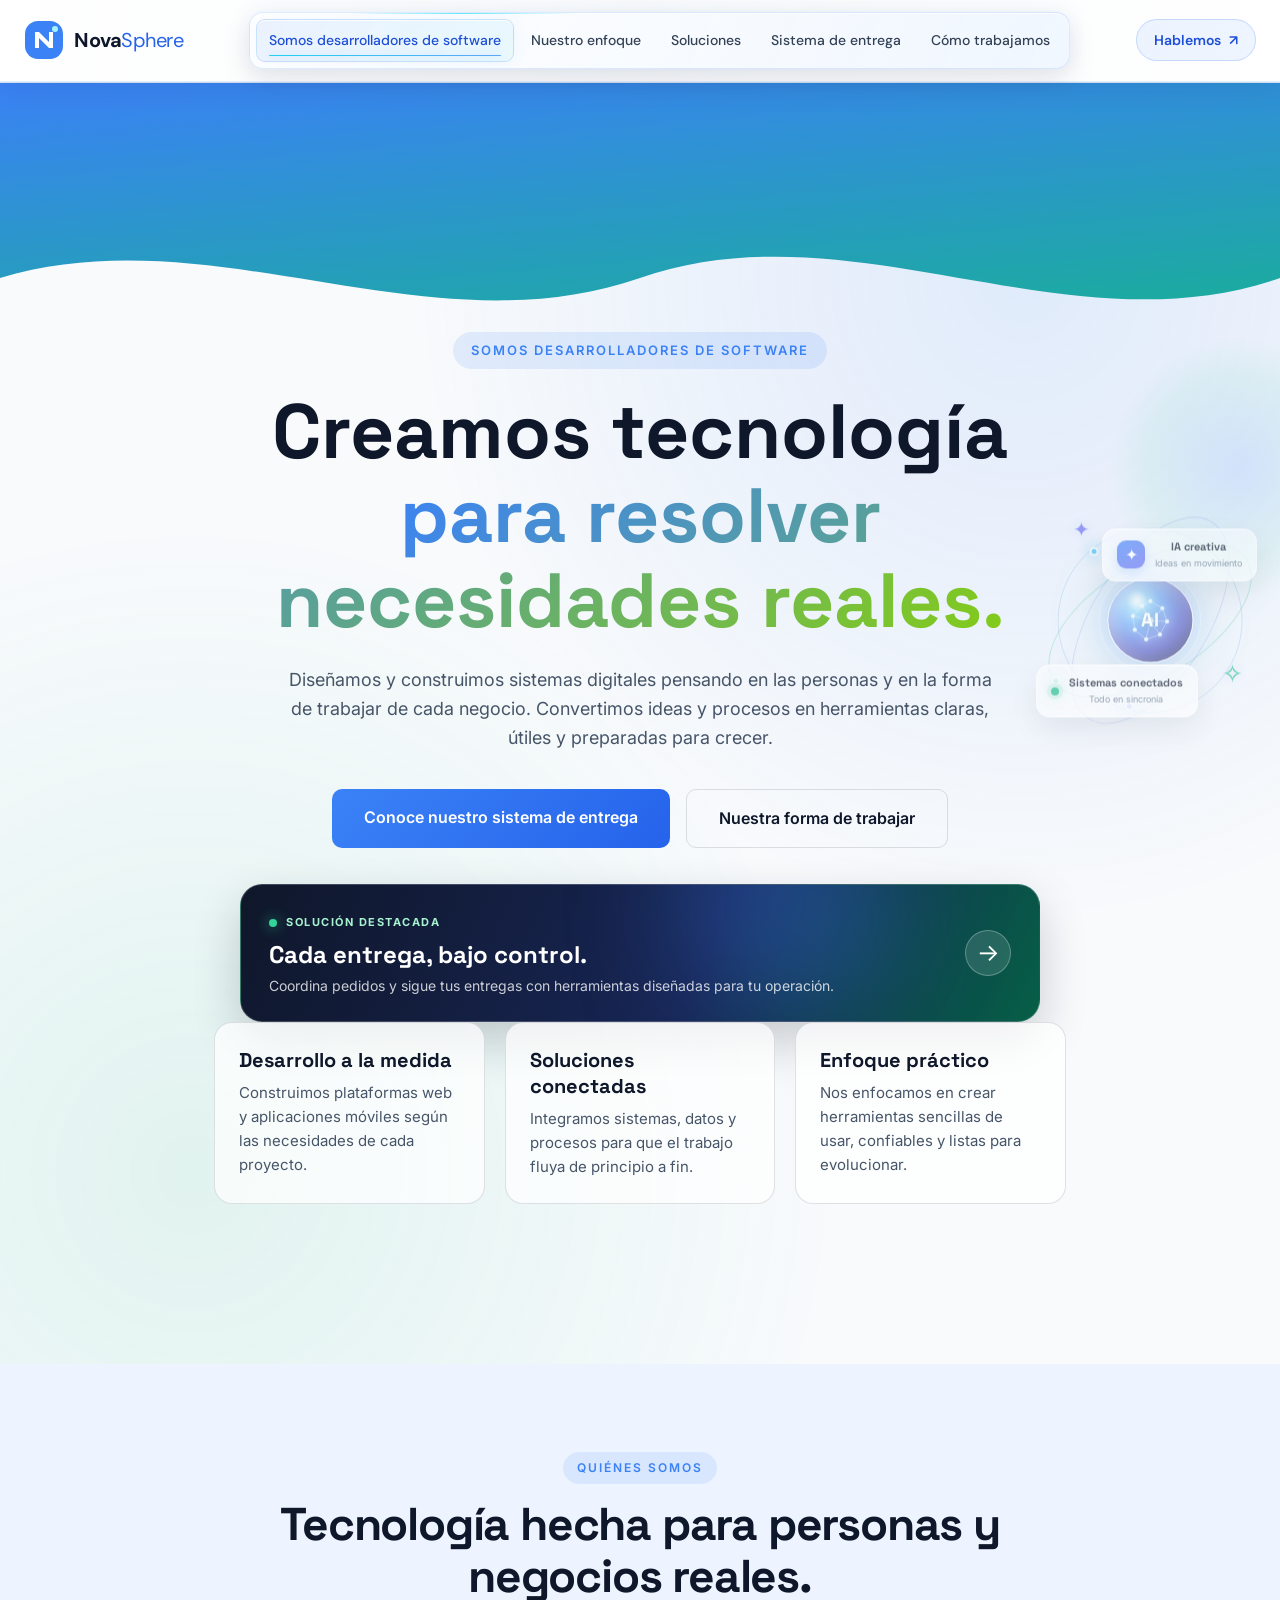
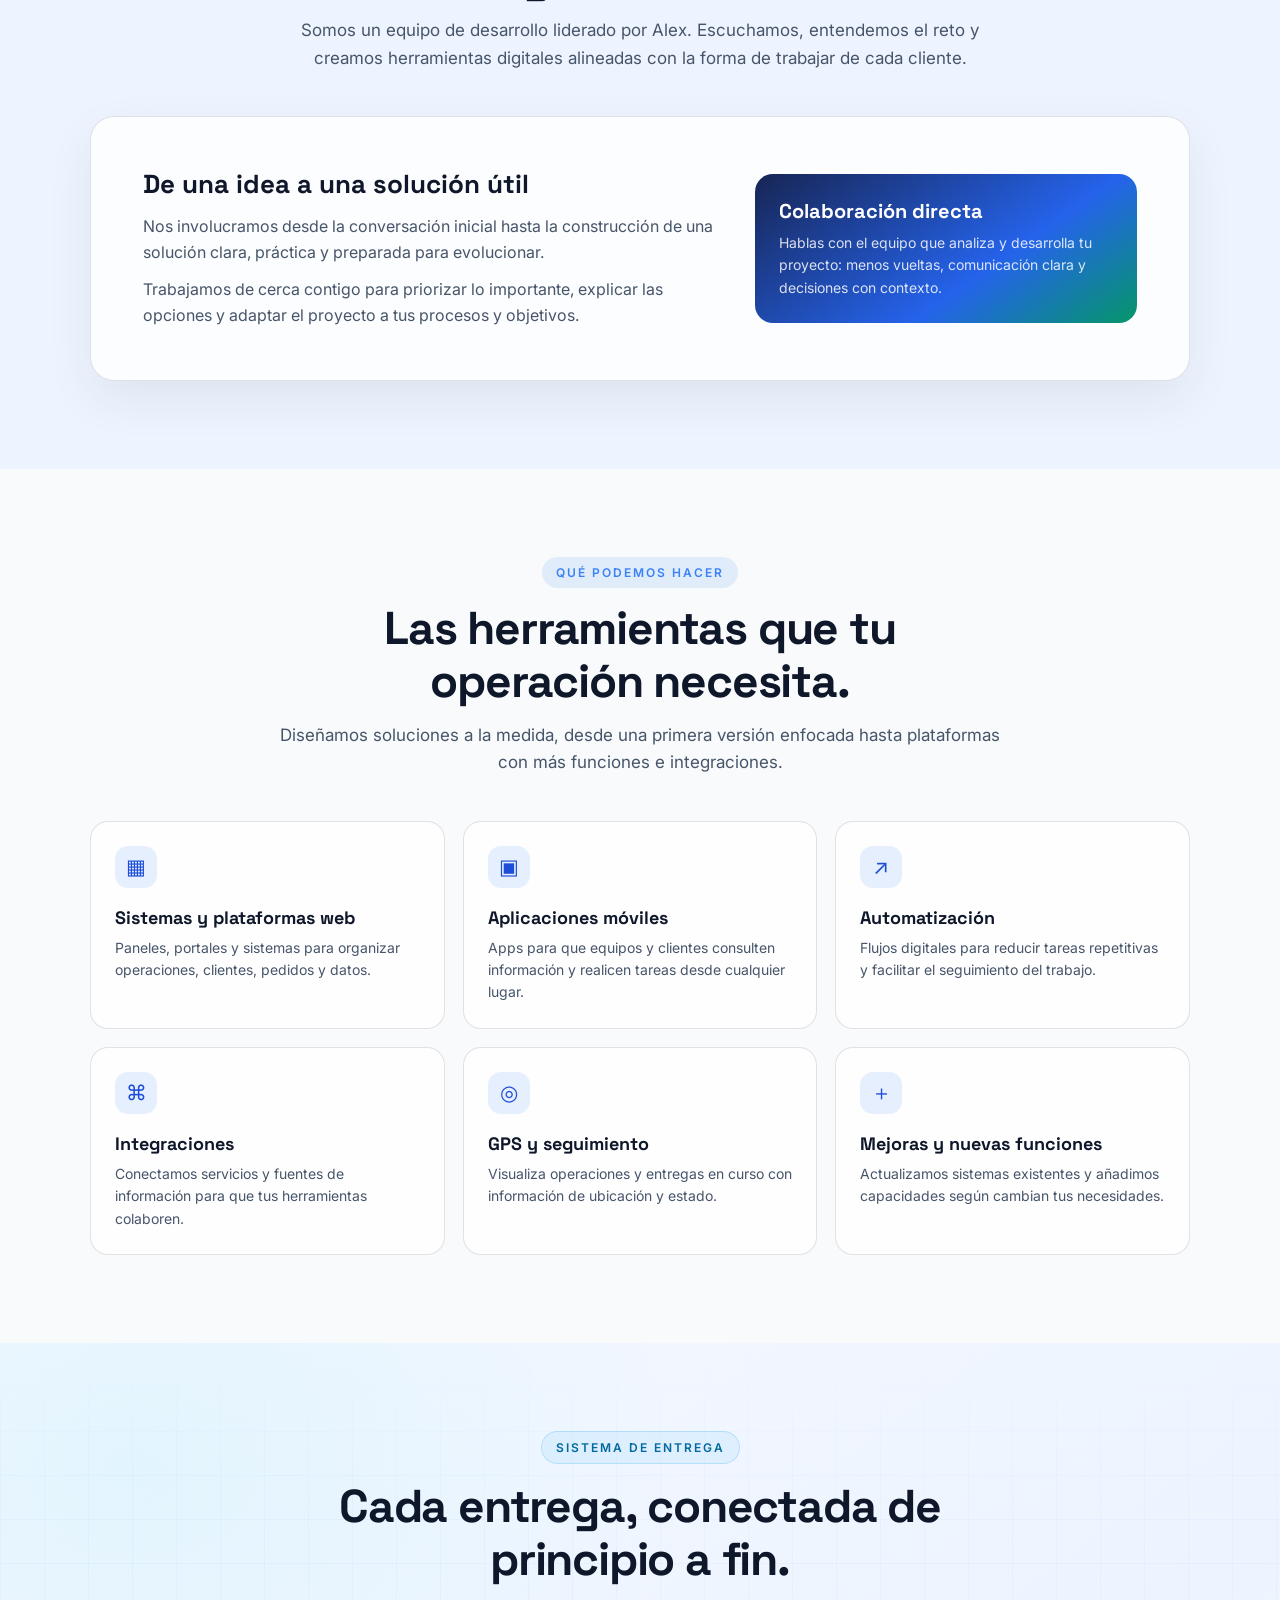
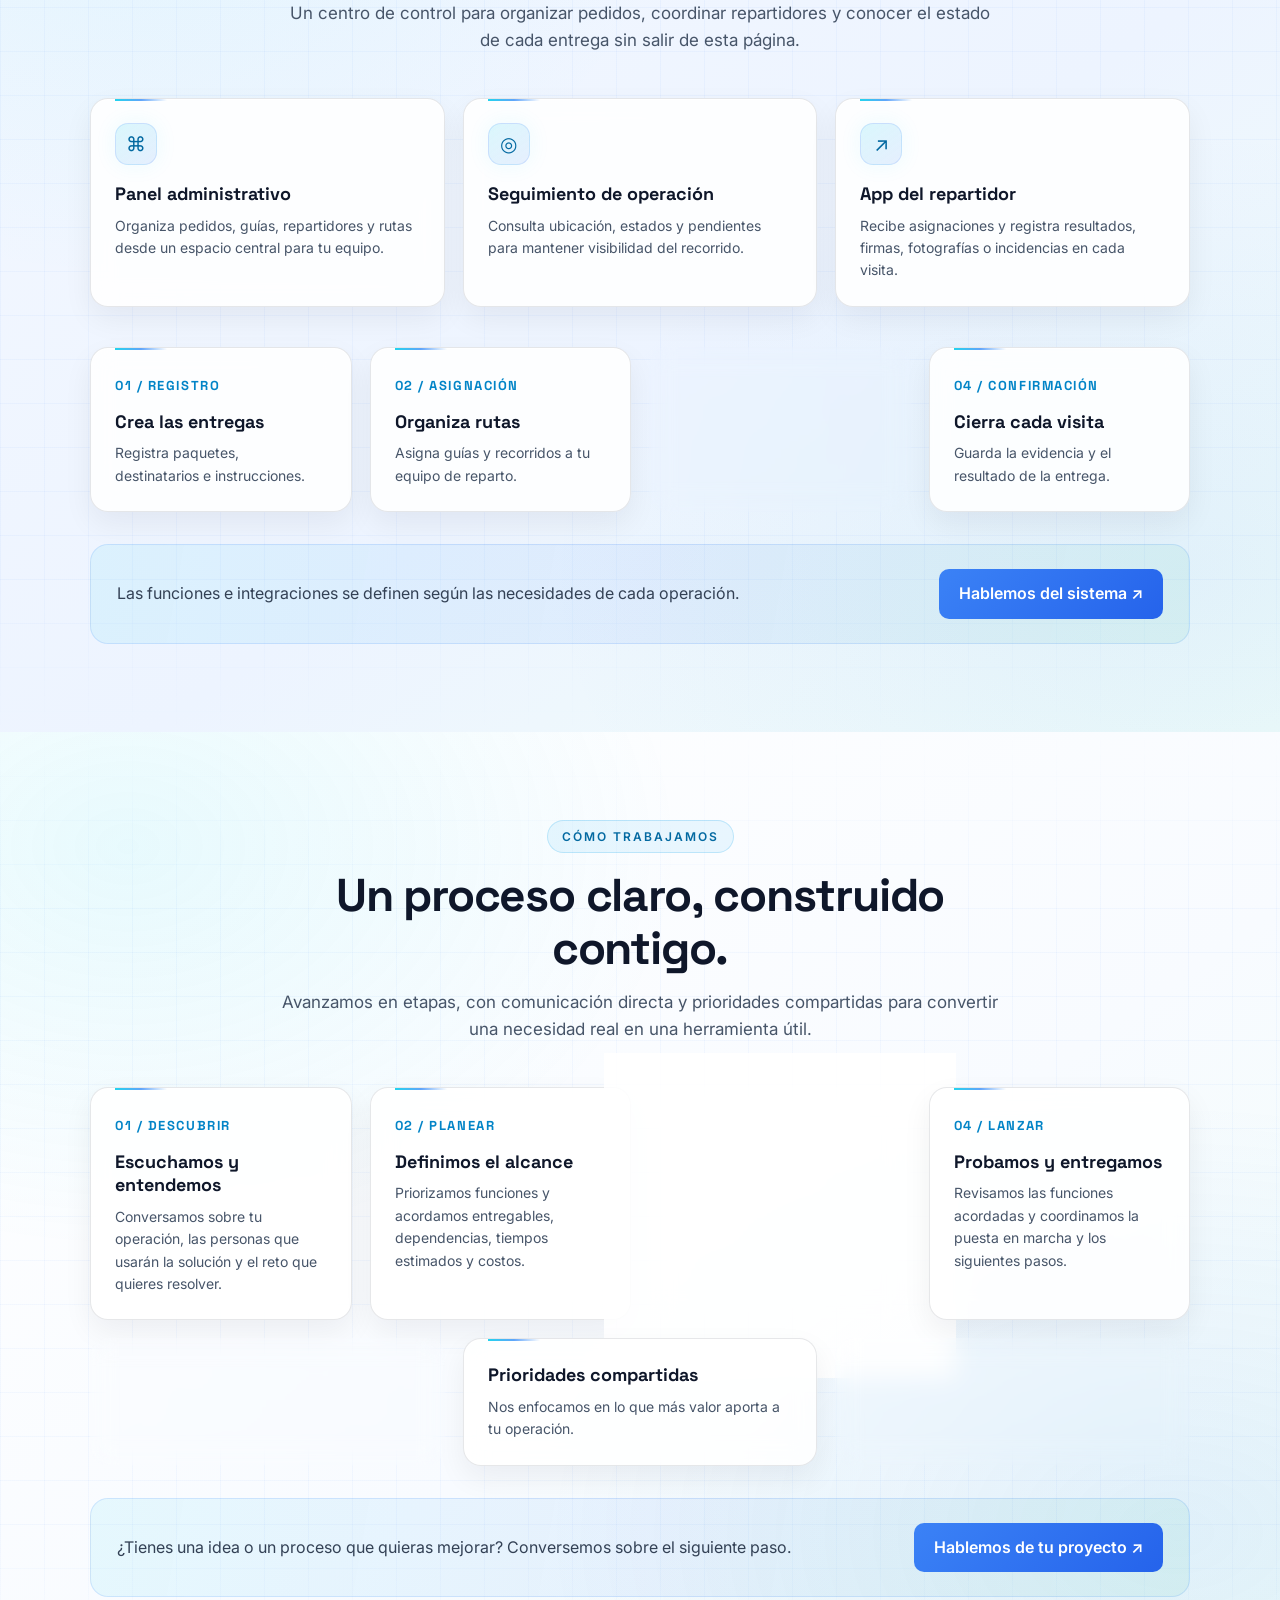
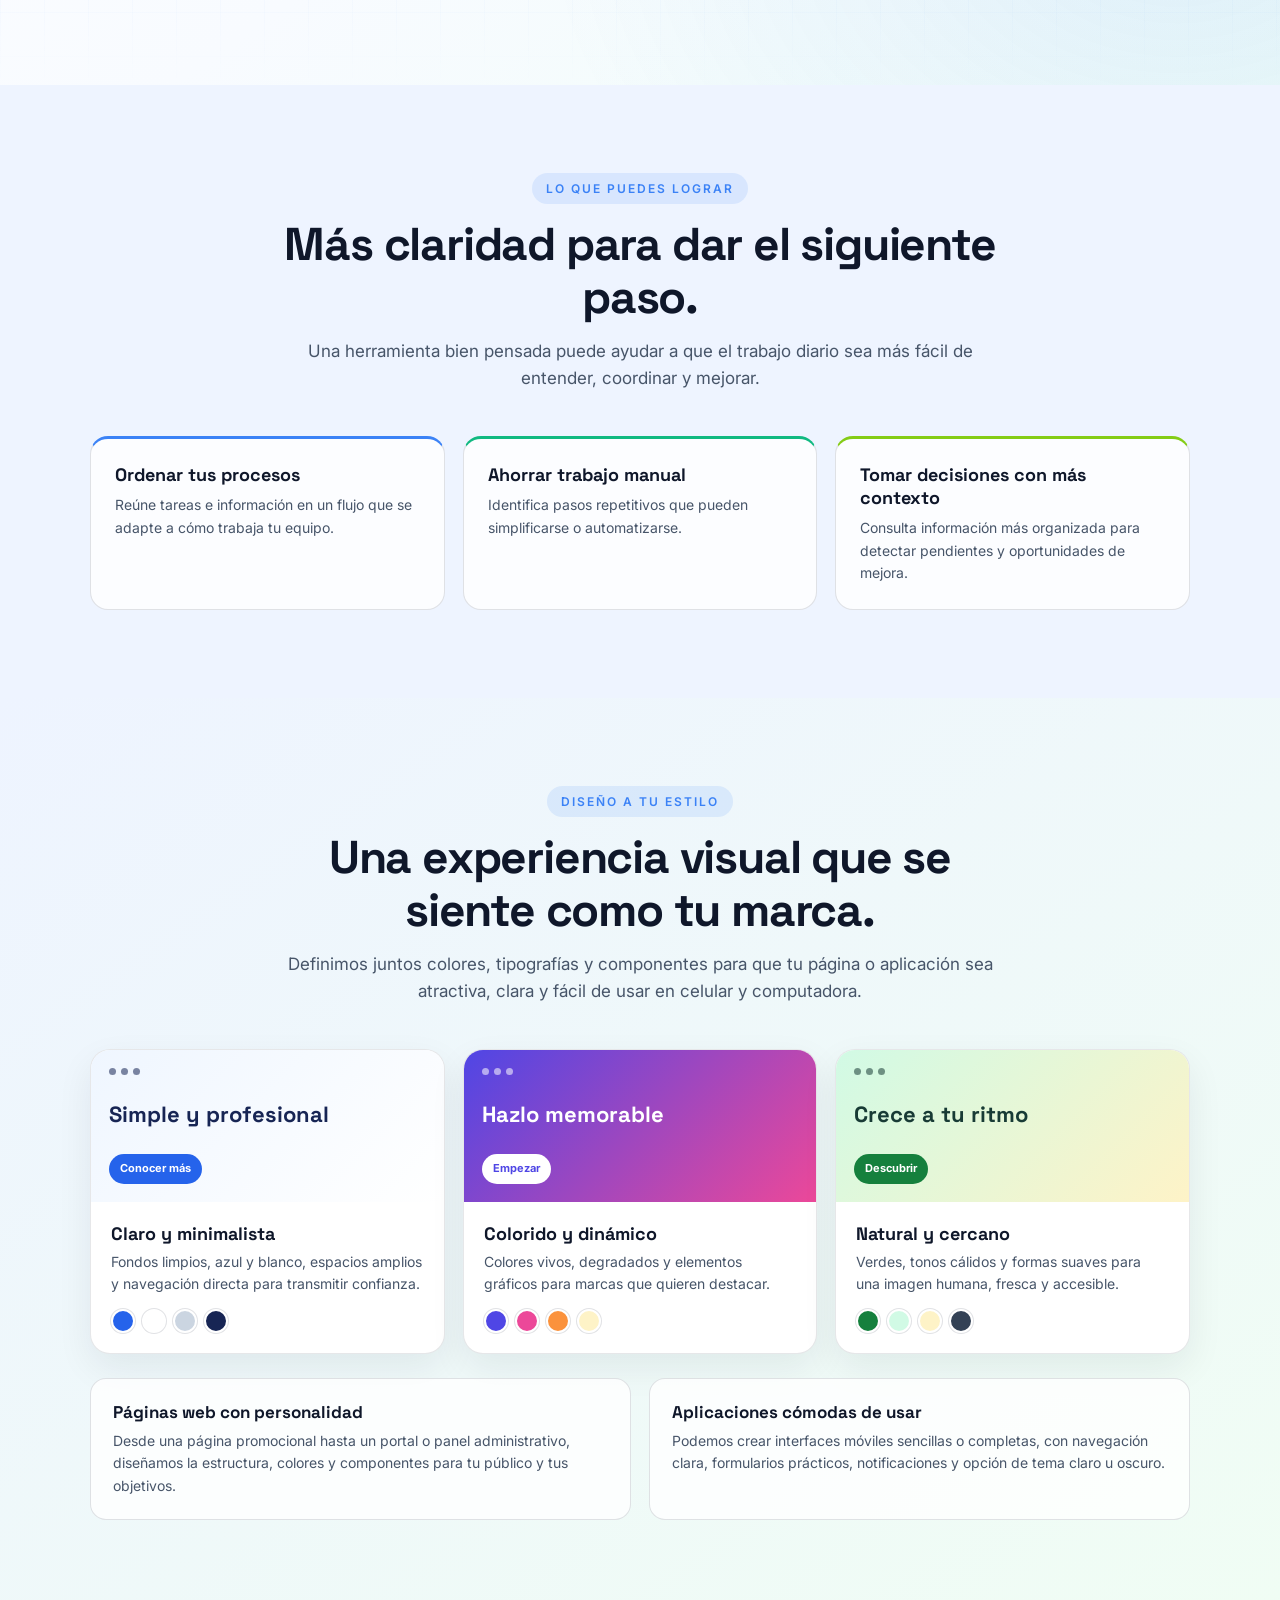
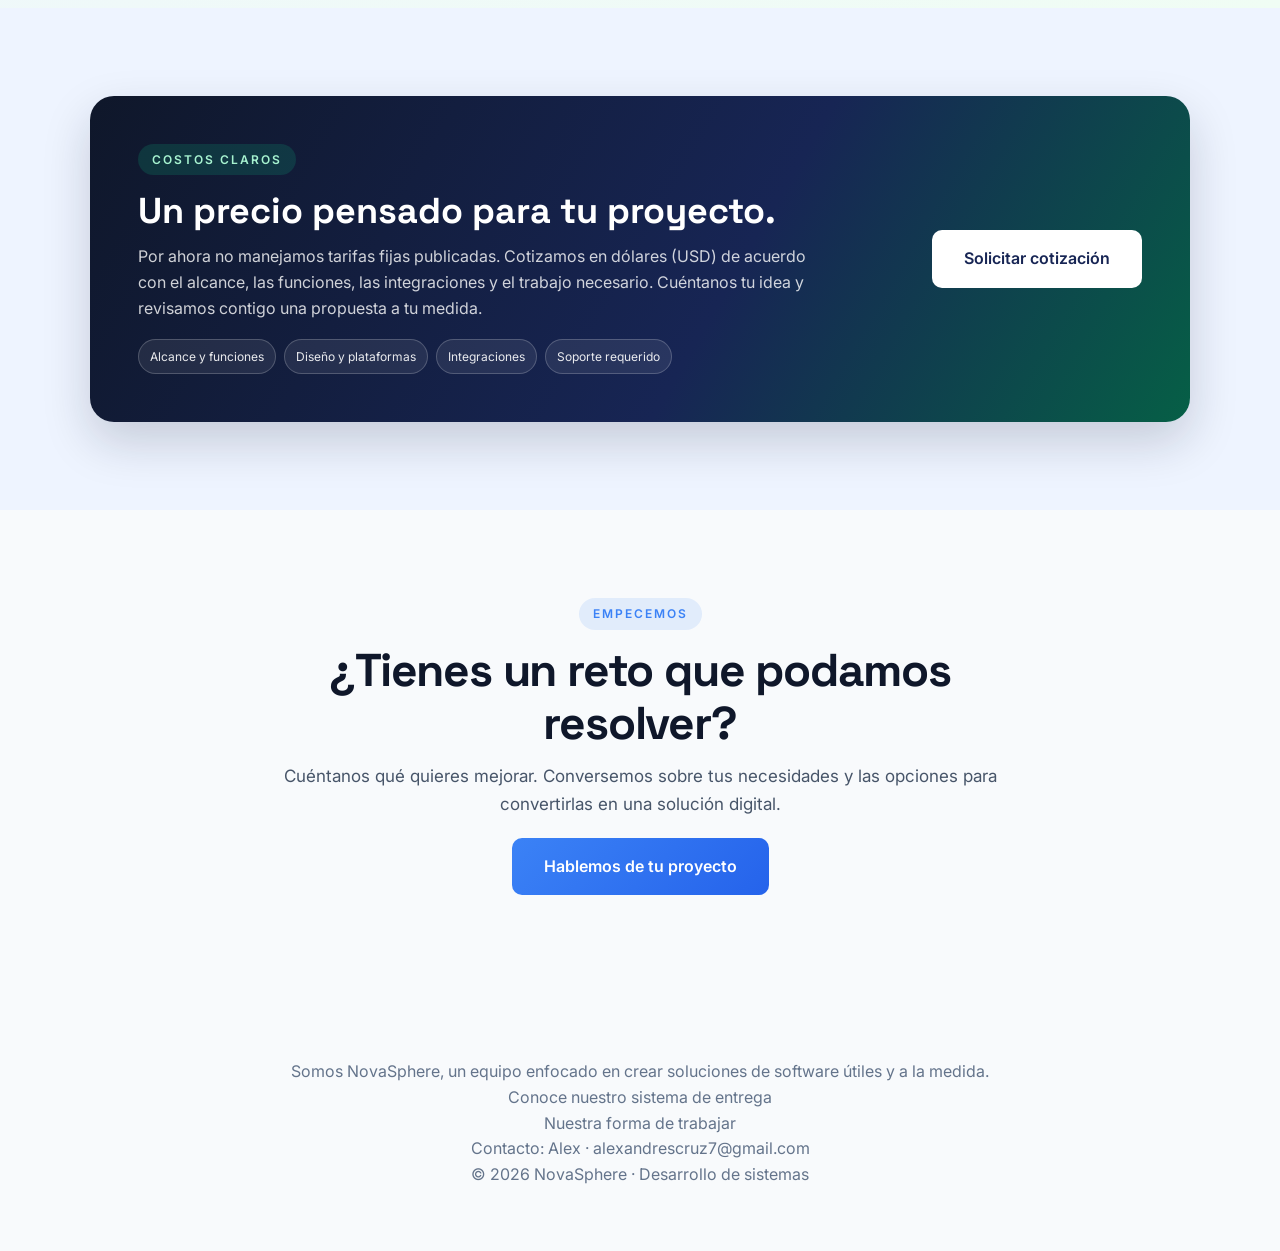
==== commit d5ef763b: "Send project contact buttons to Gmail Co-authored-by: Copilot <223556219+Copilot@users.noreply.githu" ====
--- a/site/index.html
+++ b/site/index.html
@@ -466,7 +466,7 @@
         <a href="#sistema-entrega">Sistema de entrega</a>
         <a href="#como-trabajamos">Cómo trabajamos</a>
       </nav>
-      <a class="nav-cta" href="mailto:alexandrescruz7@gmail.com?subject=Hablemos%20de%20mi%20proyecto">Hablemos <span aria-hidden="true">↗</span></a>
+      <a class="nav-cta" href="https://mail.google.com/mail/?view=cm&amp;fs=1&amp;to=alexandrescruz7%40gmail.com&amp;su=Hablemos%20de%20mi%20proyecto" target="_blank" rel="noopener noreferrer">Hablemos <span aria-hidden="true">↗</span></a>
     </div>
   </header>
 
@@ -647,7 +647,7 @@
         </div>
         <div class="home-product-cta">
           <p>Las funciones e integraciones se definen según las necesidades de cada operación.</p>
-          <a class="btn-primary" href="mailto:alexandrescruz7@gmail.com?subject=Sistema%20de%20entregas">Hablemos del sistema <span aria-hidden="true">↗</span></a>
+          <a class="btn-primary" href="https://mail.google.com/mail/?view=cm&amp;fs=1&amp;to=alexandrescruz7%40gmail.com&amp;su=Hablemos%20del%20sistema%20de%20entregas&amp;body=Hola%2C%20quisiera%20conversar%20sobre%20el%20sistema%20de%20entregas." target="_blank" rel="noopener noreferrer">Hablemos del sistema <span aria-hidden="true">↗</span></a>
         </div>
       </div>
     </section>
@@ -671,7 +671,7 @@
         </div>
         <div class="home-product-cta">
           <p>¿Tienes una idea o un proceso que quieras mejorar? Conversemos sobre el siguiente paso.</p>
-          <a class="btn-primary" href="mailto:alexandrescruz7@gmail.com?subject=Hablemos%20de%20mi%20proyecto">Hablemos de tu proyecto <span aria-hidden="true">↗</span></a>
+          <a class="btn-primary" href="https://mail.google.com/mail/?view=cm&amp;fs=1&amp;to=alexandrescruz7%40gmail.com&amp;su=Hablemos%20de%20mi%20proyecto&amp;body=Hola%2C%20quisiera%20conversar%20sobre%20mi%20proyecto." target="_blank" rel="noopener noreferrer">Hablemos de tu proyecto <span aria-hidden="true">↗</span></a>
         </div>
       </div>
     </section>
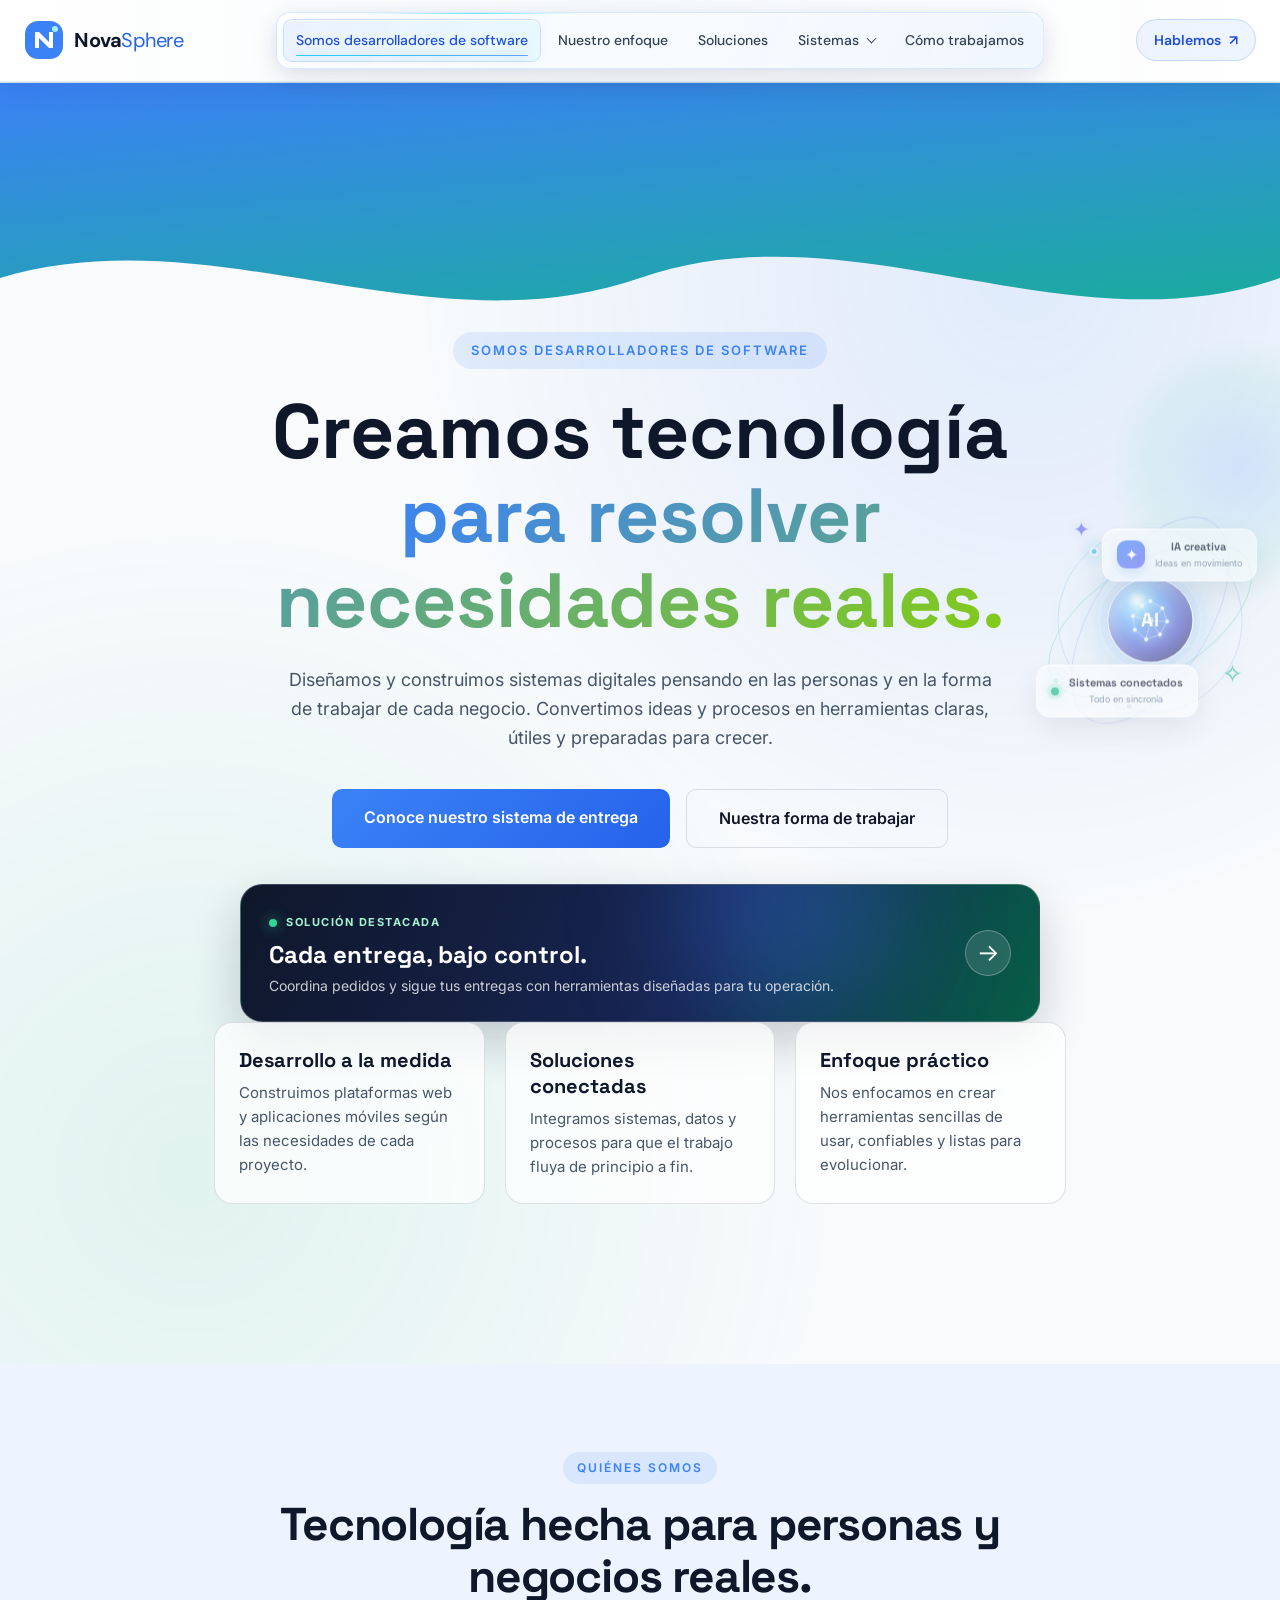
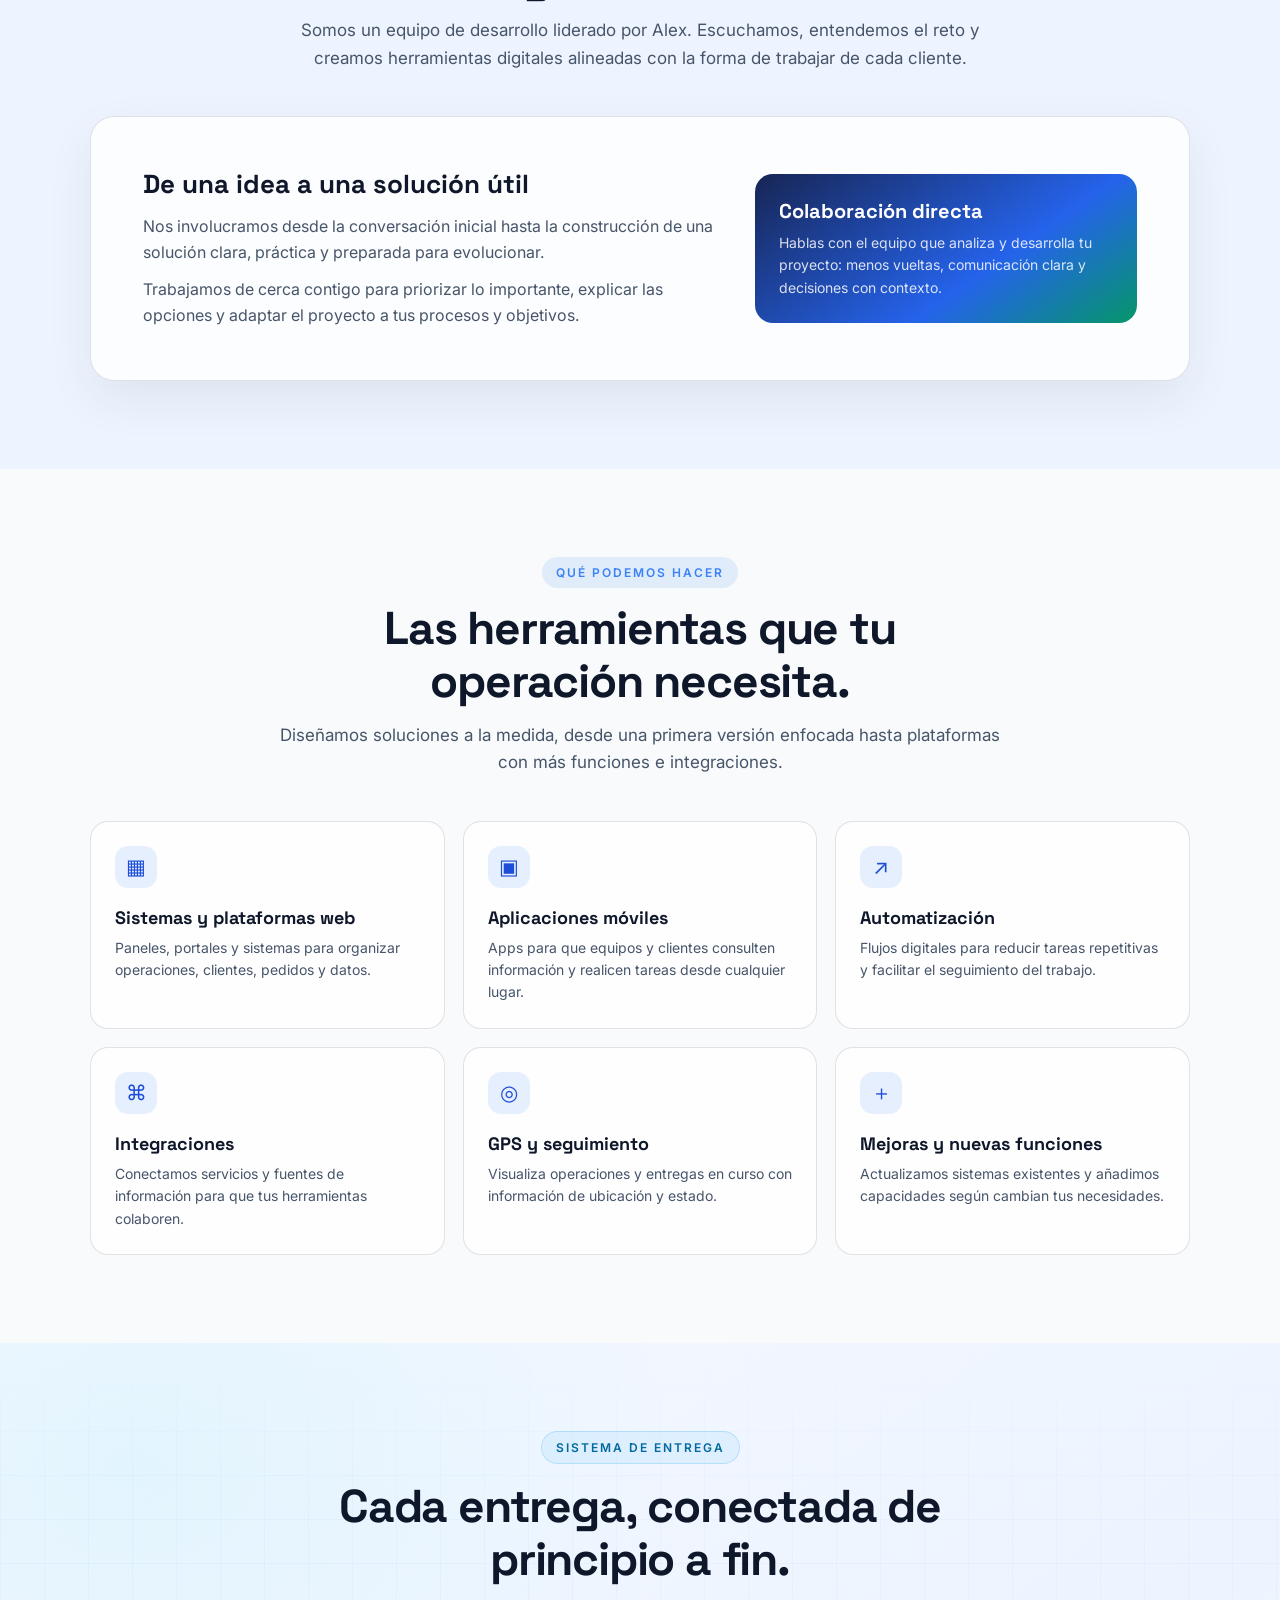
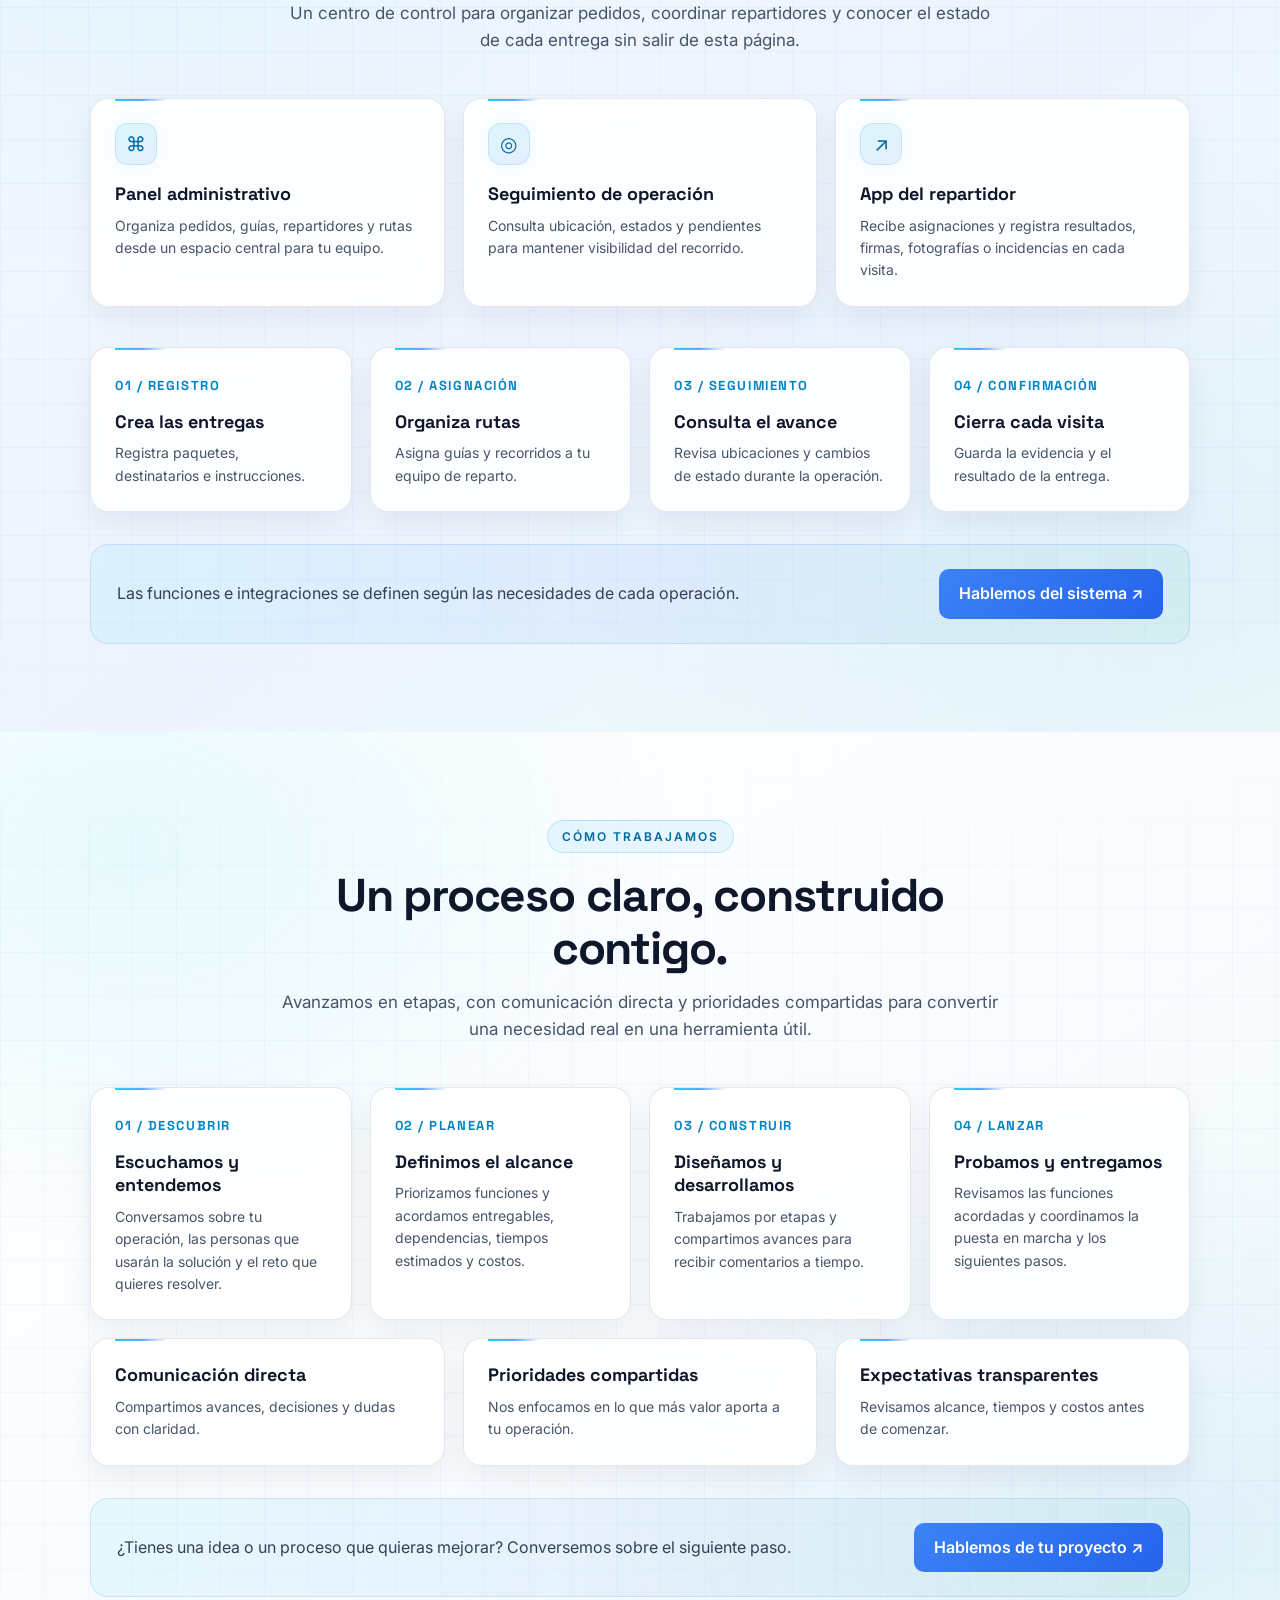
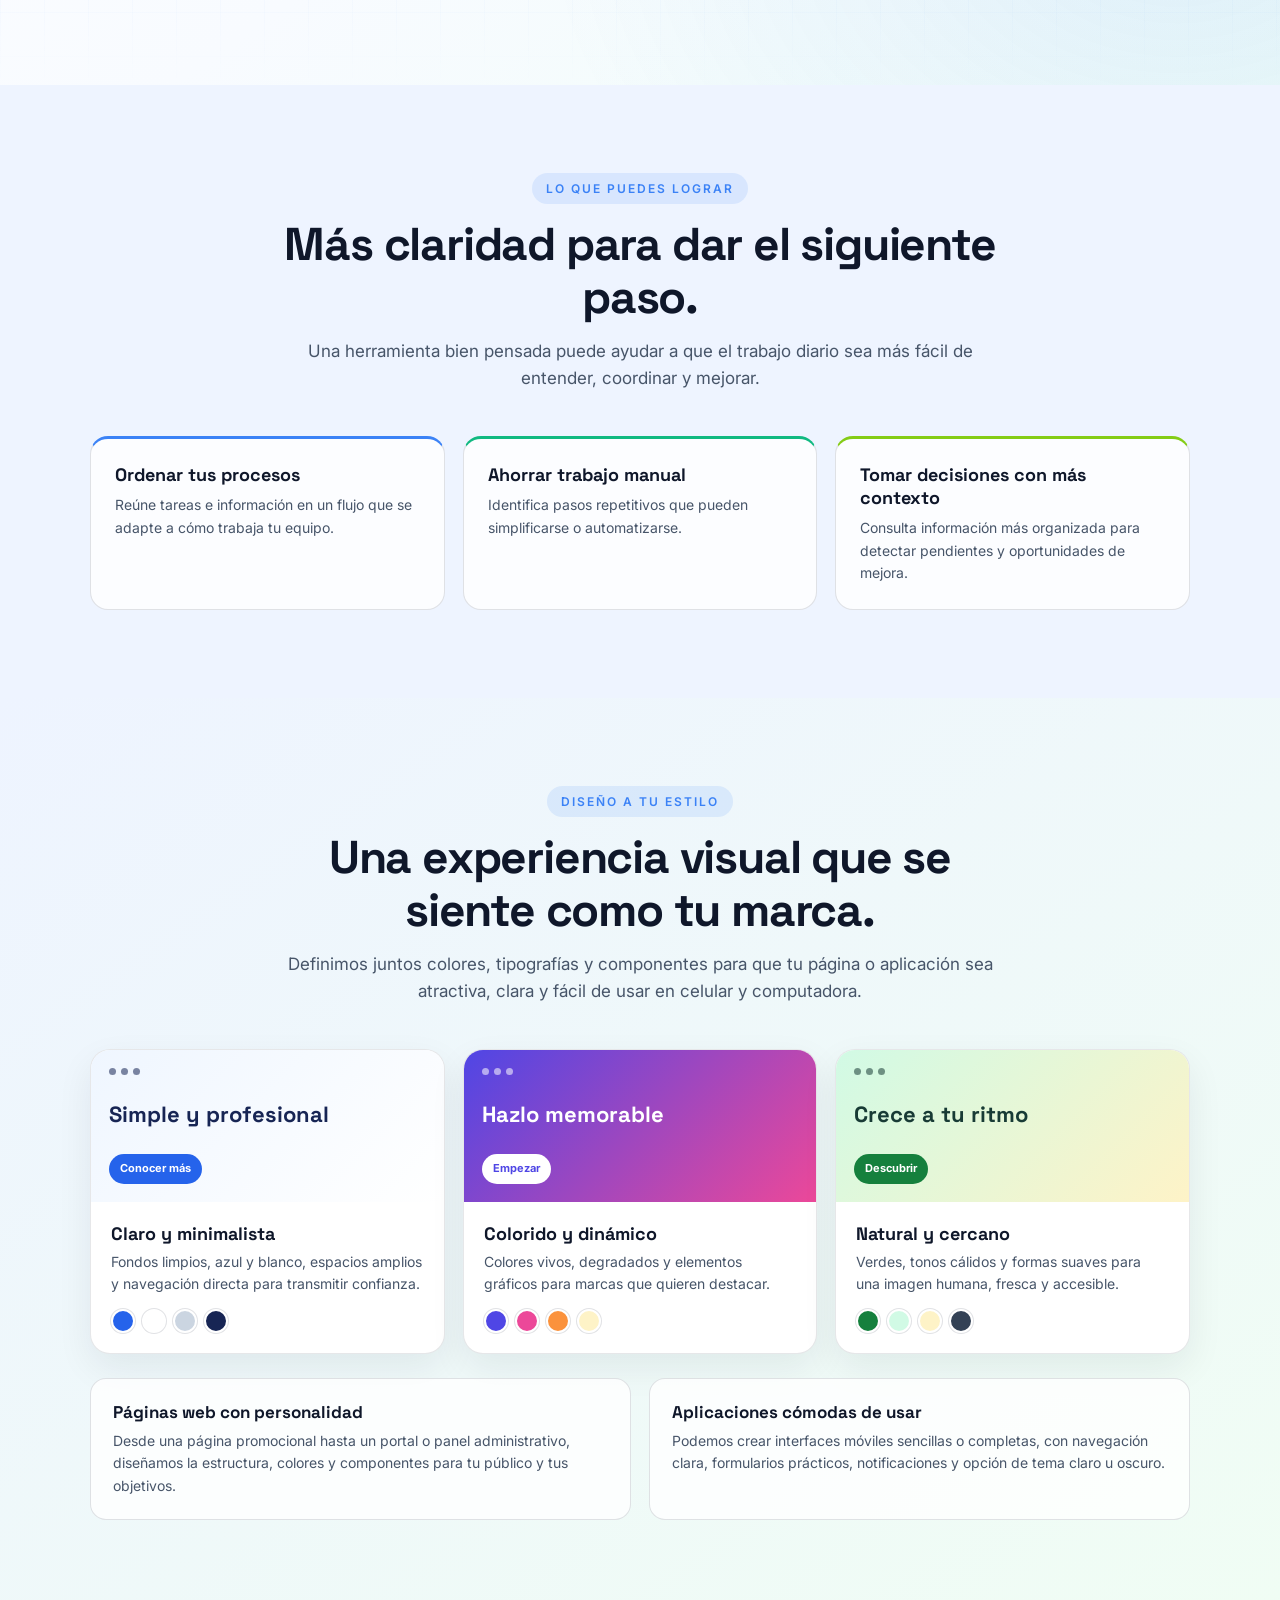
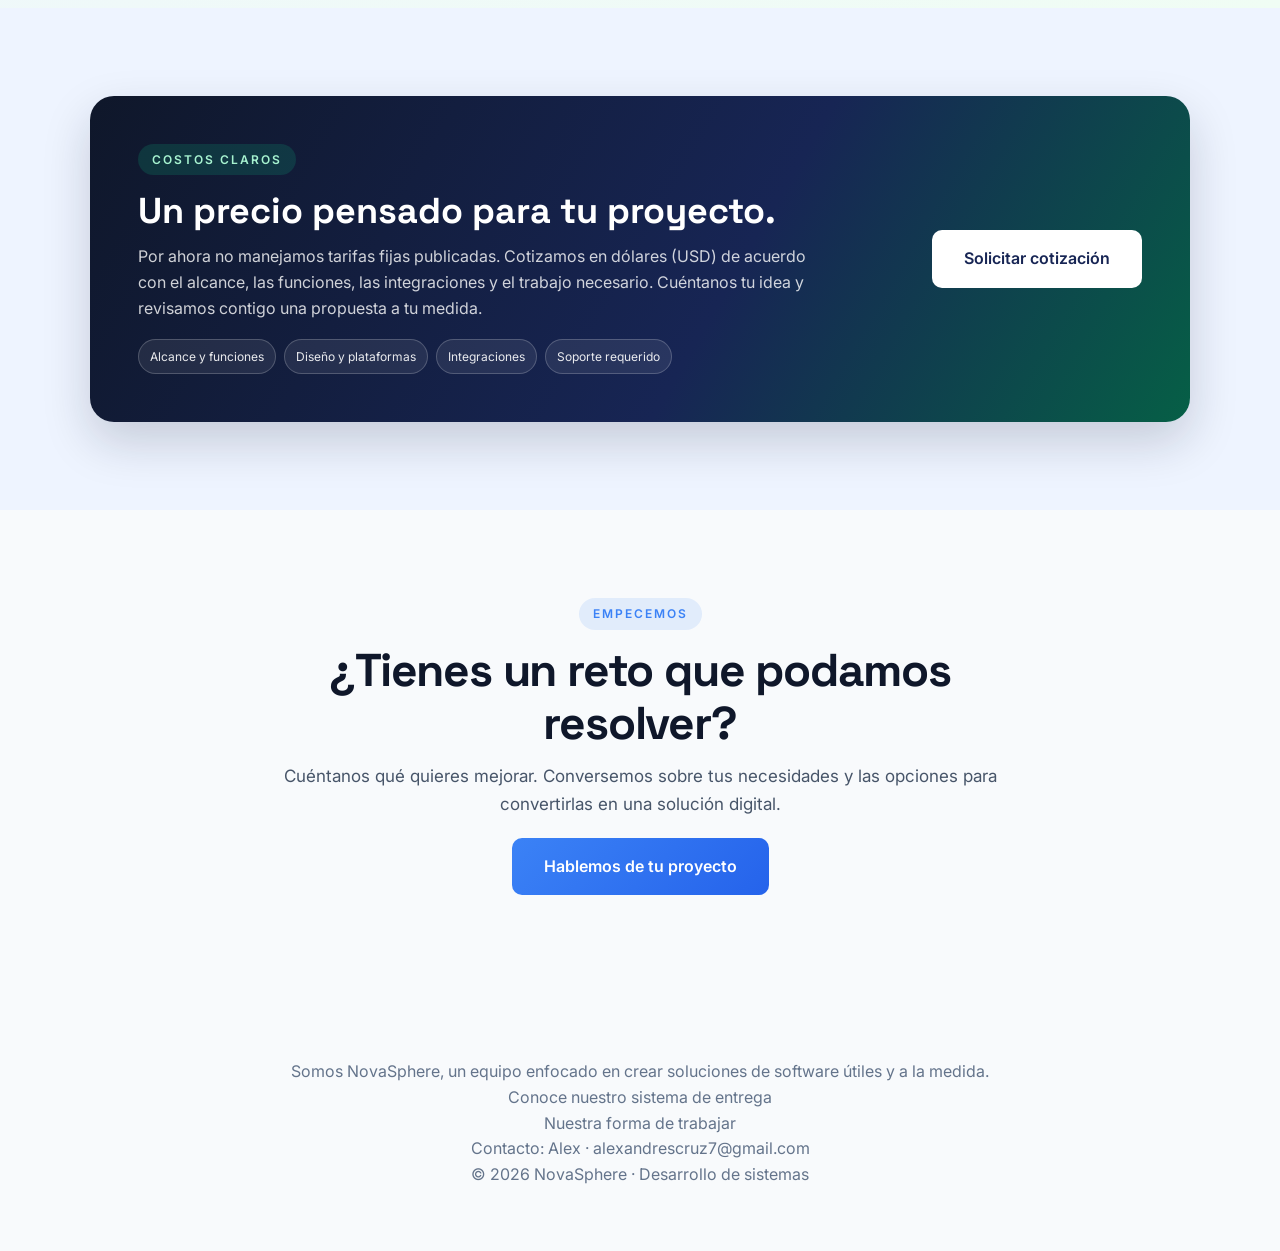
==== commit 8df8d581: "Add systems dropdown to navigation Co-authored-by: Copilot <223556219+Copilot@users.noreply.github.c" ====
--- a/site/index.html
+++ b/site/index.html
@@ -463,7 +463,13 @@
         <a href="#inicio">Somos desarrolladores de software</a>
         <a href="#nosotros">Nuestro enfoque</a>
         <a href="#servicios">Soluciones</a>
-        <a href="#sistema-entrega">Sistema de entrega</a>
+        <details class="nav-dropdown">
+          <summary aria-haspopup="true">Sistemas</summary>
+          <div class="nav-dropdown-menu">
+            <a href="#sistema-entrega">Sistema de entrega</a>
+            <a href="sistema-ventas.html">Sistema de ventas</a>
+          </div>
+        </details>
         <a href="#como-trabajamos">Cómo trabajamos</a>
       </nav>
       <a class="nav-cta" href="https://mail.google.com/mail/?view=cm&amp;fs=1&amp;to=alexandrescruz7%40gmail.com&amp;su=Hablemos%20de%20mi%20proyecto" target="_blank" rel="noopener noreferrer">Hablemos <span aria-hidden="true">↗</span></a>
--- a/site/styles.css
+++ b/site/styles.css
@@ -81,7 +81,7 @@
   align-items: center;
   gap: 4px;
   padding: 6px;
-  overflow: hidden;
+  overflow: visible;
   border: 1px solid rgba(59, 130, 246, .16);
   border-radius: 14px;
   background:
@@ -144,6 +144,64 @@
 .nav-links a:hover::after,
 .nav-links a[aria-current="page"]::after,
 .nav-links a[aria-current="location"]::after { transform: scaleX(1); }
+.nav-dropdown {
+  position: relative;
+  z-index: 2;
+  font-family: 'DM Sans', var(--font-sans);
+}
+.nav-dropdown summary {
+  position: relative;
+  z-index: 1;
+  padding: 9px 28px 9px 12px;
+  border: 1px solid transparent;
+  border-radius: 9px;
+  color: #334155;
+  font-size: 14px;
+  font-weight: 500;
+  white-space: nowrap;
+  cursor: pointer;
+  list-style: none;
+  transition: color .2s ease, background .2s ease, border-color .2s ease, box-shadow .2s ease;
+}
+.nav-dropdown summary::-webkit-details-marker { display: none; }
+.nav-dropdown summary::after {
+  position: absolute;
+  top: 50%;
+  right: 12px;
+  width: 7px;
+  height: 7px;
+  border-right: 1.5px solid currentColor;
+  border-bottom: 1.5px solid currentColor;
+  content: "";
+  transform: translateY(-70%) rotate(45deg);
+  transition: transform .2s ease;
+}
+.nav-dropdown[open] summary::after { transform: translateY(-30%) rotate(225deg); }
+.nav-dropdown summary:hover,
+.nav-dropdown[open] summary {
+  border-color: rgba(59, 130, 246, .2);
+  color: #1d4ed8;
+  background: linear-gradient(135deg, rgba(59, 130, 246, .1), rgba(34, 211, 238, .08));
+  box-shadow: inset 0 1px 0 rgba(255, 255, 255, .9), 0 0 18px rgba(59, 130, 246, .06);
+}
+.nav-dropdown-menu {
+  position: absolute;
+  top: calc(100% + 8px);
+  left: 0;
+  display: grid;
+  min-width: 210px;
+  gap: 4px;
+  padding: 8px;
+  border: 1px solid rgba(59, 130, 246, .16);
+  border-radius: 12px;
+  background: rgba(255, 255, 255, .98);
+  box-shadow: 0 16px 40px rgba(15, 23, 42, .16);
+  -webkit-backdrop-filter: blur(18px);
+  backdrop-filter: blur(18px);
+}
+.nav-dropdown:not([open]) > .nav-dropdown-menu { display: none; }
+.nav-dropdown-menu a { display: block; }
+.nav-dropdown-menu a::after { display: none; }
 @keyframes nav-energy-sweep {
   from { transform: translateX(0); opacity: .55; }
   to { transform: translateX(190%); opacity: 1; }
@@ -222,6 +280,20 @@
   }
   .nav-links a { padding: 10px 12px; border-radius: 9px; }
   .nav-links a::after { display: none; }
+  .nav-dropdown { width: 100%; }
+  .nav-dropdown summary { padding: 10px 32px 10px 12px; border-radius: 9px; }
+  .nav-dropdown-menu {
+    position: static;
+    min-width: 0;
+    margin: 4px 0 0 12px;
+    padding: 4px;
+    border: 0;
+    border-left: 2px solid rgba(59, 130, 246, .2);
+    border-radius: 0;
+    background: transparent;
+    box-shadow: none;
+  }
+  .nav-dropdown-menu a { padding-left: 14px; }
   .hamburger { display: flex; }
 }
 @media (max-width: 560px) {
@@ -235,6 +307,8 @@
   .nav-links::before { animation: none; }
   .nav-links a,
   .nav-links a::after,
+  .nav-dropdown summary,
+  .nav-dropdown summary::after,
   .hamburger span,
   .nav-cta { transition: none; }
 }
